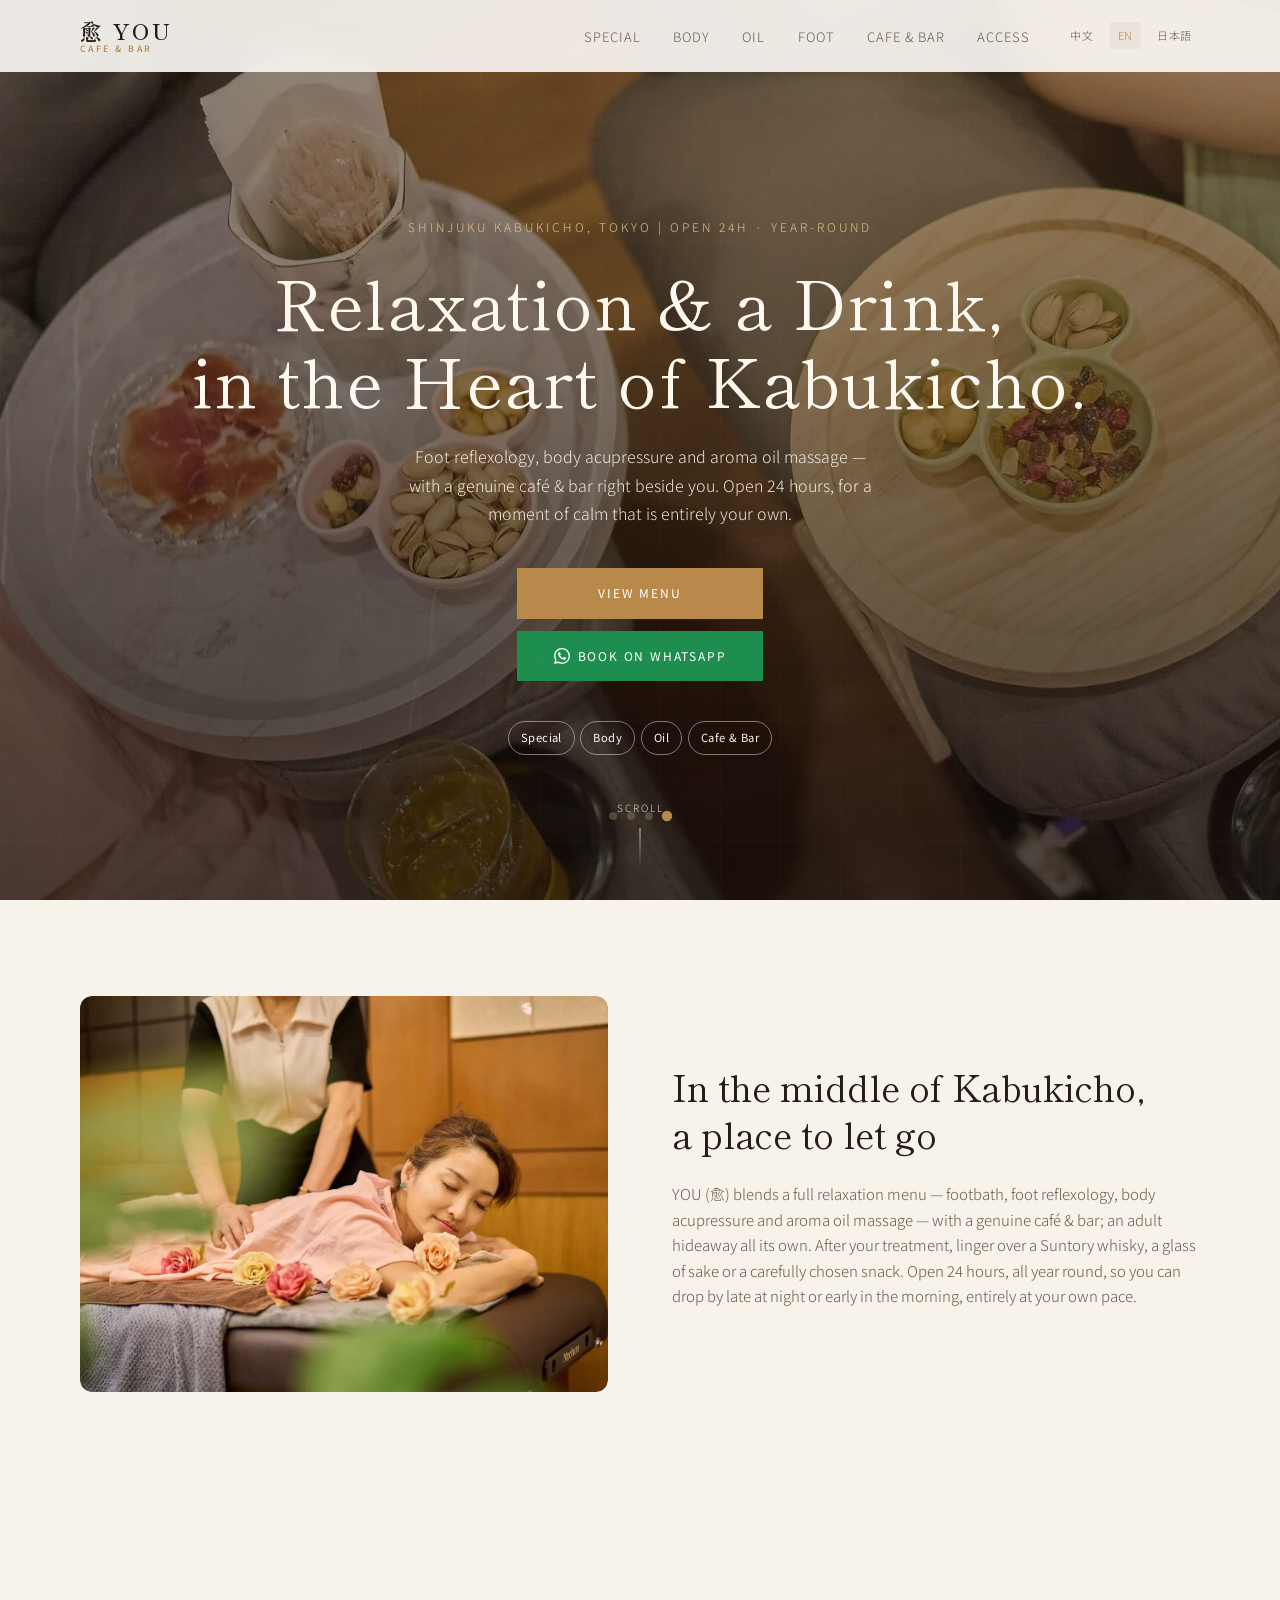
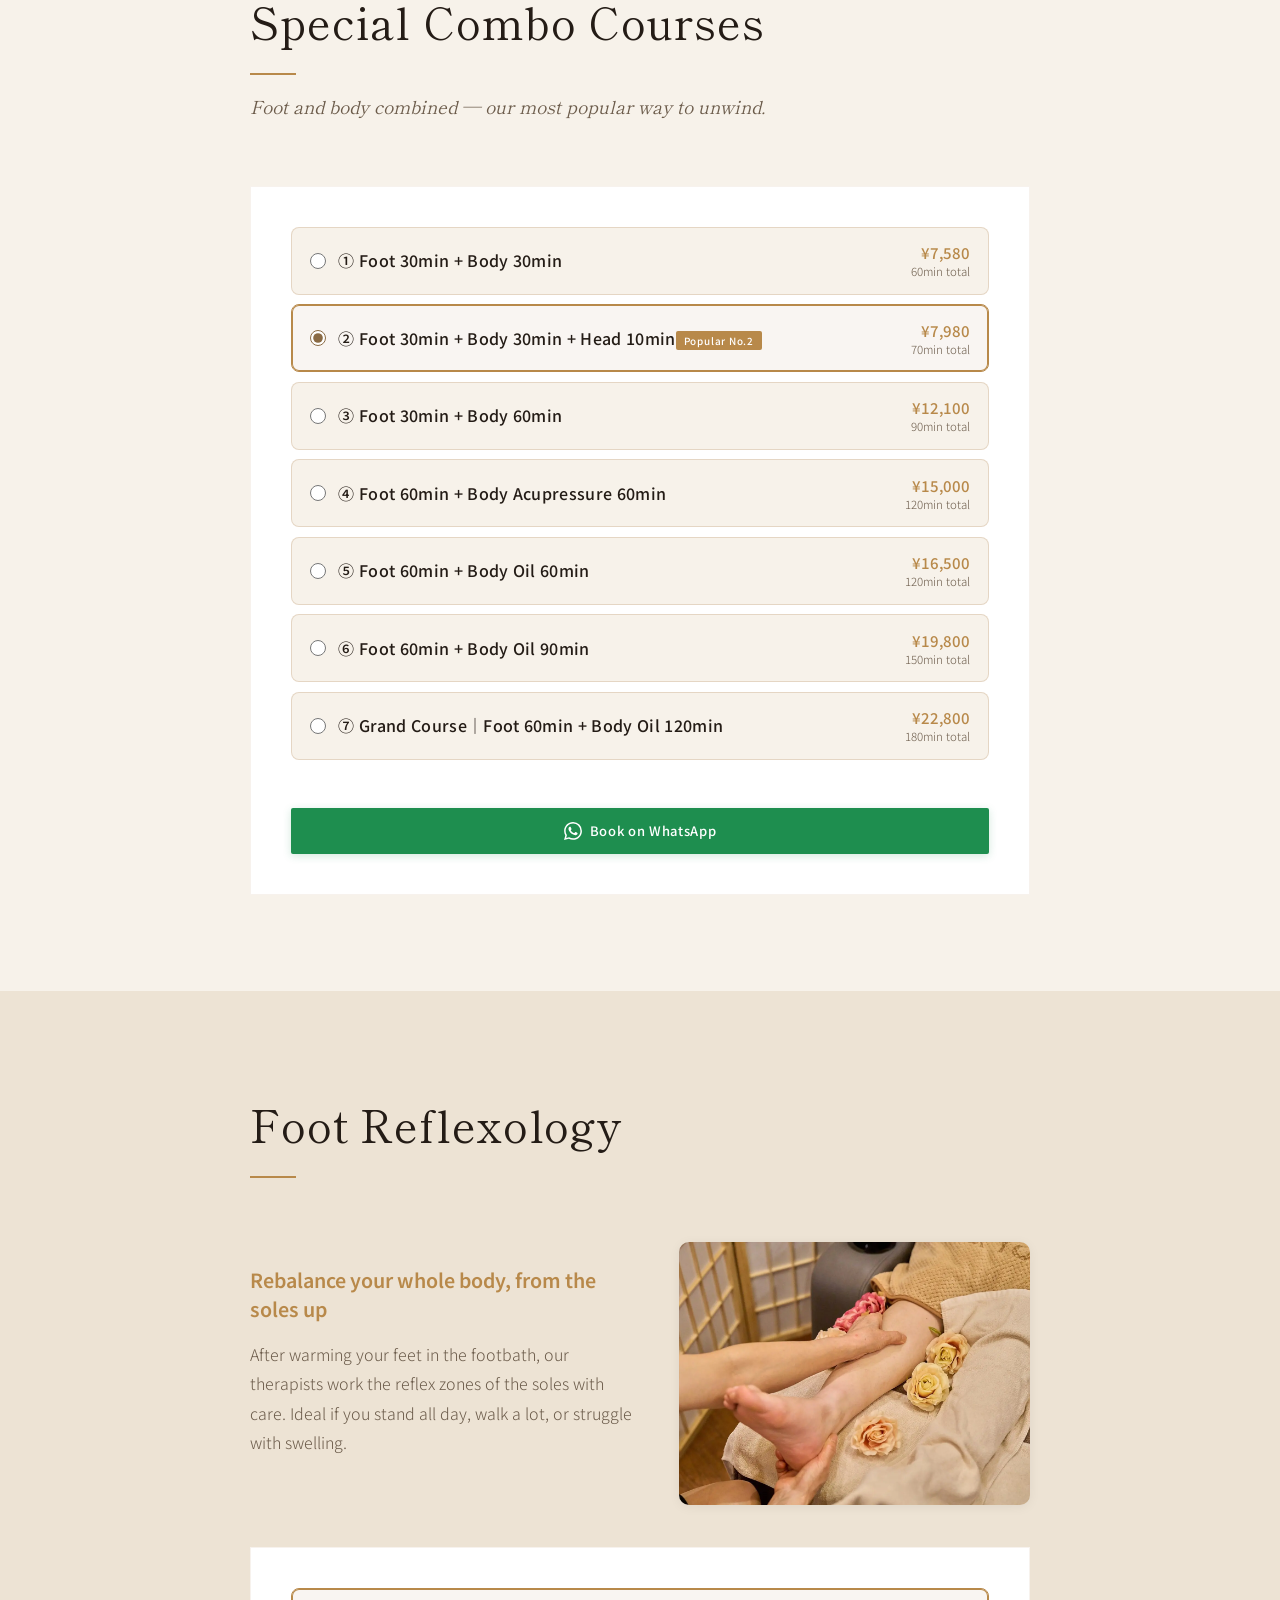
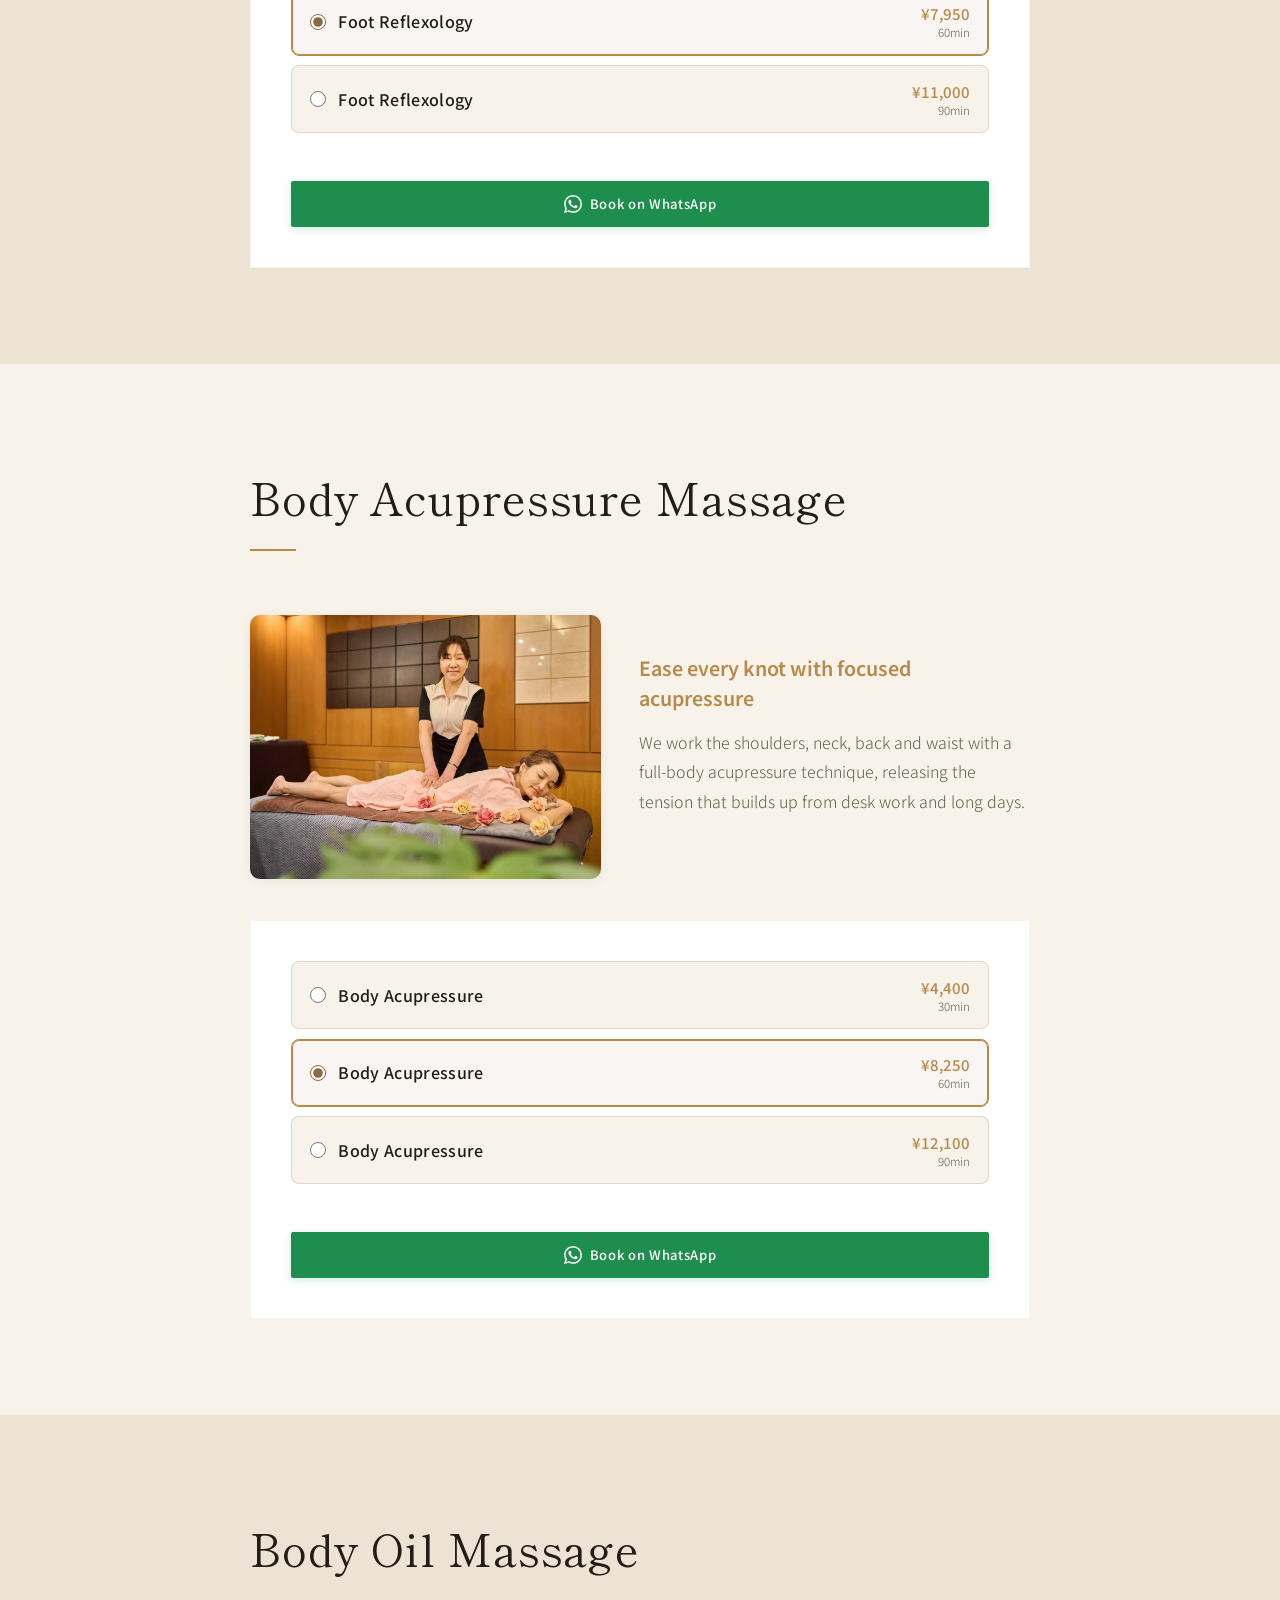
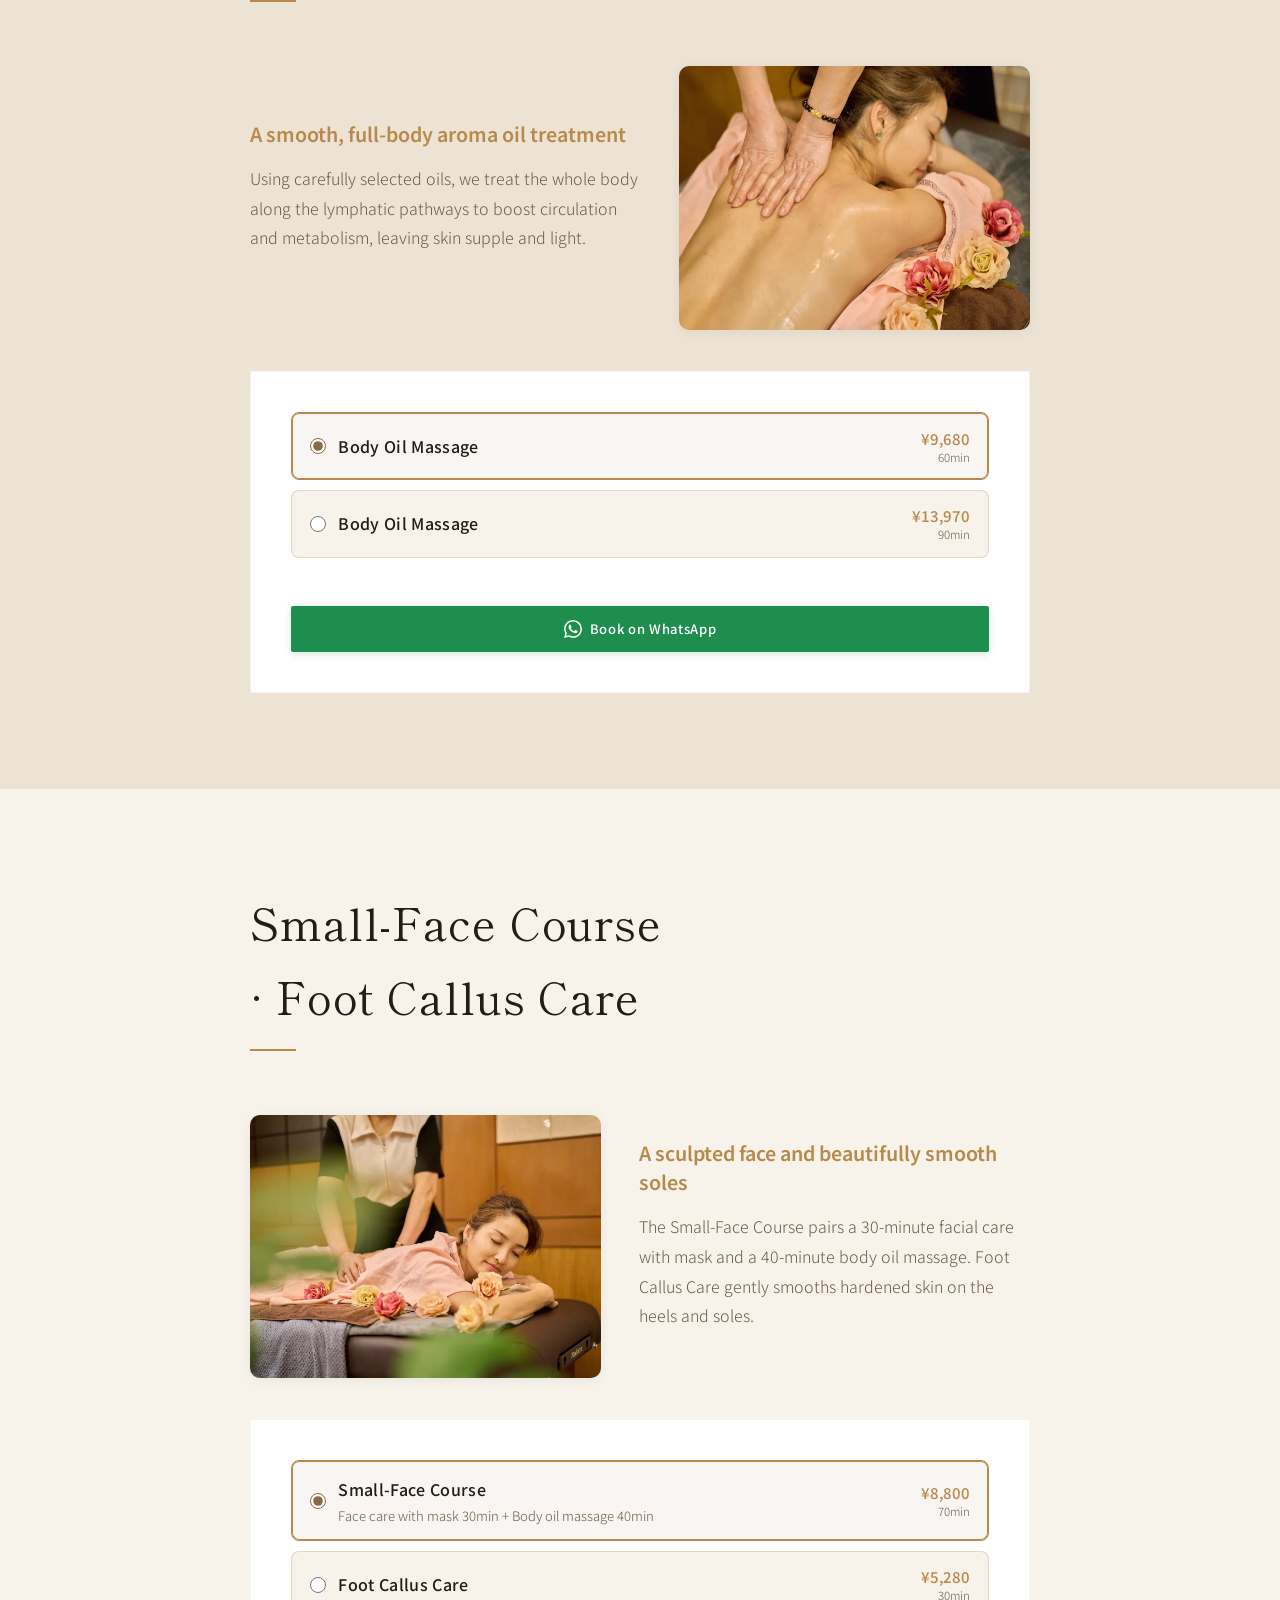
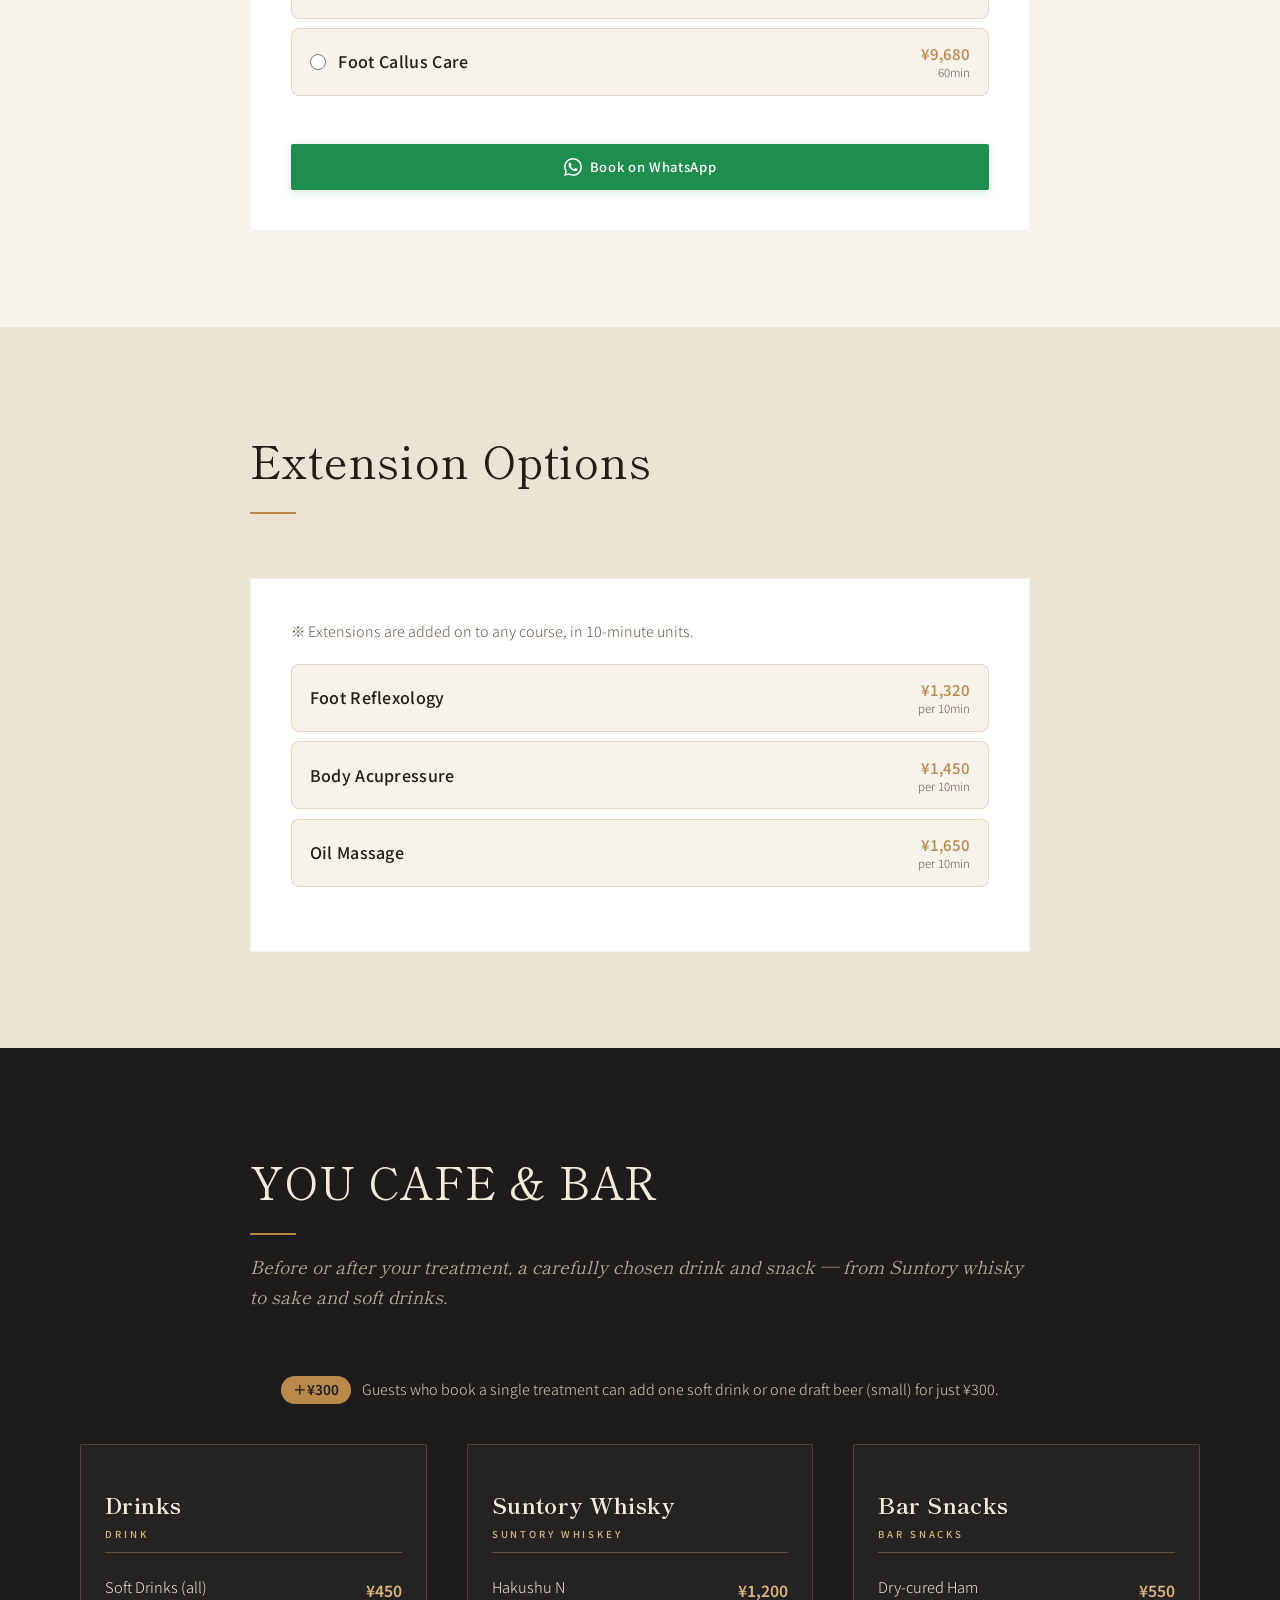
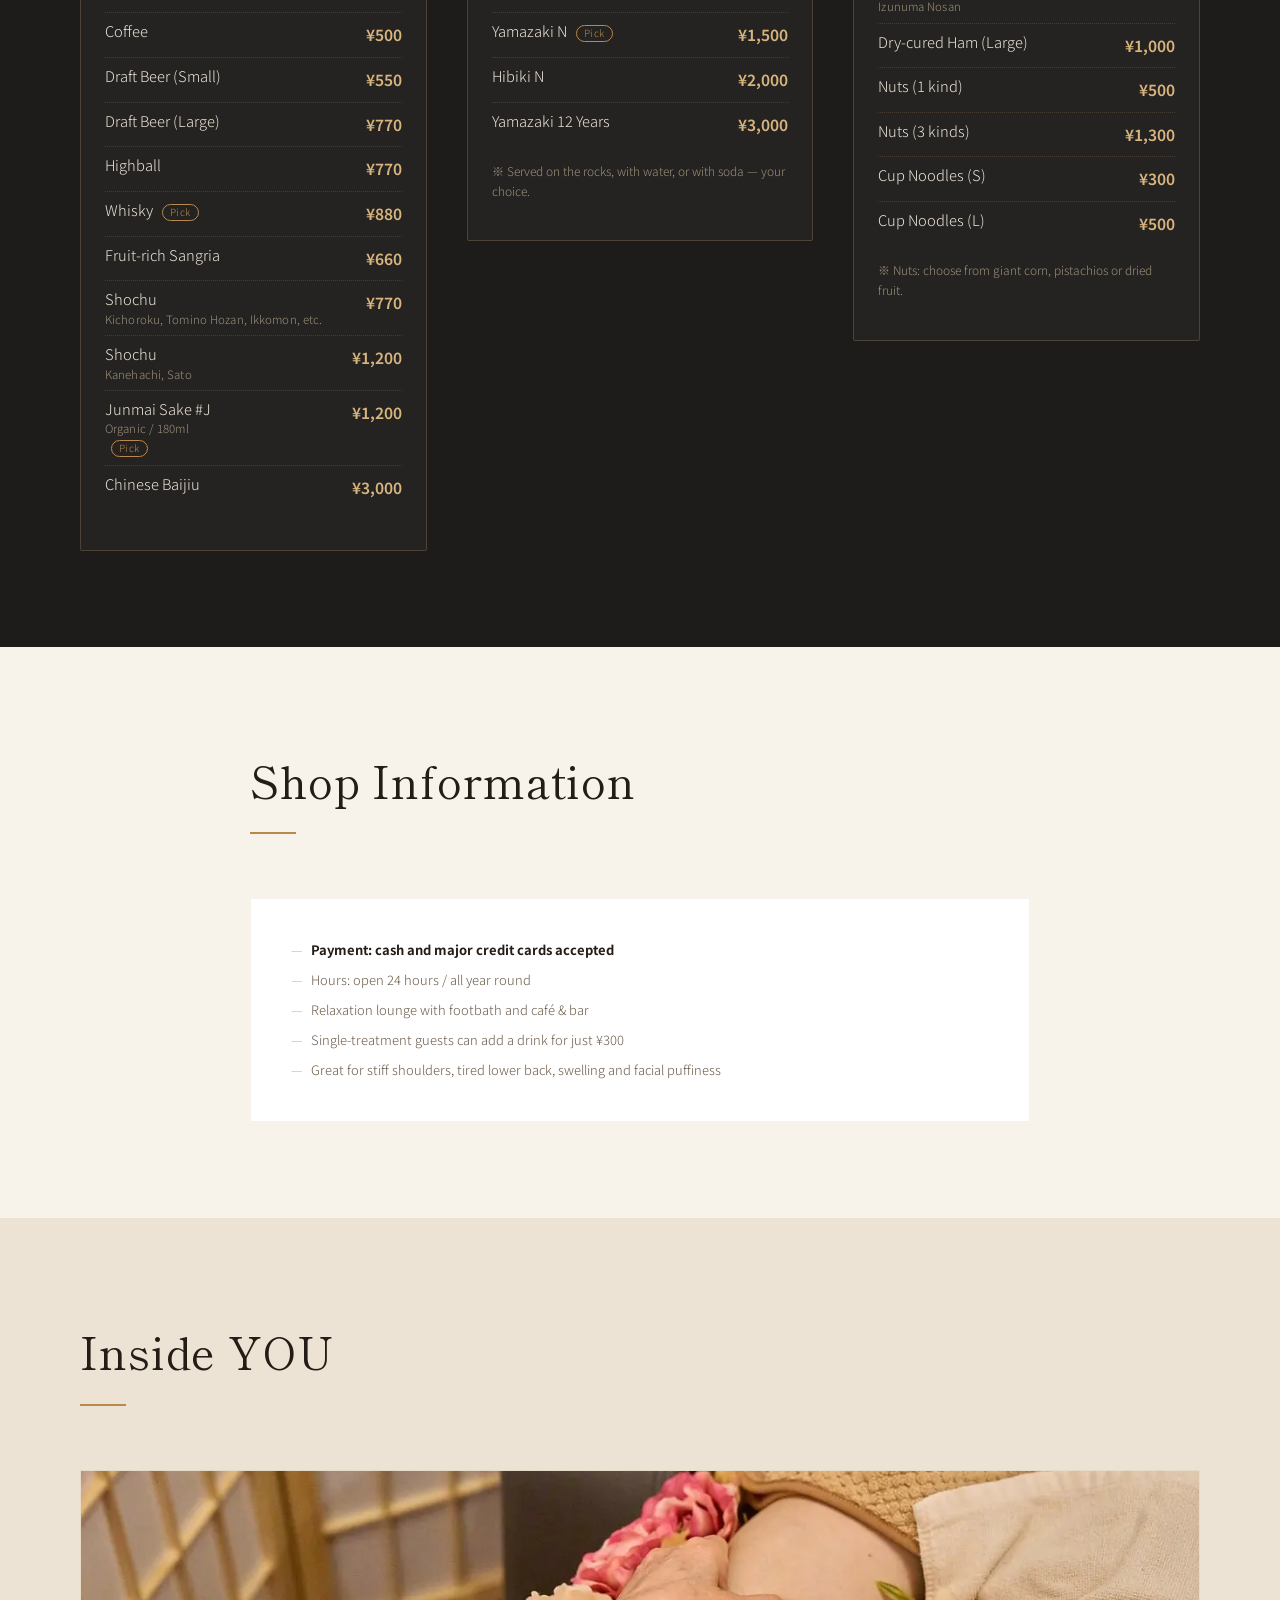
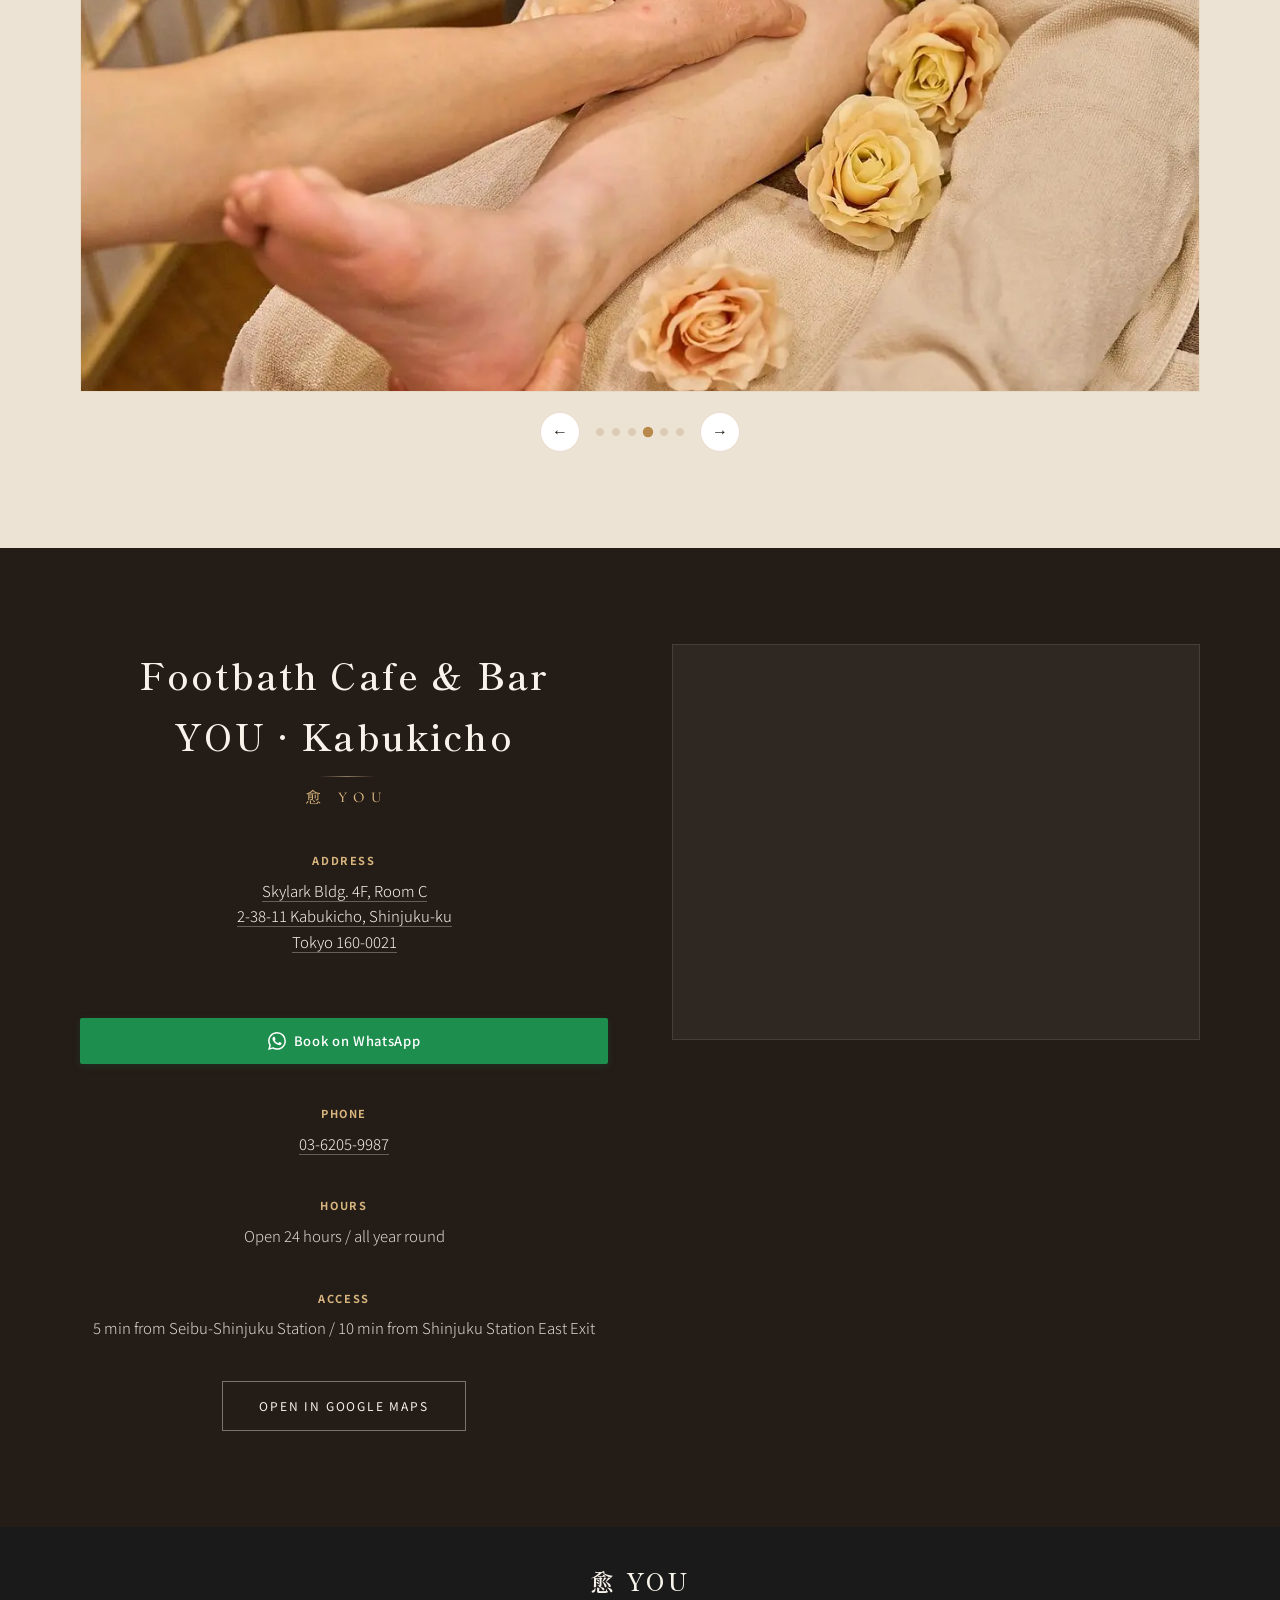
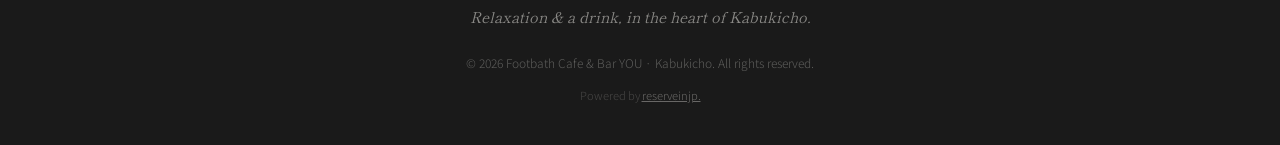
==== en/index.html @ da5c8e1c "Deploy 足湯 Cafe & Bar 愈 YOU 新宿歌舞伎町店 site (jp/en/cn + booking + CAFE&BAR)" ====
<!DOCTYPE html>
<html lang="en">
<head>
  <meta charset="UTF-8">
  <meta name="viewport" content="width=device-width, initial-scale=1.0">
  <meta name="description" content="Footbath Cafe & Bar YOU (愈) in Shinjuku Kabukicho, Tokyo. Foot reflexology, body acupressure and aroma oil massage paired with a genuine café & bar. Open 24 hours, all year round — an adult relaxation lounge to unwind any time.">
  <title>Footbath Cafe &amp; Bar YOU (愈) Kabukicho | 24h Relaxation in Shinjuku</title>
  <link rel="preconnect" href="https://fonts.googleapis.com">
  <link rel="preconnect" href="https://fonts.gstatic.com" crossorigin>
  <link href="https://fonts.googleapis.com/css2?family=Cormorant+Garamond:wght@500&family=Noto+Sans+JP:wght@400;500;600&family=Noto+Sans+SC:wght@400;500&family=Shippori+Mincho:wght@500;600&display=swap" rel="stylesheet">
  <link rel="stylesheet" href="../styles.css">
</head>
<body>
  <header class="header" id="header">
    <nav class="nav container">
      <a href="../landing.html" class="logo">愈 YOU<span class="logo-sub">Cafe &amp; Bar</span></a>
      <button class="nav-toggle" aria-label="menu" aria-expanded="false">
        <span></span>
        <span></span>
      </button>
      <div class="nav-menu">
        <ul class="nav-links">
          <li><a href="#special">Special</a></li>
          <li><a href="#body">Body</a></li>
          <li><a href="#oil">Oil</a></li>
          <li><a href="#foot">Foot</a></li>
          <li><a href="#cafebar">Cafe &amp; Bar</a></li>
          <li><a href="#visit">Access</a></li>
        </ul>
        <div class="lang-switch">
          <a href="../cn/index.html">中文</a>
          <a href="../en/index.html" class="active">EN</a>
          <a href="../jp/index.html">日本語</a>
        </div>
      </div>
    </nav>
  </header>

  <main>
    <section class="hero">
      <div class="hero-carousel" id="heroCarousel">
        <div class="hero-slide active" style="background-image: url(../assets/images/interior.webp);"></div>
        <div class="hero-slide" style="background-image: url(../assets/images/room.webp);"></div>
        <div class="hero-slide" style="background-image: url(../assets/images/oil.webp);"></div>
        <div class="hero-slide" style="background-image: url(../assets/images/bar.webp);"></div>
      </div>
      <div class="hero-grid-overlay"></div>
      <div class="hero-content container">
        <p class="hero-tag">Shinjuku Kabukicho, Tokyo | Open 24h · Year-round</p>
        <h1>Relaxation &amp; a Drink,<br>in the Heart of Kabukicho.</h1>
        <p class="hero-sub">Foot reflexology, body acupressure and aroma oil massage — with a genuine café &amp; bar right beside you. Open 24 hours, for a moment of calm that is entirely your own.</p>
        <div class="hero-cta">
          <a href="#special" class="btn btn-primary">View Menu</a>
          <a href="../booking.html?lang=en" class="btn btn-whatsapp">
            <svg viewBox="0 0 24 24"><path d="M17.472 14.382c-.297-.149-1.758-.867-2.03-.967-.273-.099-.471-.148-.67.15-.197.297-.767.966-.94 1.164-.173.199-.347.223-.644.075-.297-.15-1.255-.463-2.39-1.475-.884-.788-1.48-1.761-1.653-2.059-.173-.297-.018-.458.13-.606.134-.133.298-.347.446-.52.149-.174.198-.298.298-.497.099-.198.05-.371-.025-.52-.075-.149-.669-1.612-.916-2.207-.242-.579-.487-.5-.669-.51-.173-.008-.371-.01-.57-.01-.198 0-.52.074-.792.372-.272.297-1.04 1.016-1.04 2.479 0 1.462 1.065 2.875 1.213 3.074.149.198 2.096 3.2 5.077 4.487.709.306 1.262.489 1.694.625.712.227 1.36.195 1.871.118.571-.085 1.758-.719 2.006-1.413.248-.694.248-1.289.173-1.413-.074-.124-.272-.198-.57-.347m-5.421 7.403h-.004a9.87 9.87 0 01-5.031-1.378l-.361-.214-3.741.982.998-3.648-.235-.374a9.86 9.86 0 01-1.51-5.26c.001-5.45 4.436-9.884 9.888-9.884 2.64 0 5.122 1.03 6.988 2.898a9.825 9.825 0 012.893 6.994c-.003 5.45-4.437 9.884-9.885 9.884m8.413-18.297A11.815 11.815 0 0012.05 0C5.495 0 .16 5.335.157 11.892c0 2.096.547 4.142 1.588 5.945L.057 24l6.305-1.654a11.882 11.882 0 005.683 1.448h.005c6.554 0 11.89-5.335 11.893-11.893a11.821 11.821 0 00-3.48-8.413Z"/></svg>
            Book on WhatsApp
          </a>
        </div>
        <div class="hero-quick-nav">
          <a href="#special" class="hero-nav-pill">Special</a>
          <a href="#body" class="hero-nav-pill">Body</a>
          <a href="#oil" class="hero-nav-pill">Oil</a>
          <a href="#cafebar" class="hero-nav-pill">Cafe &amp; Bar</a>
        </div>
      </div>
      <div class="hero-dots" id="heroDots">
        <button class="hero-dot active" data-index="0" aria-label="Slide 1"></button>
        <button class="hero-dot" data-index="1" aria-label="Slide 2"></button>
        <button class="hero-dot" data-index="2" aria-label="Slide 3"></button>
        <button class="hero-dot" data-index="3" aria-label="Slide 4"></button>
      </div>
      <div class="hero-scroll">
        <span>Scroll</span>
        <div class="scroll-line"></div>
      </div>
    </section>

    <section class="intro section">
      <div class="container intro-grid">
        <div class="intro-text">
          <h2>In the middle of Kabukicho,<br>a place to let go</h2>
          <p>YOU (愈) blends a full relaxation menu — footbath, foot reflexology, body acupressure and aroma oil massage — with a genuine café &amp; bar; an adult hideaway all its own. After your treatment, linger over a Suntory whisky, a glass of sake or a carefully chosen snack. Open 24 hours, all year round, so you can drop by late at night or early in the morning, entirely at your own pace.</p>
        </div>
        <div class="intro-features">
          <div class="intro-promo-image">
            <img src="../assets/images/relax.webp" alt="YOU Kabukicho" loading="lazy">
          </div>
        </div>
      </div>
    </section>

    <section class="services section" id="special">
      <div class="container">
        <header class="section-header">
          <h2>Special Combo Courses</h2>
          <p class="section-sub">Foot and body combined — our most popular way to unwind.</p>
        </header>
        <article class="service-card service-card-wide">
          <div class="option-rows">
            <label class="opt-row">
              <input type="radio" name="special-sel" value="Special 1: Foot30 + Body30 (60min)">
              <span class="opt-duration"><span class="opt-name">① Foot 30min + Body 30min</span></span>
              <span class="opt-price">¥7,580<small>60min total</small></span>
            </label>
            <label class="opt-row">
              <input type="radio" name="special-sel" value="Special 2: Foot30 + Body30 + Head10 (70min)" checked>
              <span class="opt-duration"><span class="opt-name">② Foot 30min + Body 30min + Head 10min<span class="opt-badge">Popular No.2</span></span></span>
              <span class="opt-price">¥7,980<small>70min total</small></span>
            </label>
            <label class="opt-row">
              <input type="radio" name="special-sel" value="Special 3: Foot30 + Body60 (90min)">
              <span class="opt-duration"><span class="opt-name">③ Foot 30min + Body 60min</span></span>
              <span class="opt-price">¥12,100<small>90min total</small></span>
            </label>
            <label class="opt-row">
              <input type="radio" name="special-sel" value="Special 4: Foot60 + Body Acupressure60 (120min)">
              <span class="opt-duration"><span class="opt-name">④ Foot 60min + Body Acupressure 60min</span></span>
              <span class="opt-price">¥15,000<small>120min total</small></span>
            </label>
            <label class="opt-row">
              <input type="radio" name="special-sel" value="Special 5: Foot60 + Body Oil60 (120min)">
              <span class="opt-duration"><span class="opt-name">⑤ Foot 60min + Body Oil 60min</span></span>
              <span class="opt-price">¥16,500<small>120min total</small></span>
            </label>
            <label class="opt-row">
              <input type="radio" name="special-sel" value="Special 6: Foot60 + Body Oil90 (150min)">
              <span class="opt-duration"><span class="opt-name">⑥ Foot 60min + Body Oil 90min</span></span>
              <span class="opt-price">¥19,800<small>150min total</small></span>
            </label>
            <label class="opt-row">
              <input type="radio" name="special-sel" value="Special 7 Grand: Foot60 + Body Oil120 (180min)">
              <span class="opt-duration"><span class="opt-name">⑦ Grand Course｜Foot 60min + Body Oil 120min</span></span>
              <span class="opt-price">¥22,800<small>180min total</small></span>
            </label>
          </div>
          <a href="../booking.html?lang=en" class="btn-booking"><svg viewBox="0 0 24 24" width="18" height="18"><path d="M17.472 14.382c-.297-.149-1.758-.867-2.03-.967-.273-.099-.471-.148-.67.15-.197.297-.767.966-.94 1.164-.173.199-.347.223-.644.075-.297-.15-1.255-.463-2.39-1.475-.884-.788-1.48-1.761-1.653-2.059-.173-.297-.018-.458.13-.606.134-.133.298-.347.446-.52.149-.174.198-.298.298-.497.099-.198.05-.371-.025-.52-.075-.149-.669-1.612-.916-2.207-.242-.579-.487-.5-.669-.51-.173-.008-.371-.01-.57-.01-.198 0-.52.074-.792.372-.272.297-1.04 1.016-1.04 2.479 0 1.462 1.065 2.875 1.213 3.074.149.198 2.096 3.2 5.077 4.487.709.306 1.262.489 1.694.625.712.227 1.36.195 1.871.118.571-.085 1.758-.719 2.006-1.413.248-.694.248-1.289.173-1.413-.074-.124-.272-.198-.57-.347m-5.421 7.403h-.004a9.87 9.87 0 01-5.031-1.378l-.361-.214-3.741.982.998-3.648-.235-.374a9.86 9.86 0 01-1.51-5.26c.001-5.45 4.436-9.884 9.888-9.884 2.64 0 5.122 1.03 6.988 2.898a9.825 9.825 0 012.893 6.994c-.003 5.45-4.437 9.884-9.885 9.884m8.413-18.297A11.815 11.815 0 0012.05 0C5.495 0 .16 5.335.157 11.892c0 2.096.547 4.142 1.588 5.945L.057 24l6.305-1.654a11.882 11.882 0 005.683 1.448h.005c6.554 0 11.89-5.335 11.893-11.893a11.821 11.821 0 00-3.48-8.413Z" fill="currentColor"/></svg> Book on WhatsApp</a>
        </article>
      </div>
    </section>

    <section class="services section section-alt" id="foot">
      <div class="container">
        <header class="section-header">
          <h2>Foot Reflexology</h2>
        </header>
        <div class="service-intro">
          <div class="service-photo"><img src="../assets/images/foot.webp" alt="Foot reflexology" loading="lazy"></div>
          <div class="service-desc">
            <p class="service-tagline">Rebalance your whole body, from the soles up</p>
            <p>After warming your feet in the footbath, our therapists work the reflex zones of the soles with care. Ideal if you stand all day, walk a lot, or struggle with swelling.</p>
          </div>
        </div>
        <article class="service-card service-card-wide">
          <div class="option-rows">
            <label class="opt-row">
              <input type="radio" name="foot-sel" value="Foot Massage 60min" checked>
              <span class="opt-duration"><span class="opt-name">Foot Reflexology</span></span>
              <span class="opt-price">¥7,950<small>60min</small></span>
            </label>
            <label class="opt-row">
              <input type="radio" name="foot-sel" value="Foot Massage 90min">
              <span class="opt-duration"><span class="opt-name">Foot Reflexology</span></span>
              <span class="opt-price">¥11,000<small>90min</small></span>
            </label>
          </div>
          <a href="../booking.html?lang=en" class="btn-booking"><svg viewBox="0 0 24 24" width="18" height="18"><path d="M17.472 14.382c-.297-.149-1.758-.867-2.03-.967-.273-.099-.471-.148-.67.15-.197.297-.767.966-.94 1.164-.173.199-.347.223-.644.075-.297-.15-1.255-.463-2.39-1.475-.884-.788-1.48-1.761-1.653-2.059-.173-.297-.018-.458.13-.606.134-.133.298-.347.446-.52.149-.174.198-.298.298-.497.099-.198.05-.371-.025-.52-.075-.149-.669-1.612-.916-2.207-.242-.579-.487-.5-.669-.51-.173-.008-.371-.01-.57-.01-.198 0-.52.074-.792.372-.272.297-1.04 1.016-1.04 2.479 0 1.462 1.065 2.875 1.213 3.074.149.198 2.096 3.2 5.077 4.487.709.306 1.262.489 1.694.625.712.227 1.36.195 1.871.118.571-.085 1.758-.719 2.006-1.413.248-.694.248-1.289.173-1.413-.074-.124-.272-.198-.57-.347m-5.421 7.403h-.004a9.87 9.87 0 01-5.031-1.378l-.361-.214-3.741.982.998-3.648-.235-.374a9.86 9.86 0 01-1.51-5.26c.001-5.45 4.436-9.884 9.888-9.884 2.64 0 5.122 1.03 6.988 2.898a9.825 9.825 0 012.893 6.994c-.003 5.45-4.437 9.884-9.885 9.884m8.413-18.297A11.815 11.815 0 0012.05 0C5.495 0 .16 5.335.157 11.892c0 2.096.547 4.142 1.588 5.945L.057 24l6.305-1.654a11.882 11.882 0 005.683 1.448h.005c6.554 0 11.89-5.335 11.893-11.893a11.821 11.821 0 00-3.48-8.413Z" fill="currentColor"/></svg> Book on WhatsApp</a>
        </article>
      </div>
    </section>

    <section class="services section" id="body">
      <div class="container">
        <header class="section-header">
          <h2>Body Acupressure Massage</h2>
        </header>
        <div class="service-intro">
          <div class="service-photo"><img src="../assets/images/room.webp" alt="Body acupressure massage" loading="lazy"></div>
          <div class="service-desc">
            <p class="service-tagline">Ease every knot with focused acupressure</p>
            <p>We work the shoulders, neck, back and waist with a full-body acupressure technique, releasing the tension that builds up from desk work and long days.</p>
          </div>
        </div>
        <article class="service-card service-card-wide">
          <div class="option-rows">
            <label class="opt-row">
              <input type="radio" name="body-sel" value="Body Acupressure 30min">
              <span class="opt-duration"><span class="opt-name">Body Acupressure</span></span>
              <span class="opt-price">¥4,400<small>30min</small></span>
            </label>
            <label class="opt-row">
              <input type="radio" name="body-sel" value="Body Acupressure 60min" checked>
              <span class="opt-duration"><span class="opt-name">Body Acupressure</span></span>
              <span class="opt-price">¥8,250<small>60min</small></span>
            </label>
            <label class="opt-row">
              <input type="radio" name="body-sel" value="Body Acupressure 90min">
              <span class="opt-duration"><span class="opt-name">Body Acupressure</span></span>
              <span class="opt-price">¥12,100<small>90min</small></span>
            </label>
          </div>
          <a href="../booking.html?lang=en" class="btn-booking"><svg viewBox="0 0 24 24" width="18" height="18"><path d="M17.472 14.382c-.297-.149-1.758-.867-2.03-.967-.273-.099-.471-.148-.67.15-.197.297-.767.966-.94 1.164-.173.199-.347.223-.644.075-.297-.15-1.255-.463-2.39-1.475-.884-.788-1.48-1.761-1.653-2.059-.173-.297-.018-.458.13-.606.134-.133.298-.347.446-.52.149-.174.198-.298.298-.497.099-.198.05-.371-.025-.52-.075-.149-.669-1.612-.916-2.207-.242-.579-.487-.5-.669-.51-.173-.008-.371-.01-.57-.01-.198 0-.52.074-.792.372-.272.297-1.04 1.016-1.04 2.479 0 1.462 1.065 2.875 1.213 3.074.149.198 2.096 3.2 5.077 4.487.709.306 1.262.489 1.694.625.712.227 1.36.195 1.871.118.571-.085 1.758-.719 2.006-1.413.248-.694.248-1.289.173-1.413-.074-.124-.272-.198-.57-.347m-5.421 7.403h-.004a9.87 9.87 0 01-5.031-1.378l-.361-.214-3.741.982.998-3.648-.235-.374a9.86 9.86 0 01-1.51-5.26c.001-5.45 4.436-9.884 9.888-9.884 2.64 0 5.122 1.03 6.988 2.898a9.825 9.825 0 012.893 6.994c-.003 5.45-4.437 9.884-9.885 9.884m8.413-18.297A11.815 11.815 0 0012.05 0C5.495 0 .16 5.335.157 11.892c0 2.096.547 4.142 1.588 5.945L.057 24l6.305-1.654a11.882 11.882 0 005.683 1.448h.005c6.554 0 11.89-5.335 11.893-11.893a11.821 11.821 0 00-3.48-8.413Z" fill="currentColor"/></svg> Book on WhatsApp</a>
        </article>
      </div>
    </section>

    <section class="services section section-alt" id="oil">
      <div class="container">
        <header class="section-header">
          <h2>Body Oil Massage</h2>
        </header>
        <div class="service-intro">
          <div class="service-photo"><img src="../assets/images/oil.webp" alt="Body oil massage" loading="lazy"></div>
          <div class="service-desc">
            <p class="service-tagline">A smooth, full-body aroma oil treatment</p>
            <p>Using carefully selected oils, we treat the whole body along the lymphatic pathways to boost circulation and metabolism, leaving skin supple and light.</p>
          </div>
        </div>
        <article class="service-card service-card-wide">
          <div class="option-rows">
            <label class="opt-row">
              <input type="radio" name="oil-sel" value="Body Oil Massage 60min" checked>
              <span class="opt-duration"><span class="opt-name">Body Oil Massage</span></span>
              <span class="opt-price">¥9,680<small>60min</small></span>
            </label>
            <label class="opt-row">
              <input type="radio" name="oil-sel" value="Body Oil Massage 90min">
              <span class="opt-duration"><span class="opt-name">Body Oil Massage</span></span>
              <span class="opt-price">¥13,970<small>90min</small></span>
            </label>
          </div>
          <a href="../booking.html?lang=en" class="btn-booking"><svg viewBox="0 0 24 24" width="18" height="18"><path d="M17.472 14.382c-.297-.149-1.758-.867-2.03-.967-.273-.099-.471-.148-.67.15-.197.297-.767.966-.94 1.164-.173.199-.347.223-.644.075-.297-.15-1.255-.463-2.39-1.475-.884-.788-1.48-1.761-1.653-2.059-.173-.297-.018-.458.13-.606.134-.133.298-.347.446-.52.149-.174.198-.298.298-.497.099-.198.05-.371-.025-.52-.075-.149-.669-1.612-.916-2.207-.242-.579-.487-.5-.669-.51-.173-.008-.371-.01-.57-.01-.198 0-.52.074-.792.372-.272.297-1.04 1.016-1.04 2.479 0 1.462 1.065 2.875 1.213 3.074.149.198 2.096 3.2 5.077 4.487.709.306 1.262.489 1.694.625.712.227 1.36.195 1.871.118.571-.085 1.758-.719 2.006-1.413.248-.694.248-1.289.173-1.413-.074-.124-.272-.198-.57-.347m-5.421 7.403h-.004a9.87 9.87 0 01-5.031-1.378l-.361-.214-3.741.982.998-3.648-.235-.374a9.86 9.86 0 01-1.51-5.26c.001-5.45 4.436-9.884 9.888-9.884 2.64 0 5.122 1.03 6.988 2.898a9.825 9.825 0 012.893 6.994c-.003 5.45-4.437 9.884-9.885 9.884m8.413-18.297A11.815 11.815 0 0012.05 0C5.495 0 .16 5.335.157 11.892c0 2.096.547 4.142 1.588 5.945L.057 24l6.305-1.654a11.882 11.882 0 005.683 1.448h.005c6.554 0 11.89-5.335 11.893-11.893a11.821 11.821 0 00-3.48-8.413Z" fill="currentColor"/></svg> Book on WhatsApp</a>
        </article>
      </div>
    </section>

    <section class="services section" id="face">
      <div class="container">
        <header class="section-header">
          <h2>Small-Face Course · Foot Callus Care</h2>
        </header>
        <div class="service-intro">
          <div class="service-photo"><img src="../assets/images/relax.webp" alt="Small-face course" loading="lazy"></div>
          <div class="service-desc">
            <p class="service-tagline">A sculpted face and beautifully smooth soles</p>
            <p>The Small-Face Course pairs a 30-minute facial care with mask and a 40-minute body oil massage. Foot Callus Care gently smooths hardened skin on the heels and soles.</p>
          </div>
        </div>
        <article class="service-card service-card-wide">
          <div class="option-rows">
            <label class="opt-row">
              <input type="radio" name="face-sel" value="Small Face Course (Face Pack 30min + Body Oil 40min) 70min" checked>
              <span class="opt-duration"><span class="opt-name">Small-Face Course</span><span class="opt-sub">Face care with mask 30min + Body oil massage 40min</span></span>
              <span class="opt-price">¥8,800<small>70min</small></span>
            </label>
            <label class="opt-row">
              <input type="radio" name="face-sel" value="Foot Callus Care 30min">
              <span class="opt-duration"><span class="opt-name">Foot Callus Care</span></span>
              <span class="opt-price">¥5,280<small>30min</small></span>
            </label>
            <label class="opt-row">
              <input type="radio" name="face-sel" value="Foot Callus Care 60min">
              <span class="opt-duration"><span class="opt-name">Foot Callus Care</span></span>
              <span class="opt-price">¥9,680<small>60min</small></span>
            </label>
          </div>
          <a href="../booking.html?lang=en" class="btn-booking"><svg viewBox="0 0 24 24" width="18" height="18"><path d="M17.472 14.382c-.297-.149-1.758-.867-2.03-.967-.273-.099-.471-.148-.67.15-.197.297-.767.966-.94 1.164-.173.199-.347.223-.644.075-.297-.15-1.255-.463-2.39-1.475-.884-.788-1.48-1.761-1.653-2.059-.173-.297-.018-.458.13-.606.134-.133.298-.347.446-.52.149-.174.198-.298.298-.497.099-.198.05-.371-.025-.52-.075-.149-.669-1.612-.916-2.207-.242-.579-.487-.5-.669-.51-.173-.008-.371-.01-.57-.01-.198 0-.52.074-.792.372-.272.297-1.04 1.016-1.04 2.479 0 1.462 1.065 2.875 1.213 3.074.149.198 2.096 3.2 5.077 4.487.709.306 1.262.489 1.694.625.712.227 1.36.195 1.871.118.571-.085 1.758-.719 2.006-1.413.248-.694.248-1.289.173-1.413-.074-.124-.272-.198-.57-.347m-5.421 7.403h-.004a9.87 9.87 0 01-5.031-1.378l-.361-.214-3.741.982.998-3.648-.235-.374a9.86 9.86 0 01-1.51-5.26c.001-5.45 4.436-9.884 9.888-9.884 2.64 0 5.122 1.03 6.988 2.898a9.825 9.825 0 012.893 6.994c-.003 5.45-4.437 9.884-9.885 9.884m8.413-18.297A11.815 11.815 0 0012.05 0C5.495 0 .16 5.335.157 11.892c0 2.096.547 4.142 1.588 5.945L.057 24l6.305-1.654a11.882 11.882 0 005.683 1.448h.005c6.554 0 11.89-5.335 11.893-11.893a11.821 11.821 0 00-3.48-8.413Z" fill="currentColor"/></svg> Book on WhatsApp</a>
        </article>
      </div>
    </section>

    <section class="services section section-alt" id="option">
      <div class="container">
        <header class="section-header">
          <h2>Extension Options</h2>
        </header>
        <article class="service-card service-card-wide">
          <p class="option-note">※ Extensions are added on to any course, in 10-minute units.</p>
          <div class="option-rows">
            <div class="opt-row opt-static"><span class="opt-duration"><span class="opt-name">Foot Reflexology</span></span><span class="opt-price">¥1,320<small>per 10min</small></span></div>
            <div class="opt-row opt-static"><span class="opt-duration"><span class="opt-name">Body Acupressure</span></span><span class="opt-price">¥1,450<small>per 10min</small></span></div>
            <div class="opt-row opt-static"><span class="opt-duration"><span class="opt-name">Oil Massage</span></span><span class="opt-price">¥1,650<small>per 10min</small></span></div>
          </div>
        </article>
      </div>
    </section>

    <section class="services section cafebar-section" id="cafebar">
      <div class="container">
        <header class="section-header">
          <h2>YOU CAFE &amp; BAR</h2>
          <p class="section-sub">Before or after your treatment, a carefully chosen drink and snack — from Suntory whisky to sake and soft drinks.</p>
        </header>
        <p class="cafe-promo"><span class="cafe-promo-badge">＋¥300</span> Guests who book a single treatment can add one soft drink or one draft beer (small) for just ¥300.</p>
        <div class="cafe-grid">
          <div class="cafe-block">
            <h3 class="cafe-block-title">Drinks <span>Drink</span></h3>
            <div class="cafe-rows">
              <div class="cafe-row"><span class="cafe-name">Soft Drinks (all)</span><span class="cafe-price">¥450</span></div>
              <div class="cafe-row"><span class="cafe-name">Coffee</span><span class="cafe-price">¥500</span></div>
              <div class="cafe-row"><span class="cafe-name">Draft Beer (Small)</span><span class="cafe-price">¥550</span></div>
              <div class="cafe-row"><span class="cafe-name">Draft Beer (Large)</span><span class="cafe-price">¥770</span></div>
              <div class="cafe-row"><span class="cafe-name">Highball</span><span class="cafe-price">¥770</span></div>
              <div class="cafe-row"><span class="cafe-name">Whisky <span class="cafe-rec">Pick</span></span><span class="cafe-price">¥880</span></div>
              <div class="cafe-row"><span class="cafe-name">Fruit-rich Sangria</span><span class="cafe-price">¥660</span></div>
              <div class="cafe-row"><span class="cafe-name">Shochu <span class="cafe-desc">Kichoroku, Tomino Hozan, Ikkomon, etc.</span></span><span class="cafe-price">¥770</span></div>
              <div class="cafe-row"><span class="cafe-name">Shochu <span class="cafe-desc">Kanehachi, Sato</span></span><span class="cafe-price">¥1,200</span></div>
              <div class="cafe-row"><span class="cafe-name">Junmai Sake #J <span class="cafe-desc">Organic / 180ml</span> <span class="cafe-rec">Pick</span></span><span class="cafe-price">¥1,200</span></div>
              <div class="cafe-row"><span class="cafe-name">Chinese Baijiu</span><span class="cafe-price">¥3,000</span></div>
            </div>
          </div>
          <div class="cafe-block">
            <h3 class="cafe-block-title">Suntory Whisky <span>Suntory Whiskey</span></h3>
            <div class="cafe-rows">
              <div class="cafe-row"><span class="cafe-name">Hakushu N</span><span class="cafe-price">¥1,200</span></div>
              <div class="cafe-row"><span class="cafe-name">Yamazaki N <span class="cafe-rec">Pick</span></span><span class="cafe-price">¥1,500</span></div>
              <div class="cafe-row"><span class="cafe-name">Hibiki N</span><span class="cafe-price">¥2,000</span></div>
              <div class="cafe-row"><span class="cafe-name">Yamazaki 12 Years</span><span class="cafe-price">¥3,000</span></div>
            </div>
            <p class="cafe-note">※ Served on the rocks, with water, or with soda — your choice.</p>
          </div>
          <div class="cafe-block">
            <h3 class="cafe-block-title">Bar Snacks <span>Bar Snacks</span></h3>
            <div class="cafe-rows">
              <div class="cafe-row"><span class="cafe-name">Dry-cured Ham <span class="cafe-desc">Izunuma Nosan</span></span><span class="cafe-price">¥550</span></div>
              <div class="cafe-row"><span class="cafe-name">Dry-cured Ham (Large)</span><span class="cafe-price">¥1,000</span></div>
              <div class="cafe-row"><span class="cafe-name">Nuts (1 kind)</span><span class="cafe-price">¥500</span></div>
              <div class="cafe-row"><span class="cafe-name">Nuts (3 kinds)</span><span class="cafe-price">¥1,300</span></div>
              <div class="cafe-row"><span class="cafe-name">Cup Noodles (S)</span><span class="cafe-price">¥300</span></div>
              <div class="cafe-row"><span class="cafe-name">Cup Noodles (L)</span><span class="cafe-price">¥500</span></div>
            </div>
            <p class="cafe-note">※ Nuts: choose from giant corn, pistachios or dried fruit.</p>
          </div>
        </div>
      </div>
    </section>

    <section class="services section" id="info">
      <div class="container">
        <header class="section-header">
          <h2>Shop Information</h2>
        </header>
        <article class="service-card service-card-wide">
          <ul class="includes">
            <li><strong>Payment: cash and major credit cards accepted</strong></li>
            <li>Hours: open 24 hours / all year round</li>
            <li>Relaxation lounge with footbath and café &amp; bar</li>
            <li>Single-treatment guests can add a drink for just ¥300</li>
            <li>Great for stiff shoulders, tired lower back, swelling and facial puffiness</li>
          </ul>
        </article>
      </div>
    </section>

    <section class="env-carousel-section" aria-label="Interior">
      <div class="container">
        <header class="section-header">
          <h2>Inside YOU</h2>
        </header>
        <div class="env-carousel" id="envCarousel">
          <div class="env-carousel-track" id="envTrack">
            <div class="env-carousel-slide">
              <img src="../assets/images/interior.webp" alt="YOU interior" loading="lazy">
            </div>
            <div class="env-carousel-slide">
              <img src="../assets/images/room.webp" alt="YOU treatment room" loading="lazy">
            </div>
            <div class="env-carousel-slide">
              <img src="../assets/images/oil.webp" alt="YOU oil massage" loading="lazy">
            </div>
            <div class="env-carousel-slide">
              <img src="../assets/images/foot.webp" alt="YOU foot reflexology" loading="lazy">
            </div>
            <div class="env-carousel-slide">
              <img src="../assets/images/relax.webp" alt="YOU relaxation" loading="lazy">
            </div>
            <div class="env-carousel-slide">
              <img src="../assets/images/bar.webp" alt="YOU cafe & bar" loading="lazy">
            </div>
          </div>
        </div>
        <div class="env-carousel-nav">
          <button class="env-carousel-btn" id="envPrev" aria-label="prev">&larr;</button>
          <div class="env-dots" id="envDots"></div>
          <button class="env-carousel-btn" id="envNext" aria-label="next">&rarr;</button>
        </div>
      </div>
    </section>

    <section class="visit section" id="visit">
      <div class="container visit-grid">
        <div class="visit-info">
          <h2>Footbath Cafe &amp; Bar YOU · Kabukicho<span class="visit-romaji">愈 YOU</span></h2>
          <div class="visit-details">
            <div class="visit-item">
              <h4>Address</h4>
              <p><a href="https://maps.app.goo.gl/ToGRoEEhcjUyYEqF8" target="_blank" rel="noopener noreferrer">Skylark Bldg. 4F, Room C<br>2-38-11 Kabukicho, Shinjuku-ku<br>Tokyo 160-0021</a></p>
            </div>
            <a href="../booking.html?lang=en" class="btn-booking">
              <svg viewBox="0 0 24 24" width="18" height="18"><path d="M17.472 14.382c-.297-.149-1.758-.867-2.03-.967-.273-.099-.471-.148-.67.15-.197.297-.767.966-.94 1.164-.173.199-.347.223-.644.075-.297-.15-1.255-.463-2.39-1.475-.884-.788-1.48-1.761-1.653-2.059-.173-.297-.018-.458.13-.606.134-.133.298-.347.446-.52.149-.174.198-.298.298-.497.099-.198.05-.371-.025-.52-.075-.149-.669-1.612-.916-2.207-.242-.579-.487-.5-.669-.51-.173-.008-.371-.01-.57-.01-.198 0-.52.074-.792.372-.272.297-1.04 1.016-1.04 2.479 0 1.462 1.065 2.875 1.213 3.074.149.198 2.096 3.2 5.077 4.487.709.306 1.262.489 1.694.625.712.227 1.36.195 1.871.118.571-.085 1.758-.719 2.006-1.413.248-.694.248-1.289.173-1.413-.074-.124-.272-.198-.57-.347m-5.421 7.403h-.004a9.87 9.87 0 01-5.031-1.378l-.361-.214-3.741.982.998-3.648-.235-.374a9.86 9.86 0 01-1.51-5.26c.001-5.45 4.436-9.884 9.888-9.884 2.64 0 5.122 1.03 6.988 2.898a9.825 9.825 0 012.893 6.994c-.003 5.45-4.437 9.884-9.885 9.884m8.413-18.297A11.815 11.815 0 0012.05 0C5.495 0 .16 5.335.157 11.892c0 2.096.547 4.142 1.588 5.945L.057 24l6.305-1.654a11.882 11.882 0 005.683 1.448h.005c6.554 0 11.89-5.335 11.893-11.893a11.821 11.821 0 00-3.48-8.413Z" fill="currentColor"/></svg>
              Book on WhatsApp
            </a>
            <div class="visit-item">
              <h4>Phone</h4>
              <p><a href="tel:+81362059987">03-6205-9987</a></p>
            </div>
            <div class="visit-item">
              <h4>Hours</h4>
              <p>Open 24 hours / all year round</p>
            </div>
            <div class="visit-item">
              <h4>Access</h4>
              <p>5 min from Seibu-Shinjuku Station / 10 min from Shinjuku Station East Exit</p>
            </div>
          </div>
          <a href="https://maps.app.goo.gl/ToGRoEEhcjUyYEqF8" target="_blank" rel="noopener noreferrer" class="btn btn-outline">Open in Google Maps</a>
        </div>
        <div class="visit-map">
          <iframe
            title="YOU Kabukicho map"
            src="https://maps.google.com/maps?q=%E6%9D%B1%E4%BA%AC%E9%83%BD%E6%96%B0%E5%AE%BF%E5%8C%BA%E6%AD%8C%E8%88%9E%E4%BC%8E%E7%94%BA2-38-11&t=&z=17&ie=UTF8&iwloc=&output=embed"
            width="100%"
            height="100%"
            style="border:0;"
            allowfullscreen=""
            loading="lazy"
            referrerpolicy="no-referrer-when-downgrade">
          </iframe>
        </div>
      </div>
    </section>
  </main>

  <footer class="footer">
    <div class="container footer-inner">
      <span class="logo">愈 YOU</span>
      <p class="footer-tagline">Relaxation &amp; a drink, in the heart of Kabukicho.</p>
      <p class="footer-copy">&copy; 2026 Footbath Cafe &amp; Bar YOU · Kabukicho. All rights reserved.</p>
      <p class="footer-powered">Powered by <a href="https://reserveinjp.com/" target="_blank" rel="noopener">reserveinjp.</a></p>
    </div>
  </footer>

<button class="back-to-top" id="backToTop" aria-label="Back to top" title="Back to top">&uarr;</button>
  <script src="../script.js"></script>
</body>
</html>
---- styles.css ----
/* ========================================
   mooi — Japanese Beauty Salon
   ======================================== */

:root {
  --cream: #faf7f2;
  --cream-dark: #f0ebe3;
  --blush: #e8d5d0;
  --blush-deep: #d4b8b0;
  --charcoal: #2c2c2c;
  --charcoal-light: #5a5a5a;
  --gold: #b8956b;
  --gold-light: #d4b896;
  --white: #ffffff;

  --font-display: "Cormorant Garamond", "Noto Sans JP", serif;
  --font-body: "Noto Sans JP", sans-serif;

  --space-xs: 0.5rem;
  --space-sm: 1rem;
  --space-md: 1.5rem;
  --space-lg: 2.5rem;
  --space-xl: 4rem;
  --space-2xl: 6rem;

  --radius: 2px;
  --transition: 0.3s ease;
  --header-h: 72px;
}

*,
*::before,
*::after {
  box-sizing: border-box;
  margin: 0;
  padding: 0;
}

html {
  scroll-behavior: smooth;
  scroll-padding-top: var(--header-h);
}

body {
  font-family: var(--font-body);
  font-weight: 300;
  font-size: 0.9375rem;
  line-height: 1.7;
  color: var(--charcoal);
  background: var(--cream);
  -webkit-font-smoothing: antialiased;
}

img {
  max-width: 100%;
  display: block;
}

a {
  color: inherit;
  text-decoration: none;
  transition: color var(--transition);
}

ul {
  list-style: none;
}

.container {
  width: min(1120px, 92vw);
  margin-inline: auto;
}

/* ---- Header ---- */

.header {
  position: fixed;
  top: 0;
  left: 0;
  right: 0;
  z-index: 100;
  height: var(--header-h);
  background: rgba(250, 247, 242, 0.92);
  backdrop-filter: blur(12px);
  border-bottom: 1px solid transparent;
  transition: border-color var(--transition), box-shadow var(--transition);
}

.header.scrolled {
  border-color: rgba(184, 149, 107, 0.15);
  box-shadow: 0 1px 20px rgba(44, 44, 44, 0.04);
}

.nav {
  display: flex;
  align-items: center;
  justify-content: space-between;
  height: 100%;
}

.logo {
  font-family: "Shippori Mincho", "Noto Serif JP", "Yu Mincho", "Hiragino Mincho ProN", serif;
  font-size: 1.375rem;
  font-weight: 600;
  letter-spacing: 0.12em;
  color: var(--charcoal);
  line-height: 1.2;
}

.logo .logo-romaji {
  display: block;
  font-family: "Cormorant Garamond", "Inter", serif;
  font-size: 0.6875rem;
  font-weight: 500;
  letter-spacing: 0.3em;
  color: var(--charcoal-light);
  line-height: 1.3;
  margin-top: 0.15rem;
}

.nav-menu {
  display: flex;
  align-items: center;
  gap: 2rem;
}

.nav-links {
  display: flex;
  gap: 2rem;
}

.lang-switch {
  display: flex;
  align-items: center;
  gap: 0.5rem;
}

.lang-switch a {
  font-size: 0.6875rem;
  letter-spacing: 0.06em;
  color: var(--charcoal-light);
  padding: 0.25rem 0.5rem;
  border-radius: 1px;
  transition: all var(--transition);
}

.lang-switch a:hover {
  color: var(--gold);
}

.lang-switch a.active {
  color: var(--gold);
  background: rgba(184, 149, 107, 0.1);
}

html[lang="zh-CN"] {
  --font-body: "Noto Sans SC", "PingFang SC", "Microsoft YaHei", sans-serif;
  --font-display: "Noto Serif SC", "Songti SC", "SimSun", serif;
}

html[lang="ja"] {
  --font-body: "Noto Sans JP", "Hiragino Sans", "Yu Gothic UI", "Meiryo", sans-serif;
  --font-display: "Noto Sans JP", "Hiragino Sans", "Yu Gothic UI", "Meiryo", sans-serif;
}

html[lang="ja"] body,
html[lang="zh-CN"] body {
  font-weight: 400;
}

html[lang="ja"] .nav-links a,
html[lang="zh-CN"] .nav-links a {
  letter-spacing: 0;
  text-transform: none;
}

html[lang="ja"] .hero-tag,
html[lang="zh-CN"] .hero-tag {
  letter-spacing: 0.04em;
  text-transform: none;
}

html[lang="ja"] .btn,
html[lang="zh-CN"] .btn {
  letter-spacing: 0.02em;
  text-transform: none;
  font-weight: 500;
}

html[lang="ja"] .hero h1,
html[lang="ja"] .section-header h2,
html[lang="ja"] .intro-text h2 {
  font-family: var(--font-body);
  font-weight: 600;
  letter-spacing: 0.02em;
}

html[lang="zh-CN"] .hero h1,
html[lang="zh-CN"] .section-header h2,
html[lang="zh-CN"] .intro-text h2 {
  font-family: var(--font-display);
  font-weight: 600;
  letter-spacing: 0.05em;
}

html[lang="ja"] .section-sub,
html[lang="zh-CN"] .section-sub {
  font-family: var(--font-body);
  font-style: normal;
  font-weight: 400;
}

html[lang="ja"] .hero-nav-pill,
html[lang="zh-CN"] .hero-nav-pill {
  letter-spacing: 0;
  text-transform: none;
}

.nav-links a {
  font-size: 0.8125rem;
  letter-spacing: 0.08em;
  text-transform: uppercase;
  color: var(--charcoal-light);
  position: relative;
}

.nav-links a::after {
  content: "";
  position: absolute;
  bottom: -4px;
  left: 0;
  width: 0;
  height: 1px;
  background: var(--gold);
  transition: width var(--transition);
}

.nav-links a:hover {
  color: var(--charcoal);
}

.nav-links a:hover::after {
  width: 100%;
}

.nav-toggle {
  display: none;
  flex-direction: column;
  gap: 6px;
  background: none;
  border: none;
  cursor: pointer;
  padding: 4px;
}

.nav-toggle span {
  display: block;
  width: 24px;
  height: 1px;
  background: var(--charcoal);
  transition: transform var(--transition), opacity var(--transition);
}

.nav-toggle.active span:first-child {
  transform: translateY(3.5px) rotate(45deg);
}

.nav-toggle.active span:last-child {
  transform: translateY(-3.5px) rotate(-45deg);
}

/* ---- Hero Carousel ---- */

.hero {
  position: relative;
  min-height: 100vh;
  display: flex;
  align-items: center;
  justify-content: center;
  overflow: hidden;
}

.hero-carousel {
  position: absolute;
  inset: 0;
}

.hero-slide {
  position: absolute;
  inset: 0;
  background-size: cover;
  background-position: center;
  background-repeat: no-repeat;
  opacity: 0;
  transition: opacity 1.2s ease-in-out;
}

.hero-slide.active {
  opacity: 1;
}

.hero-slide::after {
  content: "";
  position: absolute;
  inset: 0;
  background:
    radial-gradient(ellipse at 70% 20%, rgba(232, 213, 208, 0.45) 0%, transparent 60%),
    radial-gradient(ellipse at 20% 80%, rgba(184, 149, 107, 0.1) 0%, transparent 50%),
    linear-gradient(180deg, rgba(250, 247, 242, 0.85) 0%, rgba(240, 235, 227, 0.75) 100%);
}

.hero-grid-overlay {
  position: absolute;
  inset: 0;
  z-index: 1;
  pointer-events: none;
  background-image:
    linear-gradient(rgba(184, 149, 107, 0.03) 1px, transparent 1px),
    linear-gradient(90deg, rgba(184, 149, 107, 0.03) 1px, transparent 1px);
  background-size: 60px 60px;
}

.hero-dots {
  position: absolute;
  bottom: 5rem;
  left: 50%;
  transform: translateX(-50%);
  display: flex;
  gap: 0.625rem;
  z-index: 2;
}

.hero-dot {
  width: 8px;
  height: 8px;
  border-radius: 50%;
  background: rgba(184, 149, 107, 0.35);
  border: none;
  cursor: pointer;
  transition: background 0.3s ease, transform 0.3s ease;
  padding: 0;
}

.hero-dot.active {
  background: var(--gold);
  transform: scale(1.3);
}

@keyframes heroZoom {
  0% { transform: scale(1); }
  100% { transform: scale(1.08); }
}

.hero-content {
  position: relative;
  text-align: center;
  padding: calc(var(--header-h) + var(--space-xl)) var(--space-sm) var(--space-xl);
}

.hero-tag {
  font-size: 0.75rem;
  letter-spacing: 0.25em;
  text-transform: uppercase;
  color: var(--gold);
  margin-bottom: var(--space-md);
}

.hero h1 {
  font-family: var(--font-display);
  font-size: clamp(2.5rem, 6vw, 4.25rem);
  font-weight: 400;
  line-height: 1.15;
  letter-spacing: 0.02em;
  margin-bottom: var(--space-md);
}

/* Balance centered blurbs so the last line never holds a lone character */
.hero-sub,
.section-sub,
.hero h1,
.section-header h2 {
  text-wrap: balance;
}

.hero-sub {
  font-size: clamp(0.875rem, 2vw, 1rem);
  color: var(--charcoal-light);
  max-width: 480px;
  margin: 0 auto var(--space-lg);
  line-height: 1.8;
}

.btn {
  display: inline-block;
  padding: 0.875rem 2.25rem;
  font-family: var(--font-body);
  font-size: 0.75rem;
  font-weight: 400;
  letter-spacing: 0.15em;
  text-transform: uppercase;
  border: 1px solid transparent;
  cursor: pointer;
  transition: all var(--transition);
}

.btn-primary {
  background: var(--charcoal);
  color: var(--cream);
  border-color: var(--charcoal);
}

.btn-primary:hover {
  background: transparent;
  color: var(--charcoal);
}

.btn-outline {
  background: transparent;
  color: var(--charcoal);
  border-color: var(--charcoal);
}

.btn-outline:hover {
  background: var(--charcoal);
  color: var(--cream);
}

.hero-cta {
  display: flex;
  flex-direction: column;
  align-items: stretch;
  width: fit-content;
  margin-inline: auto;
  gap: 0.75rem;
}

.hero-cta .btn {
  min-width: 220px;
  text-align: center;
}

.btn-whatsapp {
  display: inline-flex;
  align-items: center;
  justify-content: center;
  gap: 8px;
  background: #1E8E4F;
  color: #fff;
  border-color: #1E8E4F;
}

.btn-whatsapp:hover {
  background: #20A05A;
  border-color: #20A05A;
  color: #fff;
}

.btn-whatsapp svg {
  width: 16px;
  height: 16px;
  fill: currentColor;
  flex-shrink: 0;
}

/* Hero quick nav pills */
.hero-quick-nav {
  display: flex;
  flex-wrap: nowrap;
  justify-content: center;
  gap: 0.35rem;
  margin-top: var(--space-lg);
}

.hero-nav-pill {
  display: inline-block;
  padding: 0.4rem 0.75rem;
  font-family: var(--font-body);
  font-size: 0.7rem;
  font-weight: 400;
  letter-spacing: 0.04em;
  color: var(--charcoal);
  background: transparent;
  border: 1px solid rgba(0,0,0,0.12);
  border-radius: 999px;
  text-decoration: none;
  transition: all var(--transition);
  white-space: nowrap;
}

.hero-nav-pill:hover {
  background: var(--charcoal);
  color: var(--cream);
  border-color: var(--charcoal);
}

.hero-scroll {
  position: absolute;
  bottom: 2rem;
  left: 50%;
  transform: translateX(-50%);
  display: flex;
  flex-direction: column;
  align-items: center;
  gap: 0.75rem;
}

.hero-scroll span {
  font-size: 0.625rem;
  letter-spacing: 0.2em;
  text-transform: uppercase;
  color: var(--charcoal-light);
}

.scroll-line {
  width: 1px;
  height: 40px;
  background: linear-gradient(to bottom, var(--gold), transparent);
  animation: scrollPulse 2s ease-in-out infinite;
}

@keyframes scrollPulse {
  0%, 100% { opacity: 0.3; transform: scaleY(0.6); }
  50% { opacity: 1; transform: scaleY(1); }
}

/* ---- Sections ---- */

.section {
  padding: var(--space-2xl) 0;
}

.section-alt {
  background: var(--cream-dark);
}

.section-label {
  font-size: 0.75rem;
  letter-spacing: 0.2em;
  text-transform: uppercase;
  color: var(--gold);
  margin-bottom: var(--space-sm);
}

.section-header {
  text-align: center;
  margin-bottom: var(--space-xl);
}

.section-header h2 {
  font-family: var(--font-display);
  font-size: clamp(2rem, 4vw, 2.75rem);
  font-weight: 400;
  letter-spacing: 0.02em;
}

.section-sub {
  margin-top: var(--space-sm);
  color: var(--charcoal-light);
  font-style: italic;
  font-family: var(--font-display);
  font-size: 1.125rem;
}

/* ---- Intro ---- */

.intro-grid {
  display: grid;
  grid-template-columns: 1fr 1fr;
  gap: var(--space-xl);
  align-items: center;
}

.intro-text h2 {
  font-family: var(--font-display);
  font-size: clamp(1.75rem, 3vw, 2.25rem);
  font-weight: 400;
  line-height: 1.3;
  margin-bottom: var(--space-md);
}

.intro-text p {
  color: var(--charcoal-light);
  margin-bottom: var(--space-sm);
}

.intro-features {
  display: flex;
  flex-direction: column;
  gap: var(--space-md);
}

.feature {
  display: flex;
  align-items: baseline;
  gap: var(--space-md);
  padding: var(--space-md) var(--space-lg);
  background: var(--white);
  border-left: 3px solid var(--gold);
}

.feature-num {
  font-family: var(--font-display);
  font-size: 2.5rem;
  font-weight: 400;
  color: var(--gold);
  line-height: 1;
}

.feature-label {
  font-size: 0.8125rem;
  letter-spacing: 0.06em;
  color: var(--charcoal-light);
}

.intro-promo-image {
  width: 100%;
  border-radius: 12px;
  overflow: hidden;
}

.intro-promo-image img {
  width: 100%;
  height: auto;
  display: block;
  border-radius: 12px;
  transition: transform 0.6s ease;
}

.intro-promo-image img:hover {
  transform: scale(1.02);
}

/* ---- Environment Carousel ---- */

.env-carousel-section {
  padding: var(--space-2xl) 0;
  background: var(--cream-dark);
}

.env-carousel {
  position: relative;
  overflow: hidden;
  border: 1px solid rgba(184, 149, 107, 0.12);
}

.env-carousel-track {
  display: flex;
  transition: transform 0.6s ease;
}

.env-carousel-slide {
  min-width: 100%;
  aspect-ratio: 16 / 9;
  max-height: 520px;
}

.env-carousel-slide img {
  width: 100%;
  height: 100%;
  object-fit: cover;
}

.env-carousel-nav {
  display: flex;
  align-items: center;
  justify-content: center;
  gap: 1rem;
  margin-top: 1.25rem;
}

.env-carousel-btn {
  width: 40px;
  height: 40px;
  border-radius: 50%;
  border: 1px solid rgba(184, 149, 107, 0.3);
  background: var(--white);
  color: var(--charcoal);
  font-size: 1rem;
  cursor: pointer;
  display: flex;
  align-items: center;
  justify-content: center;
  transition: all 0.3s ease;
}

.env-carousel-btn:hover {
  background: var(--gold);
  color: var(--white);
  border-color: var(--gold);
}

.env-dots {
  display: flex;
  gap: 0.5rem;
}

.env-dot {
  width: 8px;
  height: 8px;
  border-radius: 50%;
  background: rgba(184, 149, 107, 0.3);
  border: none;
  cursor: pointer;
  padding: 0;
  transition: background 0.3s ease, transform 0.3s ease;
}

.env-dot.active {
  background: var(--gold);
  transform: scale(1.3);
}

/* ---- Service Cards ---- */

.service-grid {
  display: grid;
  grid-template-columns: repeat(3, 1fr);
  gap: var(--space-md);
}

.service-grid-2 {
  grid-template-columns: repeat(2, 1fr);
  max-width: 760px;
  margin-inline: auto;
}

.service-card {
  position: relative;
  background: var(--white);
  padding: var(--space-lg);
  border: 1px solid rgba(184, 149, 107, 0.12);
  transition: transform var(--transition), box-shadow var(--transition);
}

.service-card:hover {
  transform: translateY(-4px);
  box-shadow: 0 12px 40px rgba(44, 44, 44, 0.06);
}

.service-card.featured {
  border-color: var(--gold);
  background: linear-gradient(135deg, var(--white) 0%, rgba(232, 213, 208, 0.15) 100%);
}

.badge {
  position: absolute;
  top: -0.625rem;
  left: var(--space-md);
  background: var(--gold);
  color: var(--white);
  font-size: 0.625rem;
  letter-spacing: 0.1em;
  text-transform: uppercase;
  padding: 0.25rem 0.75rem;
}

.service-card-header {
  margin-bottom: var(--space-sm);
  padding-bottom: var(--space-sm);
  border-bottom: 1px solid rgba(184, 149, 107, 0.15);
}

.service-card-header h3 {
  font-family: var(--font-body);
  font-size: 1.25rem;
  font-weight: 500;
  margin-bottom: 0.375rem;
}

.price {
  font-family: var(--font-body);
  font-weight: 500;
  font-size: 1.125rem;
  color: var(--gold);
  letter-spacing: 0.02em;
}

.price-sub {
  font-family: var(--font-body);
  font-size: 0.875rem;
  color: var(--charcoal-light);
  margin-top: 0.125rem;
}

.price-group .price {
  margin-bottom: 0;
}

.service-desc {
  font-size: 0.875rem;
  color: var(--charcoal-light);
  margin-bottom: var(--space-md);
  line-height: 1.65;
}

.includes {
  display: flex;
  flex-direction: column;
  gap: 0.5rem;
}

.includes li {
  font-size: 0.8125rem;
  color: var(--charcoal-light);
  padding-left: 1.25rem;
  position: relative;
}

.includes li::before {
  content: "—";
  position: absolute;
  left: 0;
  color: var(--blush-deep);
}

.includes li.gift {
  color: var(--gold);
  font-weight: 400;
}

.includes li.gift::before {
  content: "★";
  color: var(--gold);
}

.includes-inline {
  flex-direction: row;
  flex-wrap: wrap;
  gap: 0.5rem 1.5rem;
}

.subsection {
  margin-top: var(--space-xl);
}

.subsection-title {
  font-family: var(--font-display);
  font-size: 1.5rem;
  font-weight: 400;
  text-align: center;
  margin-bottom: var(--space-md);
  color: var(--charcoal-light);
}

.service-card-wide {
  max-width: 640px;
  margin-inline: auto;
}

.includes strong {
  font-weight: 700;
  color: var(--charcoal);
}

.option-rows {
  display: flex;
  flex-direction: column;
  gap: 0.6rem;
  margin-bottom: var(--space-md);
}

.opt-row {
  display: flex;
  align-items: center;
  gap: 0.8rem;
  padding: 0.9rem 1.1rem;
  border: 1px solid rgba(184, 149, 107, 0.3);
  border-radius: 8px;
  background: var(--cream);
  cursor: pointer;
  transition: border-color 0.3s, background 0.3s, box-shadow 0.3s;
}

.opt-row:hover {
  border-color: var(--gold);
}

.opt-row input[type="radio"] {
  accent-color: #8a6a44;
  width: 16px;
  height: 16px;
  flex-shrink: 0;
}

.opt-row .opt-duration {
  font-size: 0.95rem;
  font-weight: 500;
  letter-spacing: 0.04em;
  display: flex;
  align-items: center;
  gap: 0.5rem;
}

.opt-badge {
  font-size: 0.62rem;
  font-weight: 500;
  letter-spacing: 0.08em;
  color: var(--white);
  background: var(--gold);
  padding: 2px 8px;
  border-radius: 2px;
}

.opt-row .opt-price {
  margin-left: auto;
  text-align: right;
  font-weight: 500;
  color: var(--gold);
  white-space: nowrap;
  line-height: 1.4;
}

.opt-row .opt-price small {
  display: block;
  font-size: 0.72rem;
  font-weight: 300;
  color: var(--charcoal-light);
}

.opt-row:has(input:checked) {
  border-color: var(--gold);
  background: rgba(184, 149, 107, 0.09);
  box-shadow: inset 0 0 0 1px var(--gold);
}

.service-photo {
  margin: 0 0 var(--space-xl);
  border-radius: 12px;
  overflow: hidden;
  box-shadow: 0 2px 12px rgba(0, 0, 0, 0.06);
}

.service-photo img {
  width: 100%;
  aspect-ratio: 21 / 9;
  object-fit: cover;
  display: block;
  transition: transform 0.6s ease;
}

.service-photo img:hover {
  transform: scale(1.02);
}

@media (max-width: 640px) {
  .service-photo img {
    aspect-ratio: 16 / 10;
  }
}

/* ---- Visit ---- */

.visit {
  background: var(--charcoal);
  color: var(--cream);
}

.visit .section-label {
  color: var(--gold-light);
}

.visit h2 {
  font-family: "Shippori Mincho", "Noto Serif JP", "Yu Mincho", "Hiragino Mincho ProN", serif;
  font-size: clamp(1.75rem, 3vw, 2.25rem);
  font-weight: 600;
  letter-spacing: 0.06em;
  margin-bottom: var(--space-lg);
}

.visit-romaji {
  display: block;
  font-family: "Cormorant Garamond", "Inter", serif;
  font-size: clamp(0.8125rem, 2vw, 0.9375rem);
  font-weight: 500;
  letter-spacing: 0.42em;
  padding-left: 0.42em;
  color: var(--gold-light);
  margin-top: 0.6rem;
}

.visit-romaji::before {
  content: "";
  display: block;
  width: min(3.5rem, 14vw);
  height: 1px;
  background: linear-gradient(90deg, transparent, rgba(212, 184, 150, 0.6), transparent);
  margin-inline: auto;
  margin-bottom: 0.55rem;
}

.visit-grid {
  display: grid;
  grid-template-columns: 1fr 1fr;
  gap: var(--space-xl);
  align-items: start;
  min-width: 0;
}

.visit-grid > * {
  min-width: 0;
}

.visit-info {
  text-align: center;
}

.visit-details {
  display: flex;
  flex-direction: column;
  gap: var(--space-lg);
  margin-bottom: var(--space-lg);
}

.visit-item h4 {
  font-size: 0.6875rem;
  letter-spacing: 0.15em;
  text-transform: uppercase;
  color: var(--gold-light);
  margin-bottom: 0.5rem;
}

.visit-item p {
  font-size: 0.9375rem;
  line-height: 1.7;
  color: rgba(250, 247, 242, 0.85);
}

.visit-en {
  font-size: 0.8125rem !important;
  opacity: 0.6;
  margin-top: 0.375rem;
}

.visit-item a {
  color: var(--cream);
  border-bottom: 1px solid rgba(250, 247, 242, 0.3);
}

.visit-item a:hover {
  color: var(--gold-light);
  border-color: var(--gold-light);
}

.visit .btn-outline {
  color: var(--cream);
  border-color: rgba(250, 247, 242, 0.4);
}

.visit .btn-outline:hover {
  background: var(--cream);
  color: var(--charcoal);
  border-color: var(--cream);
}

.visit-map {
  aspect-ratio: 4 / 3;
  min-height: 320px;
  max-width: 100%;
  overflow: hidden;
  background: rgba(250, 247, 242, 0.05);
  border: 1px solid rgba(250, 247, 242, 0.1);
}

.visit-map iframe {
  width: 100%;
  height: 100%;
  filter: grayscale(30%) contrast(1.05);
}

/* ---- Footer ---- */

.footer {
  padding: var(--space-lg) 0;
  background: #1a1a1a;
  text-align: center;
}

.footer-inner {
  display: flex;
  flex-direction: column;
  align-items: center;
  gap: var(--space-xs);
}

.footer .logo {
  color: var(--cream);
  font-size: 1.5rem;
}

.footer-tagline {
  font-family: var(--font-display);
  font-style: italic;
  font-size: 0.9375rem;
  color: rgba(250, 247, 242, 0.5);
}

.footer-copy {
  font-size: 0.75rem;
  color: rgba(250, 247, 242, 0.3);
  margin-top: var(--space-sm);
}

.footer-powered {
  font-size: 0.7rem;
  color: rgba(250, 247, 242, 0.2);
  margin-top: 0.25rem;
}

.footer-powered a {
  color: rgba(250, 247, 242, 0.35);
  text-decoration: underline;
  transition: color 0.3s;
}

.footer-powered a:hover {
  color: rgba(250, 247, 242, 0.6);
}

/* ---- Responsive ---- */

@media (max-width: 900px) {
  .service-grid {
    grid-template-columns: 1fr;
    max-width: 480px;
    margin-inline: auto;
  }

  .service-grid-2 {
    grid-template-columns: 1fr;
  }

  .intro-grid,
  .visit-grid {
    grid-template-columns: 1fr;
  }

  .intro-grid {
    gap: var(--space-lg);
  }

  .visit-map {
    order: -1;
    min-height: 240px;
    max-width: 100%;
    width: 100%;
  }

  .visit-map iframe {
    width: 100%;
    height: 100%;
  }

  .env-carousel-slide {
    aspect-ratio: 4 / 3;
    max-height: 360px;
  }
}

@media (max-width: 640px) {
  :root {
    --space-2xl: 4rem;
  }

  /* Keep each heading line on one row — no single-character orphan lines */
  .hero h1 {
    font-size: clamp(1.75rem, 8vw, 2.75rem);
    letter-spacing: 0;
  }

  .hero-tag {
    font-size: 0.8125rem;
    margin-bottom: var(--space-md);
  }

  .hero-sub {
    font-size: 0.9375rem;
    line-height: 1.85;
    margin-bottom: var(--space-lg);
  }

  .hero-cta {
    gap: 1rem;
  }

  .hero-cta .btn {
    font-size: 0.8125rem;
    padding: 0.9rem 2.25rem;
  }

  .hero-quick-nav {
    margin-top: var(--space-lg);
    gap: 0.5rem;
  }

  .hero-nav-pill {
    font-size: 0.8125rem;
    padding: 0.45rem 0.85rem;
  }

  .hero-scroll {
    display: none;
  }

  .hero-dots {
    bottom: 3.5rem;
  }

  .nav-toggle {
    display: flex;
  }

  .nav-menu {
    position: fixed;
    top: var(--header-h);
    left: 0;
    right: 0;
    flex-direction: column;
    background: rgba(250, 247, 242, 0.98);
    backdrop-filter: blur(12px);
    padding: var(--space-lg) 0;
    gap: var(--space-md);
    transform: translateY(-120%);
    opacity: 0;
    transition: transform var(--transition), opacity var(--transition);
    border-bottom: 1px solid rgba(184, 149, 107, 0.15);
  }

  .nav-menu.open {
    transform: translateY(0);
    opacity: 1;
  }

  .nav-links {
    flex-direction: column;
    align-items: center;
    gap: var(--space-md);
  }

  .nav-menu .lang-switch {
    flex-direction: row;
    justify-content: center;
    gap: 0.5rem;
    padding-top: var(--space-sm);
    border-top: 1px solid rgba(184,149,107,0.1);
    margin-top: 0.25rem;
  }

  .nav-menu .lang-switch a {
    font-size: 0.75rem;
    padding: 0.35rem 0.6rem;
  }

  .intro-features {
    width: 100%;
  }

  .env-carousel-slide {
    aspect-ratio: 3 / 4;
    max-height: 320px;
  }

  .env-carousel-btn {
    width: 34px;
    height: 34px;
  }

  .whatsapp-btn {
    bottom: 6.5rem;
    right: 1rem;
    width: 46px;
    height: 46px;
  }

  .back-to-top {
    bottom: 1rem;
    right: 1rem;
    width: 38px;
    height: 38px;
  }

  .service-card {
    padding: var(--space-md);
  }
}

/* ---- Language Landing ---- */

.lang-landing {
  position: relative;
  min-height: 100vh;
  display: flex;
  align-items: flex-start;
  justify-content: center;
  padding: 36px 20px 40px;
  background: var(--cream);
}

.lang-landing-bg {
  position: absolute;
  inset: 0;
  background: url(assets/images/interior.webp) center/cover no-repeat;
  opacity: 0.04;
  z-index: 0;
}

.lang-landing-content {
  position: relative;
  z-index: 1;
  width: 100%;
  max-width: 900px;
  display: flex;
  flex-direction: column;
  align-items: center;
  gap: 1.25rem;
  animation: langFadeInUp 0.8s ease-out;
}

@keyframes langFadeInUp {
  from { opacity: 0; transform: translateY(20px); }
  to   { opacity: 1; transform: translateY(0); }
}

/* Brand Header */
.lang-brand-header {
  text-align: center;
  width: 100%;
  animation: langFadeInUp 0.8s ease-out 0.2s both;
}

.lang-brand-badge {
  display: inline-flex;
  align-items: center;
  background: rgba(184, 149, 107, 0.1);
  border: 1px solid rgba(184, 149, 107, 0.2);
  border-radius: 50px;
  padding: 8px 20px;
  margin-bottom: 1.5rem;
  font-size: 0.75rem;
  color: var(--gold);
  font-weight: 500;
  letter-spacing: 1.5px;
  text-transform: uppercase;
}

.lang-brand-name {
  display: flex;
  flex-direction: column;
  align-items: center;
  gap: 0.4rem;
  margin-bottom: 0.65rem;
  font-family: "Shippori Mincho", "Noto Serif JP", "Yu Mincho", "Hiragino Mincho ProN", serif;
}

.lang-brand-mark {
  position: relative;
  font-size: clamp(1.625rem, 6vw, 2.5rem);
  font-weight: 600;
  letter-spacing: 0.1em;
  color: var(--charcoal);
  line-height: 1.3;
  padding-left: 0.1em;
}

.lang-brand-name > .lang-brand-romaji::before {
  content: "";
  display: block;
  width: min(3.5rem, 14vw);
  height: 1px;
  background: linear-gradient(90deg, transparent, rgba(184, 149, 107, 0.55), transparent);
  margin-inline: auto;
  margin-bottom: 0.55rem;
}

.lang-brand-romaji {
  font-family: "Cormorant Garamond", "Inter", serif;
  font-size: clamp(0.9375rem, 2.6vw, 1.125rem);
  font-weight: 500;
  letter-spacing: 0.42em;
  padding-left: 0.42em;
  color: var(--charcoal-light);
  line-height: 1.4;
}

.lang-brand-tagline {
  font-family: "Cormorant Garamond", "Inter", serif;
  font-style: italic;
  font-size: clamp(1rem, 2.4vw, 1.25rem);
  font-weight: 400;
  color: var(--gold);
  letter-spacing: 0.02em;
  margin-bottom: 0.35rem;
}

.lang-brand-sub {
  font-family: "Inter", "Noto Sans JP", sans-serif;
  font-size: clamp(0.8125rem, 1.5vw, 0.9375rem);
  font-weight: 400;
  color: var(--charcoal-light);
  line-height: 1.6;
  max-width: 520px;
  margin-left: auto;
  margin-right: auto;
  text-align: center;
}

/* Language Cards */
.lang-cards {
  display: grid;
  grid-template-columns: 1fr;
  gap: 0.75rem;
  width: 100%;
  max-width: 420px;
  animation: langFadeInUp 0.8s ease-out 0.4s both;
}

.lang-card {
  background: var(--white);
  border: 1px solid rgba(184, 149, 107, 0.15);
  border-radius: 12px;
  padding: 0.65rem 1rem;
  text-decoration: none;
  color: var(--charcoal);
  transition: all 0.3s ease;
  cursor: pointer;
  display: flex;
  flex-direction: row;
  align-items: center;
  justify-content: center;
  gap: 0.4rem;
  box-shadow: 0 2px 8px rgba(0,0,0,0.04);
}

.lang-card:hover {
  transform: translateY(-3px);
  border-color: var(--gold);
  box-shadow: 0 8px 24px rgba(0,0,0,0.08);
}

.lang-card:active {
  transform: translateY(-1px);
}

.lang-card-name {
  font-size: 1.1rem;
  font-weight: 600;
  letter-spacing: 0.3px;
  color: var(--charcoal);
  width: 5.5em;
  flex-shrink: 0;
  text-align: center;
}

.lang-card-desc {
  font-size: 0.8rem;
  font-weight: 400;
  color: var(--charcoal-light);
  width: 11em;
  flex-shrink: 0;
  white-space: nowrap;
  text-align: center;
}

/* Buttons */
.lang-buttons {
  width: 100%;
  max-width: 700px;
  display: flex;
  flex-direction: column;
  align-items: center;
  gap: 0.5rem;
  animation: langFadeInUp 0.8s ease-out 0.6s both;
}

.lang-btn-whatsapp,
.lang-btn-phone {
  display: inline-flex;
  align-items: center;
  justify-content: center;
  gap: 10px;
  padding: 12px 32px;
  border-radius: 50px;
  text-decoration: none;
  font-size: 0.875rem;
  font-weight: 600;
  transition: all 0.3s ease;
  white-space: nowrap;
  letter-spacing: 0.3px;
  width: 100%;
  max-width: 380px;
}

.lang-btn-whatsapp {
  background: #1E8E4F;
  color: #fff;
  box-shadow: 0 2px 8px rgba(30,142,79,0.25);
}

.lang-btn-whatsapp:hover {
  transform: translateY(-2px);
  box-shadow: 0 4px 16px rgba(30,142,79,0.35);
  background: #20A05A;
}

.lang-whatsapp-icon {
  width: 20px;
  height: 20px;
  fill: currentColor;
  flex-shrink: 0;
}

.lang-btn-phone {
  background: #d8d3cb;
  color: var(--charcoal);
  border: 1px solid rgba(90, 90, 90, 0.15);
  box-shadow: 0 2px 8px rgba(44,44,44,0.1);
}

.lang-btn-phone:hover {
  transform: translateY(-2px);
  box-shadow: 0 4px 16px rgba(44,44,44,0.15);
  background: #c9c4bb;
}

.lang-phone-icon {
  width: 18px;
  height: 18px;
  flex-shrink: 0;
}

/* Store Info Card */
.lang-store-info {
  width: 100%;
  max-width: 520px;
  animation: langFadeInUp 0.8s ease-out 0.8s both;
}

.lang-store-card {
  background: var(--white);
  border: 1px solid rgba(184, 149, 107, 0.15);
  border-radius: 20px;
  padding: 0.5rem;
  box-shadow: 0 2px 8px rgba(0,0,0,0.04);
  transition: all 0.3s ease;
}

.lang-store-card:hover {
  transform: translateY(-2px);
  box-shadow: 0 8px 24px rgba(0,0,0,0.08);
  border-color: var(--gold);
}

.lang-store-image {
  position: relative;
  width: 100%;
  border-radius: 16px;
  overflow: hidden;
}

/* Soft feathered edge blending into the frame */
.lang-store-image::after {
  content: "";
  position: absolute;
  inset: 0;
  border-radius: 16px;
  pointer-events: none;
  box-shadow: inset 0 0 22px 10px rgba(255, 255, 255, 0.55);
}

.lang-store-image img {
  width: 100%;
  height: auto;
  display: block;
  border-radius: 16px;
  transition: transform 0.6s ease;
}

.lang-store-card:hover .lang-store-image img {
  transform: scale(1.02);
}

.lang-store-addr-section {
  display: flex;
  flex-direction: column;
  gap: 0.25rem;
  text-align: center;
  padding-top: 0.25rem;
  animation: langFadeInUp 0.8s ease-out 1s both;
}

.lang-store-label {
  font-size: 0.65rem;
  font-weight: 600;
  color: var(--gold);
  letter-spacing: 1.2px;
  text-transform: uppercase;
  margin-bottom: 0;
}

.lang-store-text {
  font-size: 0.875rem;
  color: var(--charcoal);
  font-weight: 400;
  line-height: 1.5;
}

.lang-store-hours {
  font-size: 0.8rem;
  color: var(--charcoal-light);
  font-weight: 400;
  letter-spacing: 0.3px;
}

.lang-store-text a {
  color: var(--charcoal);
  text-decoration: underline;
  transition: color 0.3s;
}

.lang-store-text a:hover {
  color: var(--gold);
}

/* Footer */
.lang-footer {
  width: 100%;
  max-width: 700px;
  text-align: center;
  padding-top: 0.25rem;
  animation: langFadeInUp 0.8s ease-out 1s both;
}

.lang-footer-text {
  font-size: 0.7rem;
  color: var(--charcoal-light);
  font-weight: 300;
  letter-spacing: 0.5px;
}

.lang-footer-powered {
  font-size: 0.65rem;
  color: var(--charcoal-light);
  opacity: 0.5;
  margin-top: 0.25rem;
}

.lang-footer-powered a {
  color: var(--charcoal-light);
  text-decoration: underline;
  transition: color 0.3s;
}

.lang-footer-powered a:hover {
  color: var(--gold);
}

/* ---- Booking Button (Service Cards) ---- */

.btn-booking {
  display: inline-flex;
  align-items: center;
  justify-content: center;
  gap: 8px;
  width: 100%;
  padding: 12px 20px;
  margin-top: var(--space-md);
  background: #1E8E4F;
  color: #fff;
  border: none;
  border-radius: 50px;
  font-family: var(--font-body);
  font-size: 0.8125rem;
  font-weight: 500;
  letter-spacing: 0.05em;
  cursor: pointer;
  text-decoration: none;
  transition: all 0.3s ease;
  box-shadow: 0 2px 8px rgba(30,142,79,0.2);
}

.btn-booking:hover {
  background: #20A05A;
  transform: translateY(-2px);
  box-shadow: 0 4px 16px rgba(30,142,79,0.3);
}

.btn-booking svg {
  width: 18px;
  height: 18px;
  fill: currentColor;
  flex-shrink: 0;
}

/* ---- Language Landing Responsive ---- */

@media (max-width: 768px) {
  .lang-landing {
    padding: 28px 20px 36px;
  }

  .lang-landing-content {
    gap: 1rem;
  }

  .lang-store-info {
    max-width: 340px;
  }

  .lang-cards {
    grid-template-columns: 1fr;
    gap: 0.75rem;
    max-width: 380px;
  }

  .lang-card {
    padding: 0.6rem 1rem;
  }

  .lang-store-card {
    padding: 0.4rem;
  }

  .lang-btn-whatsapp,
  .lang-btn-phone {
    max-width: 100%;
  }
}

@media (max-width: 568px) {
  .lang-landing {
    padding: 20px 15px 32px;
  }

  .lang-landing-content {
    gap: 0.75rem;
  }

  .lang-brand-mark {
    letter-spacing: 0.06em;
    padding-left: 0.06em;
  }

  .lang-brand-sub {
    font-size: 0.75rem;
    padding: 0 10px;
  }

  .lang-card {
    padding: 0.6rem 1rem;
  }

  .lang-card-name {
    font-size: 0.95rem;
    width: 5em;
  }

  .lang-card-desc {
    font-size: 0.7rem;
    width: 9em;
  }

  .lang-store-card {
    padding: 0.35rem;
  }

  .lang-store-text {
    font-size: 0.8rem;
  }

  .lang-store-hours {
    font-size: 0.7rem;
  }

  .lang-btn-whatsapp,
  .lang-btn-phone {
    padding: 14px 28px;
    font-size: 0.95rem;
  }
}

/* Touch device optimization */
@media (hover: none) and (pointer: coarse) {
  .lang-card:hover {
    transform: none;
  }

  .lang-card:active {
    transform: scale(0.98);
    border-color: var(--gold);
  }

  .lang-btn-whatsapp:hover,
  .lang-btn-phone:hover {
    transform: none;
  }

  .lang-btn-whatsapp:active,
  .lang-btn-phone:active {
    transform: scale(0.97);
  }
}

/* ---- WhatsApp Button ---- */

.whatsapp-btn {
  position: fixed;
  bottom: 5.5rem;
  right: 2rem;
  z-index: 99;
  width: 52px;
  height: 52px;
  border-radius: 50%;
  background: #25D366;
  color: #fff;
  border: none;
  cursor: pointer;
  display: flex;
  align-items: center;
  justify-content: center;
  box-shadow: 0 4px 16px rgba(37, 211, 102, 0.35);
  transition: transform 0.3s ease, box-shadow 0.3s ease;
  text-decoration: none;
}

.whatsapp-btn:hover {
  transform: scale(1.1);
  box-shadow: 0 6px 24px rgba(37, 211, 102, 0.5);
}

.whatsapp-btn svg {
  width: 26px;
  height: 26px;
  fill: currentColor;
}

/* ---- Back to Top ---- */

.back-to-top {
  position: fixed;
  bottom: 2rem;
  right: 2rem;
  z-index: 99;
  width: 44px;
  height: 44px;
  border-radius: 50%;
  background: var(--charcoal);
  color: var(--cream);
  border: 1px solid rgba(250, 247, 242, 0.2);
  font-size: 1.125rem;
  cursor: pointer;
  display: flex;
  align-items: center;
  justify-content: center;
  opacity: 0;
  transform: translateY(12px);
  transition: opacity 0.3s ease, transform 0.3s ease, background 0.3s ease;
  pointer-events: none;
}

.back-to-top.visible {
  opacity: 1;
  transform: translateY(0);
  pointer-events: auto;
}

.back-to-top:hover {
  background: var(--gold);
  border-color: var(--gold);
}

/* --- mobile typography polish (patch): avoid orphaned single characters / words --- */
.hero-content h1, .intro-text h2, .section-header h2, .visit-info h2 { text-wrap: balance; }
.hero-sub, .intro-text p, .section-sub, .footer-tagline, .includes li, .visit-item p { text-wrap: pretty; }
.hero-content h1 { overflow-wrap: anywhere; }

/* ===== BRAND THEME (patch): 愈 YOU — amber whisky lounge ===== */
:root{
  --cream:#f7f2ea; --cream-dark:#ede3d4;
  --charcoal:#241c16; --charcoal-light:#6b5b4a;
  --gold:#b8894a; --gold-light:#d8b57e;
  --blush:#e6d8c4; --blush-deep:#cbb28f;
  --radius:2px;
  --font-display:"Shippori Mincho","Noto Serif JP",serif;
}
.hero-slide::after{
  background:
    radial-gradient(ellipse at 68% 15%, rgba(184,137,74,0.22) 0%, transparent 58%),
    linear-gradient(180deg, rgba(26,18,12,0.42) 0%, rgba(20,14,10,0.76) 100%);
}
.hero-content h1{ color:#fdf8f0; }
.hero-sub{ color:rgba(253,248,240,0.9); }
.hero-tag{ color:#e0c08a; }
.hero-nav-pill{ color:#fdf8f0; border-color:rgba(253,248,240,0.45); }
.hero-nav-pill:hover{ background:rgba(253,248,240,0.15); }
.hero-scroll span{ color:rgba(253,248,240,0.85); }
.scroll-line{ background:linear-gradient(to bottom, rgba(253,248,240,0.8), transparent); }
.btn-primary{ background:#b8894a; color:#fff; border-color:#b8894a; }
.btn-primary:hover{ background:transparent; color:#fdf8f0; border-color:#fdf8f0; }
.section-header h2::after{ content:""; display:block; width:46px; height:2px; background:#b8894a; margin:0.9rem auto 0; }
.opt-badge{ background:#b8894a; }

/* ===== BRAND LAYOUT (patch): Ichiryu — editorial / alternating ===== */
.hero-content{ text-align:left; }
.hero-sub{ margin-left:0; margin-right:0; }
.hero-cta{ flex-direction:row; flex-wrap:wrap; width:auto; margin-inline:0; align-items:center; }
.hero-quick-nav{ justify-content:flex-start; }
.section-header{ text-align:left; }
.section-header h2::after{ margin-left:0; margin-right:auto; }
.intro-text{ order:2; }
.intro-features{ order:1; }
.btn-booking{ border-radius:2px; }
@media (min-width:820px){
  .services .container:has(.service-photo){ display:grid; grid-template-columns:1.05fr 0.95fr; column-gap:3.5rem; align-items:center; }
  .services .container:has(.service-photo) .section-header{ grid-column:1 / -1; }
  .services .container:has(.service-photo) .service-photo{ margin:0; }
  .services .container:has(.service-photo) .service-card-wide{ max-width:none; margin:0; }
  .services.section-alt .container:has(.service-photo) .service-photo{ order:2; }
  .services.section-alt .container:has(.service-photo) .service-card{ order:1; }
}

/* hero CTA centered fix (patch) */
.hero-content{ text-align:center; }
.hero-sub{ margin-left:auto; margin-right:auto; }
.hero-cta{ flex-direction:column; align-items:stretch; width:fit-content; margin-inline:auto; }
.hero-quick-nav{ justify-content:center; }

/* price-menu (full official menu) */
/* centered single column; larger photo (4:3) + larger text */
.services .container:has(.service-photo){display:block;}
.services.section .section-header{max-width:780px;margin-left:auto;margin-right:auto;}
.service-intro{display:flex;gap:2.4rem;align-items:center;max-width:780px;margin:0 auto 2.6rem;}
.service-intro .service-photo{flex:0 0 45%;margin:0;border-radius:10px;overflow:hidden;}
.service-intro .service-photo img{display:block;width:100%;aspect-ratio:4/3;height:auto;object-fit:cover;}
.service-intro .service-desc{flex:1;}
.service-desc p:not(.service-tagline){font-size:1rem;line-height:1.85;margin:0;}
.service-desc .service-tagline{font-weight:600;font-size:1.22rem;margin:0 0 1rem;color:var(--gold,#9e2b25);line-height:1.5;}
.service-card-wide{max-width:780px;margin-inline:auto;}
.services .container:has(.service-photo) .service-card-wide{max-width:780px;margin:0 auto;}
.services .container:has(.service-photo) .service-photo{margin:0;}
.opt-row .opt-duration{flex-direction:column;align-items:flex-start;gap:.18rem;flex:1;min-width:0;}
.opt-row .opt-name{font-weight:500;font-size:1rem;letter-spacing:.02em;}
.opt-row .opt-sub{font-size:.82rem;font-weight:300;color:var(--charcoal-light);line-height:1.5;letter-spacing:0;}
@media(max-width:768px){.service-intro{flex-direction:column;gap:1.3rem;align-items:stretch;}.service-intro .service-photo{flex:none;width:100%;}}

/* option-static (display-only add-ons) */
.opt-row.opt-static{cursor:default;}
.opt-row.opt-static:hover{border-color:rgba(184,149,107,.3);box-shadow:none;}
.option-note{margin:0 0 1.3rem;font-size:.9rem;color:var(--charcoal-light);line-height:1.65;}

/* ========================================
   愈 YOU — logo sub-label + CAFE & BAR
   ======================================== */
.logo-sub{display:block;font-family:var(--font-body);font-size:.55rem;letter-spacing:.28em;text-transform:uppercase;color:var(--gold);margin-top:2px;font-weight:500;line-height:1;}

.cafebar-section{background:#1e1c1a;color:#ece4d8;}
.cafebar-section .section-header h2{color:#f3ead9;}
.cafebar-section .section-sub{color:#b8ab98;}
.cafe-promo{max-width:760px;margin:0 auto var(--space-lg);text-align:center;font-size:.9rem;color:#d8ccb8;line-height:1.75;}
.cafe-promo-badge{display:inline-block;background:var(--gold);color:#1e1c1a;font-weight:600;padding:2px 12px;border-radius:999px;margin-right:8px;font-size:.85rem;}
.cafe-grid{display:grid;grid-template-columns:repeat(auto-fit,minmax(280px,1fr));gap:var(--space-lg);align-items:start;}
.cafe-block{background:rgba(255,255,255,.03);border:1px solid rgba(184,149,107,.28);border-radius:var(--radius);padding:var(--space-lg) var(--space-md);}
.cafe-block-title{font-family:var(--font-display);font-size:1.4rem;color:#f3ead9;border-bottom:1px solid rgba(184,149,107,.4);padding-bottom:.6rem;margin-bottom:1rem;letter-spacing:.02em;}
.cafe-block-title span{display:block;font-family:var(--font-body);font-size:.6rem;letter-spacing:.3em;text-transform:uppercase;color:var(--gold-light);margin-top:3px;font-weight:500;}
.cafe-rows{display:flex;flex-direction:column;}
.cafe-row{display:flex;justify-content:space-between;align-items:flex-start;gap:1rem;padding:.5rem 0;border-bottom:1px dotted rgba(184,149,107,.22);font-size:.92rem;}
.cafe-row:last-child{border-bottom:none;}
.cafe-name{color:#ece4d8;line-height:1.4;}
.cafe-desc{display:block;font-size:.72rem;color:#9c907c;margin-top:1px;letter-spacing:.01em;}
.cafe-rec{display:inline-block;font-size:.62rem;color:var(--gold);border:1px solid var(--gold);border-radius:999px;padding:0 7px;margin-left:6px;vertical-align:middle;letter-spacing:.05em;line-height:1.5;}
.cafe-price{color:var(--gold-light);font-weight:600;white-space:nowrap;font-size:.98rem;padding-top:1px;}
.cafe-note{font-size:.75rem;color:#9c907c;margin-top:.9rem;line-height:1.65;}
@media(max-width:768px){.cafe-grid{gap:var(--space-md);}}
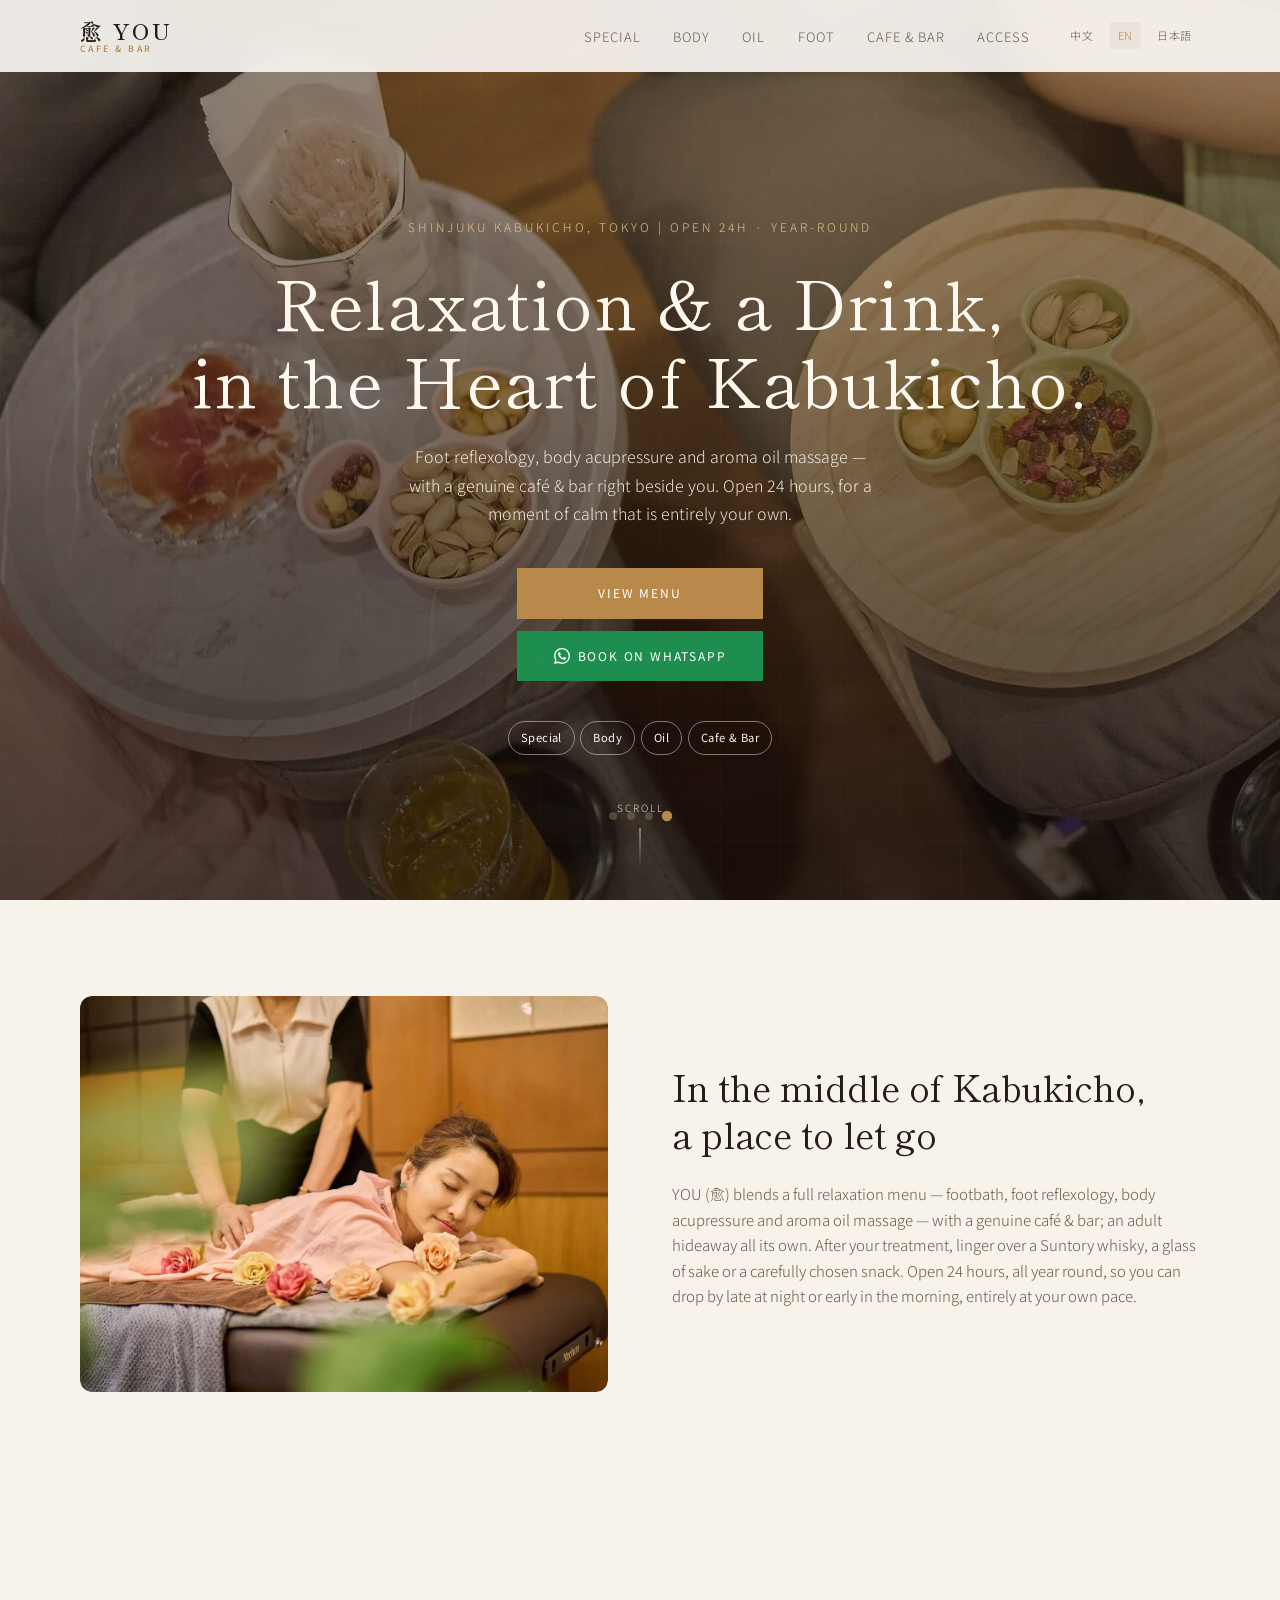
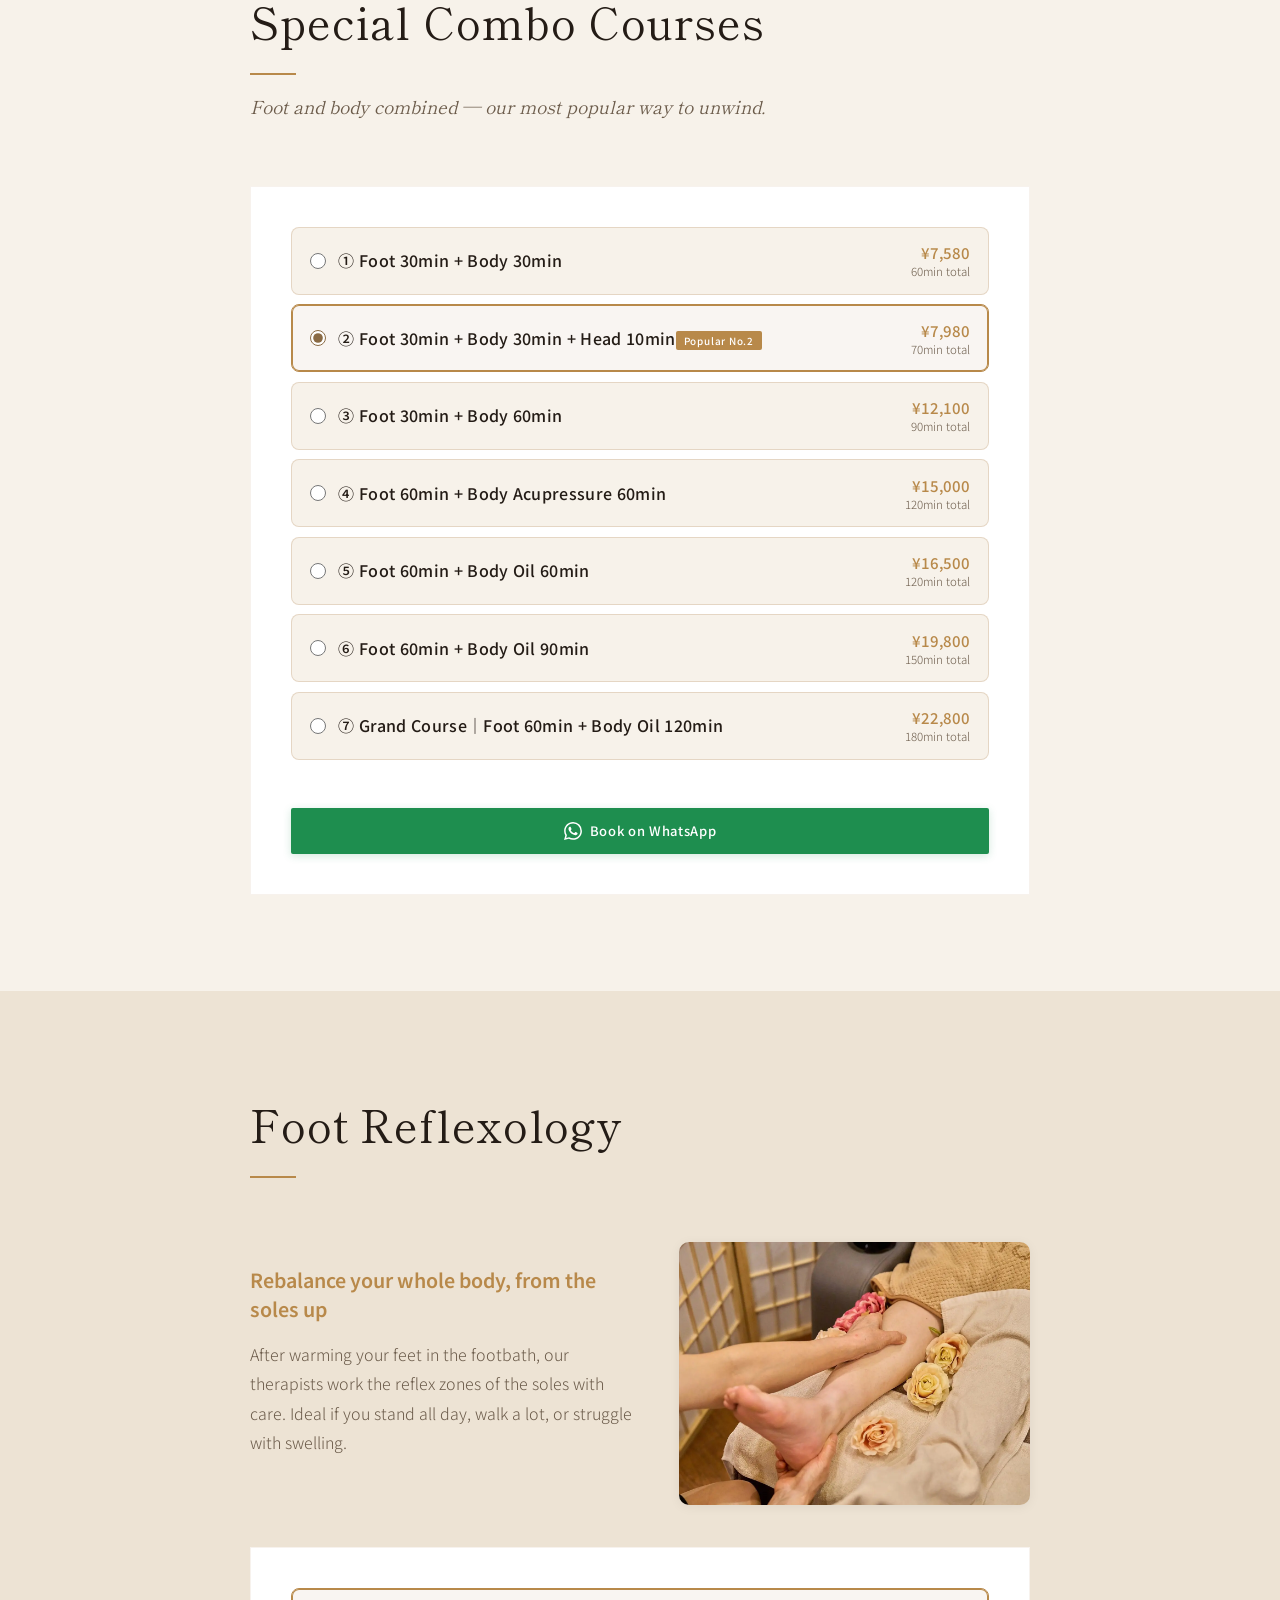
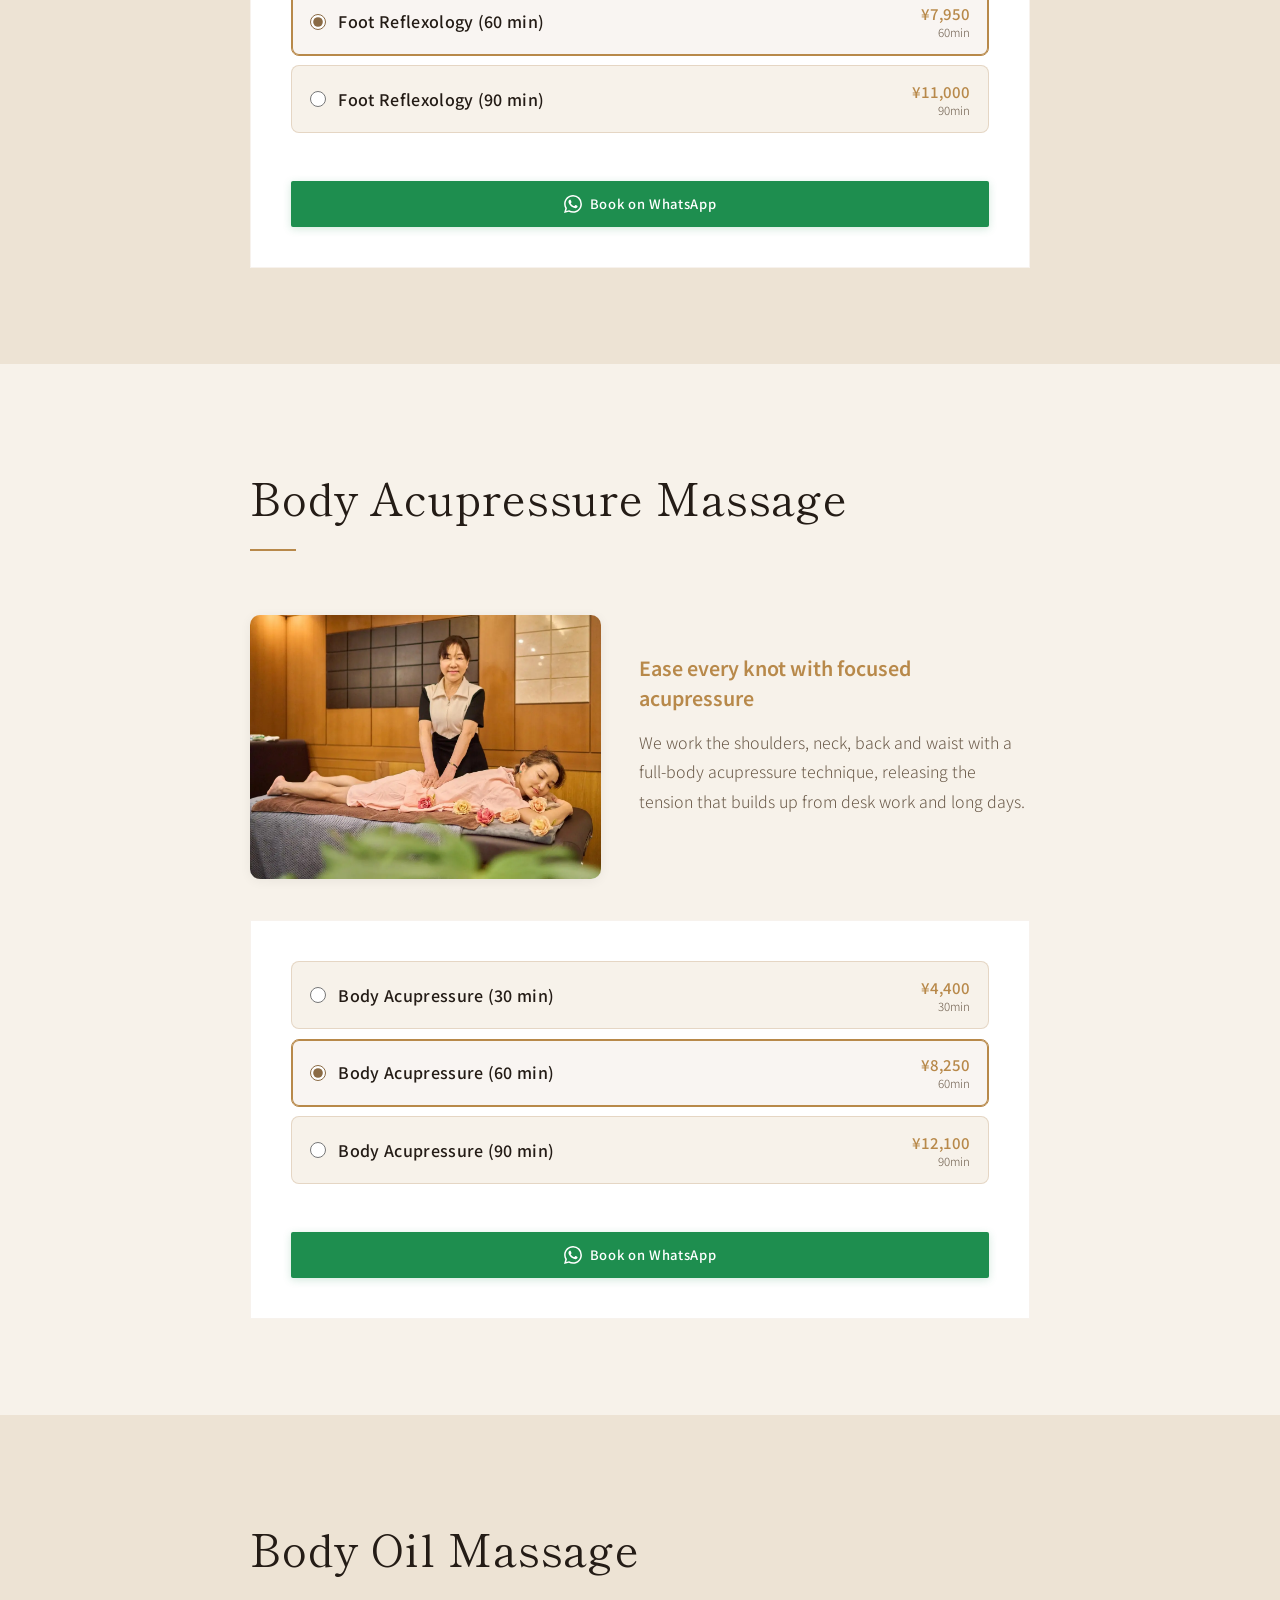
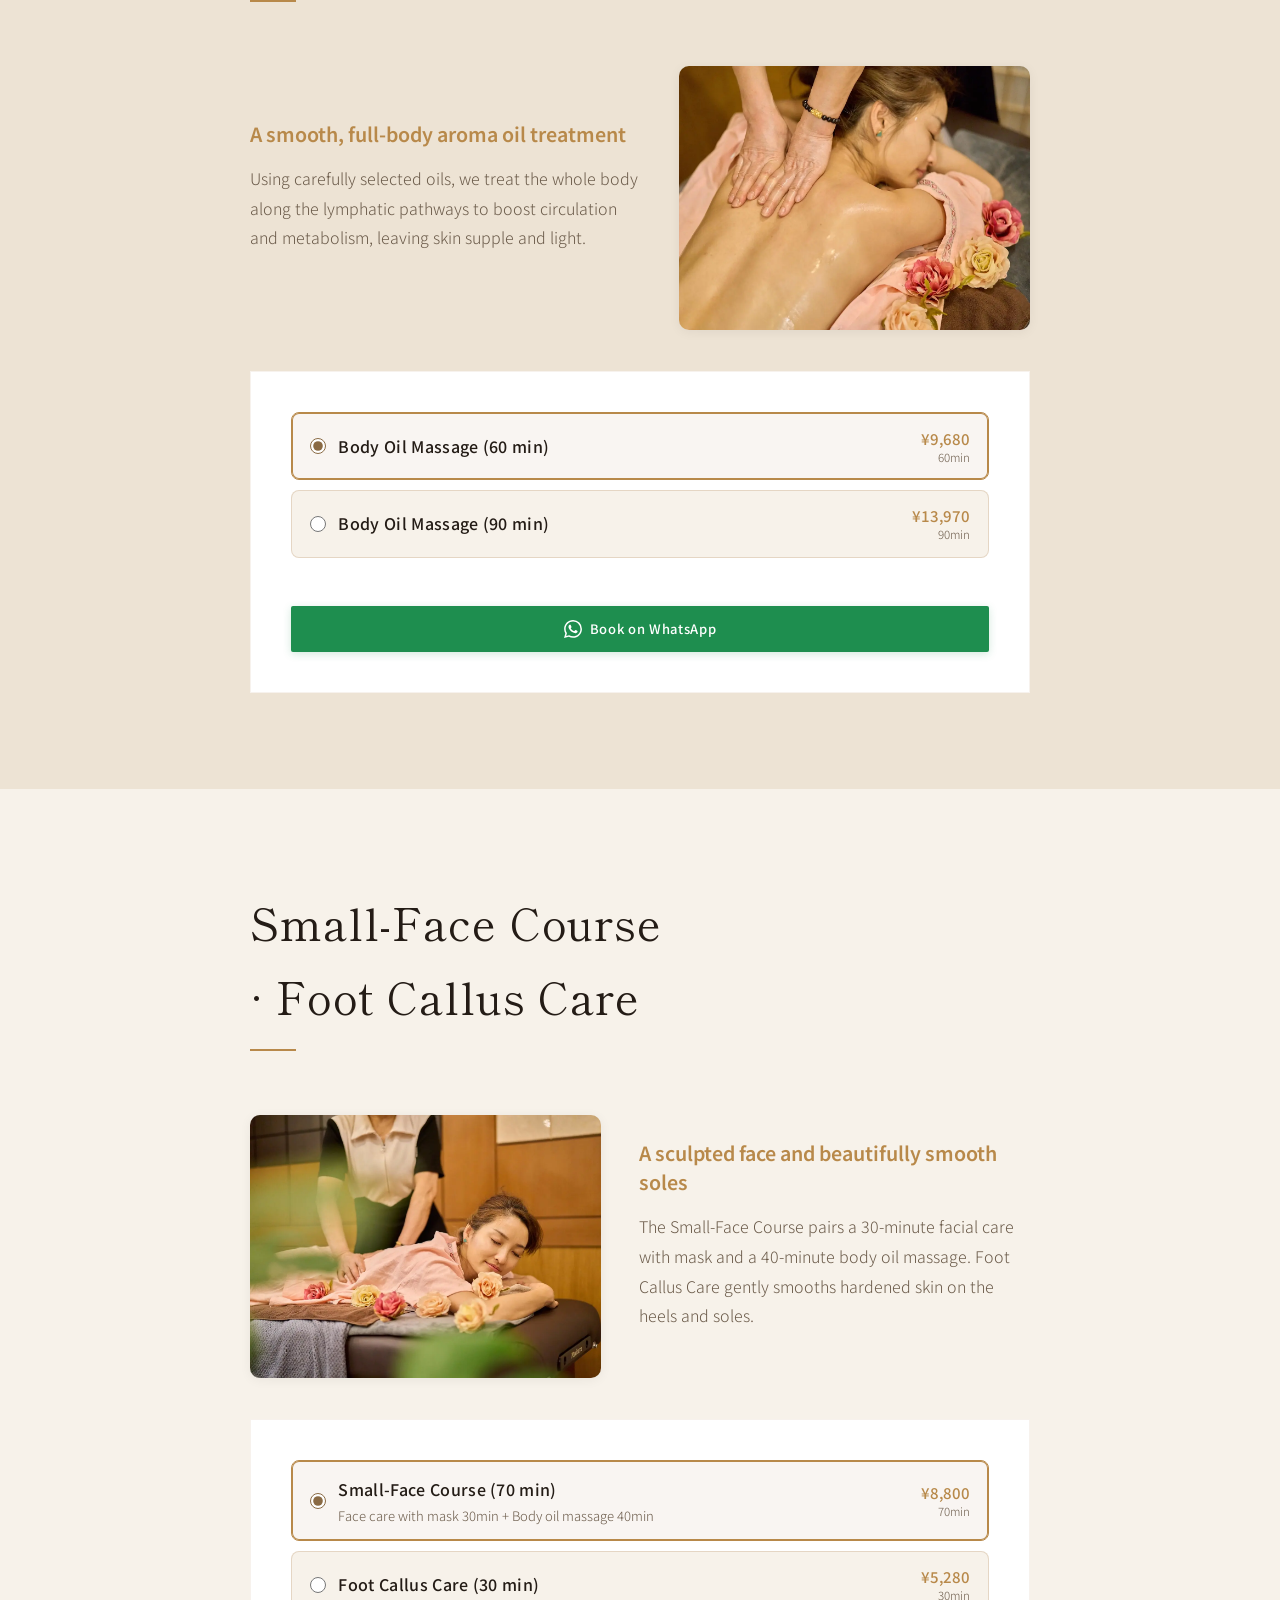
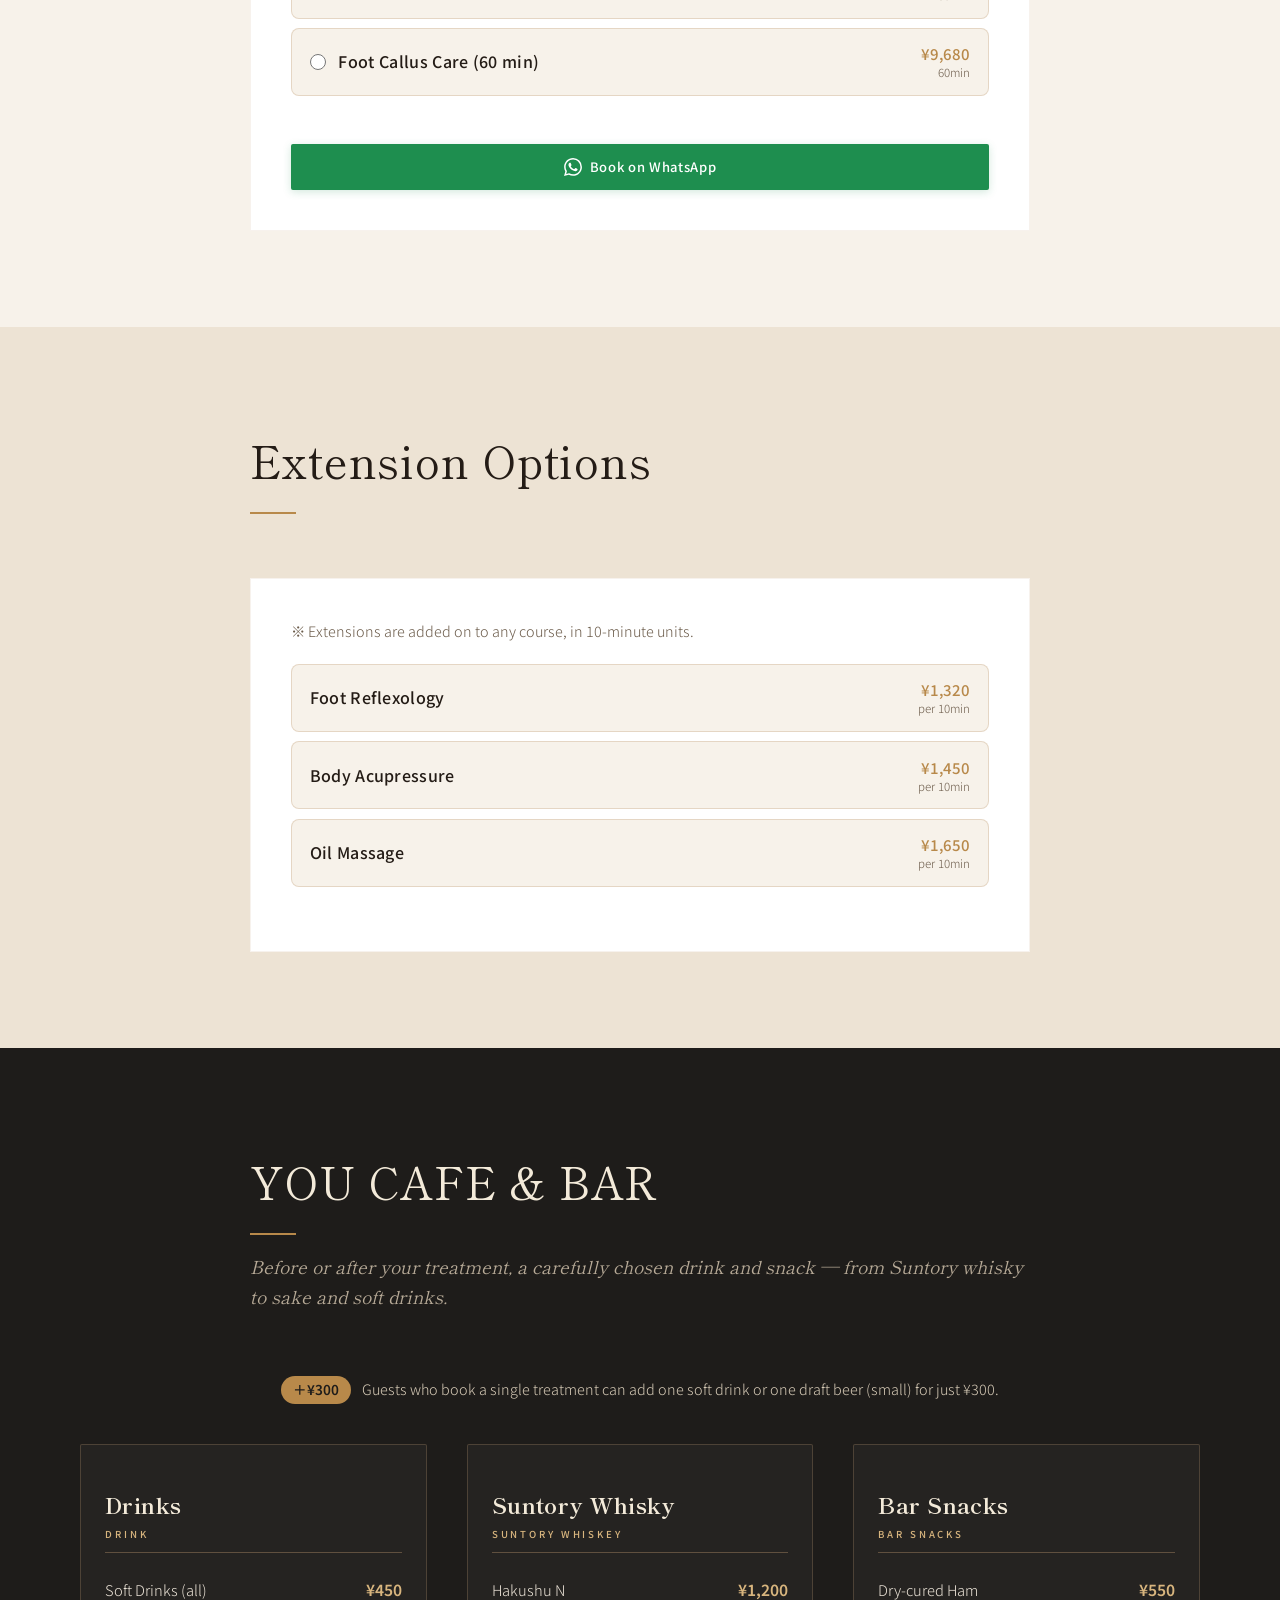
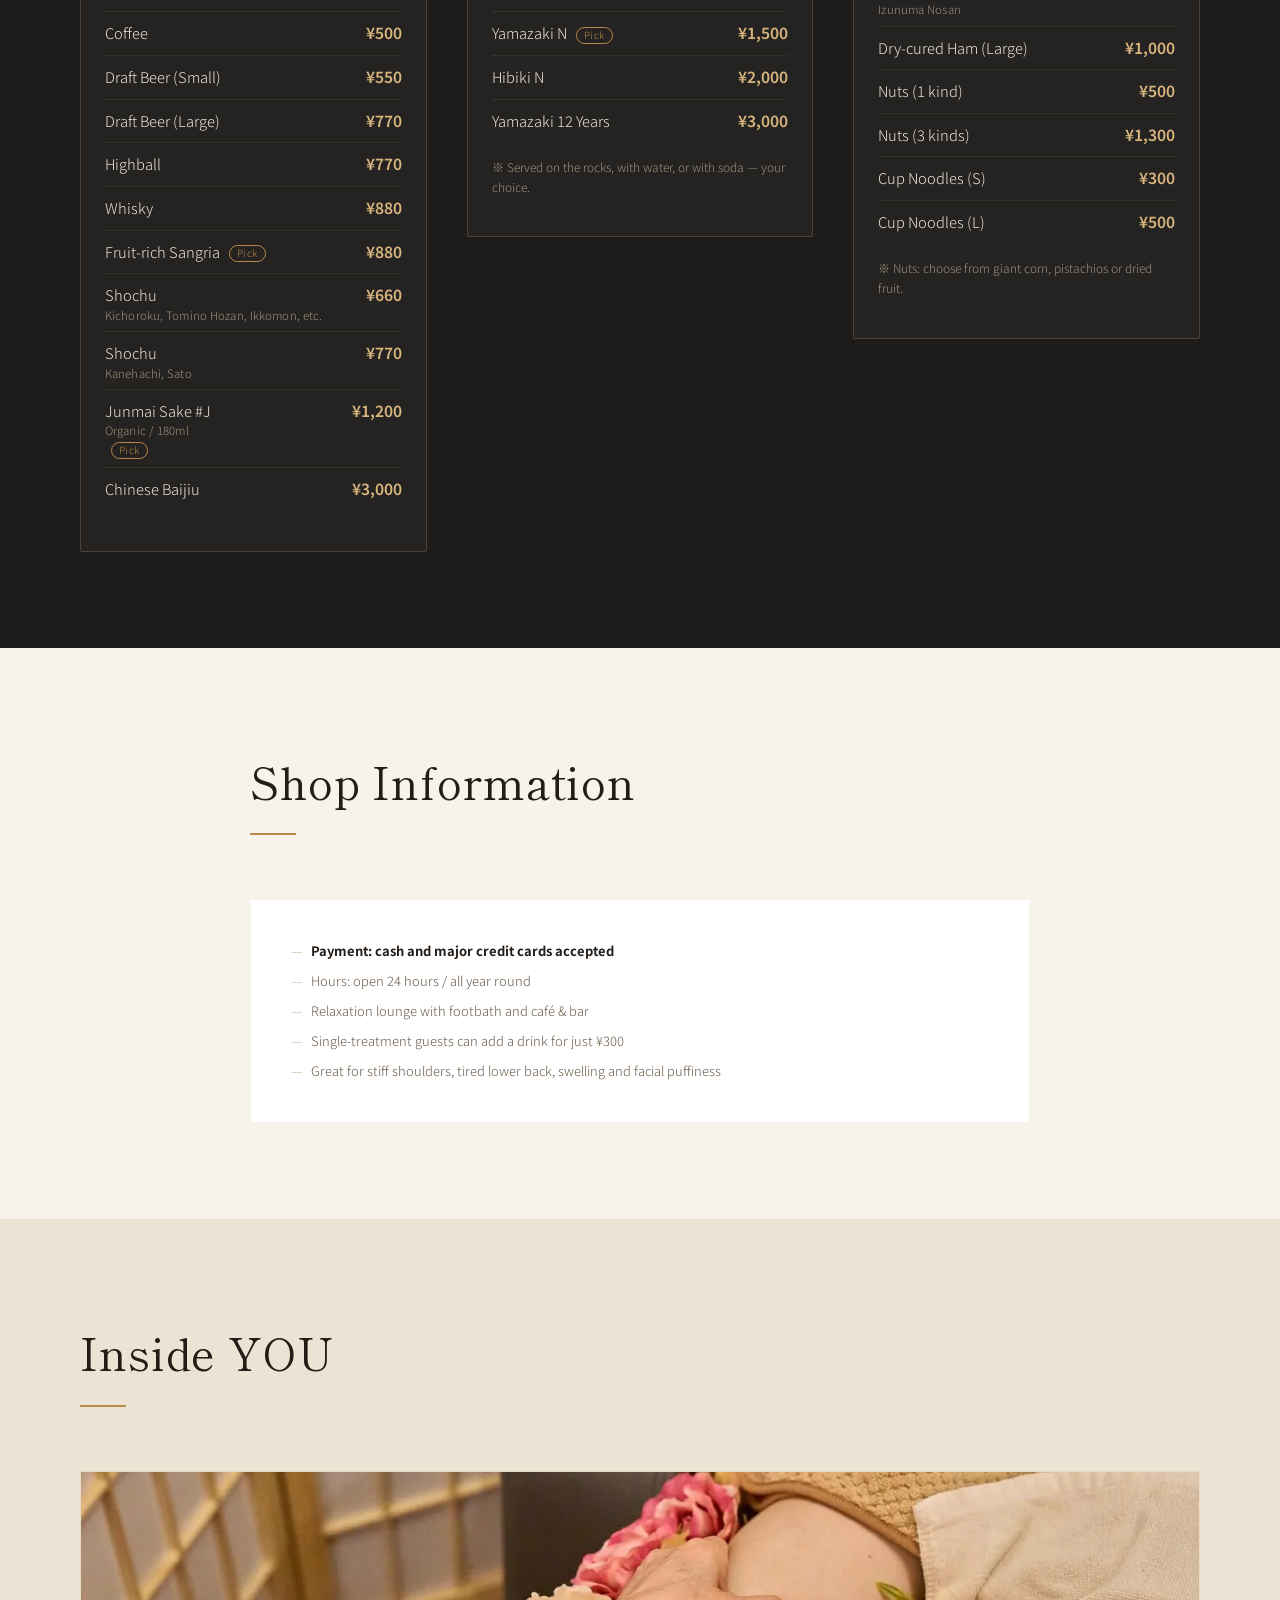
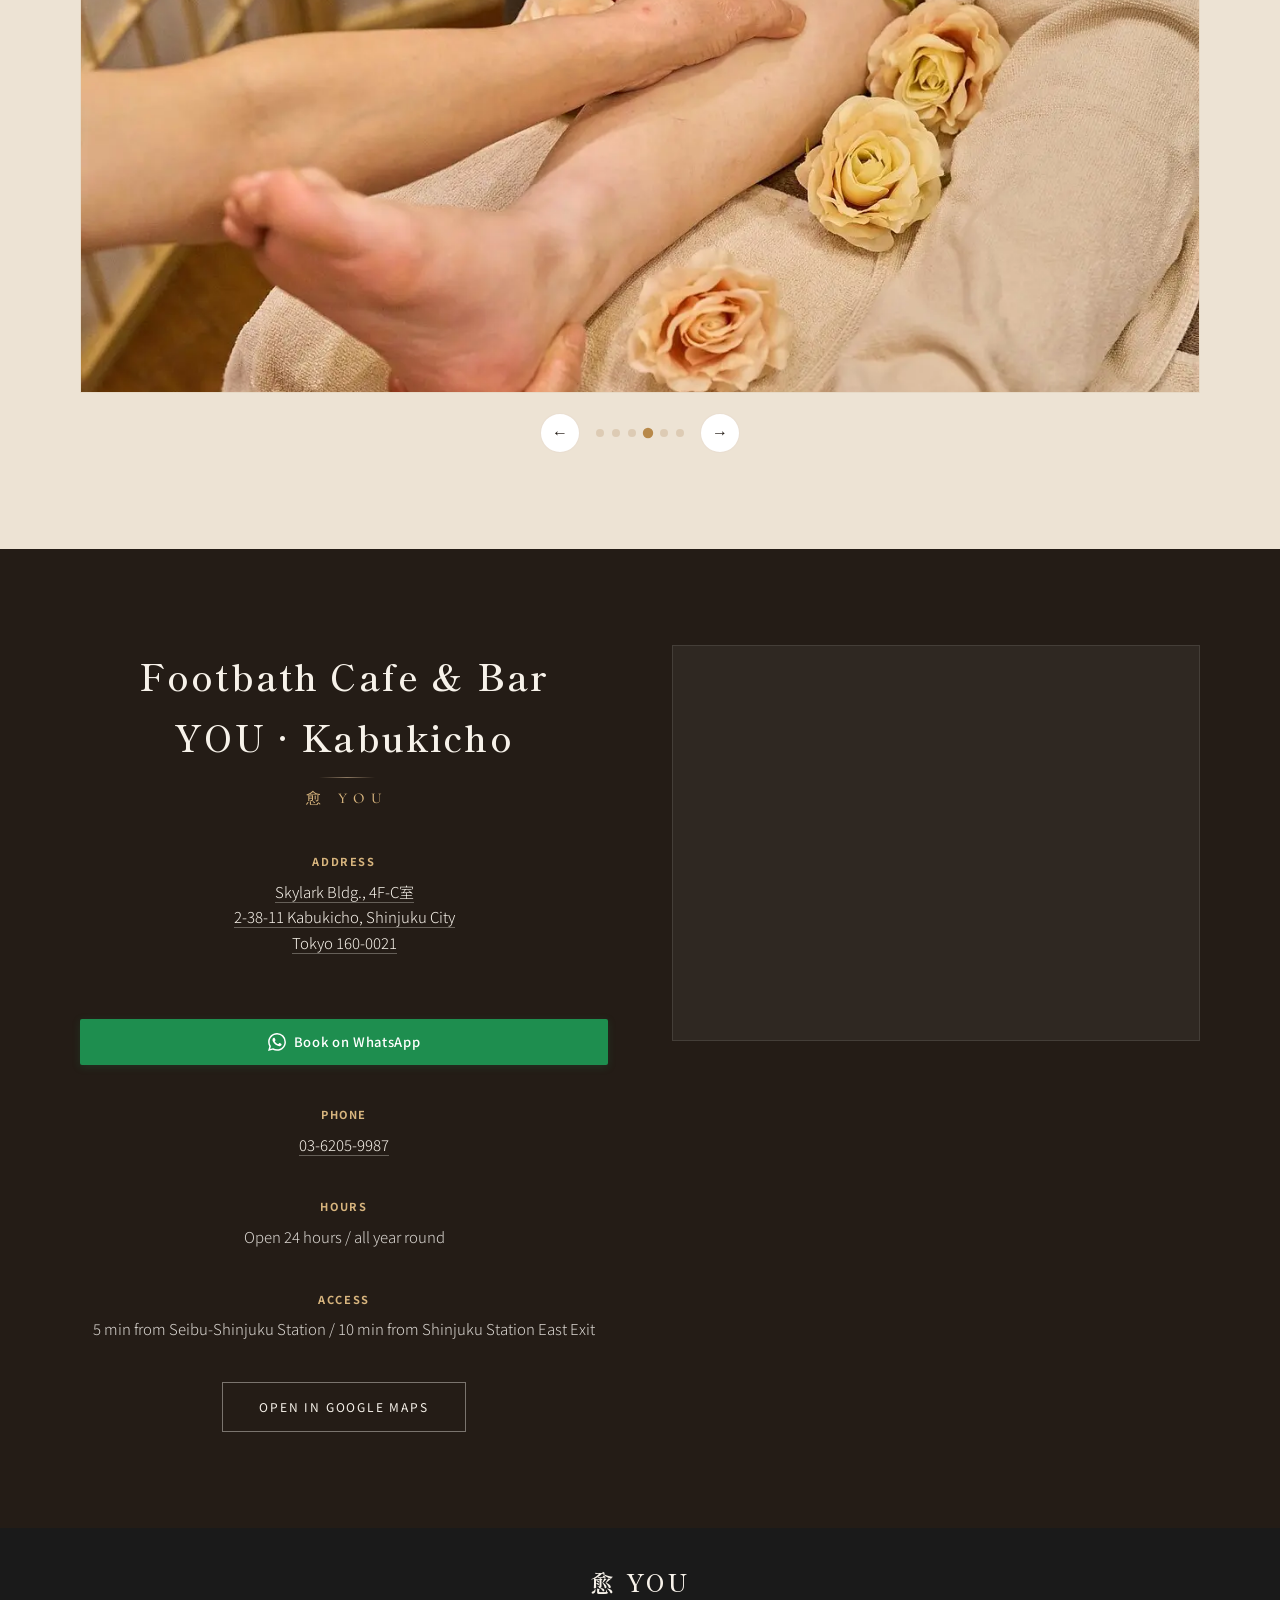
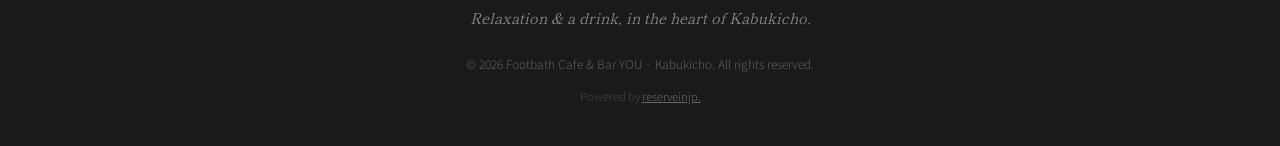
==== commit 7ed712d6: "愈 YOU: fix cafe drink prices (whisky/sangria/shochu), address to Google format, JP wording, time-in-" ====
--- a/en/index.html
+++ b/en/index.html
@@ -154,12 +154,12 @@
           <div class="option-rows">
             <label class="opt-row">
               <input type="radio" name="foot-sel" value="Foot Massage 60min" checked>
-              <span class="opt-duration"><span class="opt-name">Foot Reflexology</span></span>
+              <span class="opt-duration"><span class="opt-name">Foot Reflexology (60 min)</span></span>
               <span class="opt-price">¥7,950<small>60min</small></span>
             </label>
             <label class="opt-row">
               <input type="radio" name="foot-sel" value="Foot Massage 90min">
-              <span class="opt-duration"><span class="opt-name">Foot Reflexology</span></span>
+              <span class="opt-duration"><span class="opt-name">Foot Reflexology (90 min)</span></span>
               <span class="opt-price">¥11,000<small>90min</small></span>
             </label>
           </div>
@@ -184,17 +184,17 @@
           <div class="option-rows">
             <label class="opt-row">
               <input type="radio" name="body-sel" value="Body Acupressure 30min">
-              <span class="opt-duration"><span class="opt-name">Body Acupressure</span></span>
+              <span class="opt-duration"><span class="opt-name">Body Acupressure (30 min)</span></span>
               <span class="opt-price">¥4,400<small>30min</small></span>
             </label>
             <label class="opt-row">
               <input type="radio" name="body-sel" value="Body Acupressure 60min" checked>
-              <span class="opt-duration"><span class="opt-name">Body Acupressure</span></span>
+              <span class="opt-duration"><span class="opt-name">Body Acupressure (60 min)</span></span>
               <span class="opt-price">¥8,250<small>60min</small></span>
             </label>
             <label class="opt-row">
               <input type="radio" name="body-sel" value="Body Acupressure 90min">
-              <span class="opt-duration"><span class="opt-name">Body Acupressure</span></span>
+              <span class="opt-duration"><span class="opt-name">Body Acupressure (90 min)</span></span>
               <span class="opt-price">¥12,100<small>90min</small></span>
             </label>
           </div>
@@ -219,12 +219,12 @@
           <div class="option-rows">
             <label class="opt-row">
               <input type="radio" name="oil-sel" value="Body Oil Massage 60min" checked>
-              <span class="opt-duration"><span class="opt-name">Body Oil Massage</span></span>
+              <span class="opt-duration"><span class="opt-name">Body Oil Massage (60 min)</span></span>
               <span class="opt-price">¥9,680<small>60min</small></span>
             </label>
             <label class="opt-row">
               <input type="radio" name="oil-sel" value="Body Oil Massage 90min">
-              <span class="opt-duration"><span class="opt-name">Body Oil Massage</span></span>
+              <span class="opt-duration"><span class="opt-name">Body Oil Massage (90 min)</span></span>
               <span class="opt-price">¥13,970<small>90min</small></span>
             </label>
           </div>
@@ -249,17 +249,17 @@
           <div class="option-rows">
             <label class="opt-row">
               <input type="radio" name="face-sel" value="Small Face Course (Face Pack 30min + Body Oil 40min) 70min" checked>
-              <span class="opt-duration"><span class="opt-name">Small-Face Course</span><span class="opt-sub">Face care with mask 30min + Body oil massage 40min</span></span>
+              <span class="opt-duration"><span class="opt-name">Small-Face Course (70 min)</span><span class="opt-sub">Face care with mask 30min + Body oil massage 40min</span></span>
               <span class="opt-price">¥8,800<small>70min</small></span>
             </label>
             <label class="opt-row">
               <input type="radio" name="face-sel" value="Foot Callus Care 30min">
-              <span class="opt-duration"><span class="opt-name">Foot Callus Care</span></span>
+              <span class="opt-duration"><span class="opt-name">Foot Callus Care (30 min)</span></span>
               <span class="opt-price">¥5,280<small>30min</small></span>
             </label>
             <label class="opt-row">
               <input type="radio" name="face-sel" value="Foot Callus Care 60min">
-              <span class="opt-duration"><span class="opt-name">Foot Callus Care</span></span>
+              <span class="opt-duration"><span class="opt-name">Foot Callus Care (60 min)</span></span>
               <span class="opt-price">¥9,680<small>60min</small></span>
             </label>
           </div>
@@ -300,10 +300,10 @@
               <div class="cafe-row"><span class="cafe-name">Draft Beer (Small)</span><span class="cafe-price">¥550</span></div>
               <div class="cafe-row"><span class="cafe-name">Draft Beer (Large)</span><span class="cafe-price">¥770</span></div>
               <div class="cafe-row"><span class="cafe-name">Highball</span><span class="cafe-price">¥770</span></div>
-              <div class="cafe-row"><span class="cafe-name">Whisky <span class="cafe-rec">Pick</span></span><span class="cafe-price">¥880</span></div>
-              <div class="cafe-row"><span class="cafe-name">Fruit-rich Sangria</span><span class="cafe-price">¥660</span></div>
-              <div class="cafe-row"><span class="cafe-name">Shochu <span class="cafe-desc">Kichoroku, Tomino Hozan, Ikkomon, etc.</span></span><span class="cafe-price">¥770</span></div>
-              <div class="cafe-row"><span class="cafe-name">Shochu <span class="cafe-desc">Kanehachi, Sato</span></span><span class="cafe-price">¥1,200</span></div>
+              <div class="cafe-row"><span class="cafe-name">Whisky</span><span class="cafe-price">¥880</span></div>
+              <div class="cafe-row"><span class="cafe-name">Fruit-rich Sangria <span class="cafe-rec">Pick</span></span><span class="cafe-price">¥880</span></div>
+              <div class="cafe-row"><span class="cafe-name">Shochu <span class="cafe-desc">Kichoroku, Tomino Hozan, Ikkomon, etc.</span></span><span class="cafe-price">¥660</span></div>
+              <div class="cafe-row"><span class="cafe-name">Shochu <span class="cafe-desc">Kanehachi, Sato</span></span><span class="cafe-price">¥770</span></div>
               <div class="cafe-row"><span class="cafe-name">Junmai Sake #J <span class="cafe-desc">Organic / 180ml</span> <span class="cafe-rec">Pick</span></span><span class="cafe-price">¥1,200</span></div>
               <div class="cafe-row"><span class="cafe-name">Chinese Baijiu</span><span class="cafe-price">¥3,000</span></div>
             </div>
@@ -393,7 +393,7 @@
           <div class="visit-details">
             <div class="visit-item">
               <h4>Address</h4>
-              <p><a href="https://maps.app.goo.gl/ToGRoEEhcjUyYEqF8" target="_blank" rel="noopener noreferrer">Skylark Bldg. 4F, Room C<br>2-38-11 Kabukicho, Shinjuku-ku<br>Tokyo 160-0021</a></p>
+              <p><a href="https://maps.app.goo.gl/ToGRoEEhcjUyYEqF8" target="_blank" rel="noopener noreferrer">Skylark Bldg., 4F-C室<br>2-38-11 Kabukicho, Shinjuku City<br>Tokyo 160-0021</a></p>
             </div>
             <a href="../booking.html?lang=en" class="btn-booking">
               <svg viewBox="0 0 24 24" width="18" height="18"><path d="M17.472 14.382c-.297-.149-1.758-.867-2.03-.967-.273-.099-.471-.148-.67.15-.197.297-.767.966-.94 1.164-.173.199-.347.223-.644.075-.297-.15-1.255-.463-2.39-1.475-.884-.788-1.48-1.761-1.653-2.059-.173-.297-.018-.458.13-.606.134-.133.298-.347.446-.52.149-.174.198-.298.298-.497.099-.198.05-.371-.025-.52-.075-.149-.669-1.612-.916-2.207-.242-.579-.487-.5-.669-.51-.173-.008-.371-.01-.57-.01-.198 0-.52.074-.792.372-.272.297-1.04 1.016-1.04 2.479 0 1.462 1.065 2.875 1.213 3.074.149.198 2.096 3.2 5.077 4.487.709.306 1.262.489 1.694.625.712.227 1.36.195 1.871.118.571-.085 1.758-.719 2.006-1.413.248-.694.248-1.289.173-1.413-.074-.124-.272-.198-.57-.347m-5.421 7.403h-.004a9.87 9.87 0 01-5.031-1.378l-.361-.214-3.741.982.998-3.648-.235-.374a9.86 9.86 0 01-1.51-5.26c.001-5.45 4.436-9.884 9.888-9.884 2.64 0 5.122 1.03 6.988 2.898a9.825 9.825 0 012.893 6.994c-.003 5.45-4.437 9.884-9.885 9.884m8.413-18.297A11.815 11.815 0 0012.05 0C5.495 0 .16 5.335.157 11.892c0 2.096.547 4.142 1.588 5.945L.057 24l6.305-1.654a11.882 11.882 0 005.683 1.448h.005c6.554 0 11.89-5.335 11.893-11.893a11.821 11.821 0 00-3.48-8.413Z" fill="currentColor"/></svg>
--- a/styles.css
+++ b/styles.css
@@ -1961,11 +1961,11 @@
 .cafe-block-title{font-family:var(--font-display);font-size:1.4rem;color:#f3ead9;border-bottom:1px solid rgba(184,149,107,.4);padding-bottom:.6rem;margin-bottom:1rem;letter-spacing:.02em;}
 .cafe-block-title span{display:block;font-family:var(--font-body);font-size:.6rem;letter-spacing:.3em;text-transform:uppercase;color:var(--gold-light);margin-top:3px;font-weight:500;}
 .cafe-rows{display:flex;flex-direction:column;}
-.cafe-row{display:flex;justify-content:space-between;align-items:flex-start;gap:1rem;padding:.5rem 0;border-bottom:1px dotted rgba(184,149,107,.22);font-size:.92rem;}
+.cafe-row{display:flex;justify-content:space-between;align-items:baseline;gap:1rem;padding:.5rem 0;border-bottom:1px dotted rgba(184,149,107,.22);font-size:.92rem;}
 .cafe-row:last-child{border-bottom:none;}
 .cafe-name{color:#ece4d8;line-height:1.4;}
 .cafe-desc{display:block;font-size:.72rem;color:#9c907c;margin-top:1px;letter-spacing:.01em;}
 .cafe-rec{display:inline-block;font-size:.62rem;color:var(--gold);border:1px solid var(--gold);border-radius:999px;padding:0 7px;margin-left:6px;vertical-align:middle;letter-spacing:.05em;line-height:1.5;}
-.cafe-price{color:var(--gold-light);font-weight:600;white-space:nowrap;font-size:.98rem;padding-top:1px;}
+.cafe-price{color:var(--gold-light);font-weight:600;white-space:nowrap;font-size:.98rem;}
 .cafe-note{font-size:.75rem;color:#9c907c;margin-top:.9rem;line-height:1.65;}
 @media(max-width:768px){.cafe-grid{gap:var(--space-md);}}
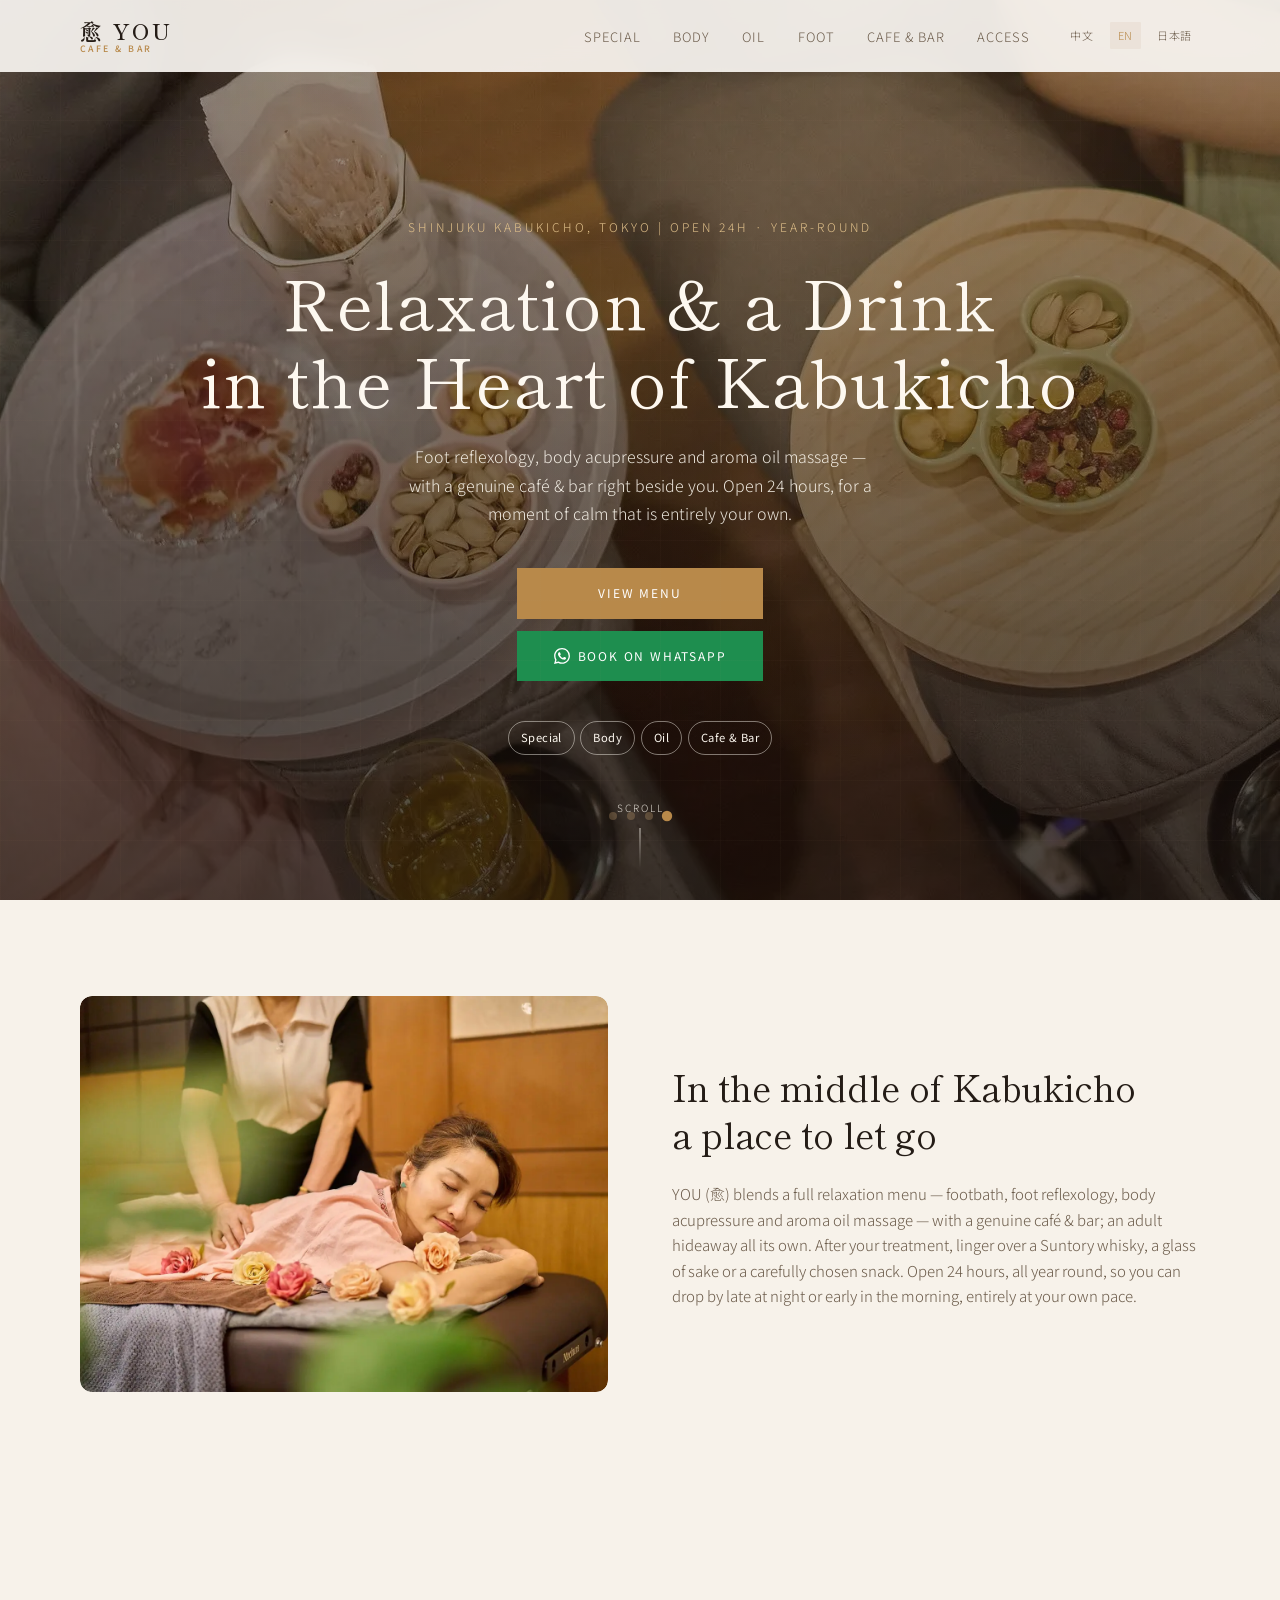
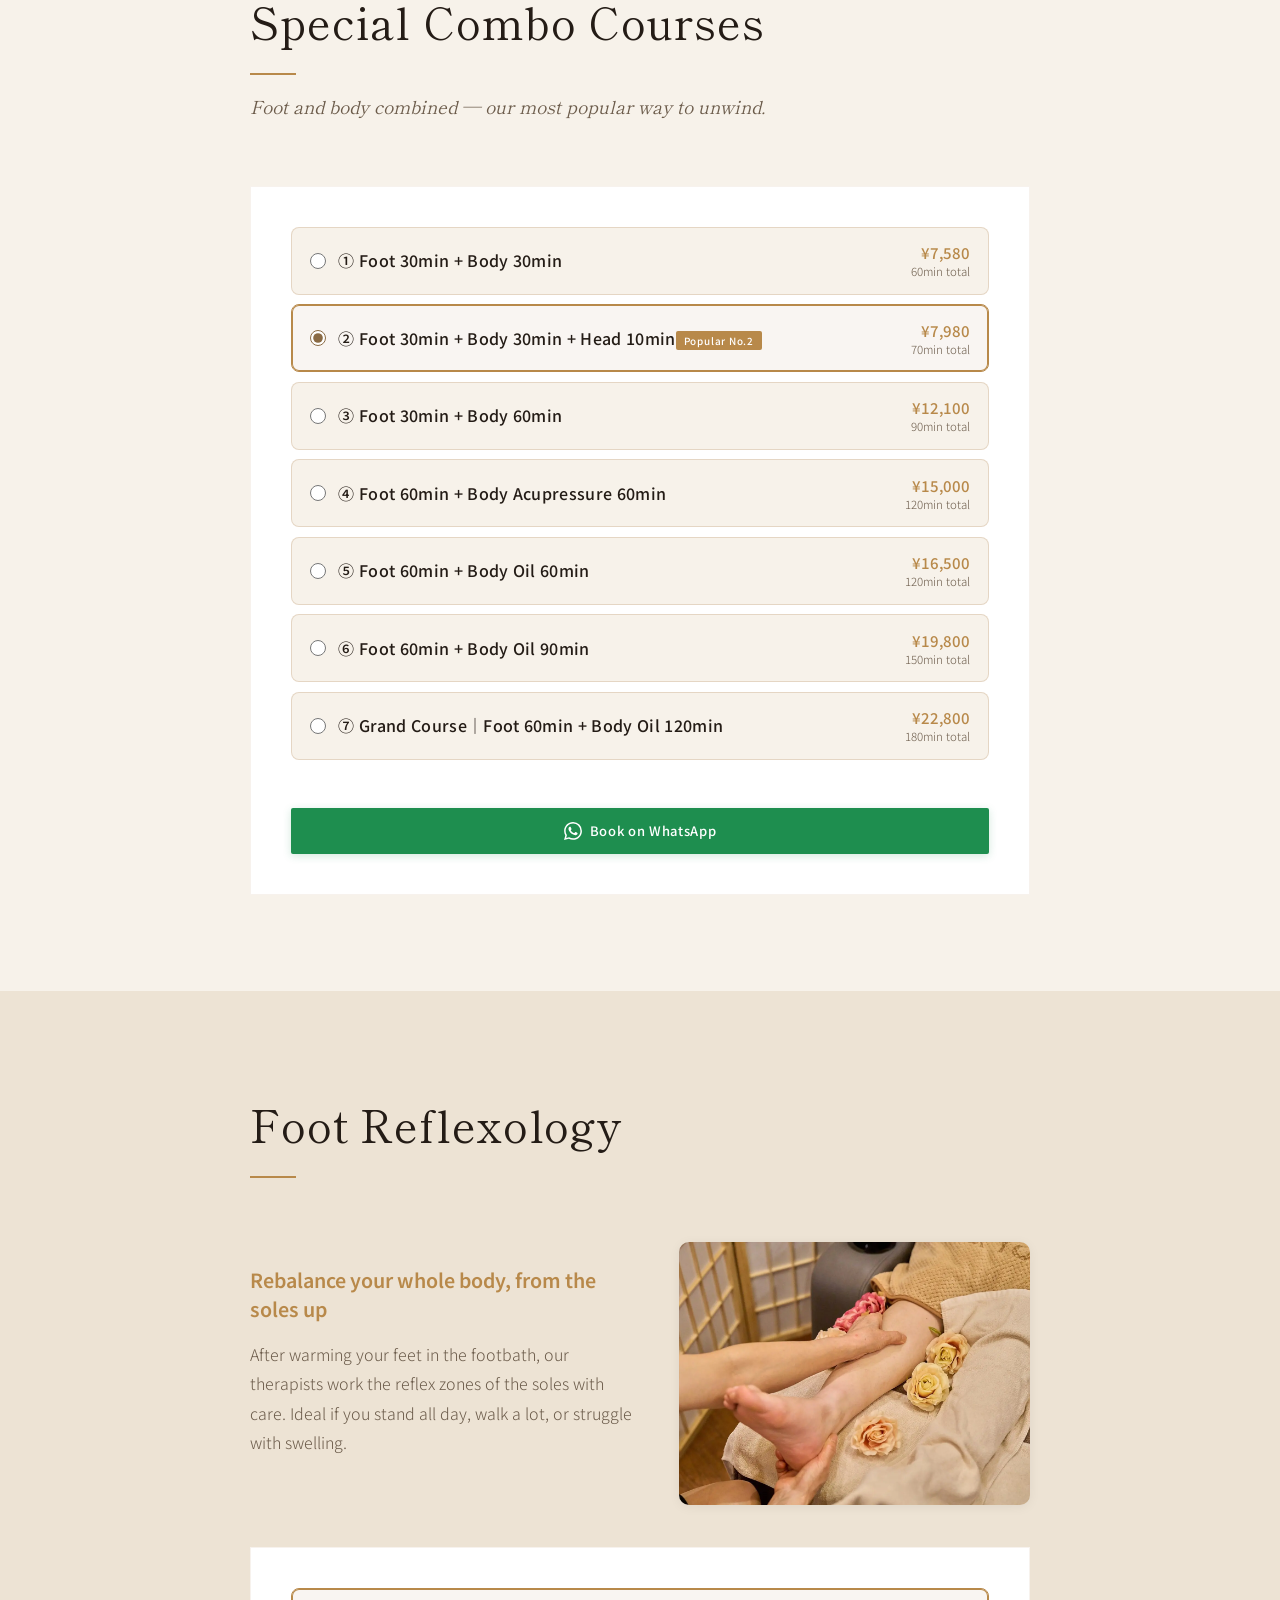
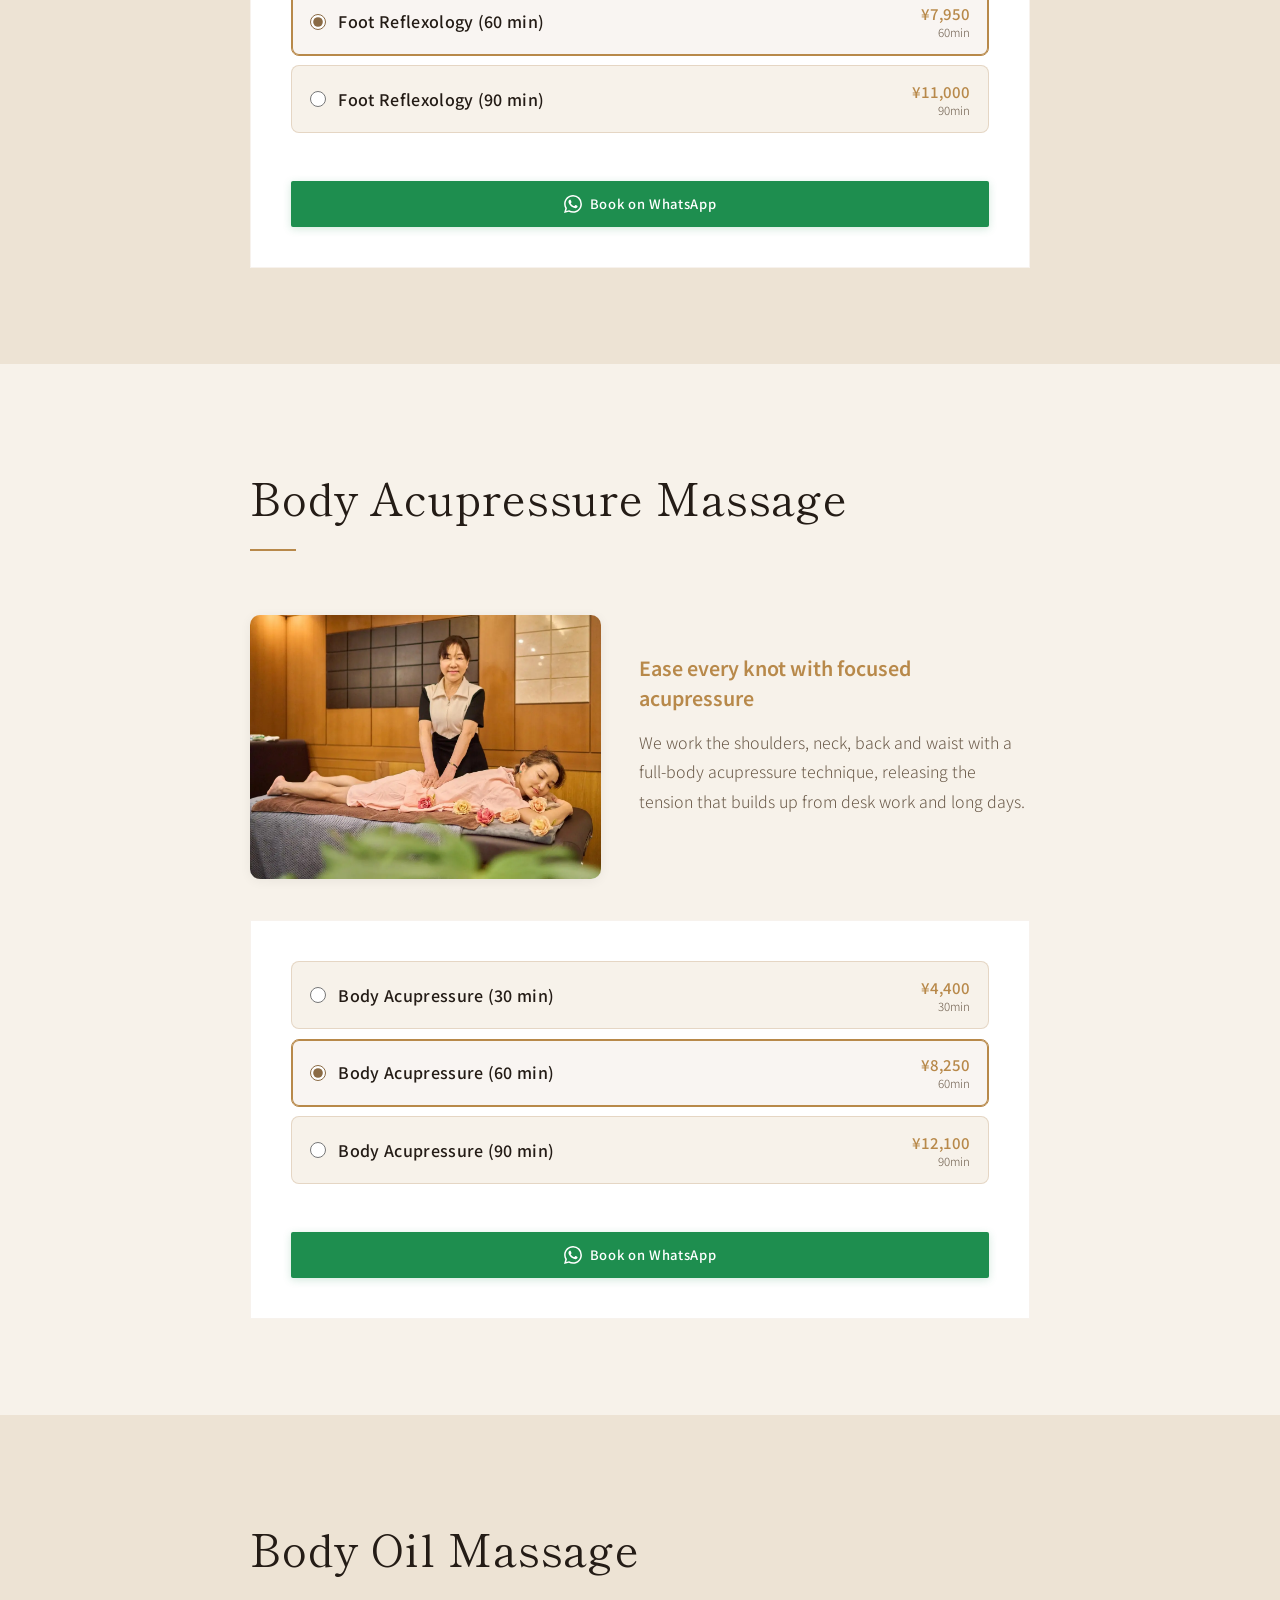
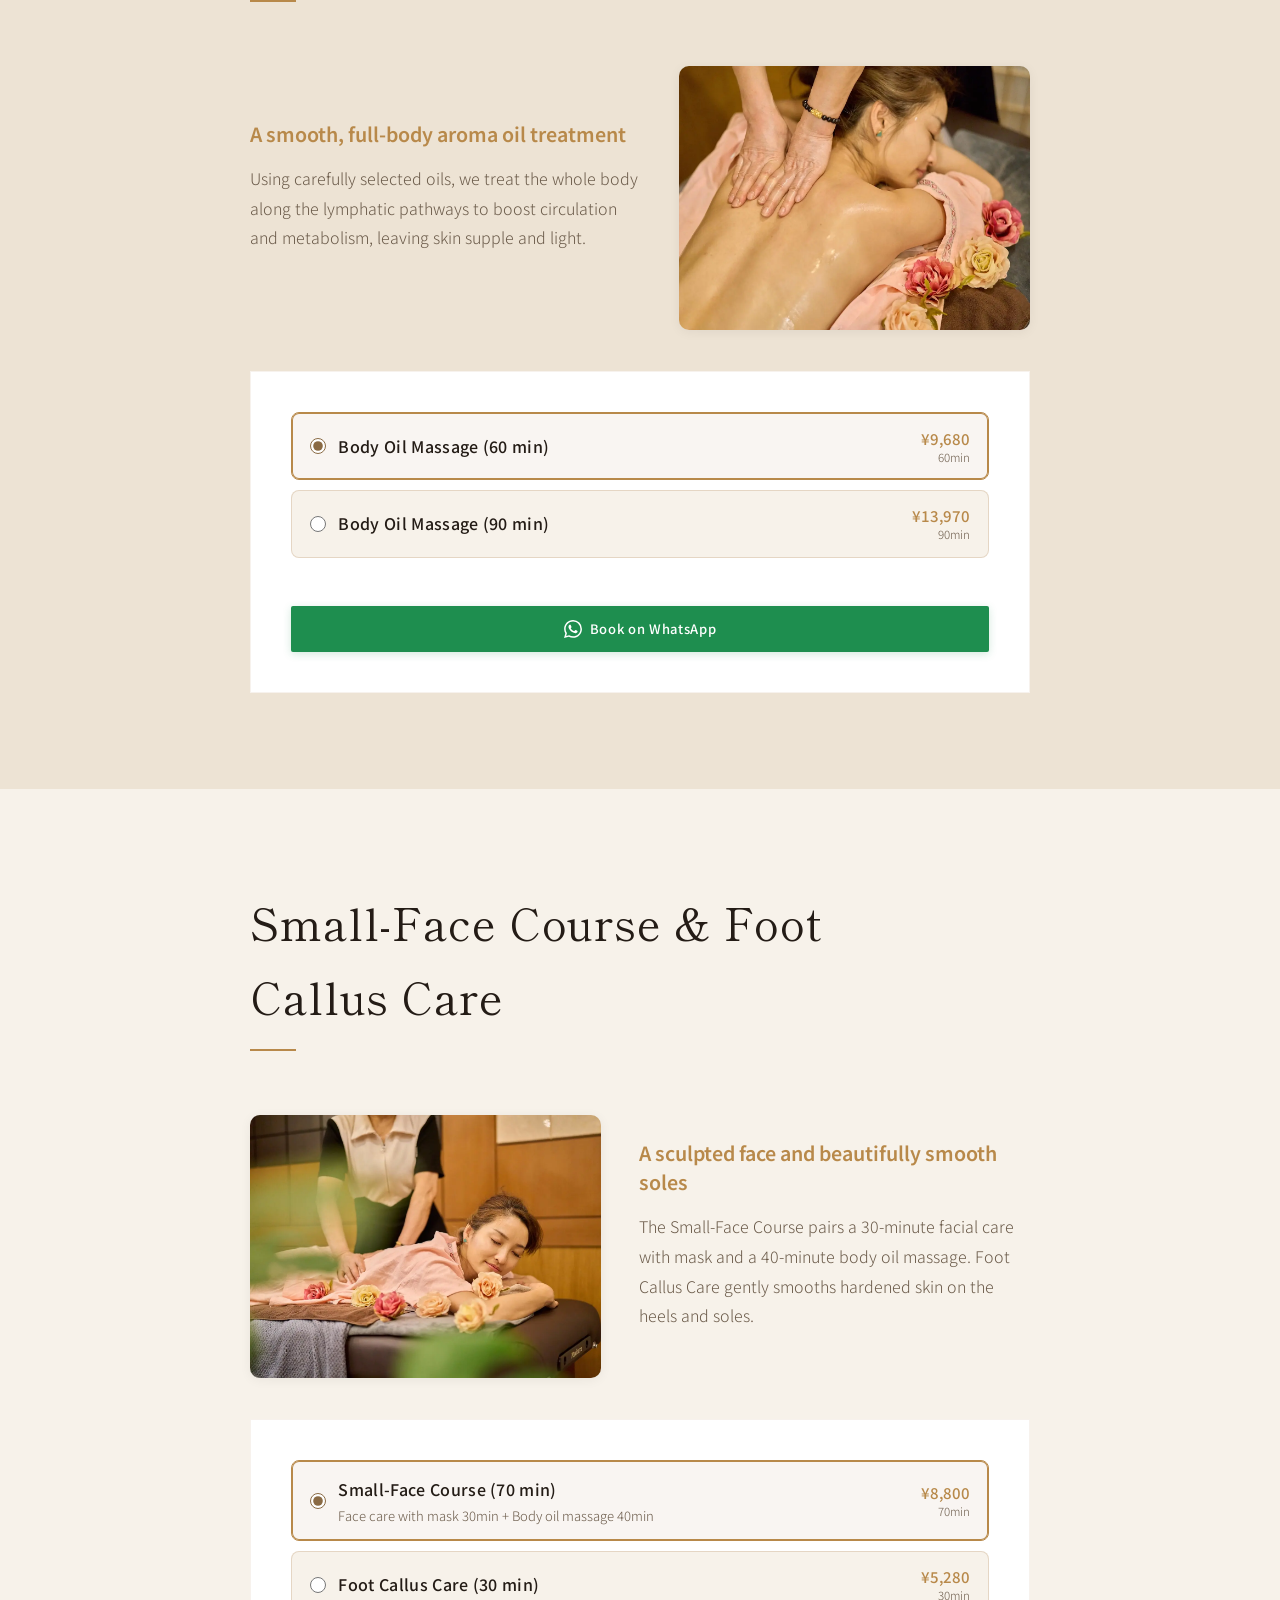
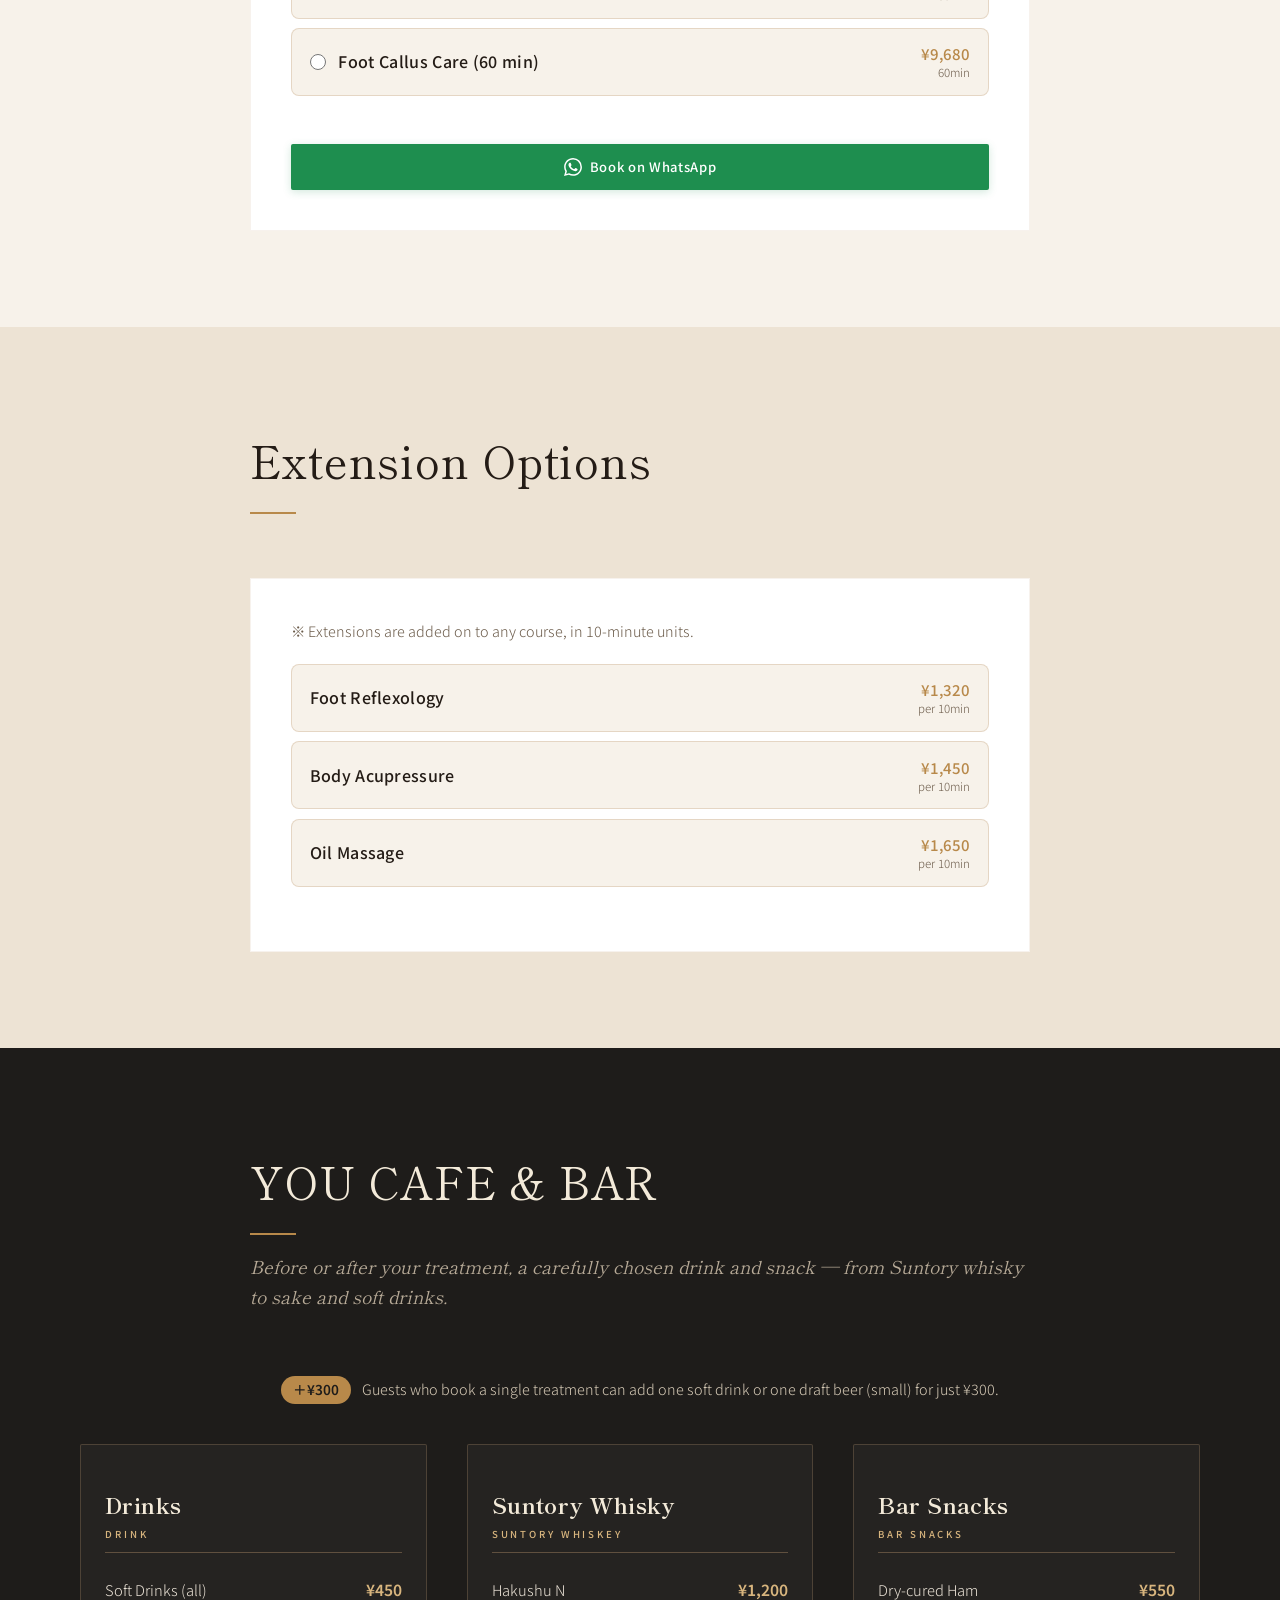
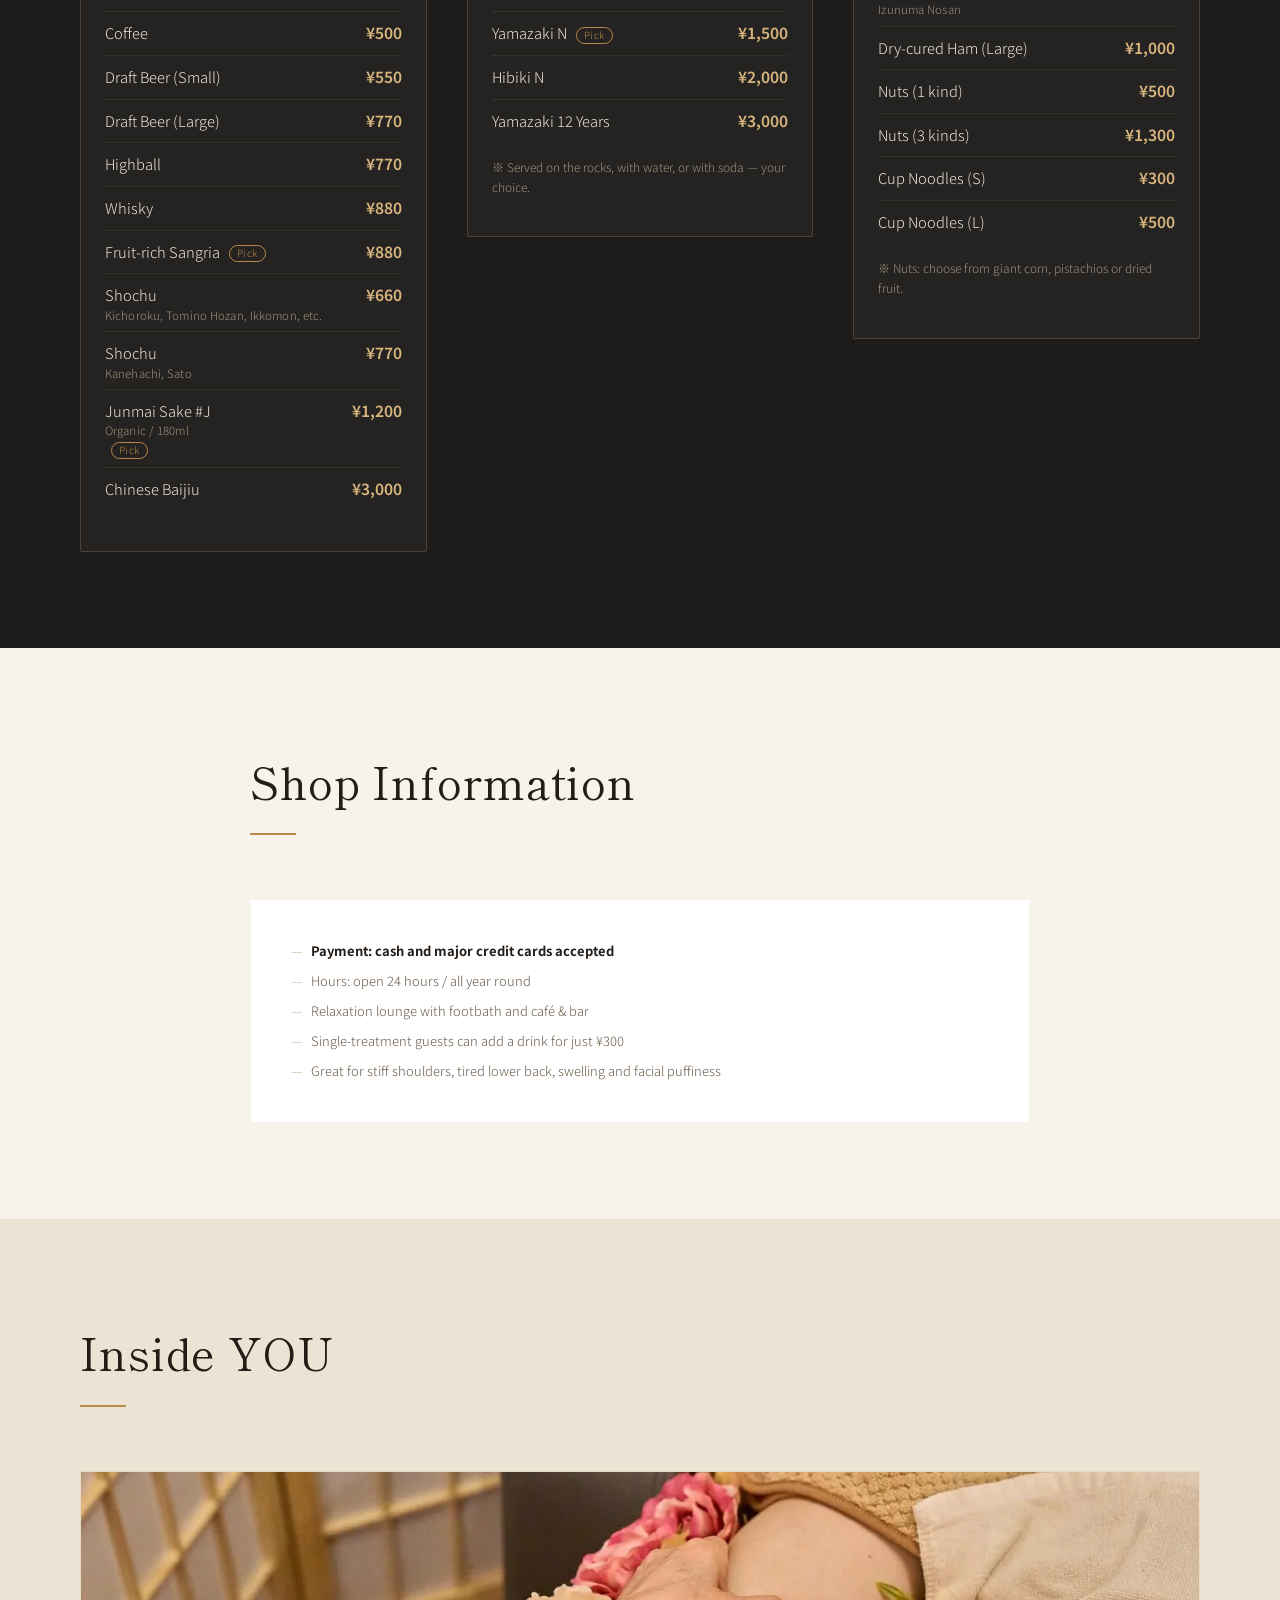
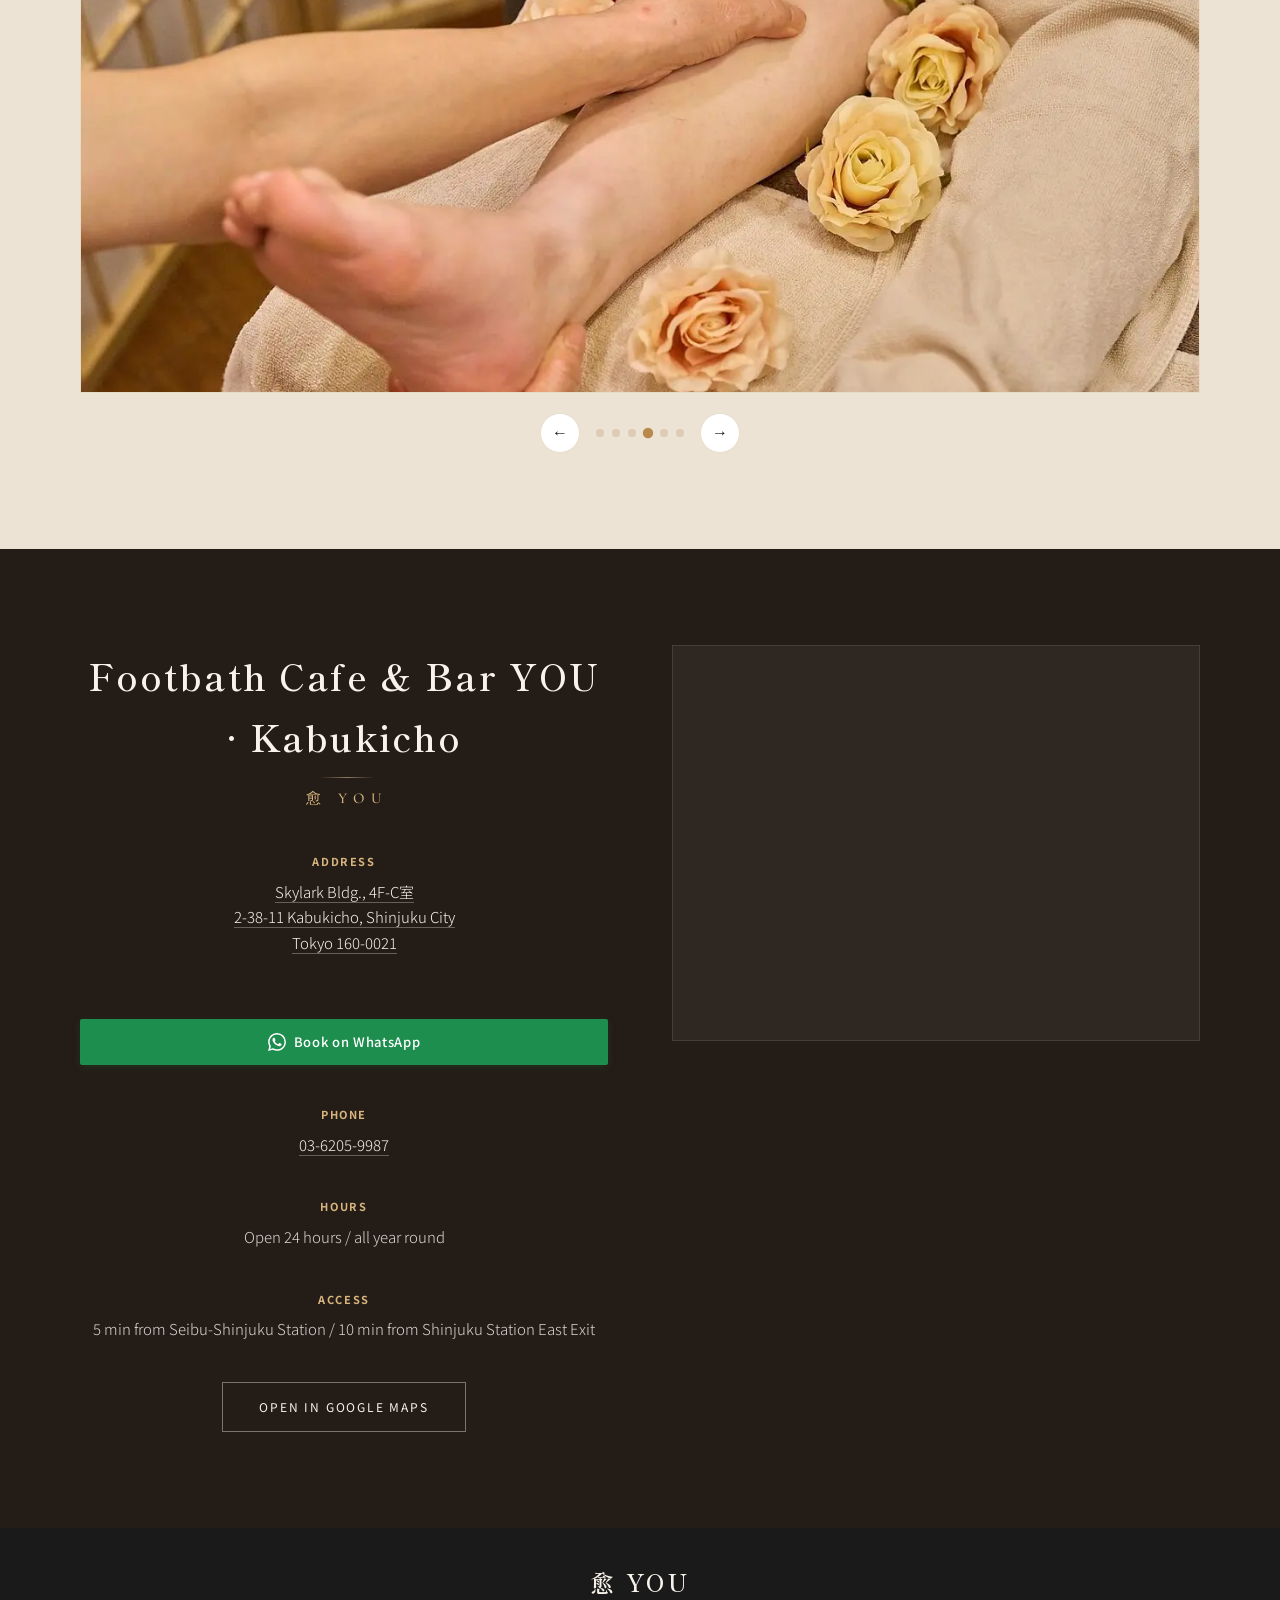
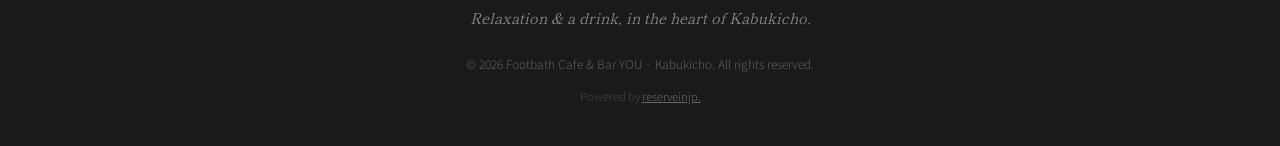
==== commit c39bed4e: "愈 YOU: remove punctuation from headings, fix mobile CJK single-char orphans (text-wrap pretty + hide" ====
--- a/en/index.html
+++ b/en/index.html
@@ -47,7 +47,7 @@
       <div class="hero-grid-overlay"></div>
       <div class="hero-content container">
         <p class="hero-tag">Shinjuku Kabukicho, Tokyo | Open 24h · Year-round</p>
-        <h1>Relaxation &amp; a Drink,<br>in the Heart of Kabukicho.</h1>
+        <h1>Relaxation &amp; a Drink<br>in the Heart of Kabukicho</h1>
         <p class="hero-sub">Foot reflexology, body acupressure and aroma oil massage — with a genuine café &amp; bar right beside you. Open 24 hours, for a moment of calm that is entirely your own.</p>
         <div class="hero-cta">
           <a href="#special" class="btn btn-primary">View Menu</a>
@@ -78,7 +78,7 @@
     <section class="intro section">
       <div class="container intro-grid">
         <div class="intro-text">
-          <h2>In the middle of Kabukicho,<br>a place to let go</h2>
+          <h2>In the middle of Kabukicho<br>a place to let go</h2>
           <p>YOU (愈) blends a full relaxation menu — footbath, foot reflexology, body acupressure and aroma oil massage — with a genuine café &amp; bar; an adult hideaway all its own. After your treatment, linger over a Suntory whisky, a glass of sake or a carefully chosen snack. Open 24 hours, all year round, so you can drop by late at night or early in the morning, entirely at your own pace.</p>
         </div>
         <div class="intro-features">
@@ -236,7 +236,7 @@
     <section class="services section" id="face">
       <div class="container">
         <header class="section-header">
-          <h2>Small-Face Course · Foot Callus Care</h2>
+          <h2>Small-Face Course &amp; Foot Callus Care</h2>
         </header>
         <div class="service-intro">
           <div class="service-photo"><img src="../assets/images/relax.webp" alt="Small-face course" loading="lazy"></div>
--- a/styles.css
+++ b/styles.css
@@ -379,7 +379,7 @@
 .section-sub,
 .hero h1,
 .section-header h2 {
-  text-wrap: balance;
+  text-wrap: pretty;
 }
 
 .hero-sub {
@@ -1868,7 +1868,7 @@
 }
 
 /* --- mobile typography polish (patch): avoid orphaned single characters / words --- */
-.hero-content h1, .intro-text h2, .section-header h2, .visit-info h2 { text-wrap: balance; }
+.hero-content h1, .intro-text h2, .section-header h2, .visit-info h2 { text-wrap: pretty; }
 .hero-sub, .intro-text p, .section-sub, .footer-tagline, .includes li, .visit-item p { text-wrap: pretty; }
 .hero-content h1 { overflow-wrap: anywhere; }
 
@@ -1969,3 +1969,8 @@
 .cafe-price{color:var(--gold-light);font-weight:600;white-space:nowrap;font-size:.98rem;}
 .cafe-note{font-size:.75rem;color:#9c907c;margin-top:.9rem;line-height:1.65;}
 @media(max-width:768px){.cafe-grid{gap:var(--space-md);}}
+
+/* mobile: neutralize desktop <br> in headings so CJK flows full width (avoids single-char / punctuation orphans) */
+@media (max-width: 600px) {
+  .hero-content h1 br, .intro-text h2 br, .section-header h2 br, .visit-info h2 br { display: none; }
+}
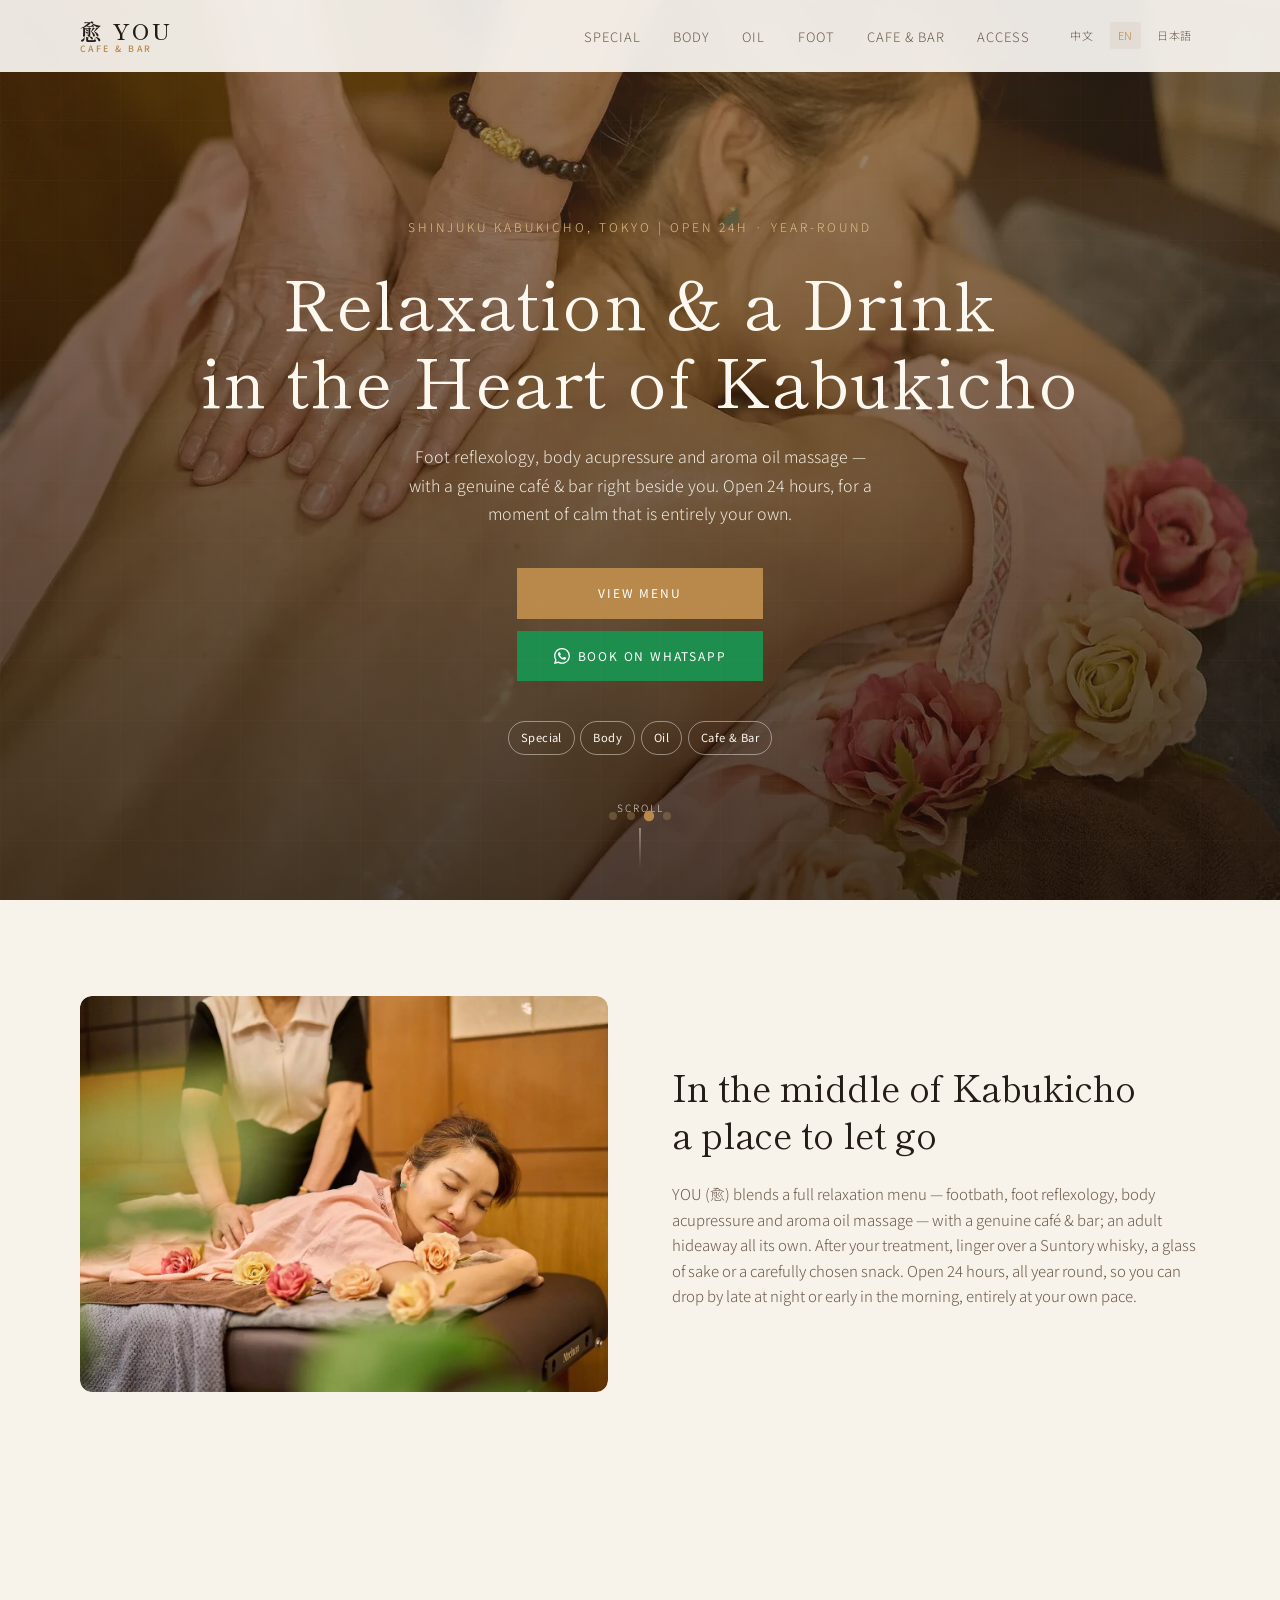
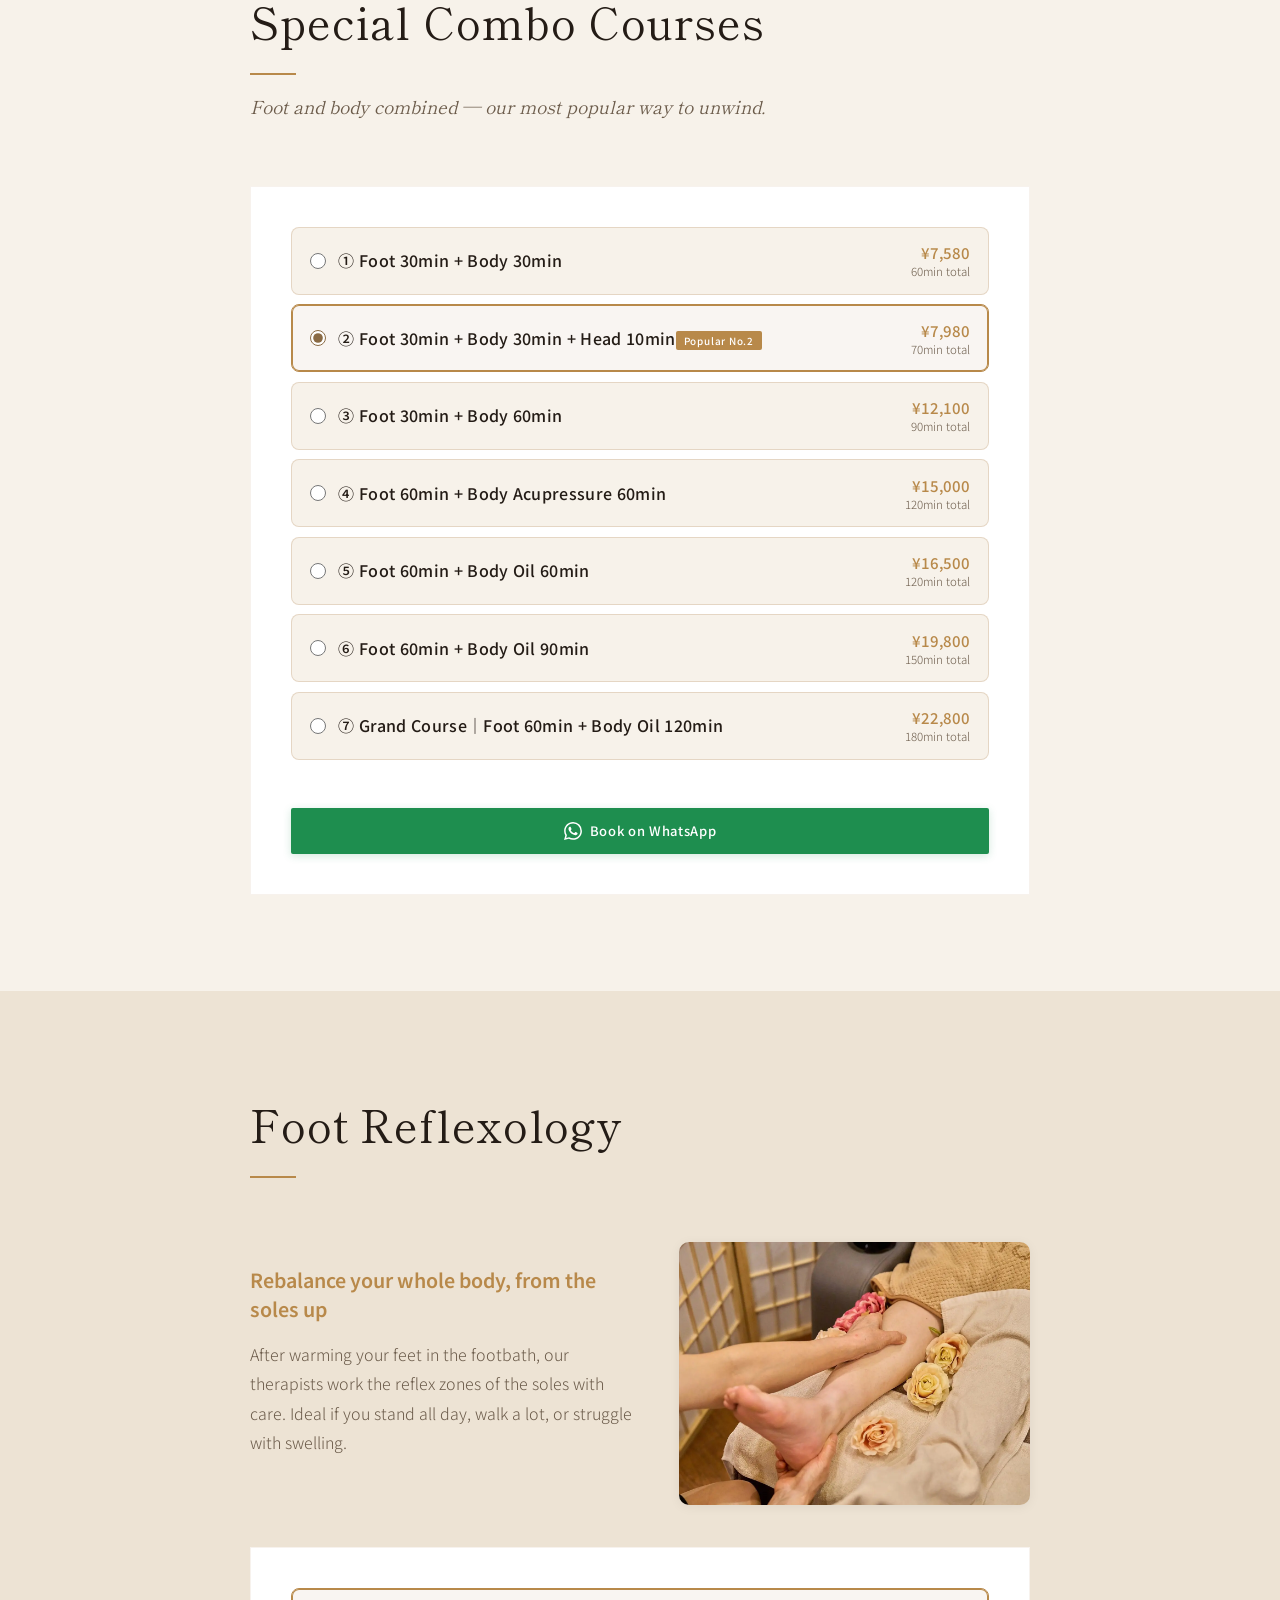
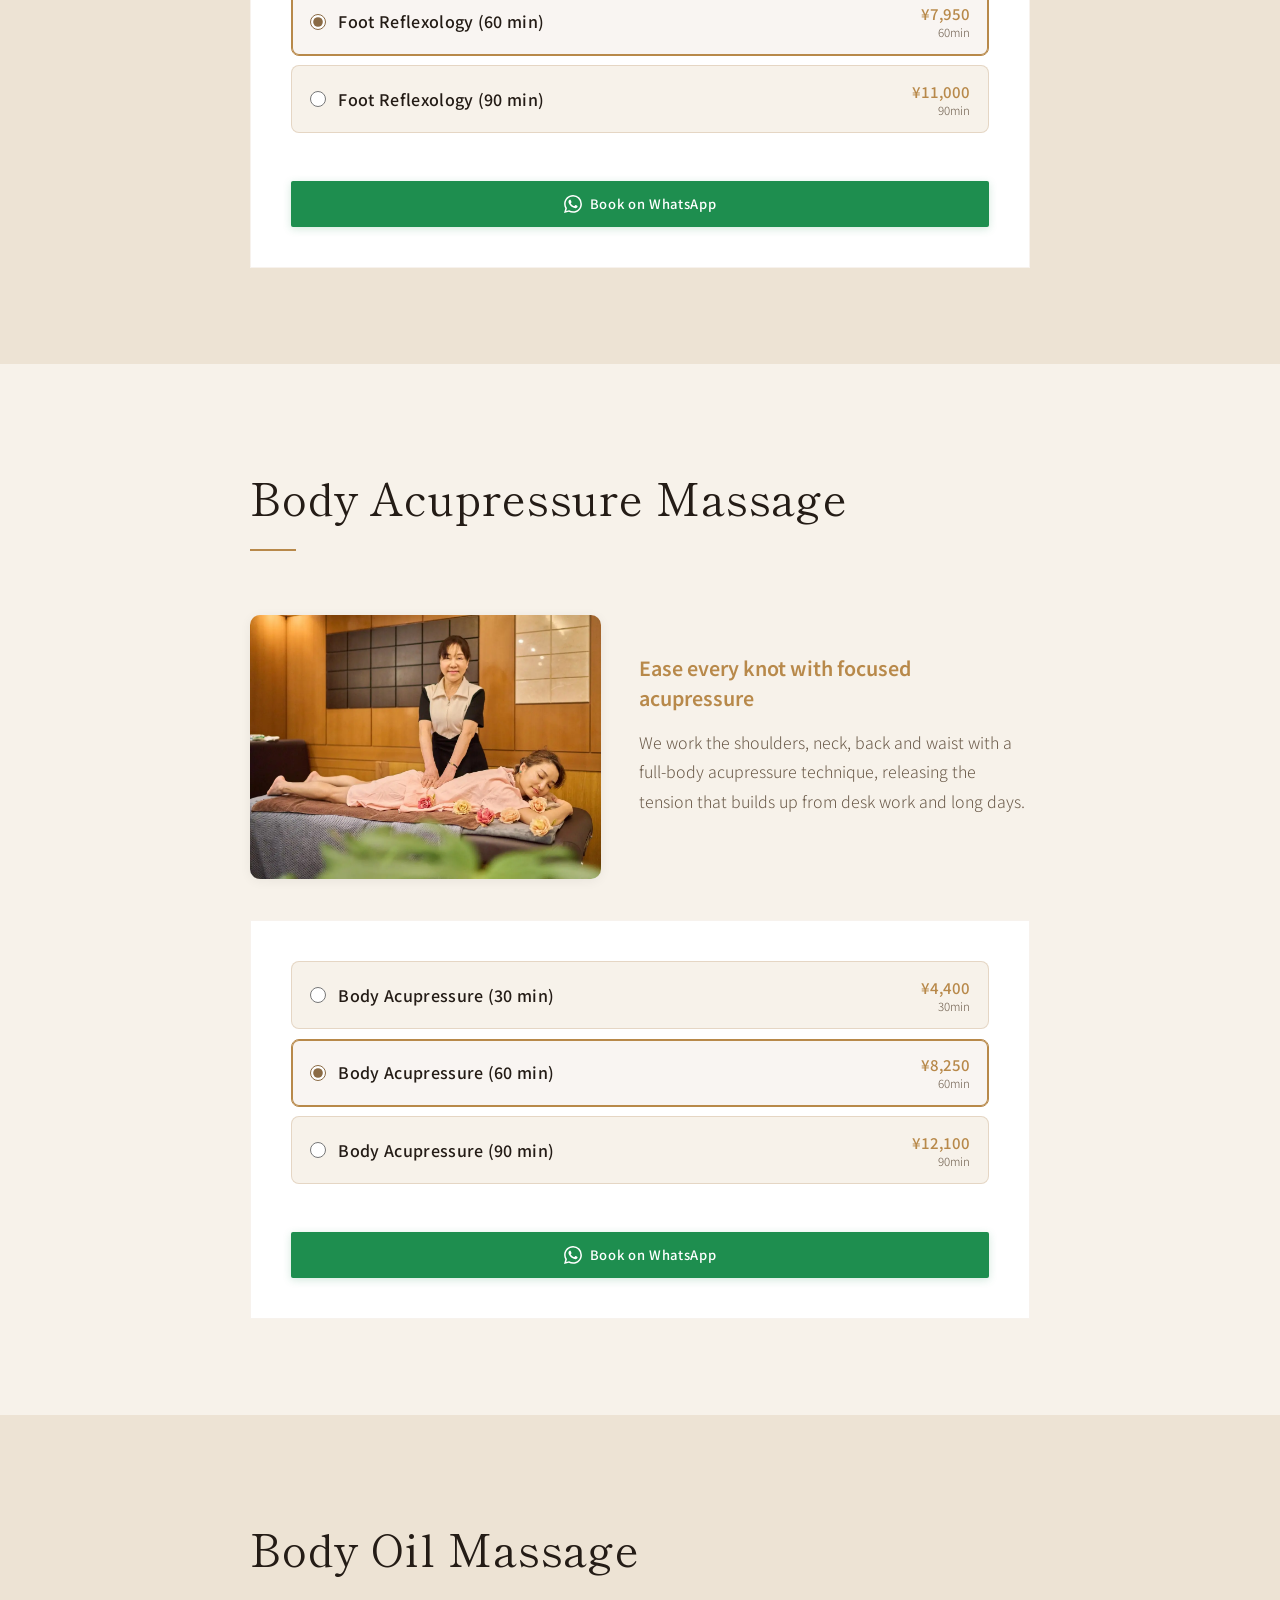
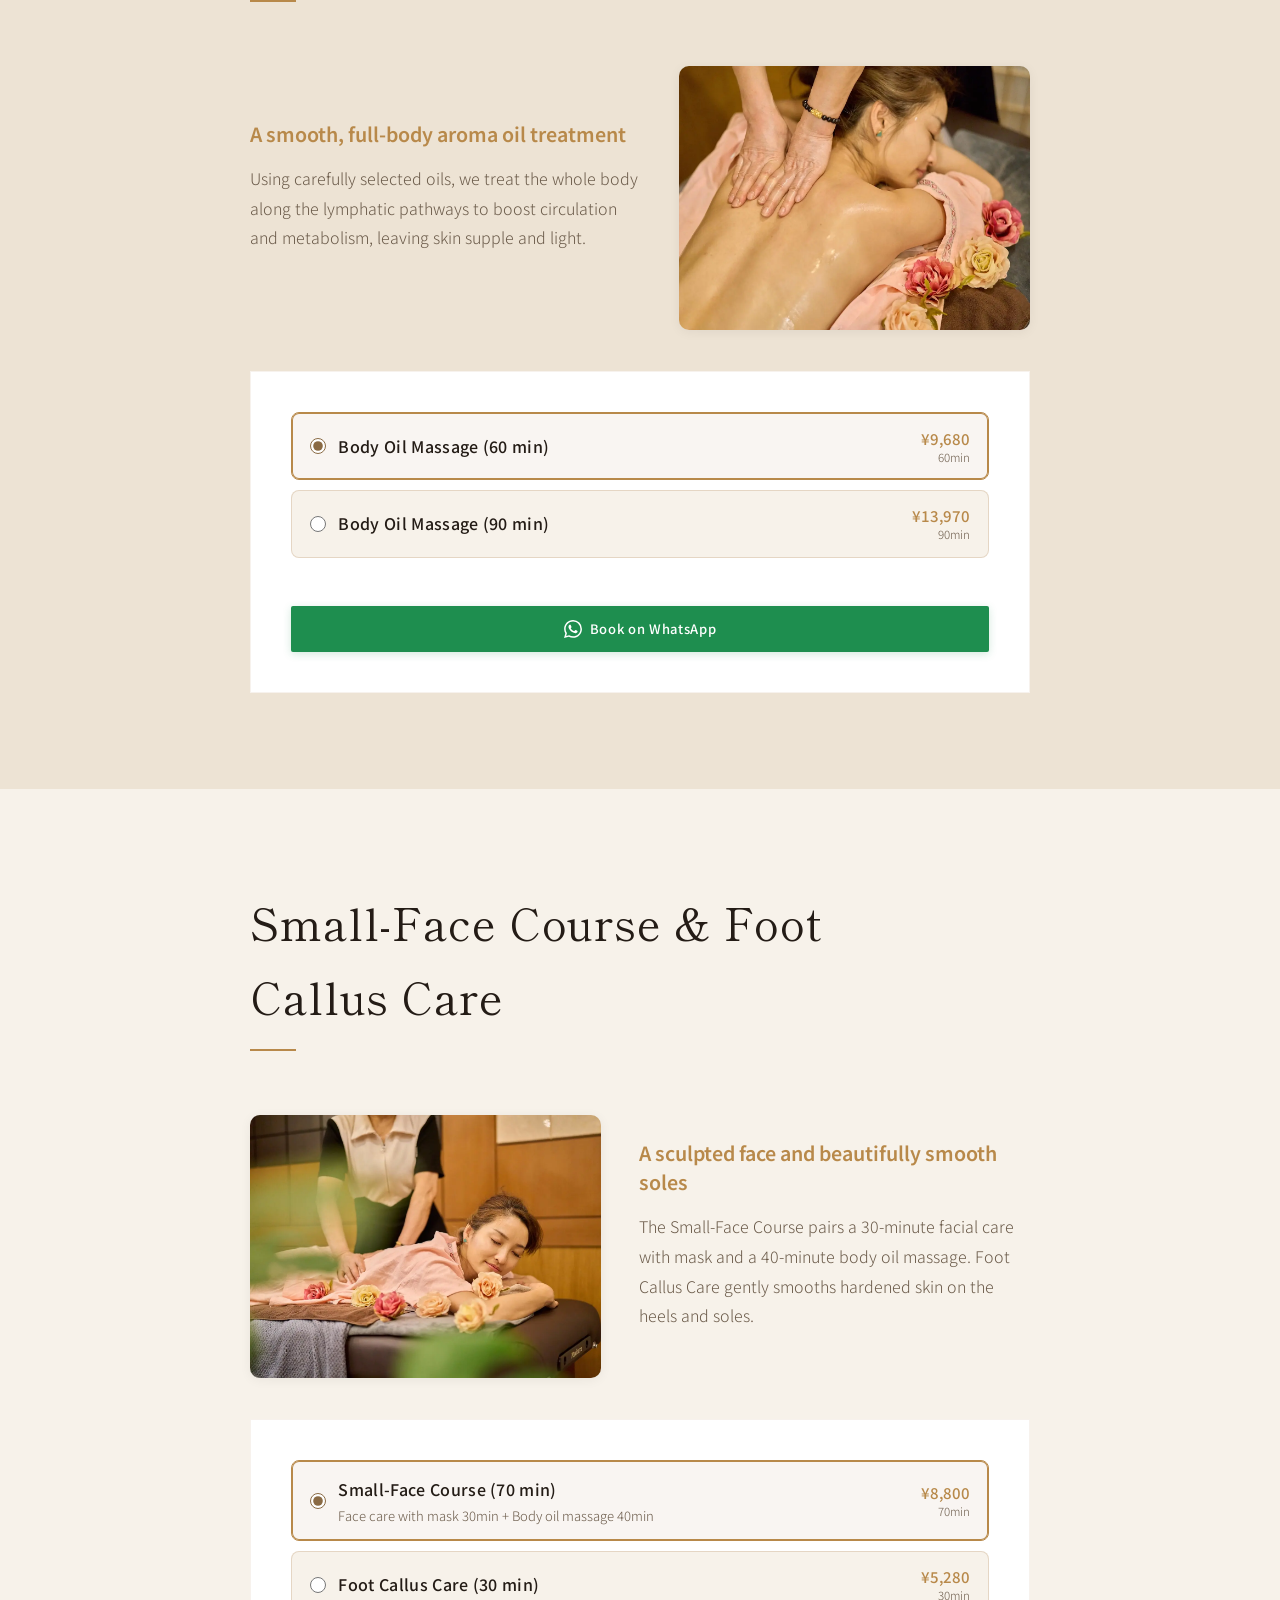
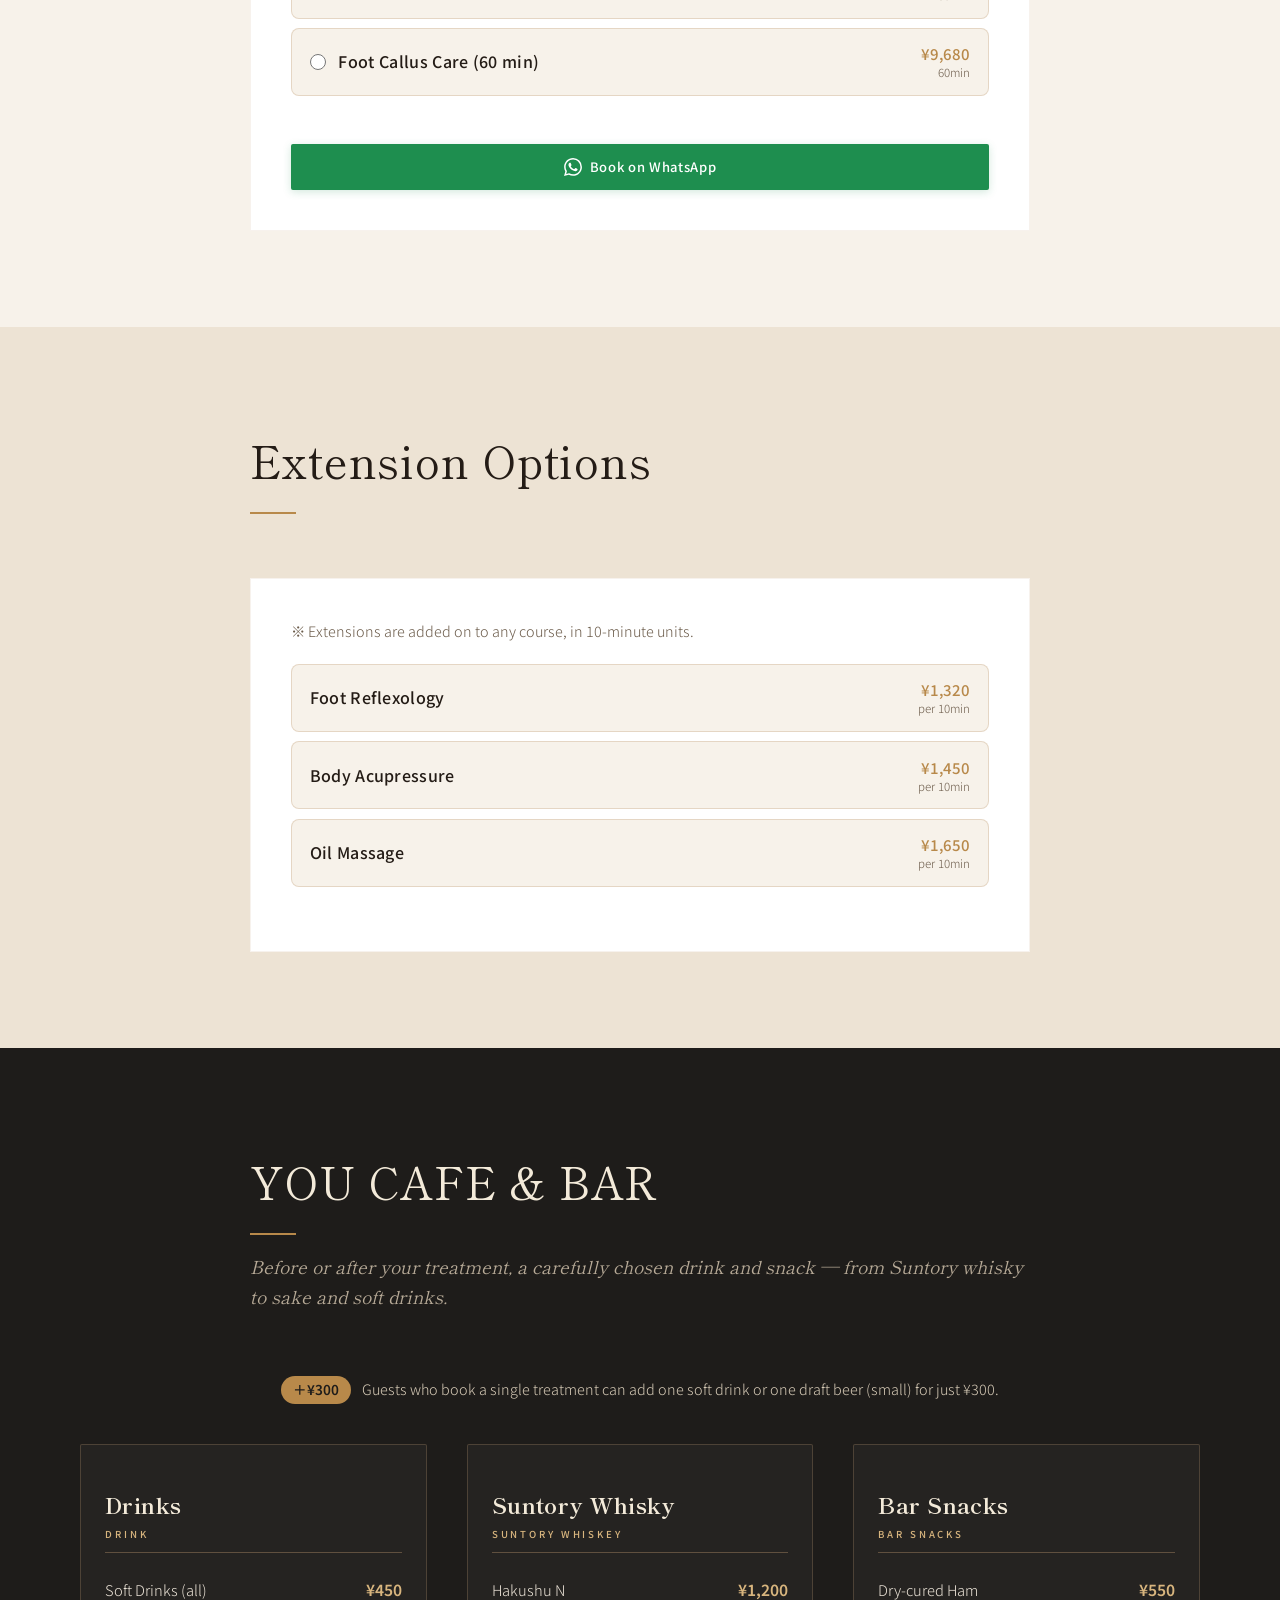
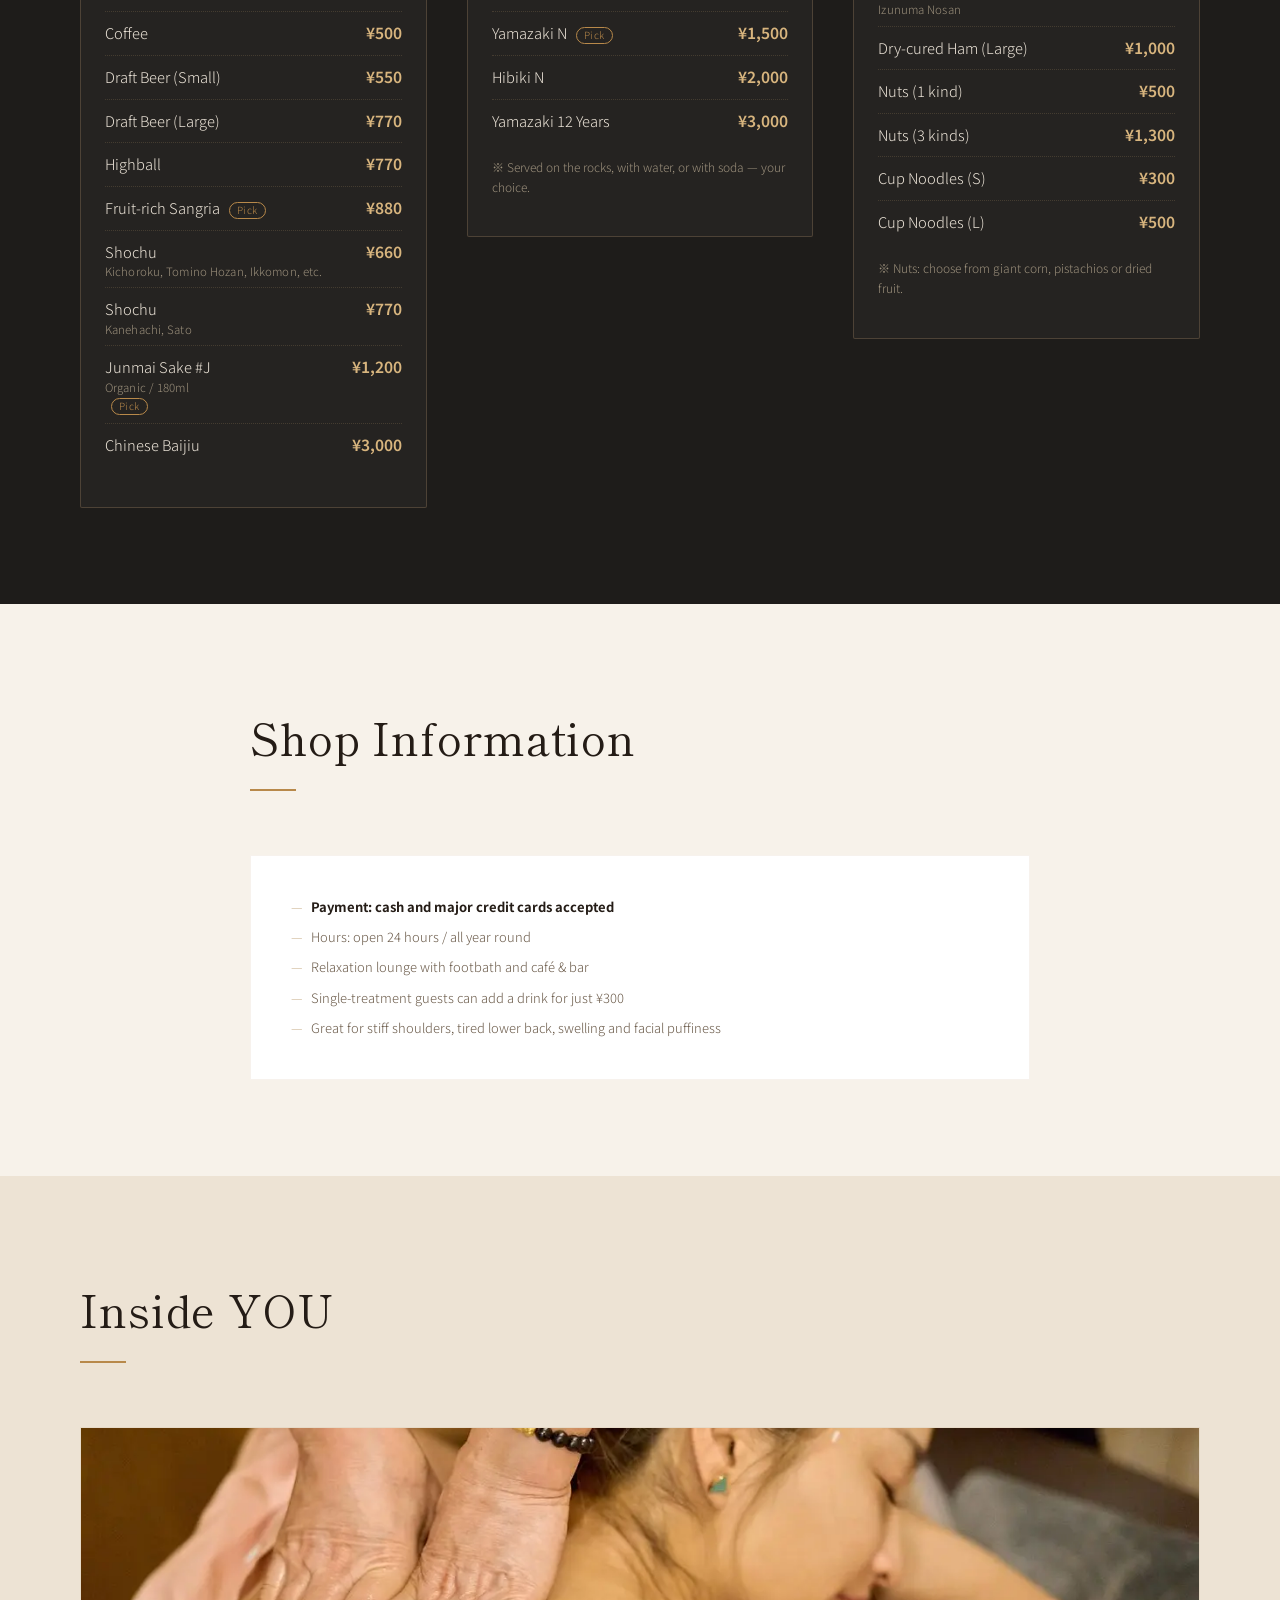
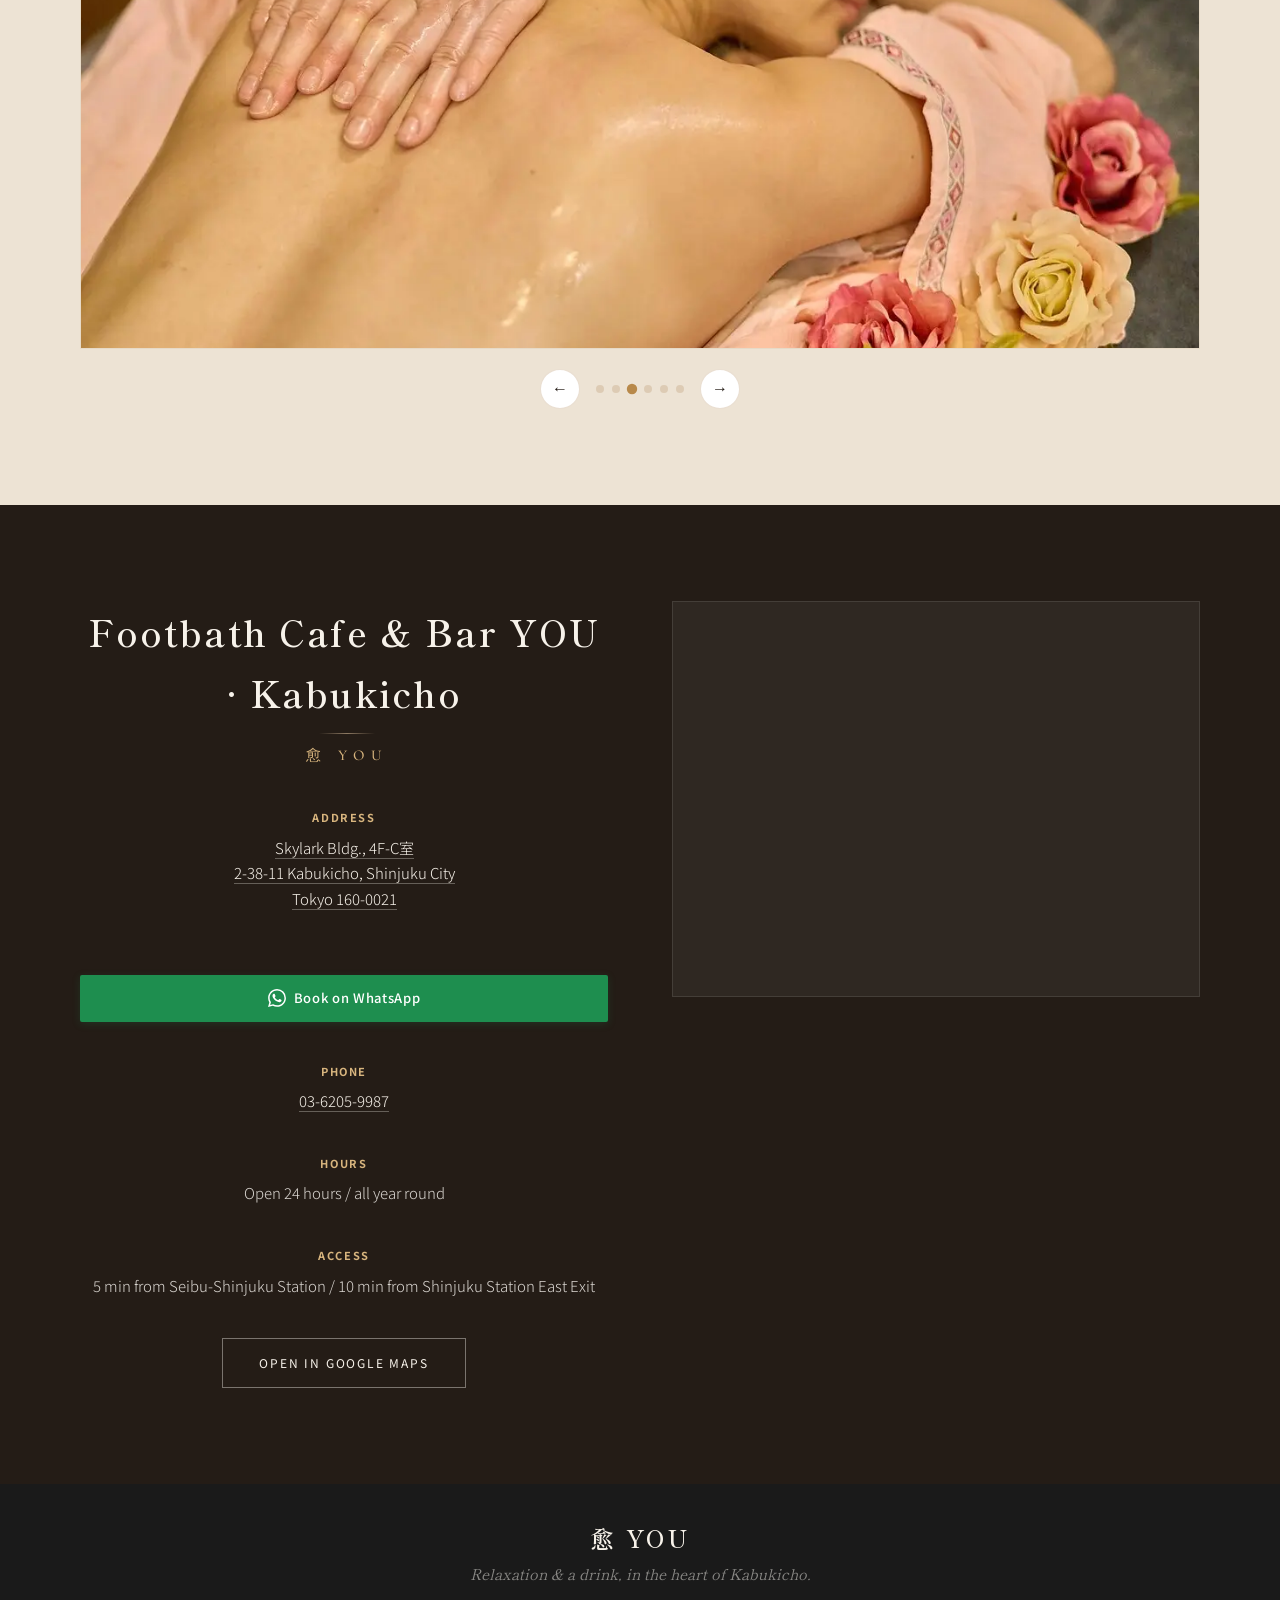
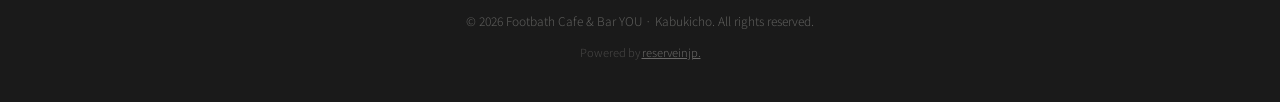
==== commit 26c53bff: "Cafe menu: rename whisky item to Highball/嗨棒 and remove the duplicate ¥880 highball row" ====
--- a/en/index.html
+++ b/en/index.html
@@ -300,7 +300,6 @@
               <div class="cafe-row"><span class="cafe-name">Draft Beer (Small)</span><span class="cafe-price">¥550</span></div>
               <div class="cafe-row"><span class="cafe-name">Draft Beer (Large)</span><span class="cafe-price">¥770</span></div>
               <div class="cafe-row"><span class="cafe-name">Highball</span><span class="cafe-price">¥770</span></div>
-              <div class="cafe-row"><span class="cafe-name">Whisky</span><span class="cafe-price">¥880</span></div>
               <div class="cafe-row"><span class="cafe-name">Fruit-rich Sangria <span class="cafe-rec">Pick</span></span><span class="cafe-price">¥880</span></div>
               <div class="cafe-row"><span class="cafe-name">Shochu <span class="cafe-desc">Kichoroku, Tomino Hozan, Ikkomon, etc.</span></span><span class="cafe-price">¥660</span></div>
               <div class="cafe-row"><span class="cafe-name">Shochu <span class="cafe-desc">Kanehachi, Sato</span></span><span class="cafe-price">¥770</span></div>
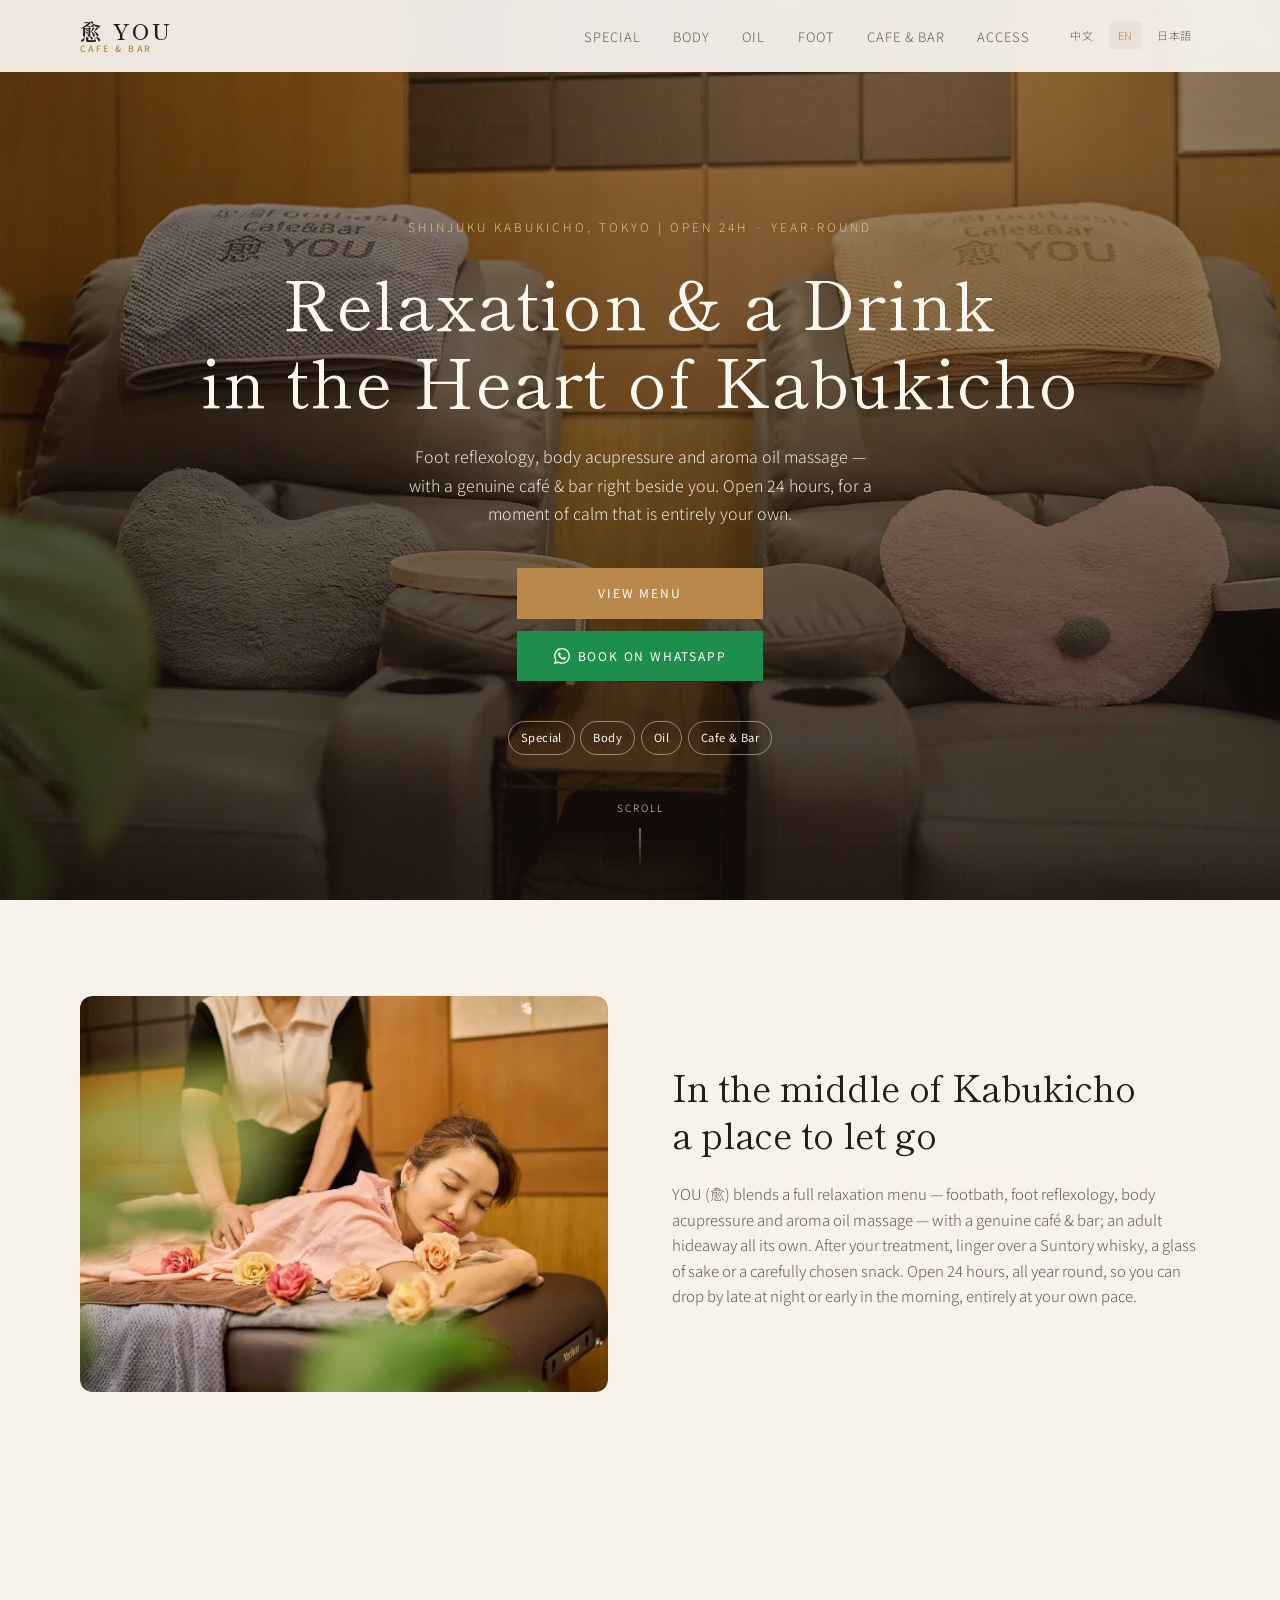
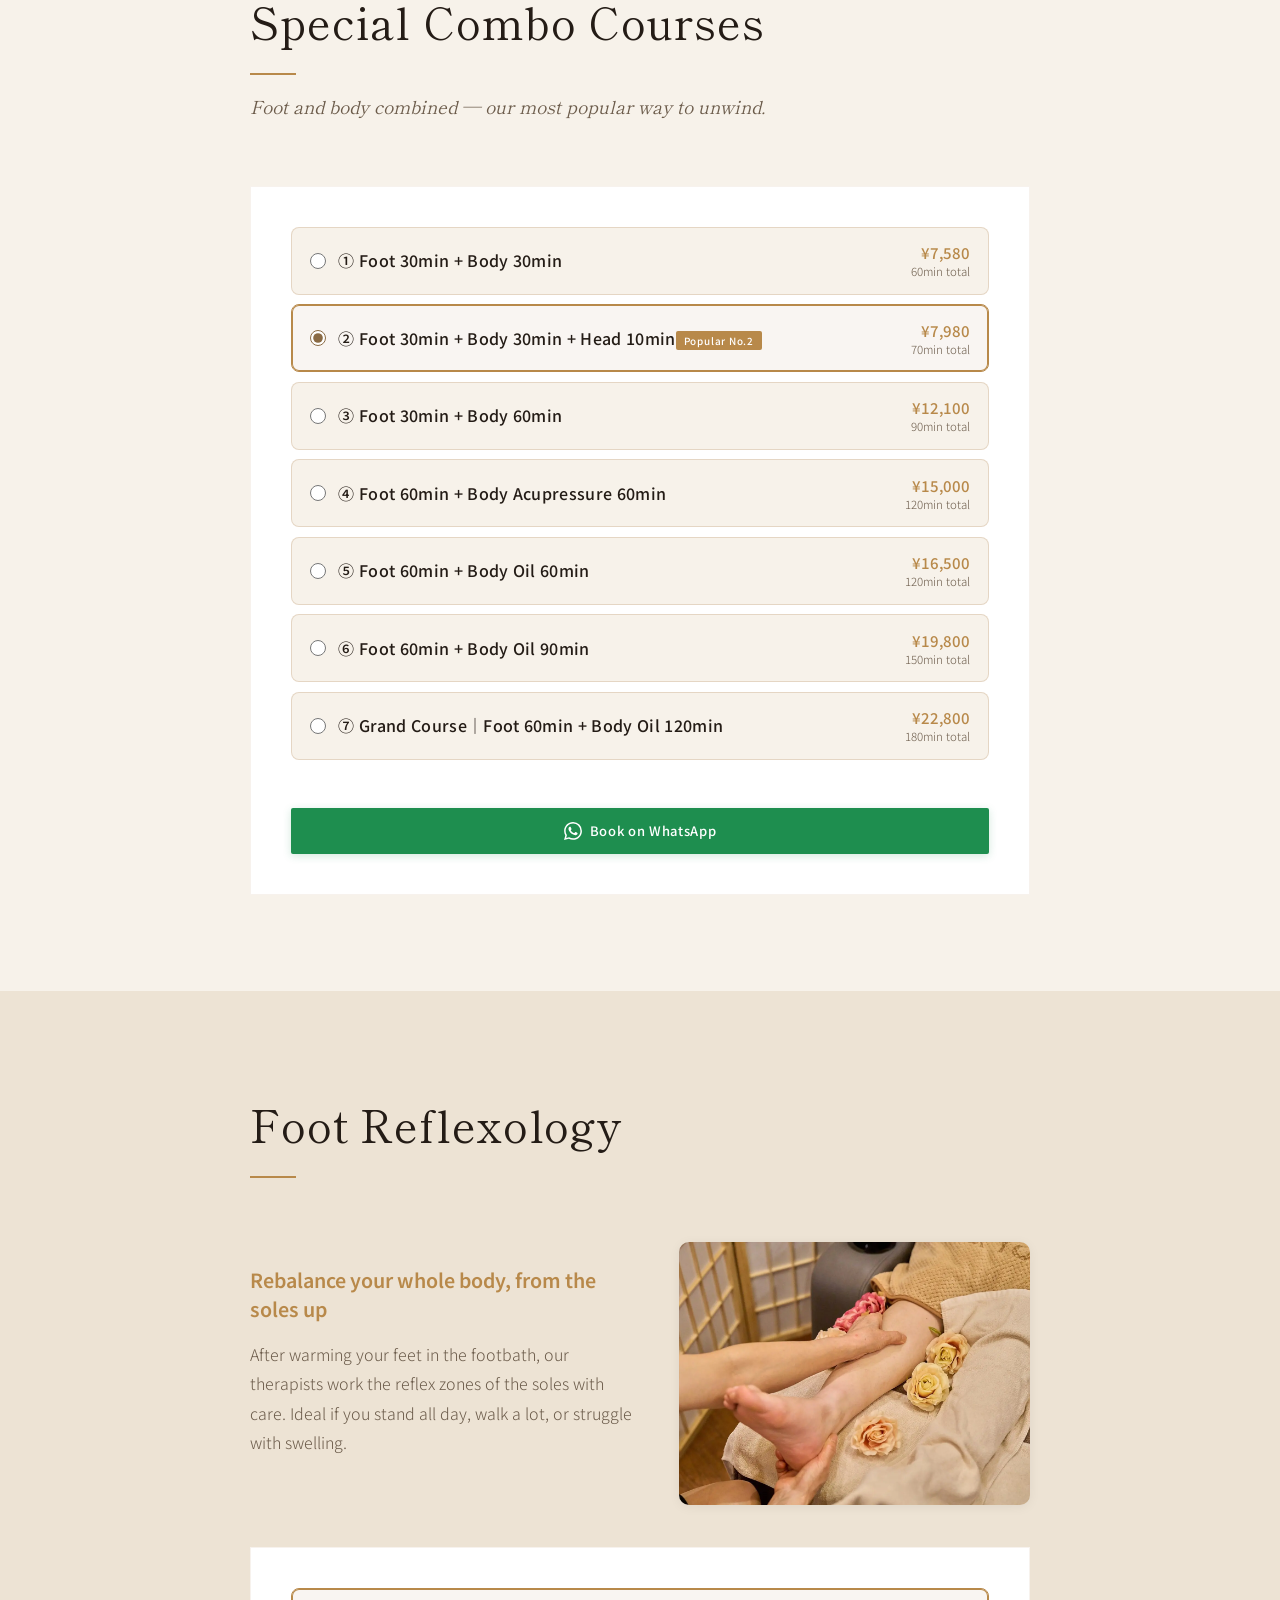
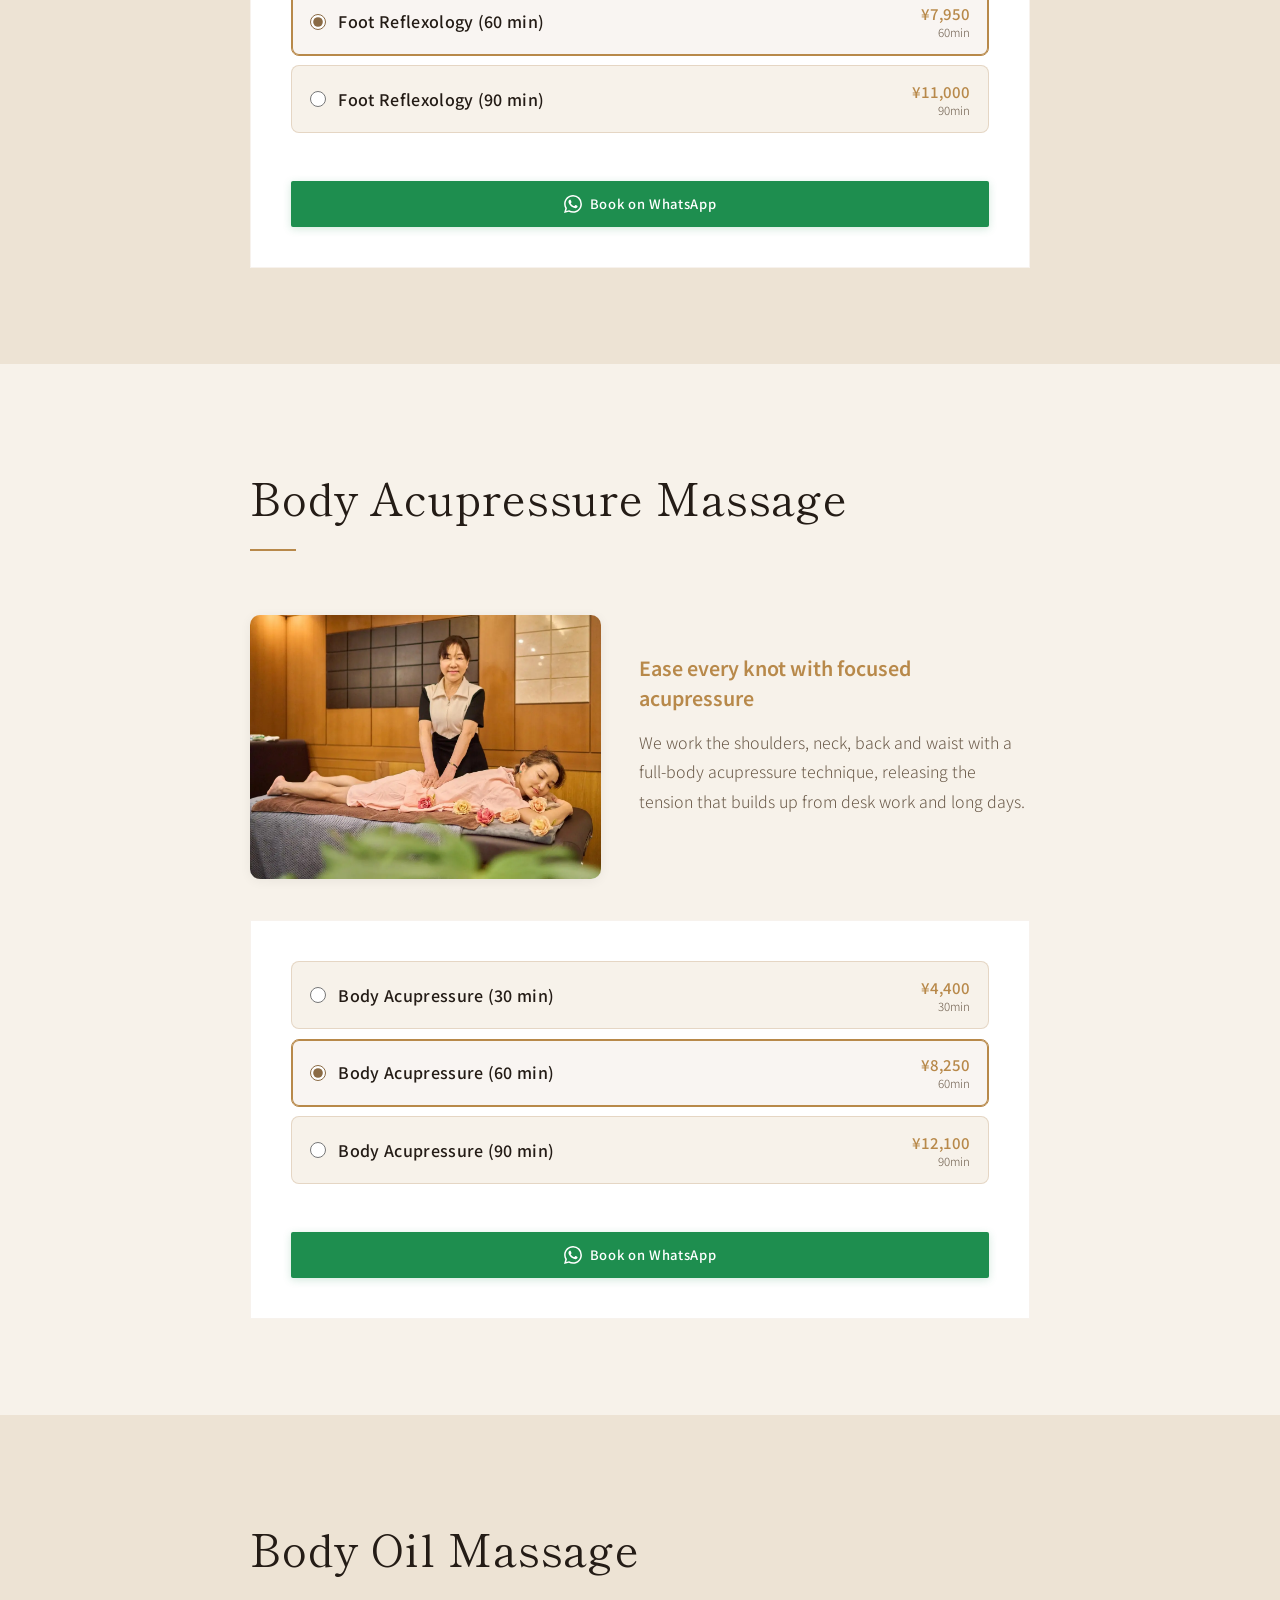
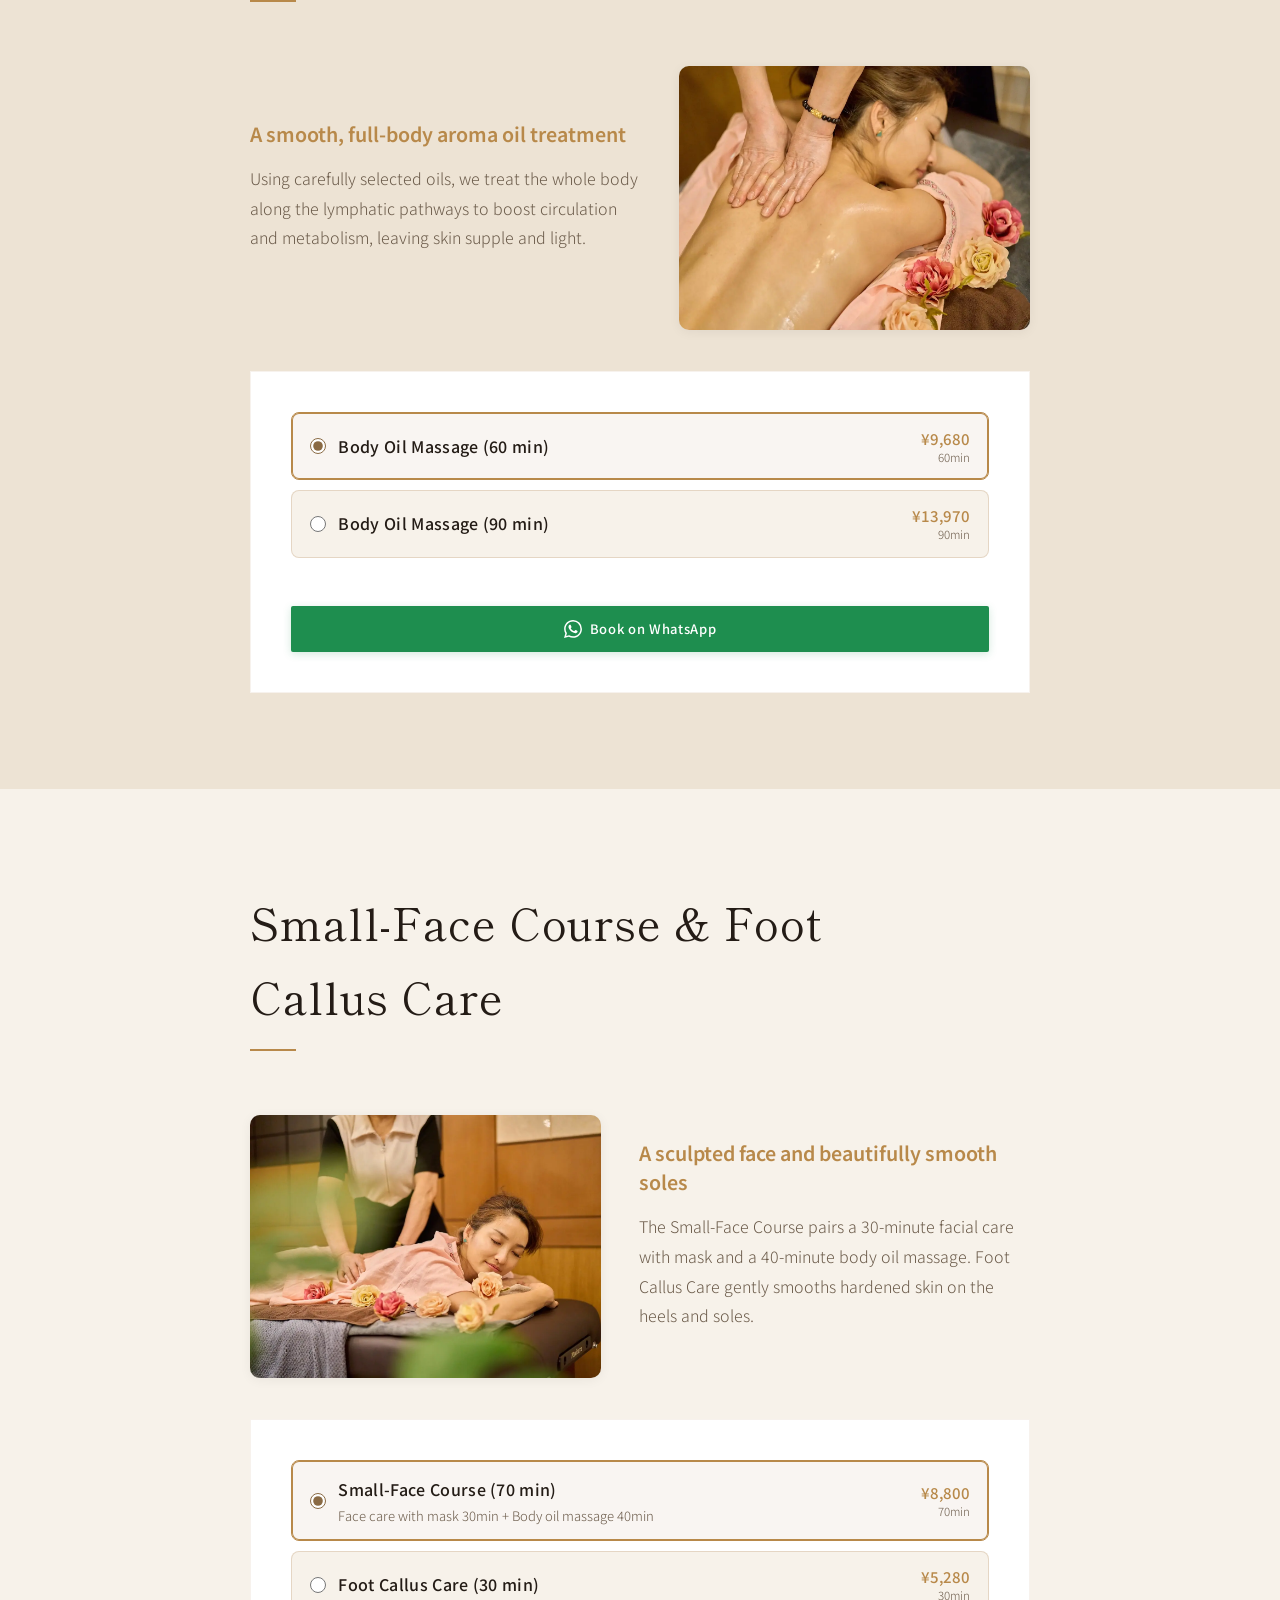
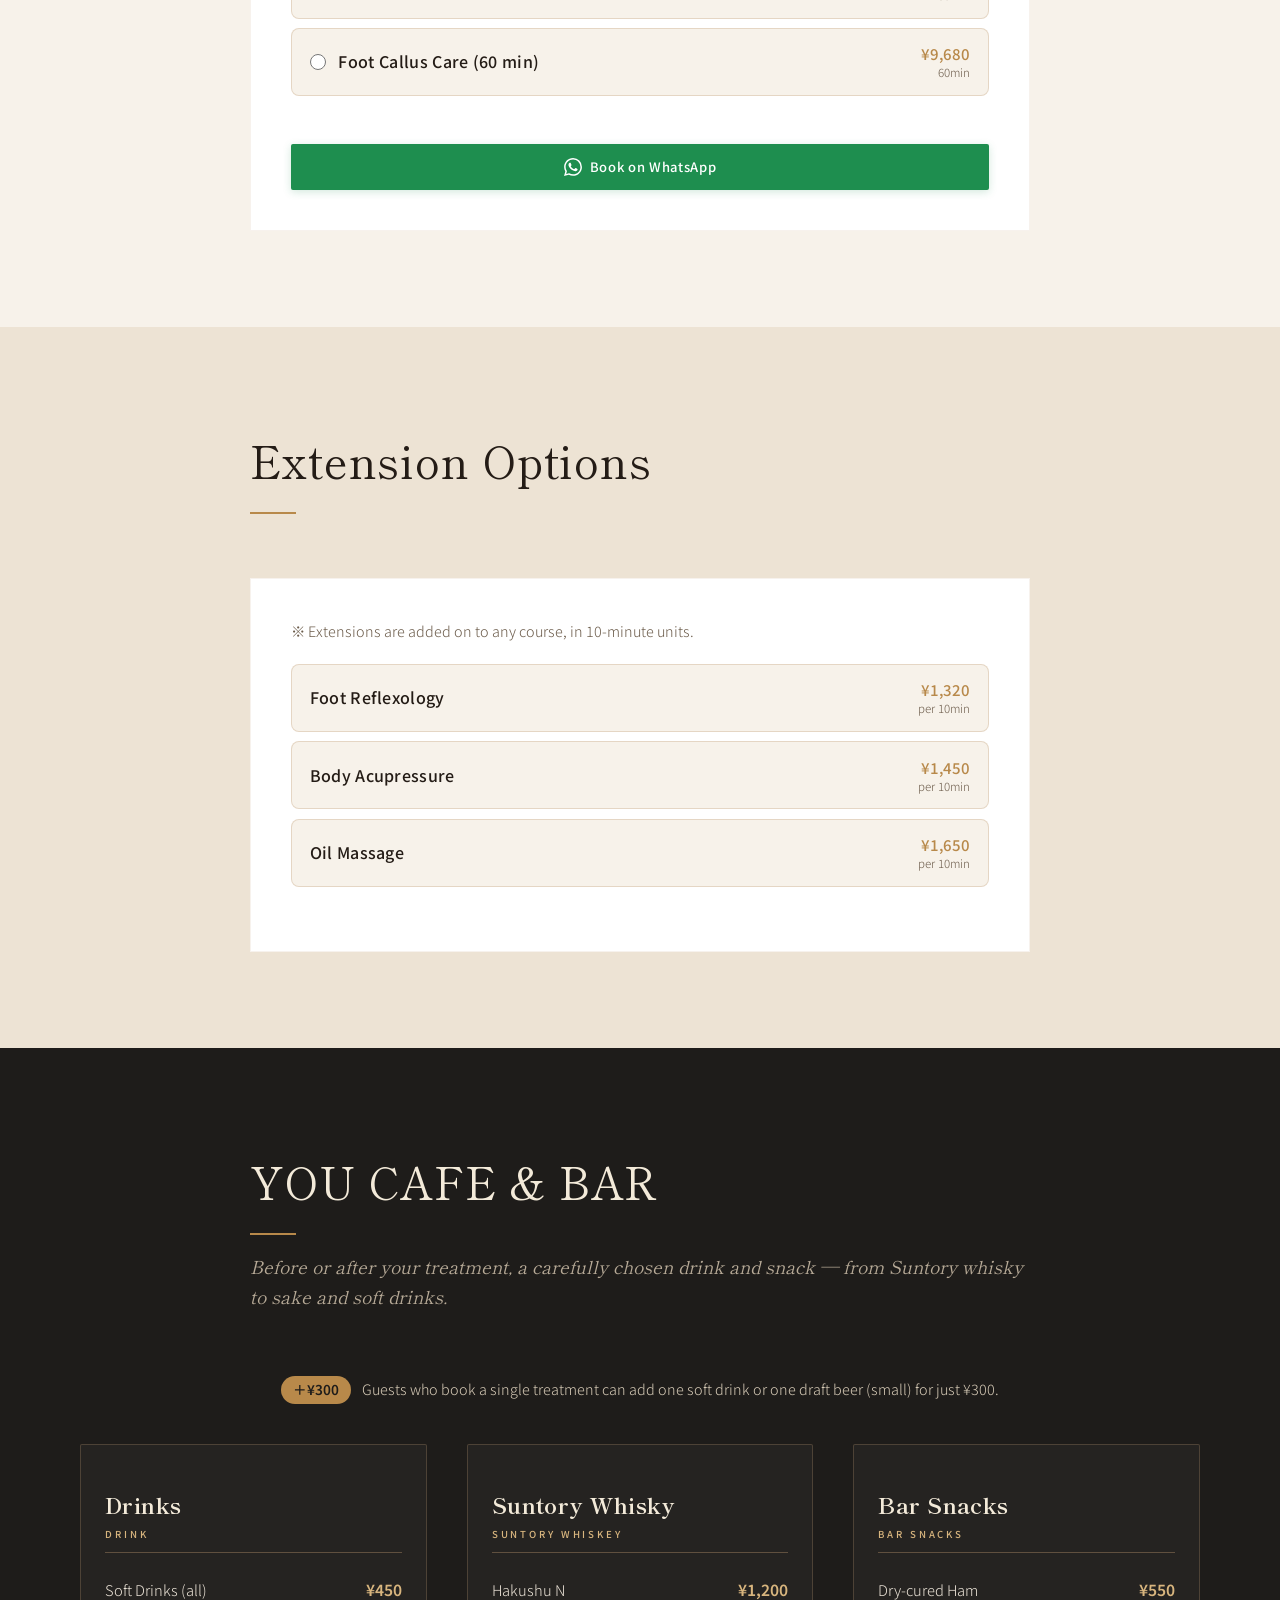
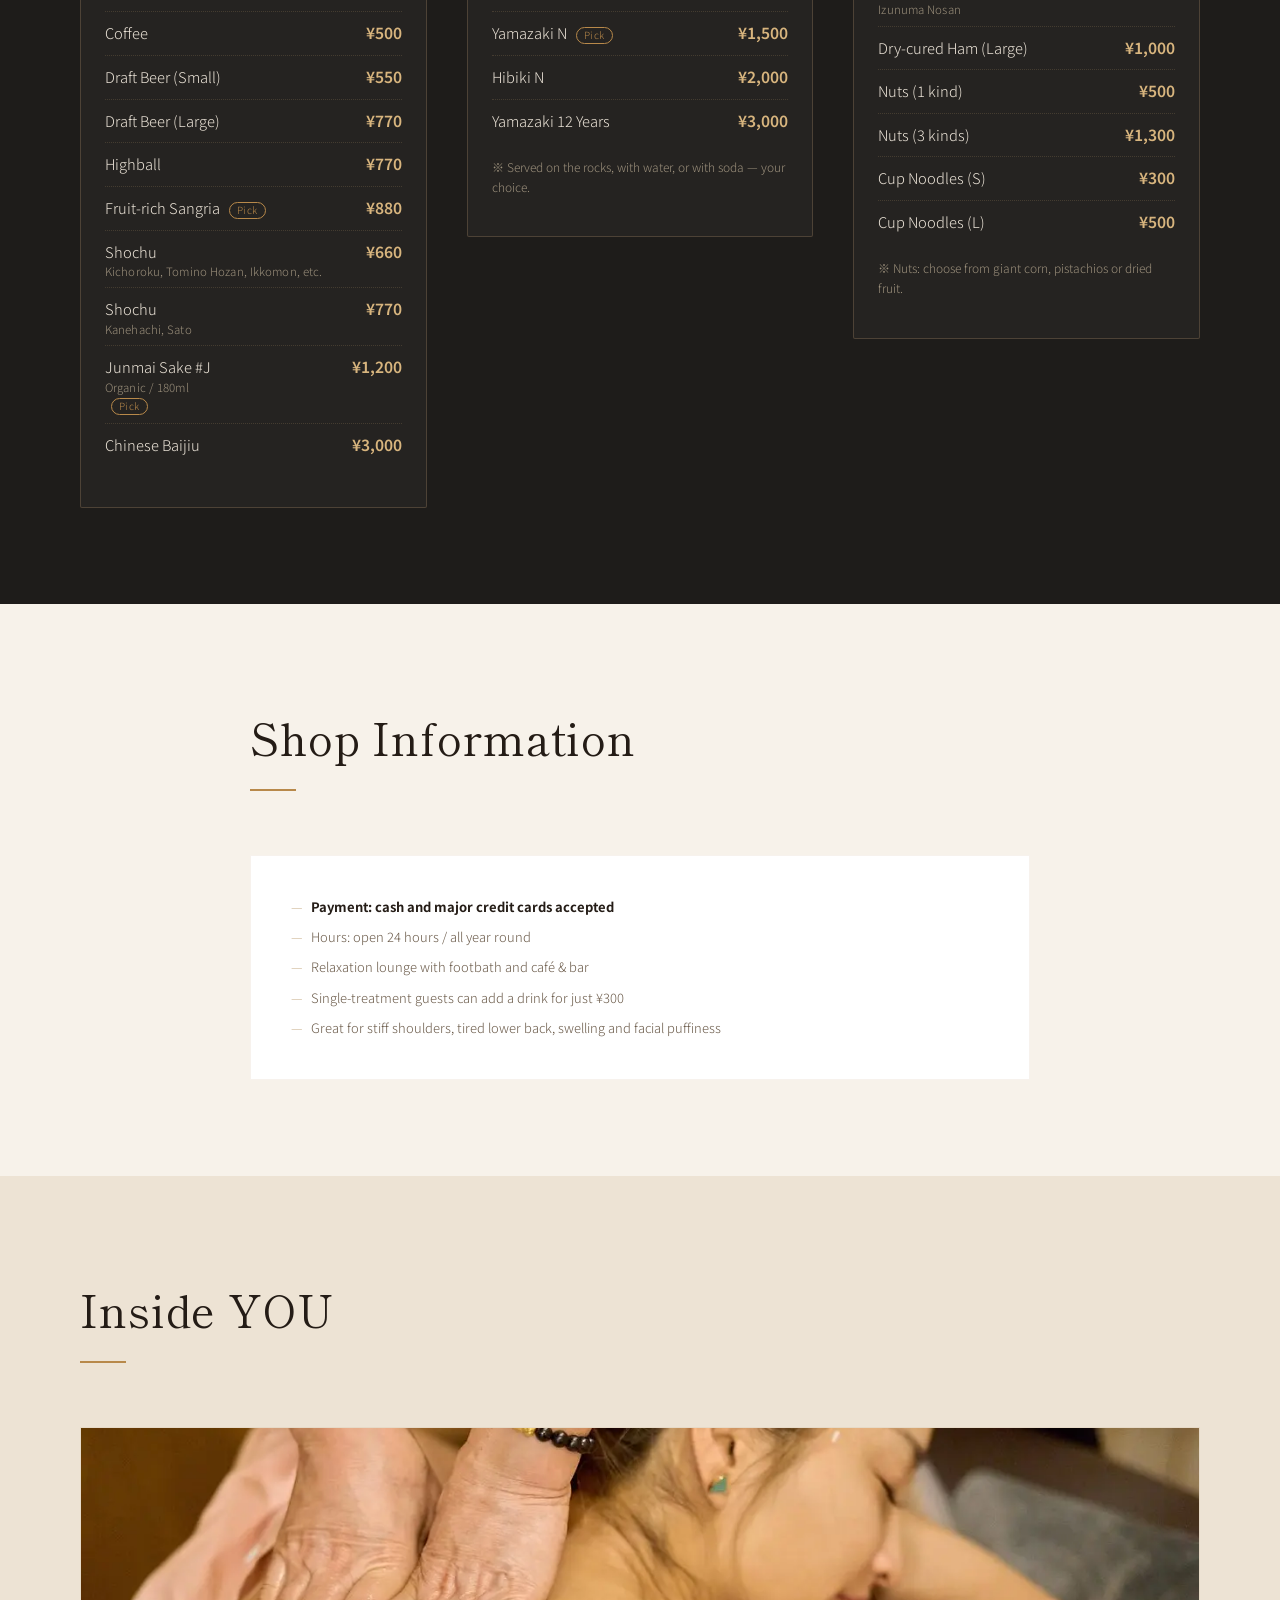
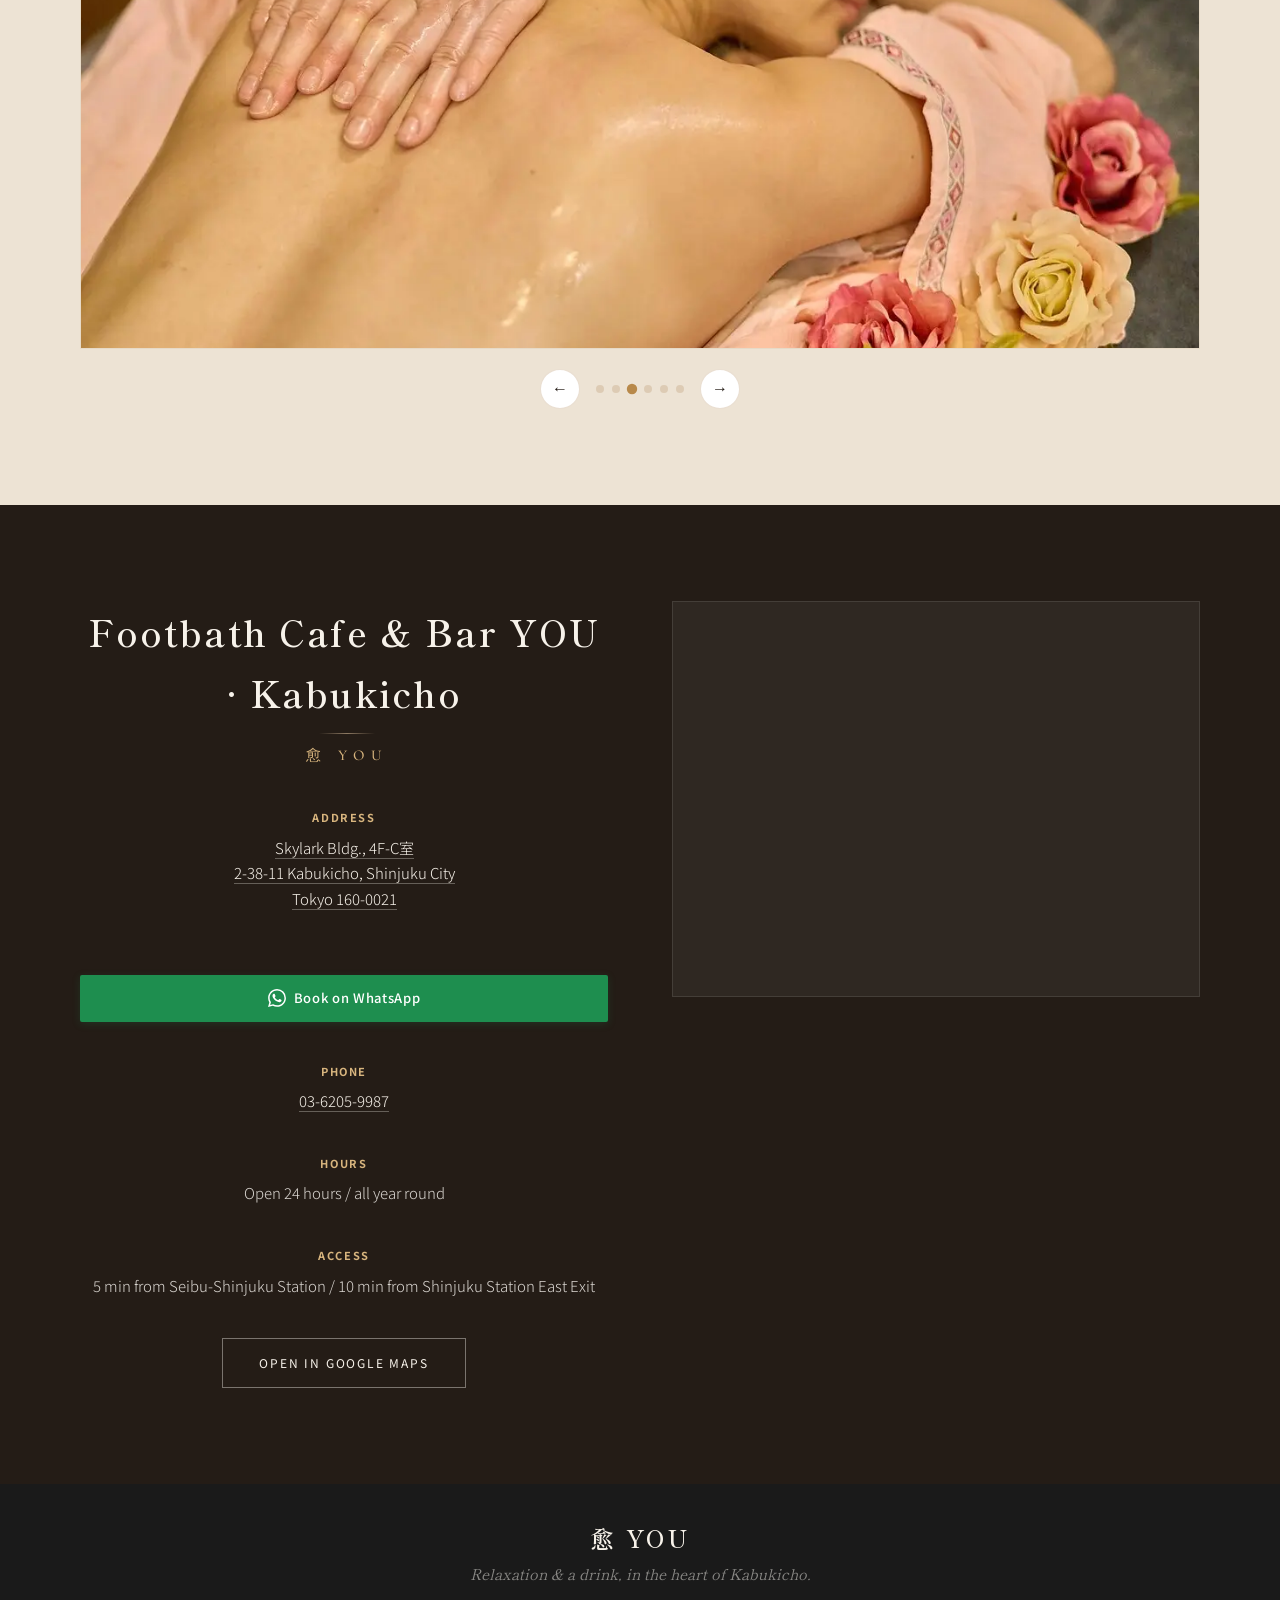
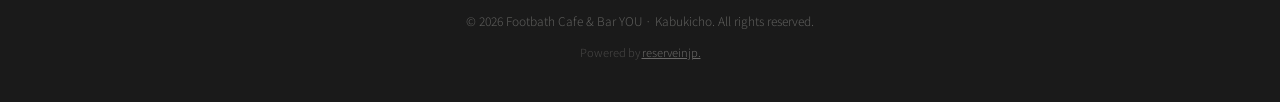
==== commit 5187248e: "Hero: single static background image on language pages (no carousel)" ====
--- a/en/index.html
+++ b/en/index.html
@@ -40,9 +40,6 @@
     <section class="hero">
       <div class="hero-carousel" id="heroCarousel">
         <div class="hero-slide active" style="background-image: url(../assets/images/interior.webp);"></div>
-        <div class="hero-slide" style="background-image: url(../assets/images/room.webp);"></div>
-        <div class="hero-slide" style="background-image: url(../assets/images/oil.webp);"></div>
-        <div class="hero-slide" style="background-image: url(../assets/images/bar.webp);"></div>
       </div>
       <div class="hero-grid-overlay"></div>
       <div class="hero-content container">
@@ -62,12 +59,6 @@
           <a href="#oil" class="hero-nav-pill">Oil</a>
           <a href="#cafebar" class="hero-nav-pill">Cafe &amp; Bar</a>
         </div>
-      </div>
-      <div class="hero-dots" id="heroDots">
-        <button class="hero-dot active" data-index="0" aria-label="Slide 1"></button>
-        <button class="hero-dot" data-index="1" aria-label="Slide 2"></button>
-        <button class="hero-dot" data-index="2" aria-label="Slide 3"></button>
-        <button class="hero-dot" data-index="3" aria-label="Slide 4"></button>
       </div>
       <div class="hero-scroll">
         <span>Scroll</span>
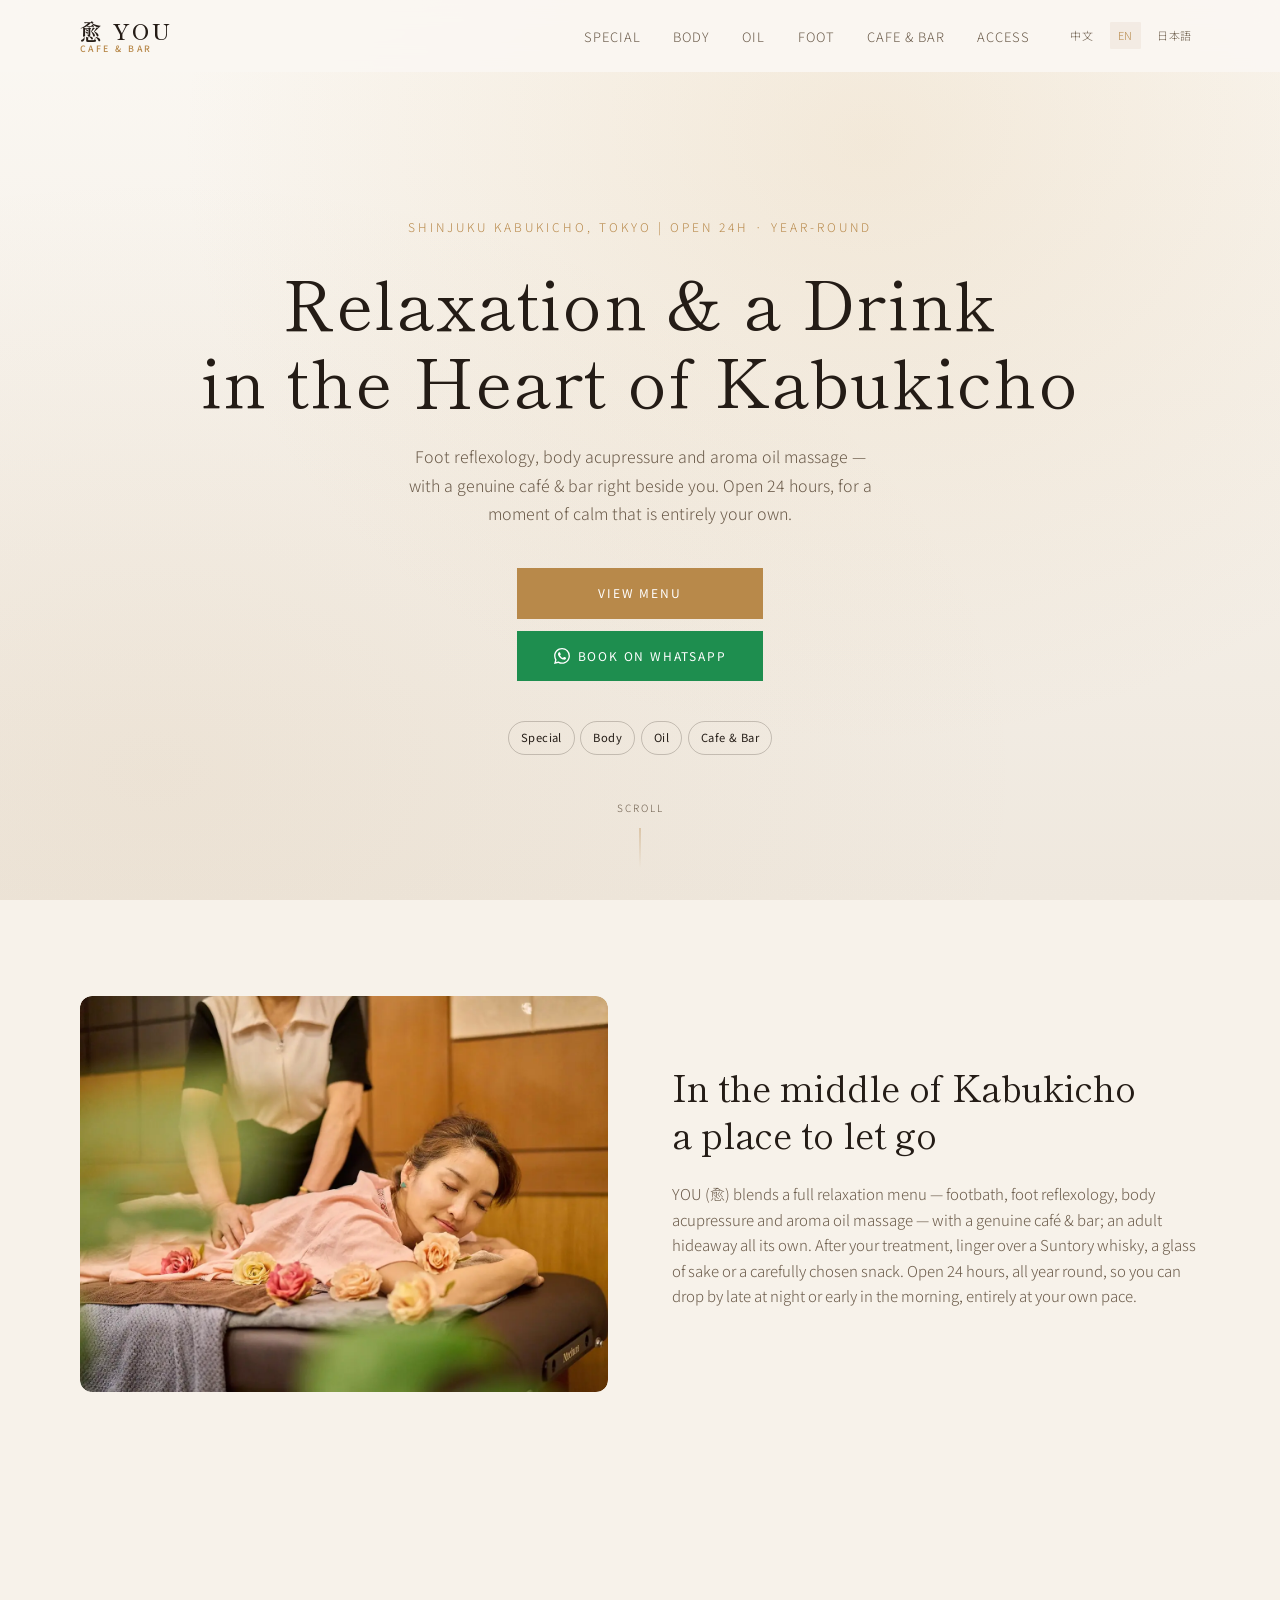
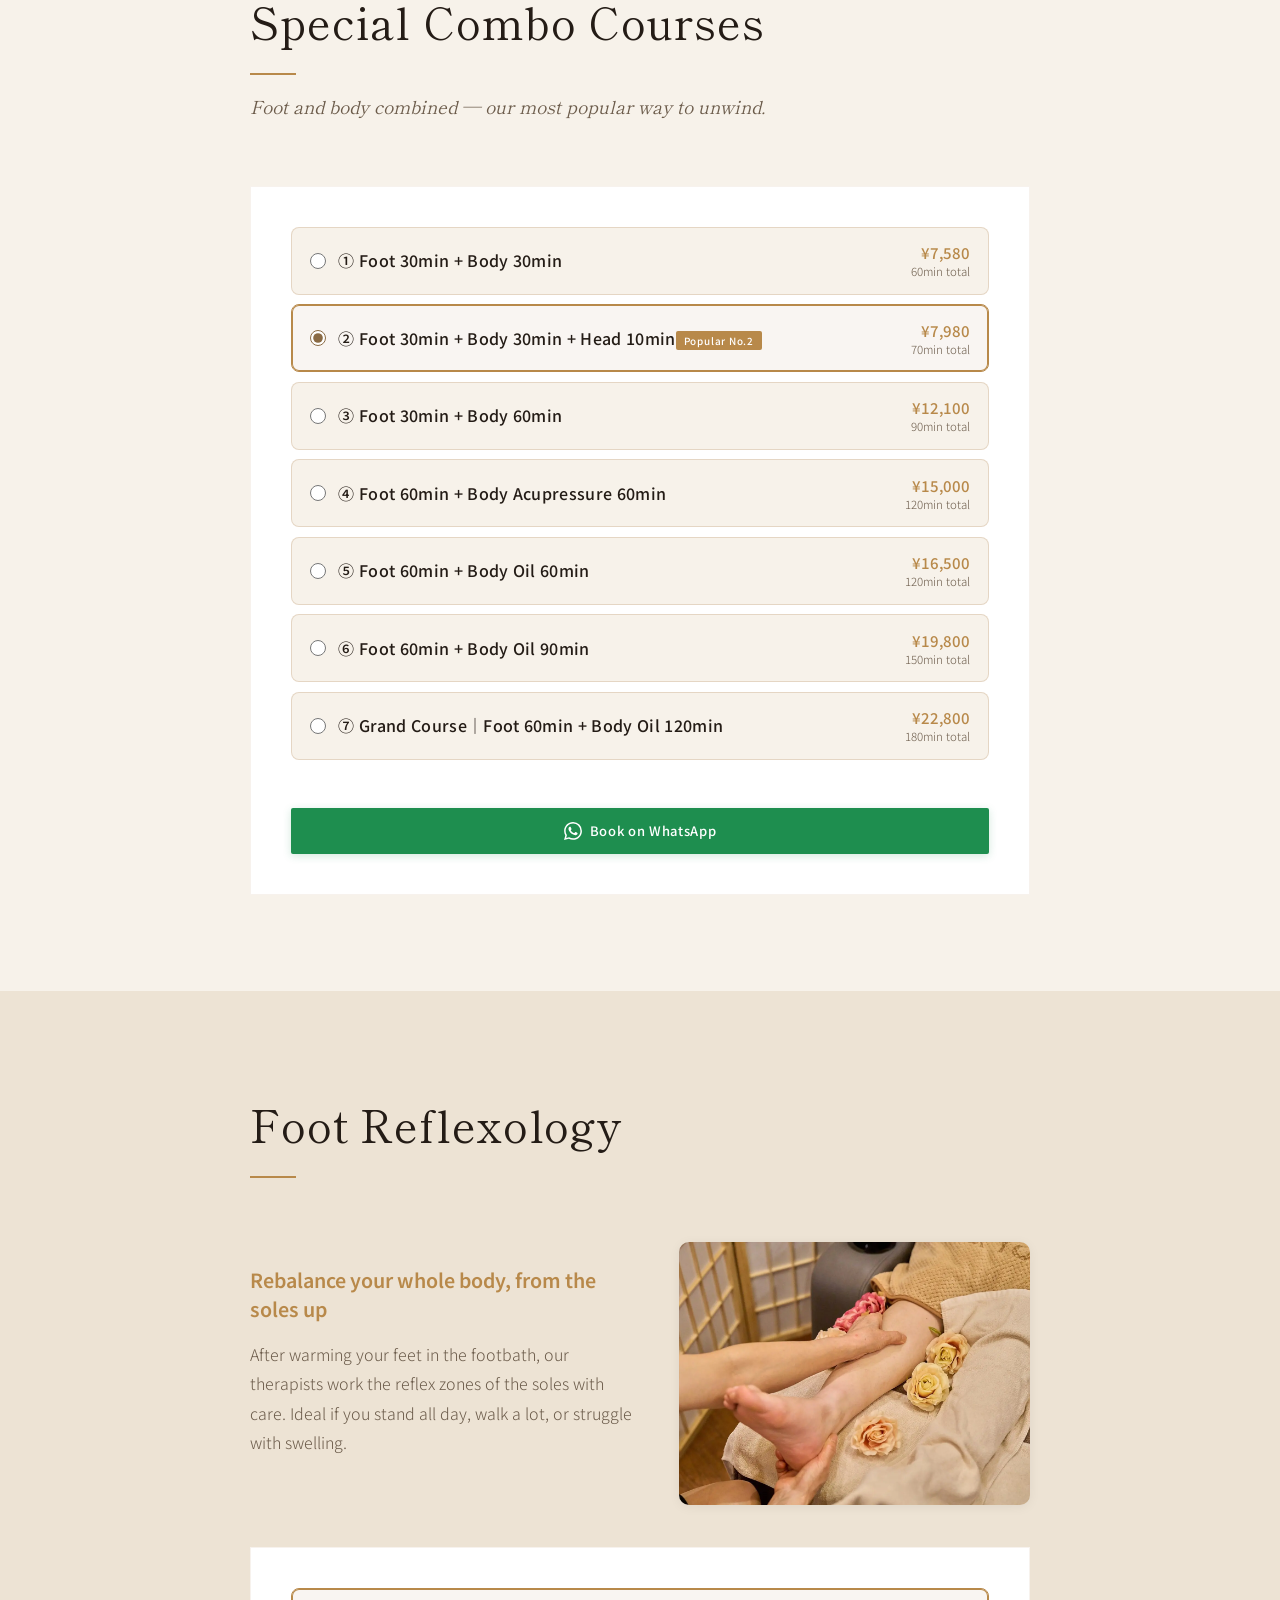
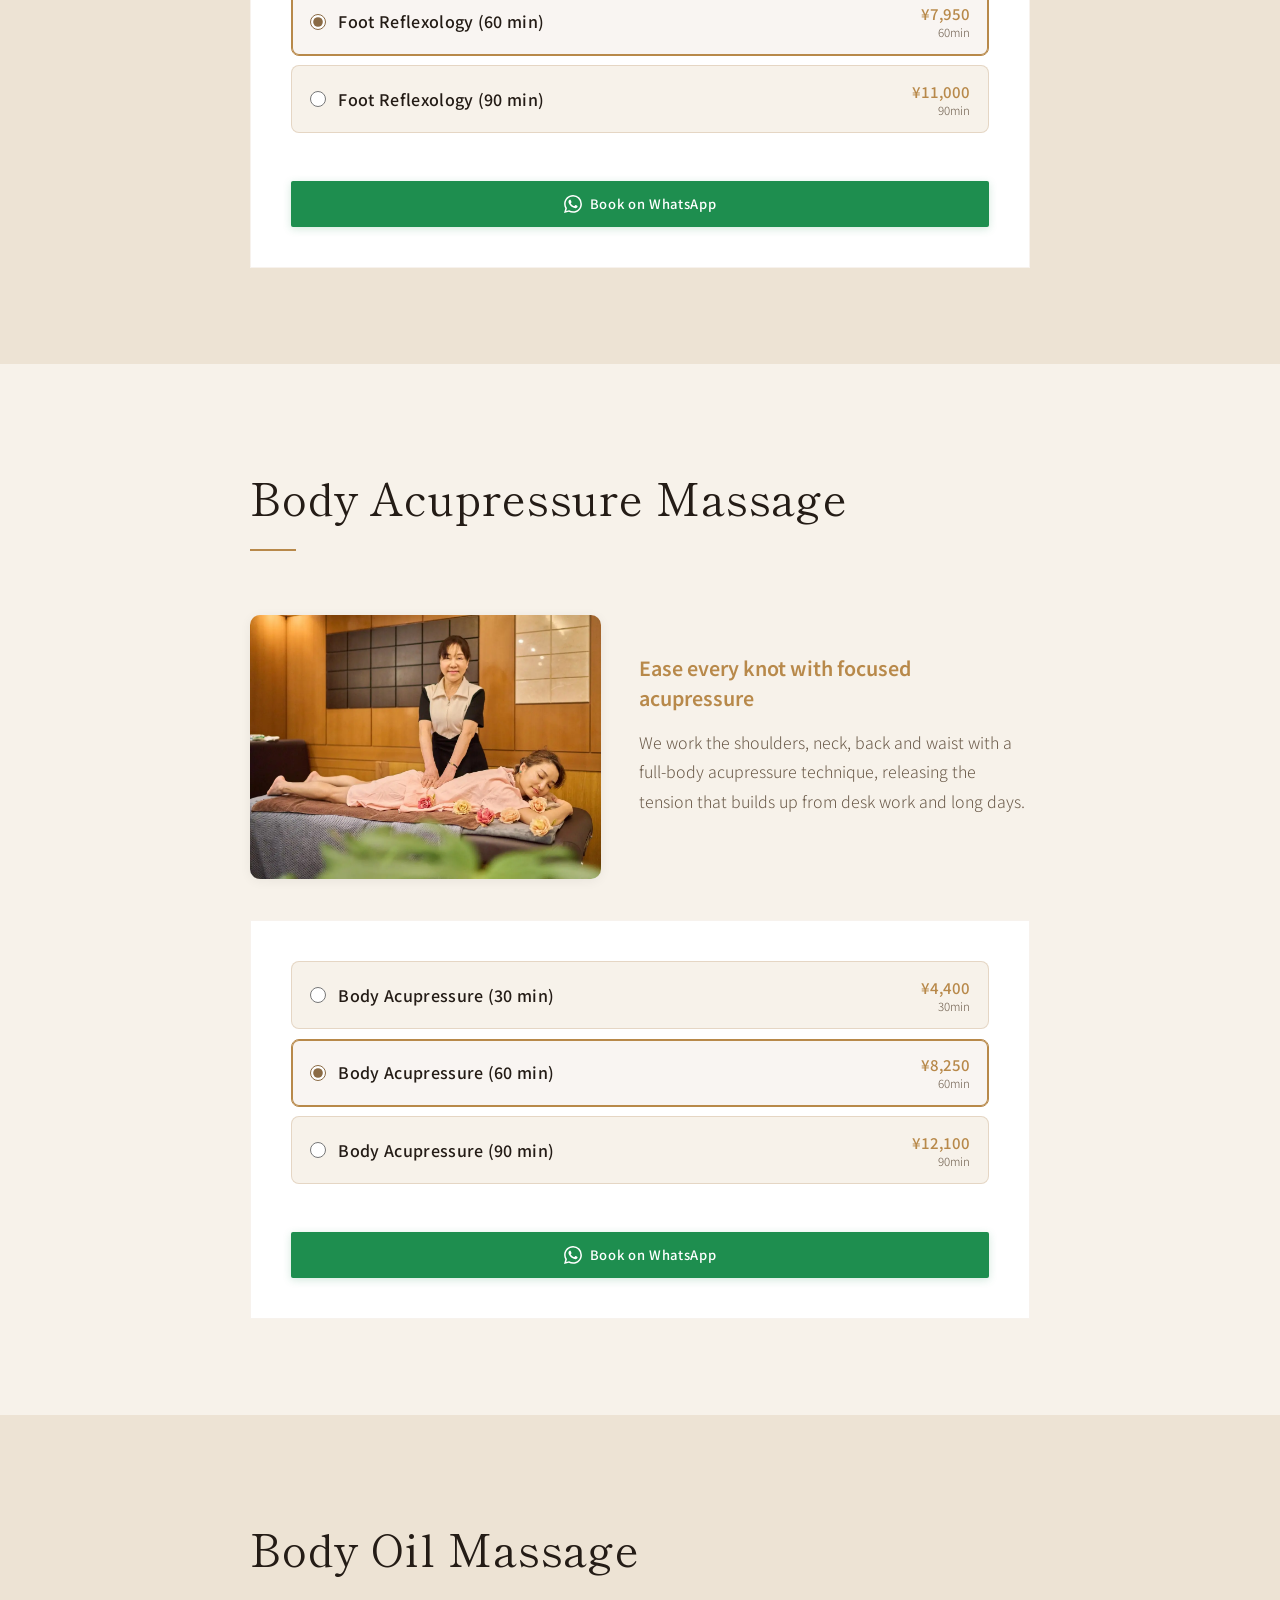
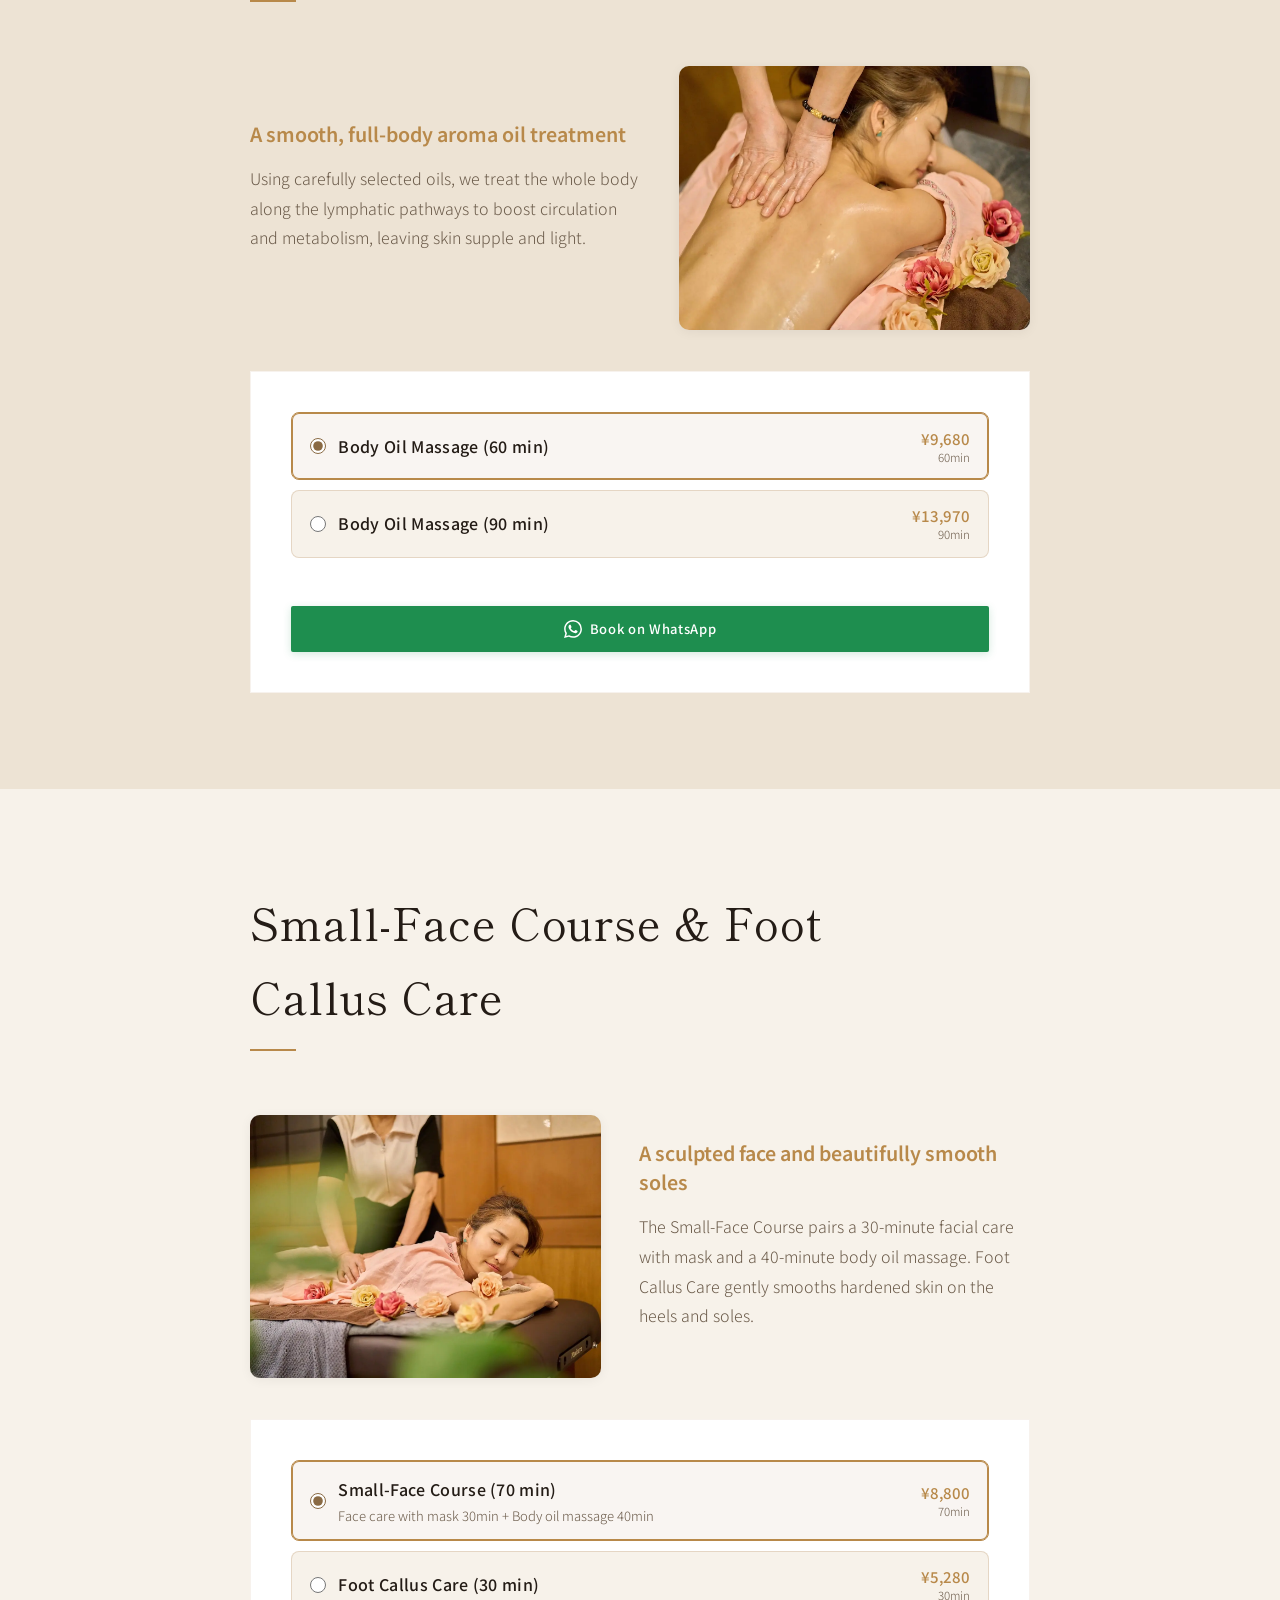
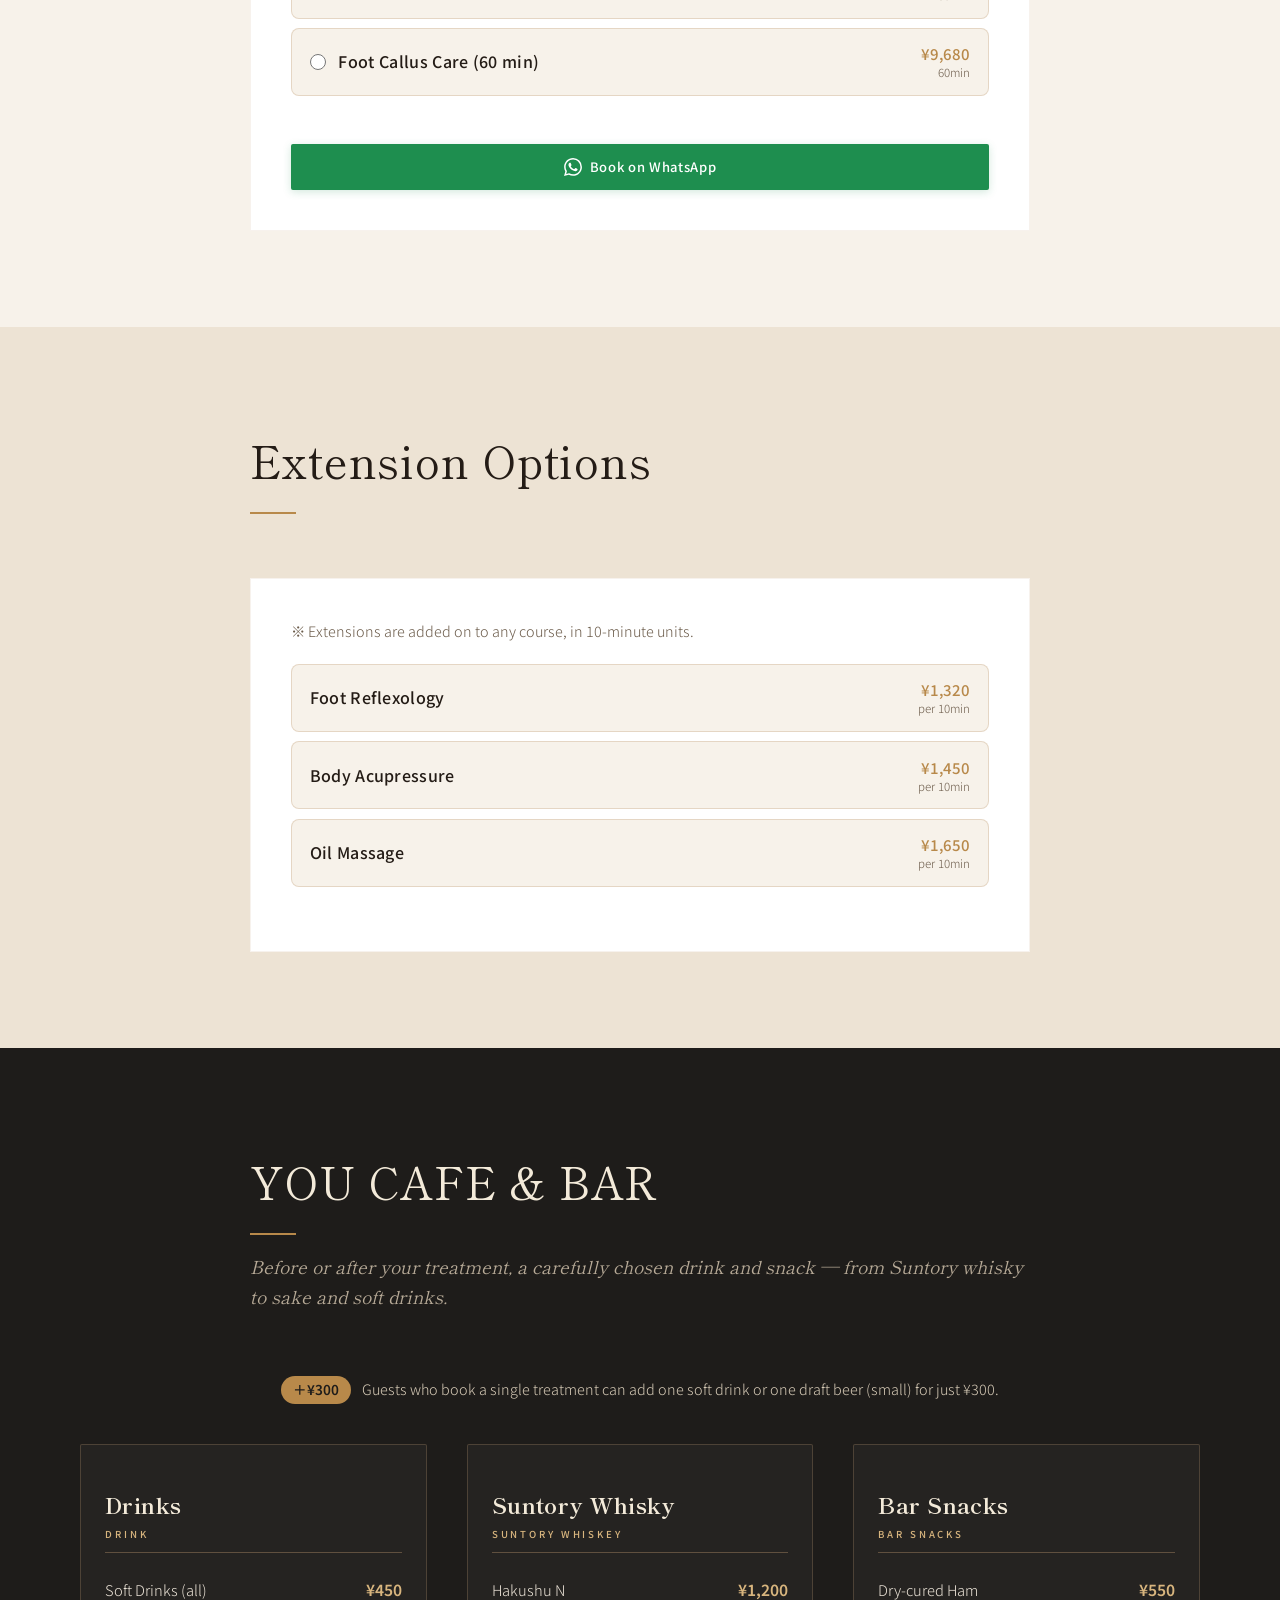
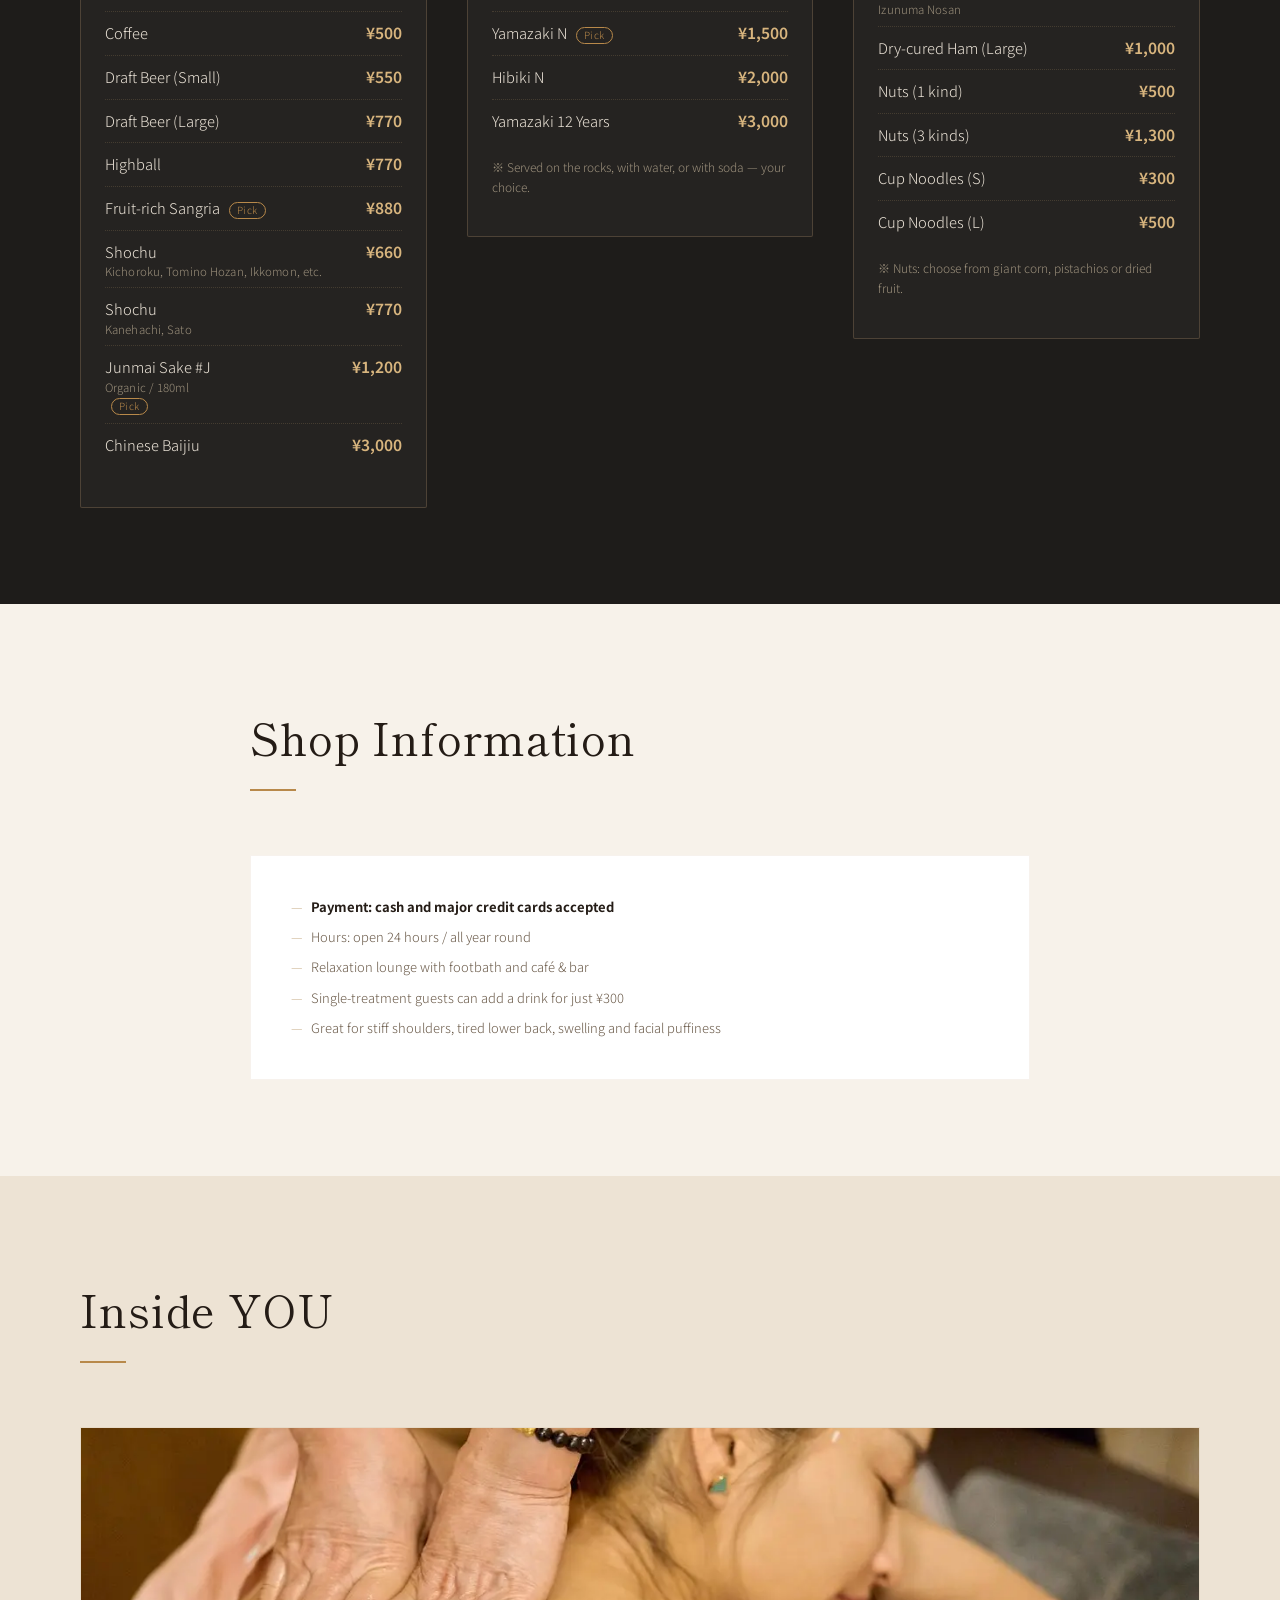
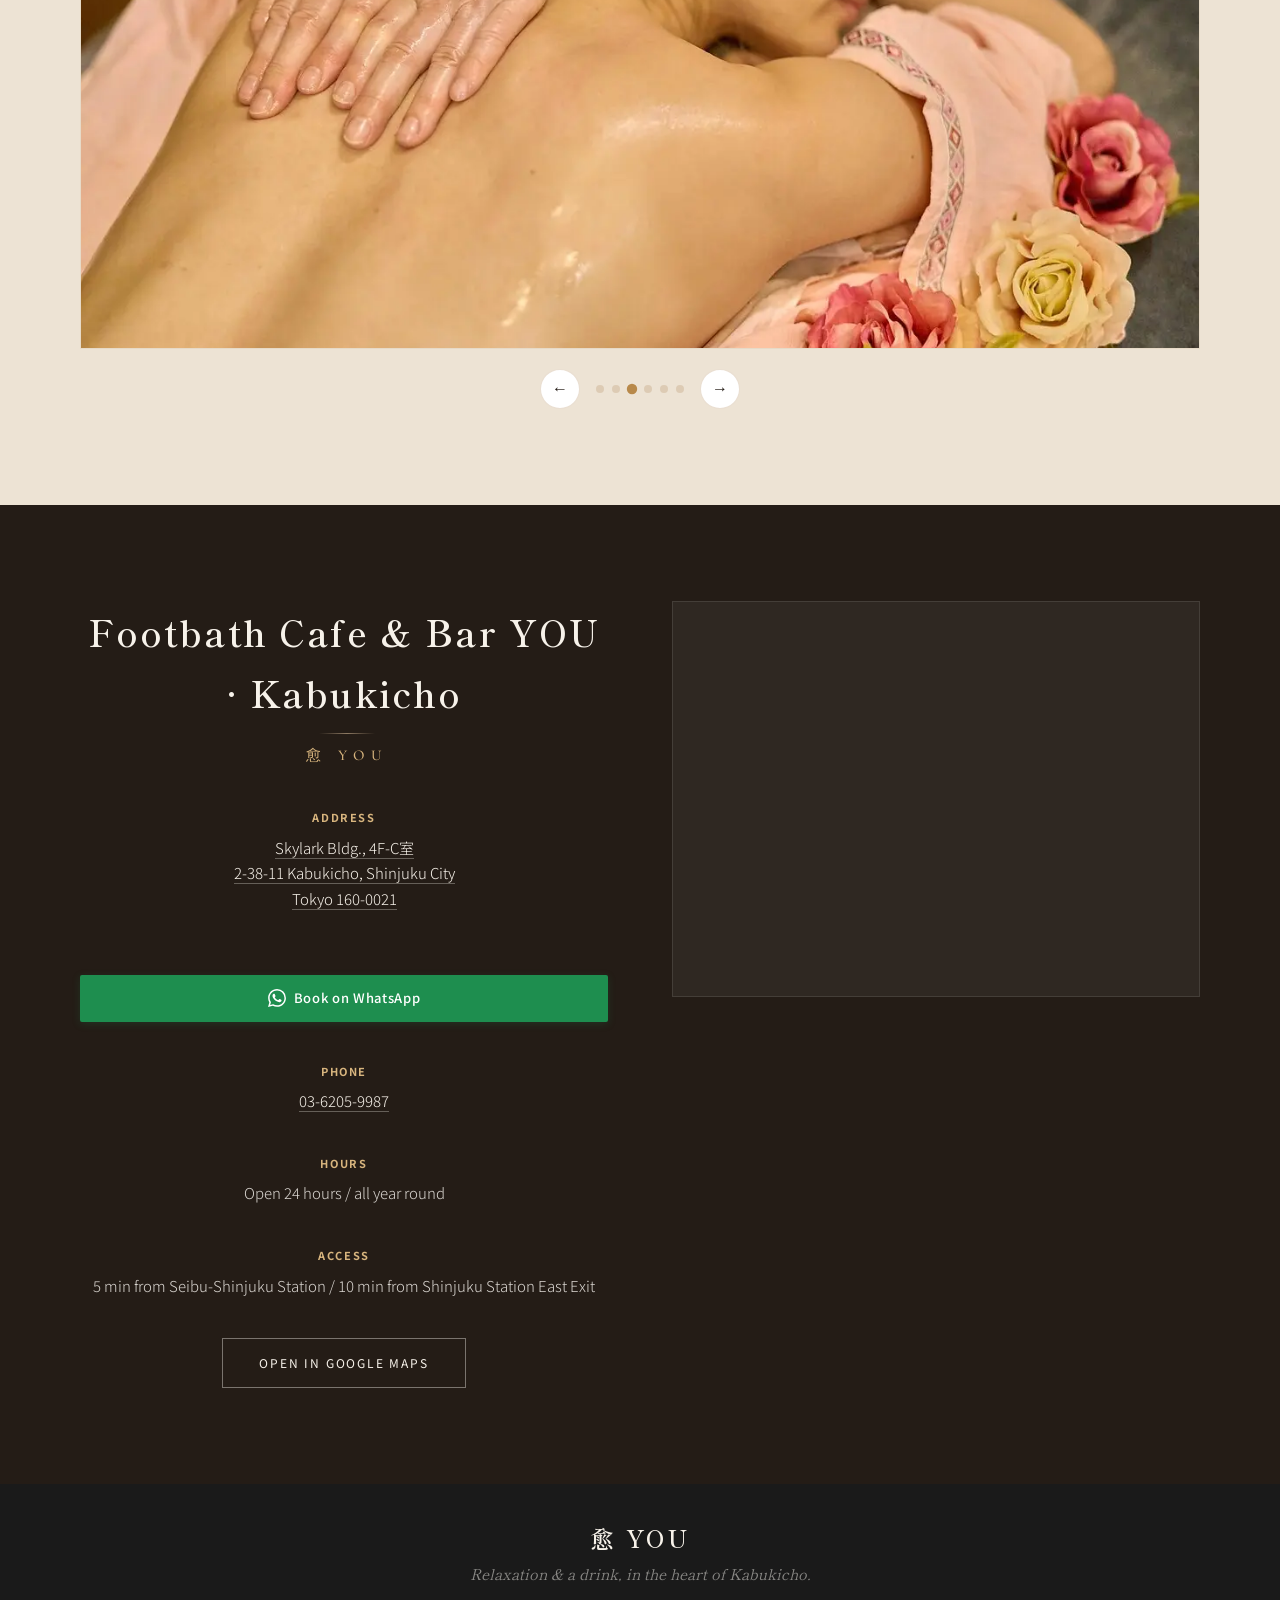
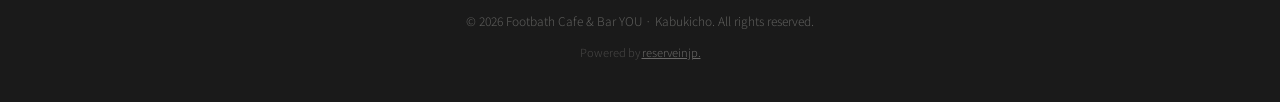
==== commit e340fc68: "Language pages: map window click-through to place (goo.gl); carried with hero change" ====
--- a/en/index.html
+++ b/en/index.html
@@ -39,7 +39,7 @@
   <main>
     <section class="hero">
       <div class="hero-carousel" id="heroCarousel">
-        <div class="hero-slide active" style="background-image: url(../assets/images/interior.webp);"></div>
+        <div class="hero-slide active" style="background-image: url(../assets/images/room.webp);"></div>
       </div>
       <div class="hero-grid-overlay"></div>
       <div class="hero-content container">
@@ -404,17 +404,16 @@
           </div>
           <a href="https://maps.app.goo.gl/ToGRoEEhcjUyYEqF8" target="_blank" rel="noopener noreferrer" class="btn btn-outline">Open in Google Maps</a>
         </div>
-        <div class="visit-map">
+        <div class="visit-map" style="position:relative;">
           <iframe
-            title="YOU Kabukicho map"
-            src="https://maps.google.com/maps?q=%E6%9D%B1%E4%BA%AC%E9%83%BD%E6%96%B0%E5%AE%BF%E5%8C%BA%E6%AD%8C%E8%88%9E%E4%BC%8E%E7%94%BA2-38-11&t=&z=17&ie=UTF8&iwloc=&output=embed"
+            title="愈 YOU 新宿歌舞伎町店 map"
+            src="https://maps.google.com/maps?q=%E6%84%88%20%E6%96%B0%E5%AE%BF%E6%AD%8C%E8%88%9E%E4%BC%8E%E7%94%BA%E5%BA%97&ftid=0x60188db2ce399e4f:0x47cb230fac60be3e&z=17&output=embed"
             width="100%"
             height="100%"
-            style="border:0;"
-            allowfullscreen=""
+            style="border:0;pointer-events:none;"
             loading="lazy"
-            referrerpolicy="no-referrer-when-downgrade">
-          </iframe>
+            referrerpolicy="no-referrer-when-downgrade"></iframe>
+          <a href="https://maps.app.goo.gl/ToGRoEEhcjUyYEqF8" target="_blank" rel="noopener noreferrer" class="visit-map-link" aria-label="Open YU YOU in Google Maps" style="position:absolute;inset:0;z-index:2;"></a>
         </div>
       </div>
     </section>
--- a/styles.css
+++ b/styles.css
@@ -1974,3 +1974,19 @@
 @media (max-width: 600px) {
   .hero-content h1 br, .intro-text h2 br, .section-header h2 br, .visit-info h2 br { display: none; }
 }
+
+/* ===== 愈 YOU hero → solid warm-cream (no photo), clean landing style ===== */
+.hero{
+  background:
+    radial-gradient(ellipse at 68% 16%, rgba(216,181,126,0.20) 0%, transparent 56%),
+    radial-gradient(ellipse at 12% 86%, rgba(184,137,74,0.08) 0%, transparent 55%),
+    linear-gradient(180deg, #fbf8f3 0%, #efe8de 100%);
+}
+.hero-carousel, .hero-grid-overlay{ display:none; }
+.hero-content h1{ color: var(--charcoal); }
+.hero-tag{ color: var(--gold); }
+.hero-sub{ color: var(--charcoal-light); }
+.hero-nav-pill{ color: var(--charcoal); border-color: rgba(36,28,22,0.22); }
+.hero-nav-pill:hover{ background: rgba(184,137,74,0.12); border-color: var(--gold); color: var(--gold); }
+.hero-scroll span{ color: var(--charcoal-light); }
+.scroll-line{ background: linear-gradient(to bottom, rgba(184,137,74,0.7), transparent); }
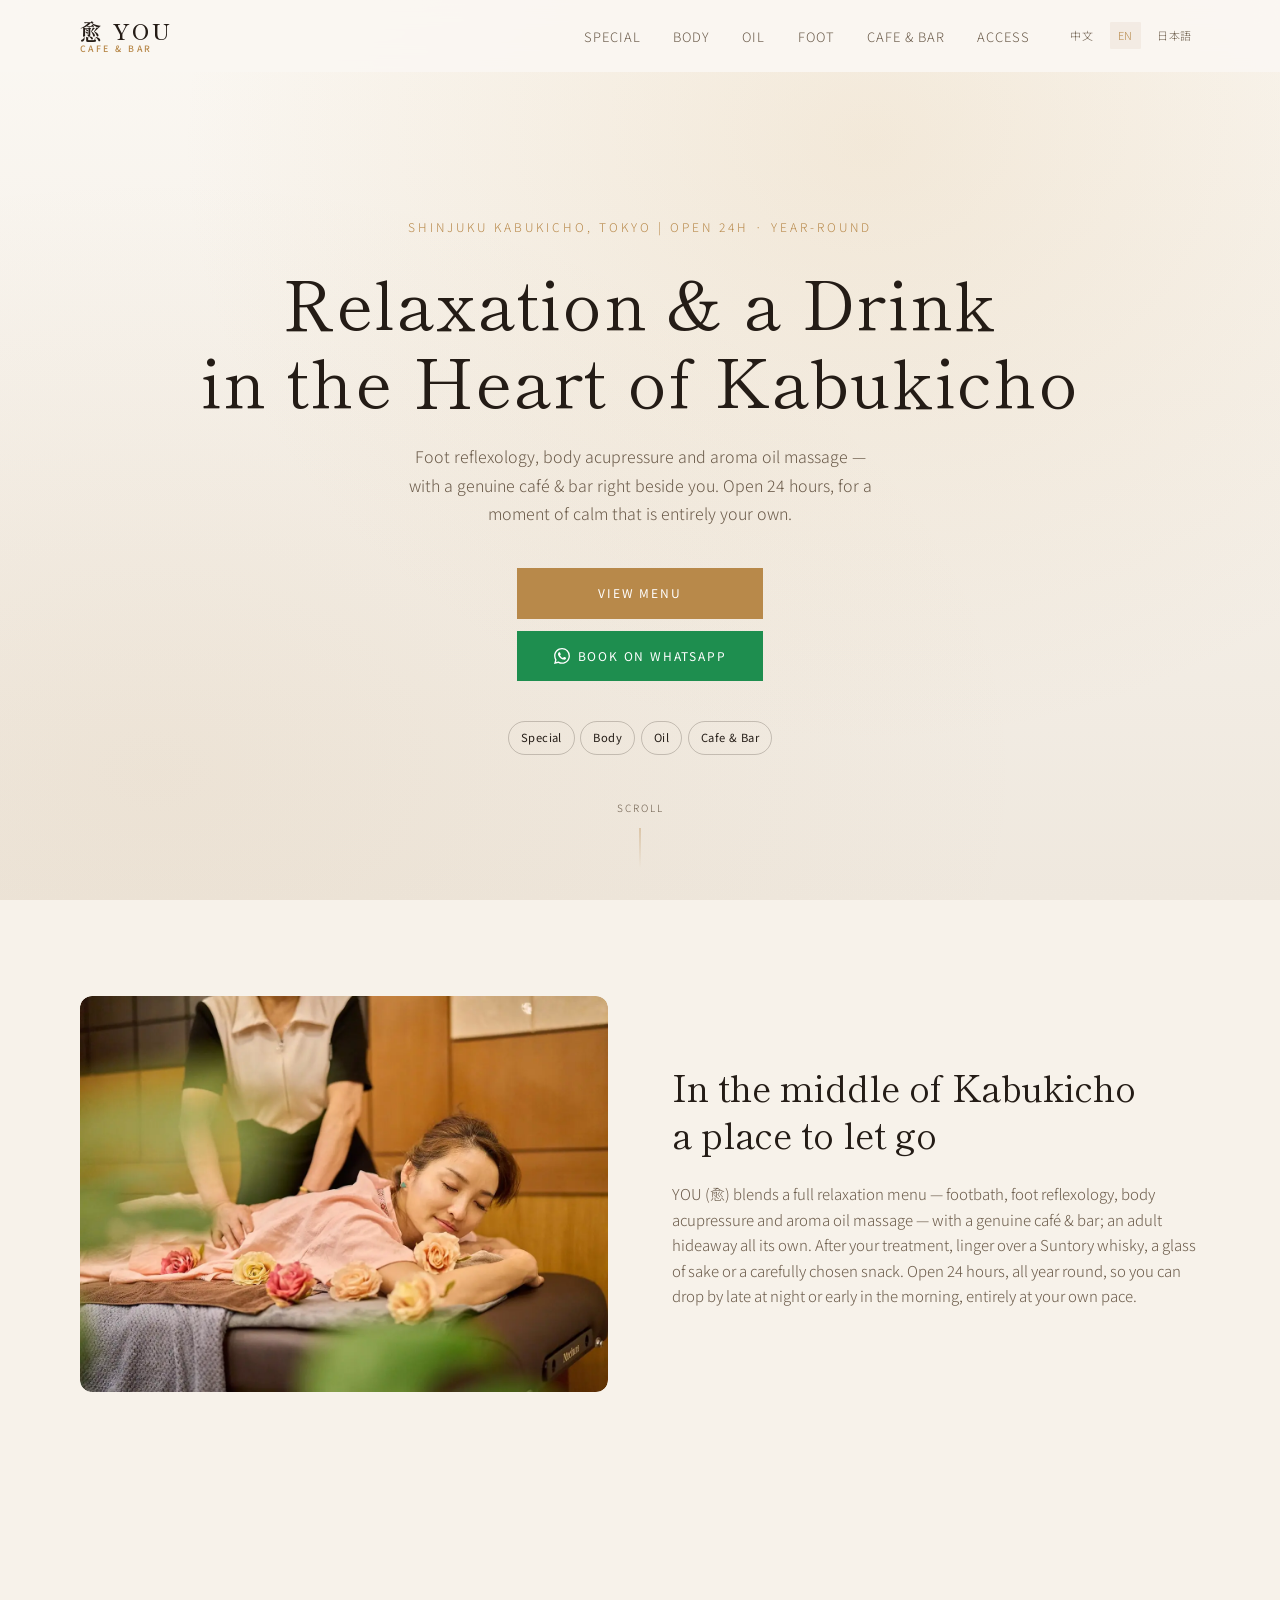
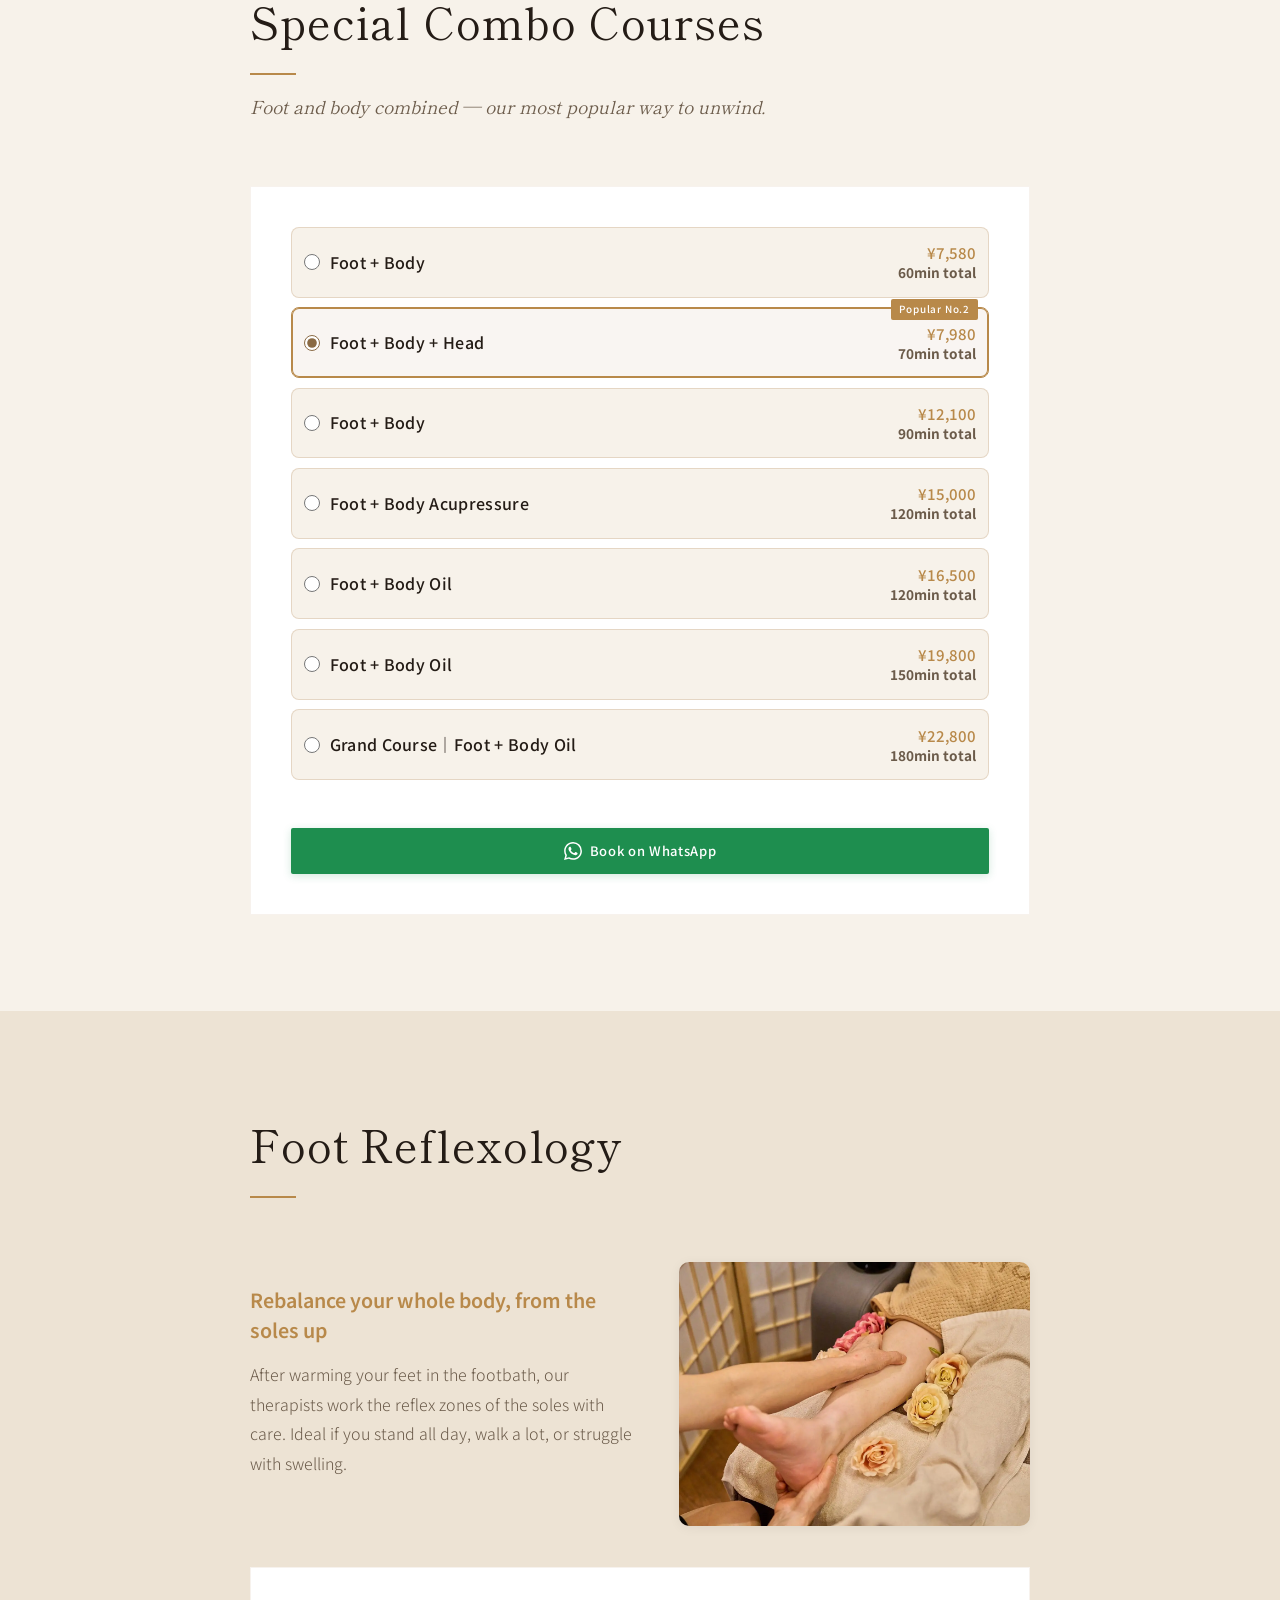
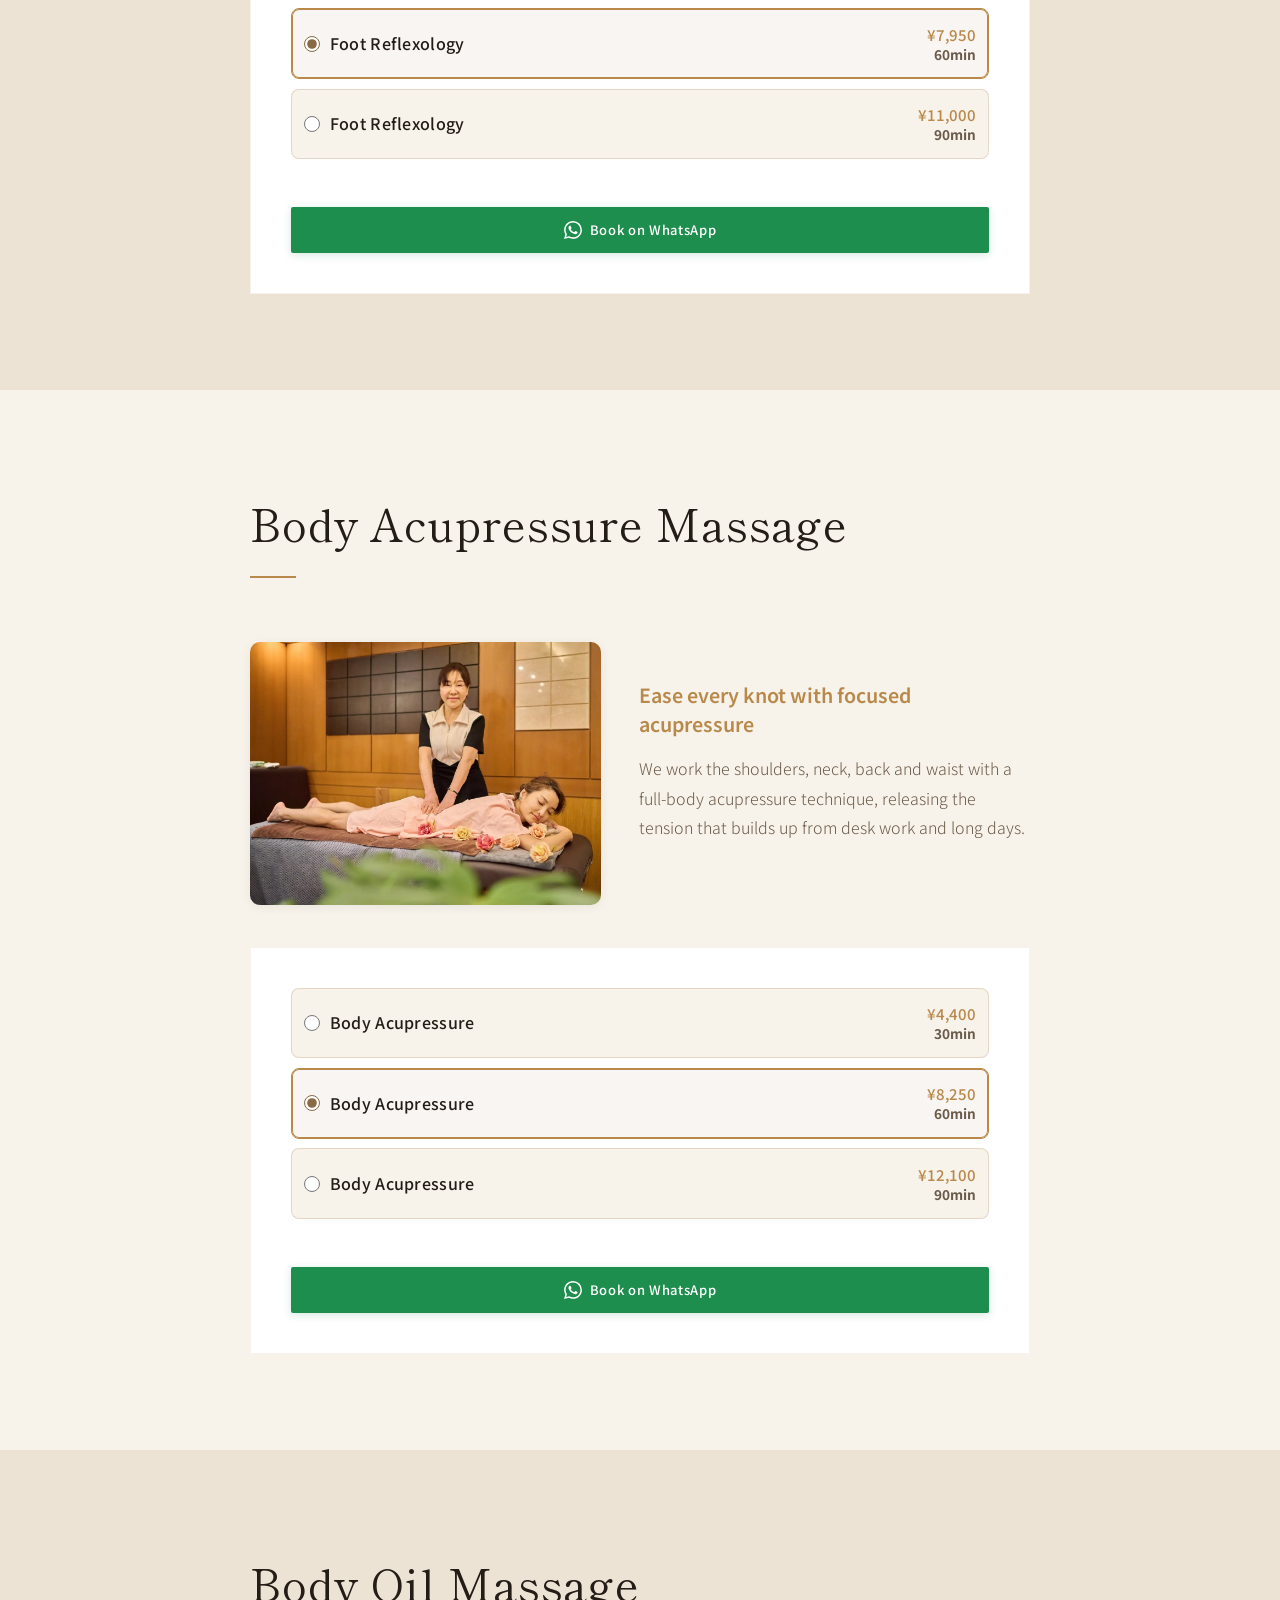
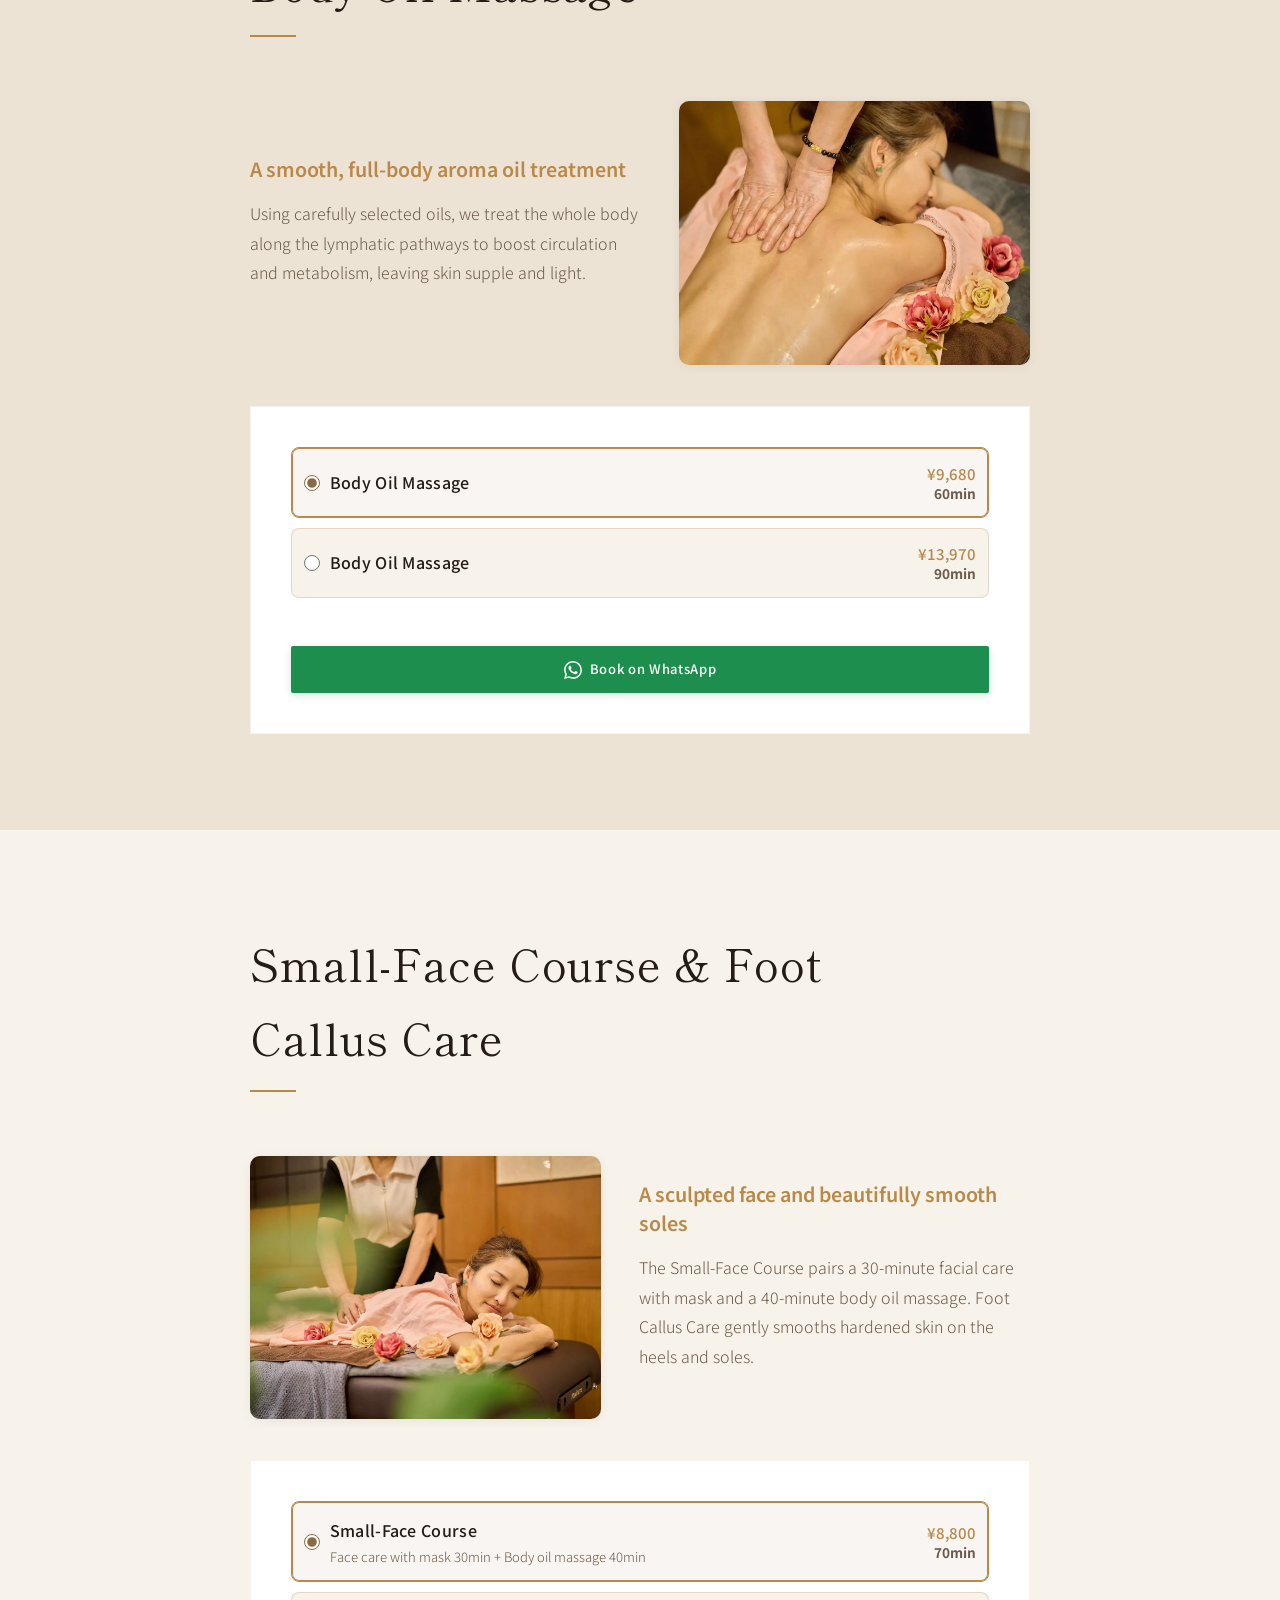
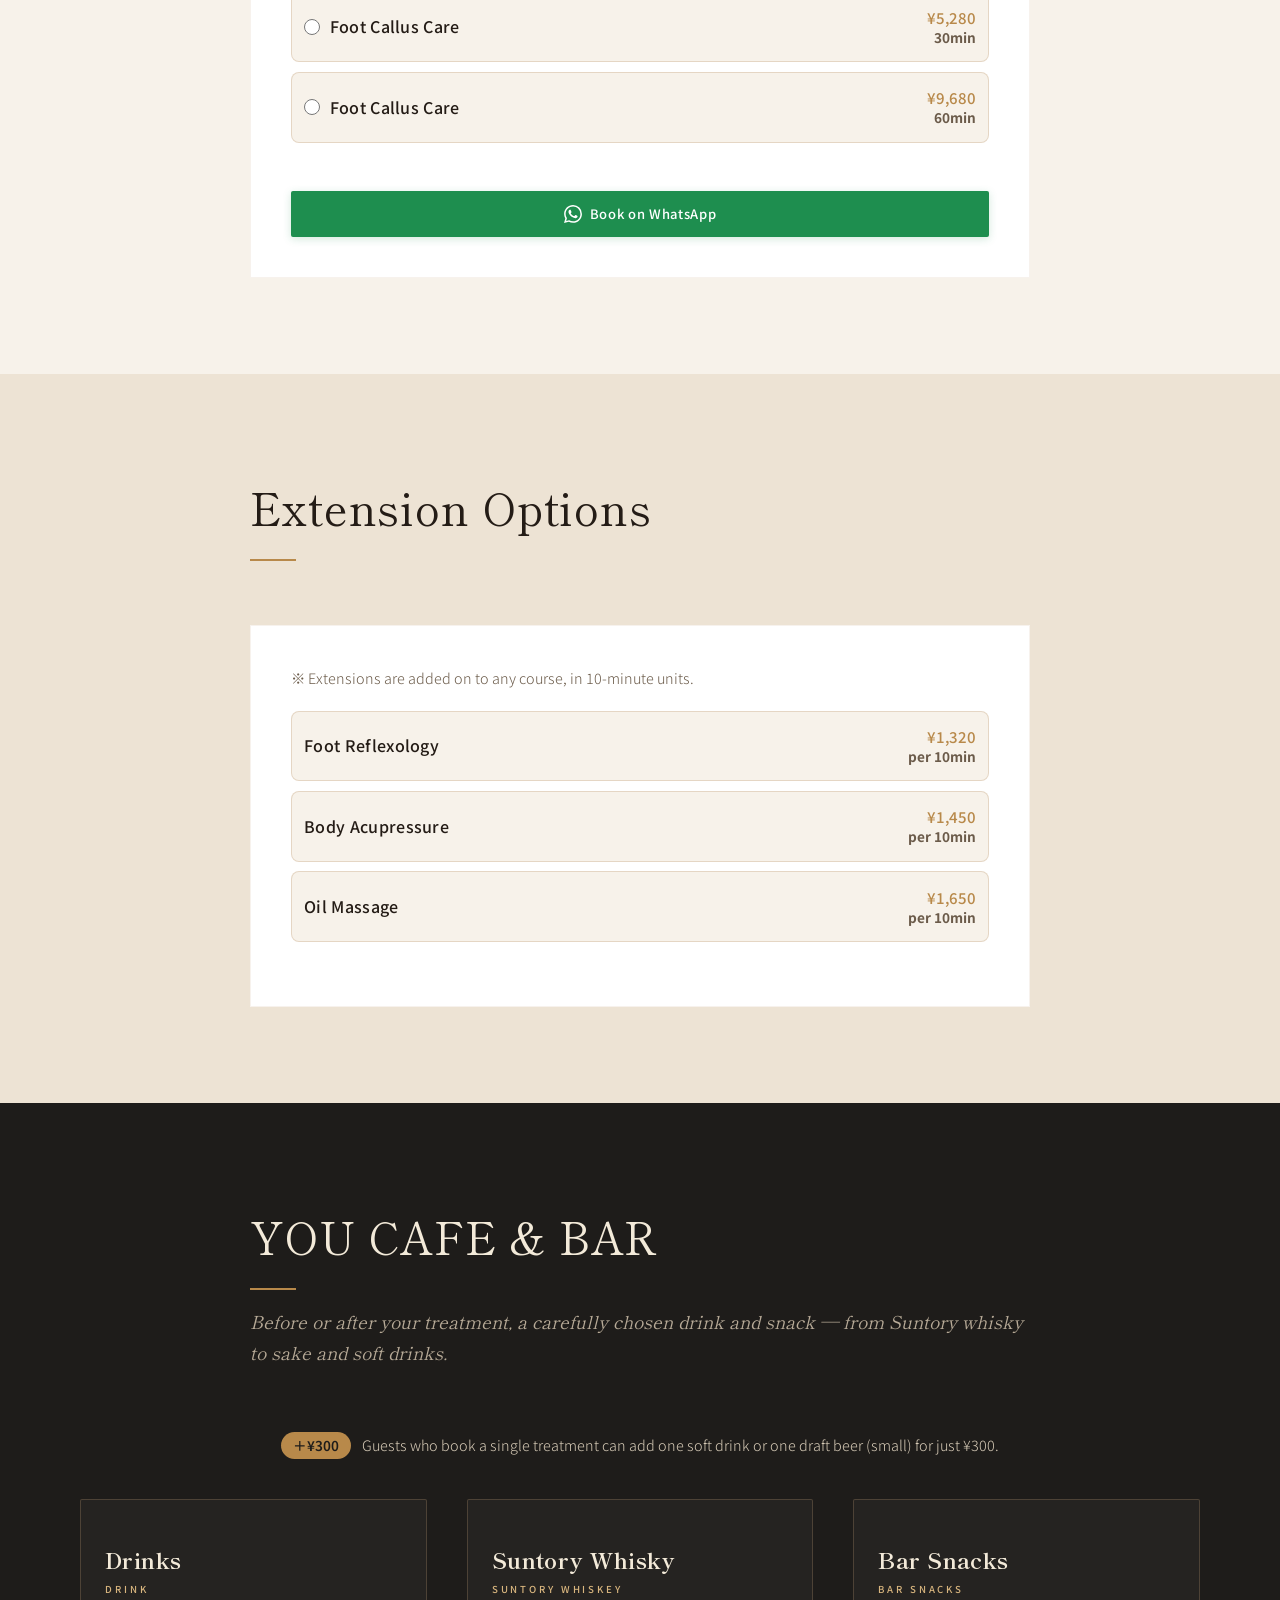
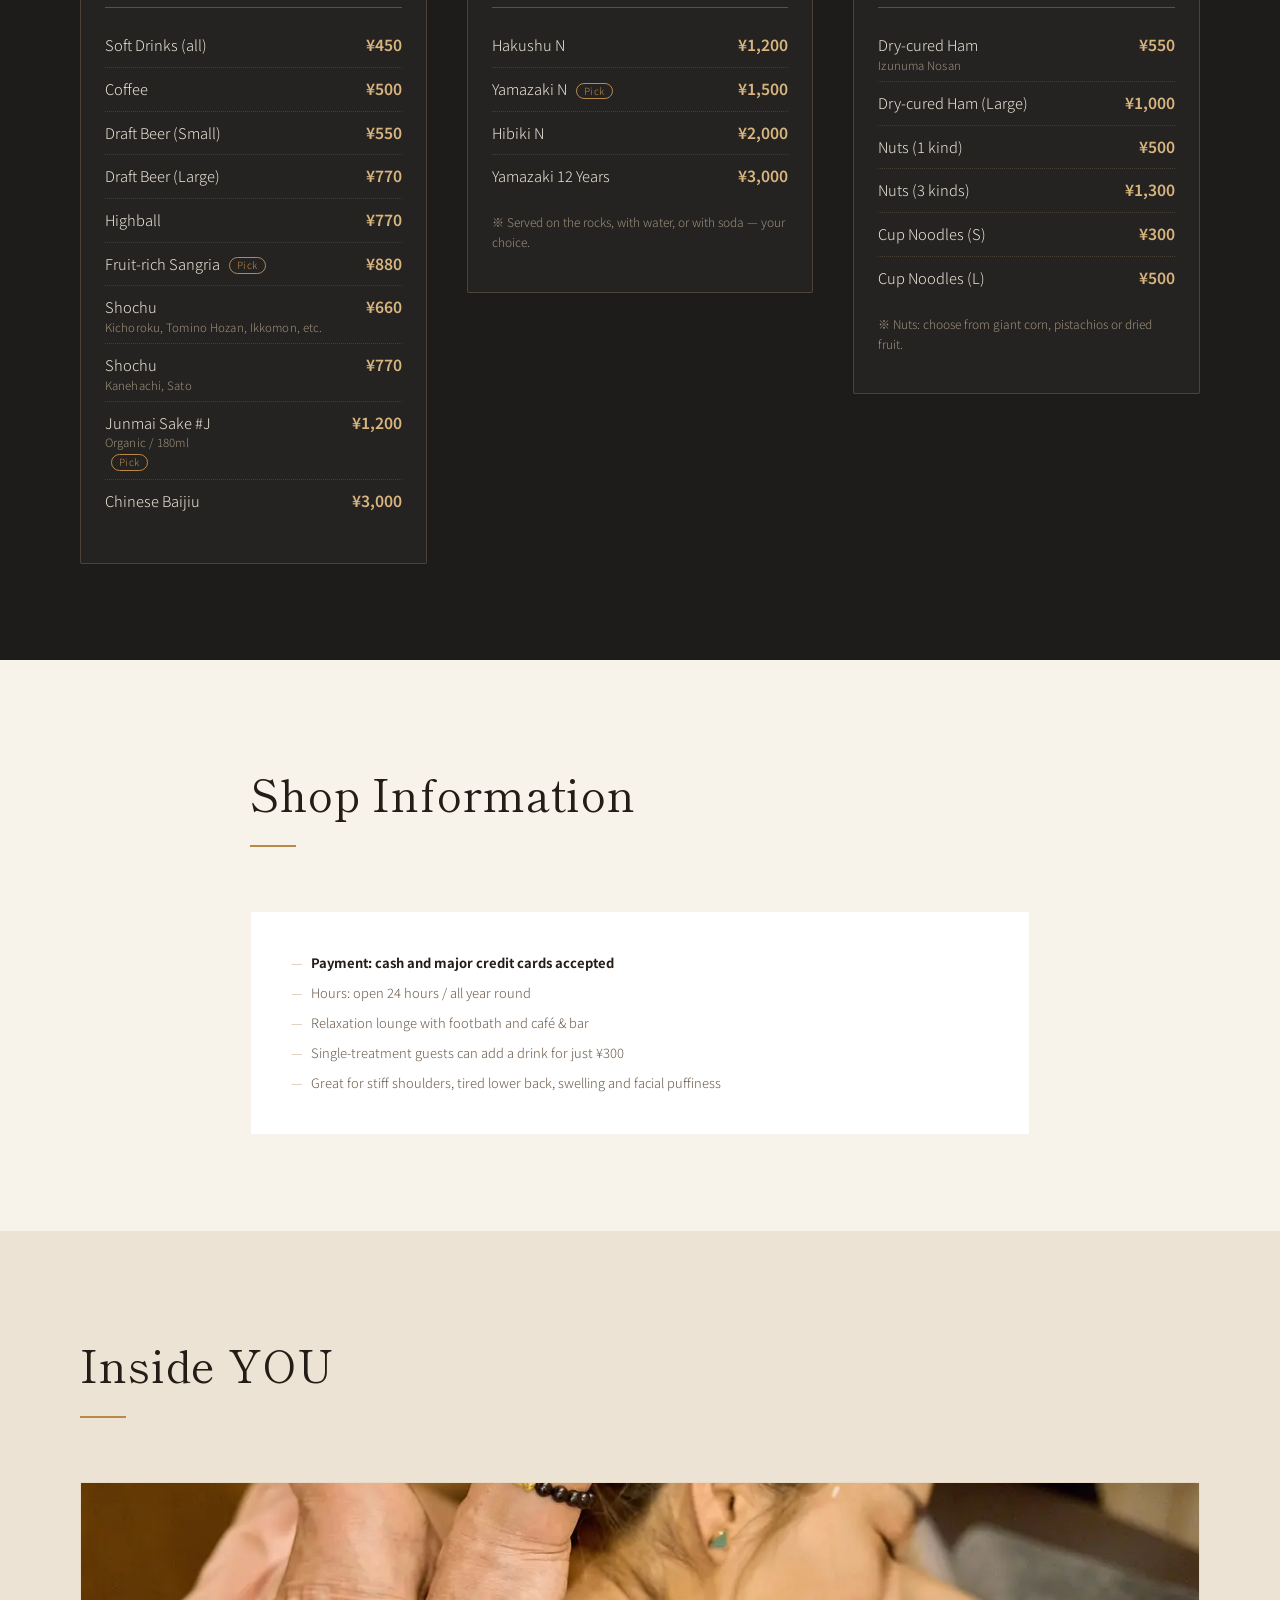
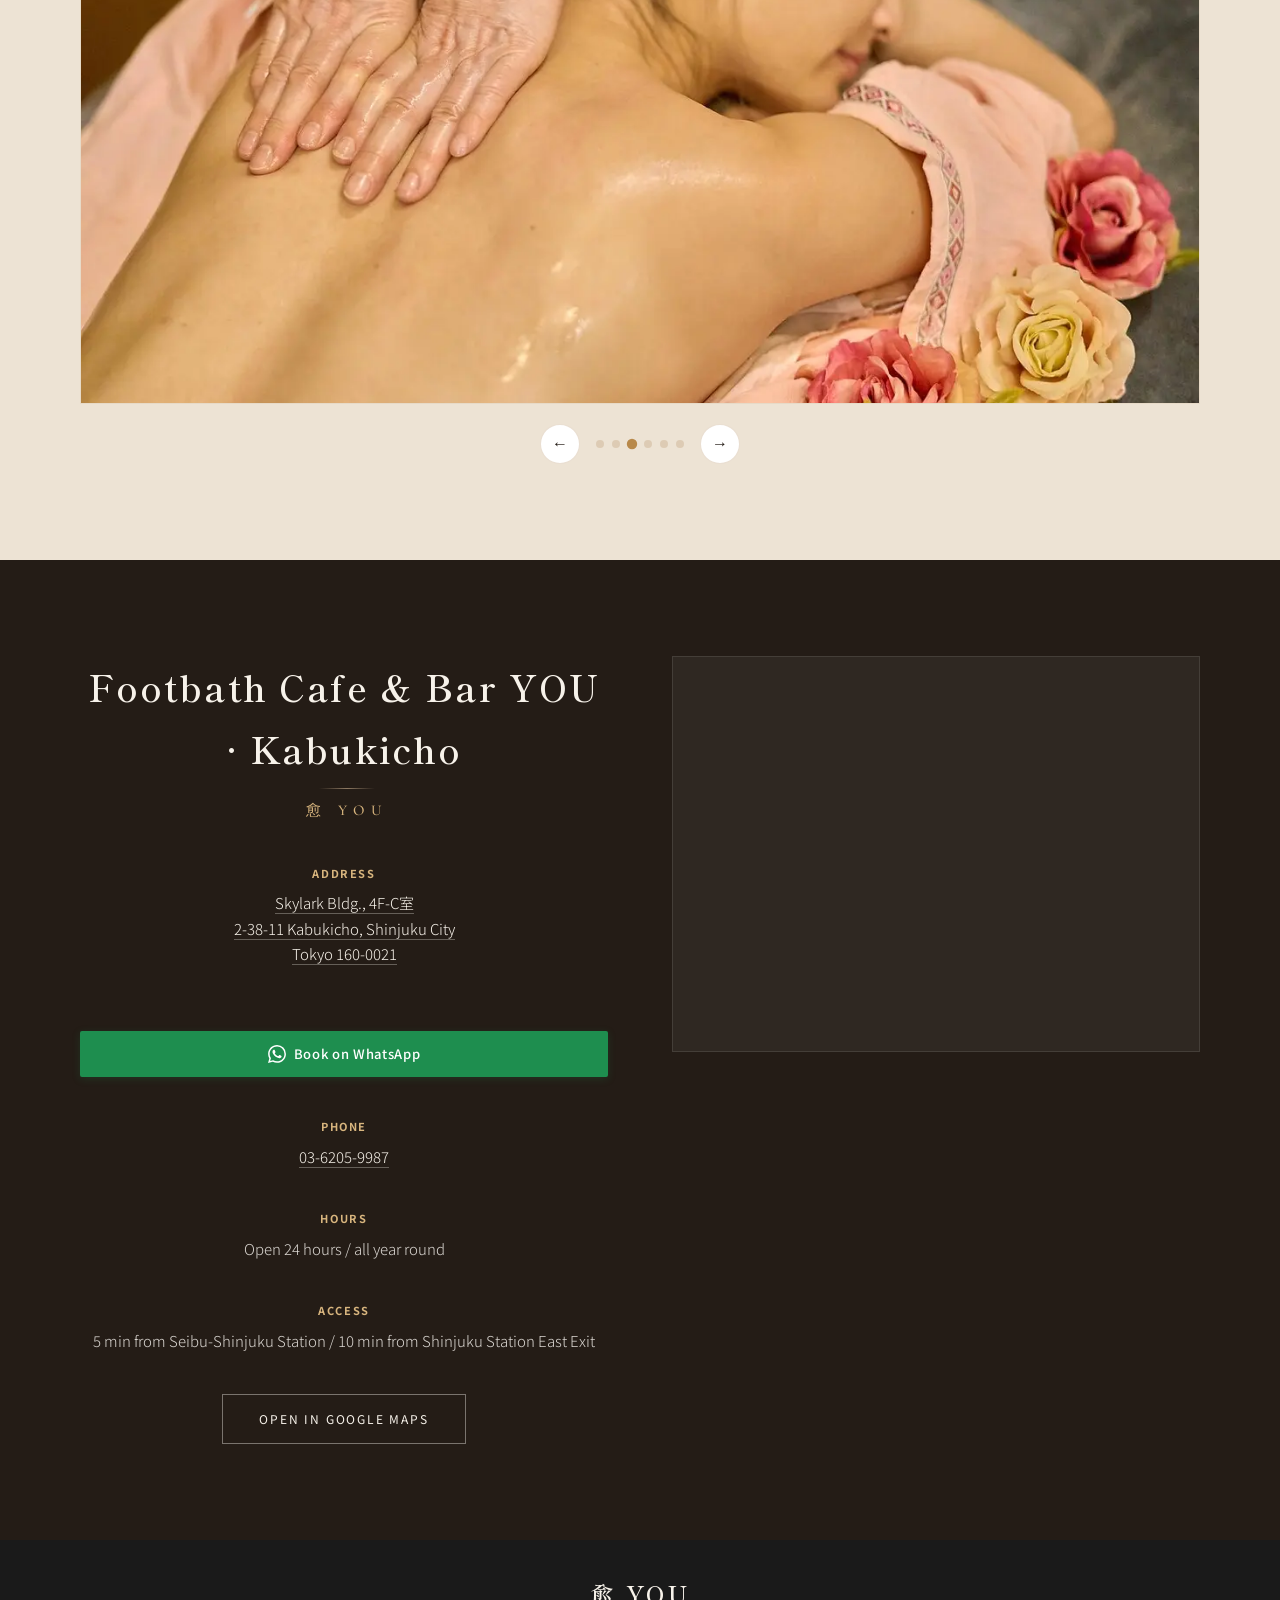
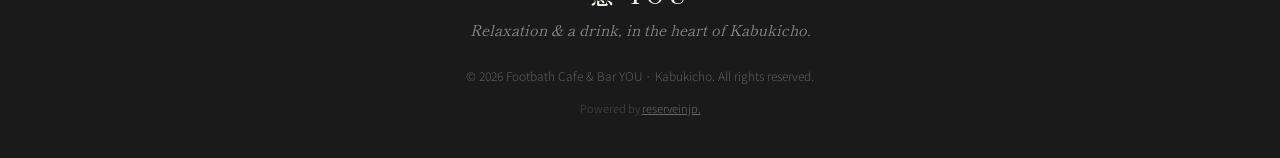
==== commit 89697e63: "Compact course option cards (no numbering/durations in titles, bold total time, corner badge), booki" ====
--- a/en/index.html
+++ b/en/index.html
@@ -90,37 +90,37 @@
           <div class="option-rows">
             <label class="opt-row">
               <input type="radio" name="special-sel" value="Special 1: Foot30 + Body30 (60min)">
-              <span class="opt-duration"><span class="opt-name">① Foot 30min + Body 30min</span></span>
+              <span class="opt-duration"><span class="opt-name">Foot + Body</span></span>
               <span class="opt-price">¥7,580<small>60min total</small></span>
             </label>
             <label class="opt-row">
               <input type="radio" name="special-sel" value="Special 2: Foot30 + Body30 + Head10 (70min)" checked>
-              <span class="opt-duration"><span class="opt-name">② Foot 30min + Body 30min + Head 10min<span class="opt-badge">Popular No.2</span></span></span>
+              <span class="opt-duration"><span class="opt-name">Foot + Body + Head<span class="opt-badge">Popular No.2</span></span></span>
               <span class="opt-price">¥7,980<small>70min total</small></span>
             </label>
             <label class="opt-row">
               <input type="radio" name="special-sel" value="Special 3: Foot30 + Body60 (90min)">
-              <span class="opt-duration"><span class="opt-name">③ Foot 30min + Body 60min</span></span>
+              <span class="opt-duration"><span class="opt-name">Foot + Body</span></span>
               <span class="opt-price">¥12,100<small>90min total</small></span>
             </label>
             <label class="opt-row">
               <input type="radio" name="special-sel" value="Special 4: Foot60 + Body Acupressure60 (120min)">
-              <span class="opt-duration"><span class="opt-name">④ Foot 60min + Body Acupressure 60min</span></span>
+              <span class="opt-duration"><span class="opt-name">Foot + Body Acupressure</span></span>
               <span class="opt-price">¥15,000<small>120min total</small></span>
             </label>
             <label class="opt-row">
               <input type="radio" name="special-sel" value="Special 5: Foot60 + Body Oil60 (120min)">
-              <span class="opt-duration"><span class="opt-name">⑤ Foot 60min + Body Oil 60min</span></span>
+              <span class="opt-duration"><span class="opt-name">Foot + Body Oil</span></span>
               <span class="opt-price">¥16,500<small>120min total</small></span>
             </label>
             <label class="opt-row">
               <input type="radio" name="special-sel" value="Special 6: Foot60 + Body Oil90 (150min)">
-              <span class="opt-duration"><span class="opt-name">⑥ Foot 60min + Body Oil 90min</span></span>
+              <span class="opt-duration"><span class="opt-name">Foot + Body Oil</span></span>
               <span class="opt-price">¥19,800<small>150min total</small></span>
             </label>
             <label class="opt-row">
               <input type="radio" name="special-sel" value="Special 7 Grand: Foot60 + Body Oil120 (180min)">
-              <span class="opt-duration"><span class="opt-name">⑦ Grand Course｜Foot 60min + Body Oil 120min</span></span>
+              <span class="opt-duration"><span class="opt-name">Grand Course｜Foot + Body Oil</span></span>
               <span class="opt-price">¥22,800<small>180min total</small></span>
             </label>
           </div>
@@ -145,12 +145,12 @@
           <div class="option-rows">
             <label class="opt-row">
               <input type="radio" name="foot-sel" value="Foot Massage 60min" checked>
-              <span class="opt-duration"><span class="opt-name">Foot Reflexology (60 min)</span></span>
+              <span class="opt-duration"><span class="opt-name">Foot Reflexology</span></span>
               <span class="opt-price">¥7,950<small>60min</small></span>
             </label>
             <label class="opt-row">
               <input type="radio" name="foot-sel" value="Foot Massage 90min">
-              <span class="opt-duration"><span class="opt-name">Foot Reflexology (90 min)</span></span>
+              <span class="opt-duration"><span class="opt-name">Foot Reflexology</span></span>
               <span class="opt-price">¥11,000<small>90min</small></span>
             </label>
           </div>
@@ -175,17 +175,17 @@
           <div class="option-rows">
             <label class="opt-row">
               <input type="radio" name="body-sel" value="Body Acupressure 30min">
-              <span class="opt-duration"><span class="opt-name">Body Acupressure (30 min)</span></span>
+              <span class="opt-duration"><span class="opt-name">Body Acupressure</span></span>
               <span class="opt-price">¥4,400<small>30min</small></span>
             </label>
             <label class="opt-row">
               <input type="radio" name="body-sel" value="Body Acupressure 60min" checked>
-              <span class="opt-duration"><span class="opt-name">Body Acupressure (60 min)</span></span>
+              <span class="opt-duration"><span class="opt-name">Body Acupressure</span></span>
               <span class="opt-price">¥8,250<small>60min</small></span>
             </label>
             <label class="opt-row">
               <input type="radio" name="body-sel" value="Body Acupressure 90min">
-              <span class="opt-duration"><span class="opt-name">Body Acupressure (90 min)</span></span>
+              <span class="opt-duration"><span class="opt-name">Body Acupressure</span></span>
               <span class="opt-price">¥12,100<small>90min</small></span>
             </label>
           </div>
@@ -210,12 +210,12 @@
           <div class="option-rows">
             <label class="opt-row">
               <input type="radio" name="oil-sel" value="Body Oil Massage 60min" checked>
-              <span class="opt-duration"><span class="opt-name">Body Oil Massage (60 min)</span></span>
+              <span class="opt-duration"><span class="opt-name">Body Oil Massage</span></span>
               <span class="opt-price">¥9,680<small>60min</small></span>
             </label>
             <label class="opt-row">
               <input type="radio" name="oil-sel" value="Body Oil Massage 90min">
-              <span class="opt-duration"><span class="opt-name">Body Oil Massage (90 min)</span></span>
+              <span class="opt-duration"><span class="opt-name">Body Oil Massage</span></span>
               <span class="opt-price">¥13,970<small>90min</small></span>
             </label>
           </div>
@@ -240,17 +240,17 @@
           <div class="option-rows">
             <label class="opt-row">
               <input type="radio" name="face-sel" value="Small Face Course (Face Pack 30min + Body Oil 40min) 70min" checked>
-              <span class="opt-duration"><span class="opt-name">Small-Face Course (70 min)</span><span class="opt-sub">Face care with mask 30min + Body oil massage 40min</span></span>
+              <span class="opt-duration"><span class="opt-name">Small-Face Course</span><span class="opt-sub">Face care with mask 30min + Body oil massage 40min</span></span>
               <span class="opt-price">¥8,800<small>70min</small></span>
             </label>
             <label class="opt-row">
               <input type="radio" name="face-sel" value="Foot Callus Care 30min">
-              <span class="opt-duration"><span class="opt-name">Foot Callus Care (30 min)</span></span>
+              <span class="opt-duration"><span class="opt-name">Foot Callus Care</span></span>
               <span class="opt-price">¥5,280<small>30min</small></span>
             </label>
             <label class="opt-row">
               <input type="radio" name="face-sel" value="Foot Callus Care 60min">
-              <span class="opt-duration"><span class="opt-name">Foot Callus Care (60 min)</span></span>
+              <span class="opt-duration"><span class="opt-name">Foot Callus Care</span></span>
               <span class="opt-price">¥9,680<small>60min</small></span>
             </label>
           </div>
--- a/styles.css
+++ b/styles.css
@@ -860,10 +860,11 @@
 }
 
 .opt-row {
+  position: relative;
   display: flex;
   align-items: center;
-  gap: 0.8rem;
-  padding: 0.9rem 1.1rem;
+  gap: 0.6rem;
+  padding: 0.9rem 0.75rem;
   border: 1px solid rgba(184, 149, 107, 0.3);
   border-radius: 8px;
   background: var(--cream);
@@ -901,6 +902,14 @@
   border-radius: 2px;
 }
 
+.opt-row .opt-badge:not(.ogh-badge) {
+  position: absolute;
+  top: -9px;
+  right: 10px;
+  margin: 0;
+  z-index: 2;
+}
+
 .opt-row .opt-price {
   margin-left: auto;
   text-align: right;
@@ -912,8 +921,8 @@
 
 .opt-row .opt-price small {
   display: block;
-  font-size: 0.72rem;
-  font-weight: 300;
+  font-size: 0.85rem;
+  font-weight: 700;
   color: var(--charcoal-light);
 }
 
@@ -1990,3 +1999,8 @@
 .hero-nav-pill:hover{ background: rgba(184,137,74,0.12); border-color: var(--gold); color: var(--gold); }
 .hero-scroll span{ color: var(--charcoal-light); }
 .scroll-line{ background: linear-gradient(to bottom, rgba(184,137,74,0.7), transparent); }
+
+/* Compact option cards on mobile */
+@media (max-width: 640px) {
+  .service-card-wide { padding: 1.1rem 0.75rem; }
+}
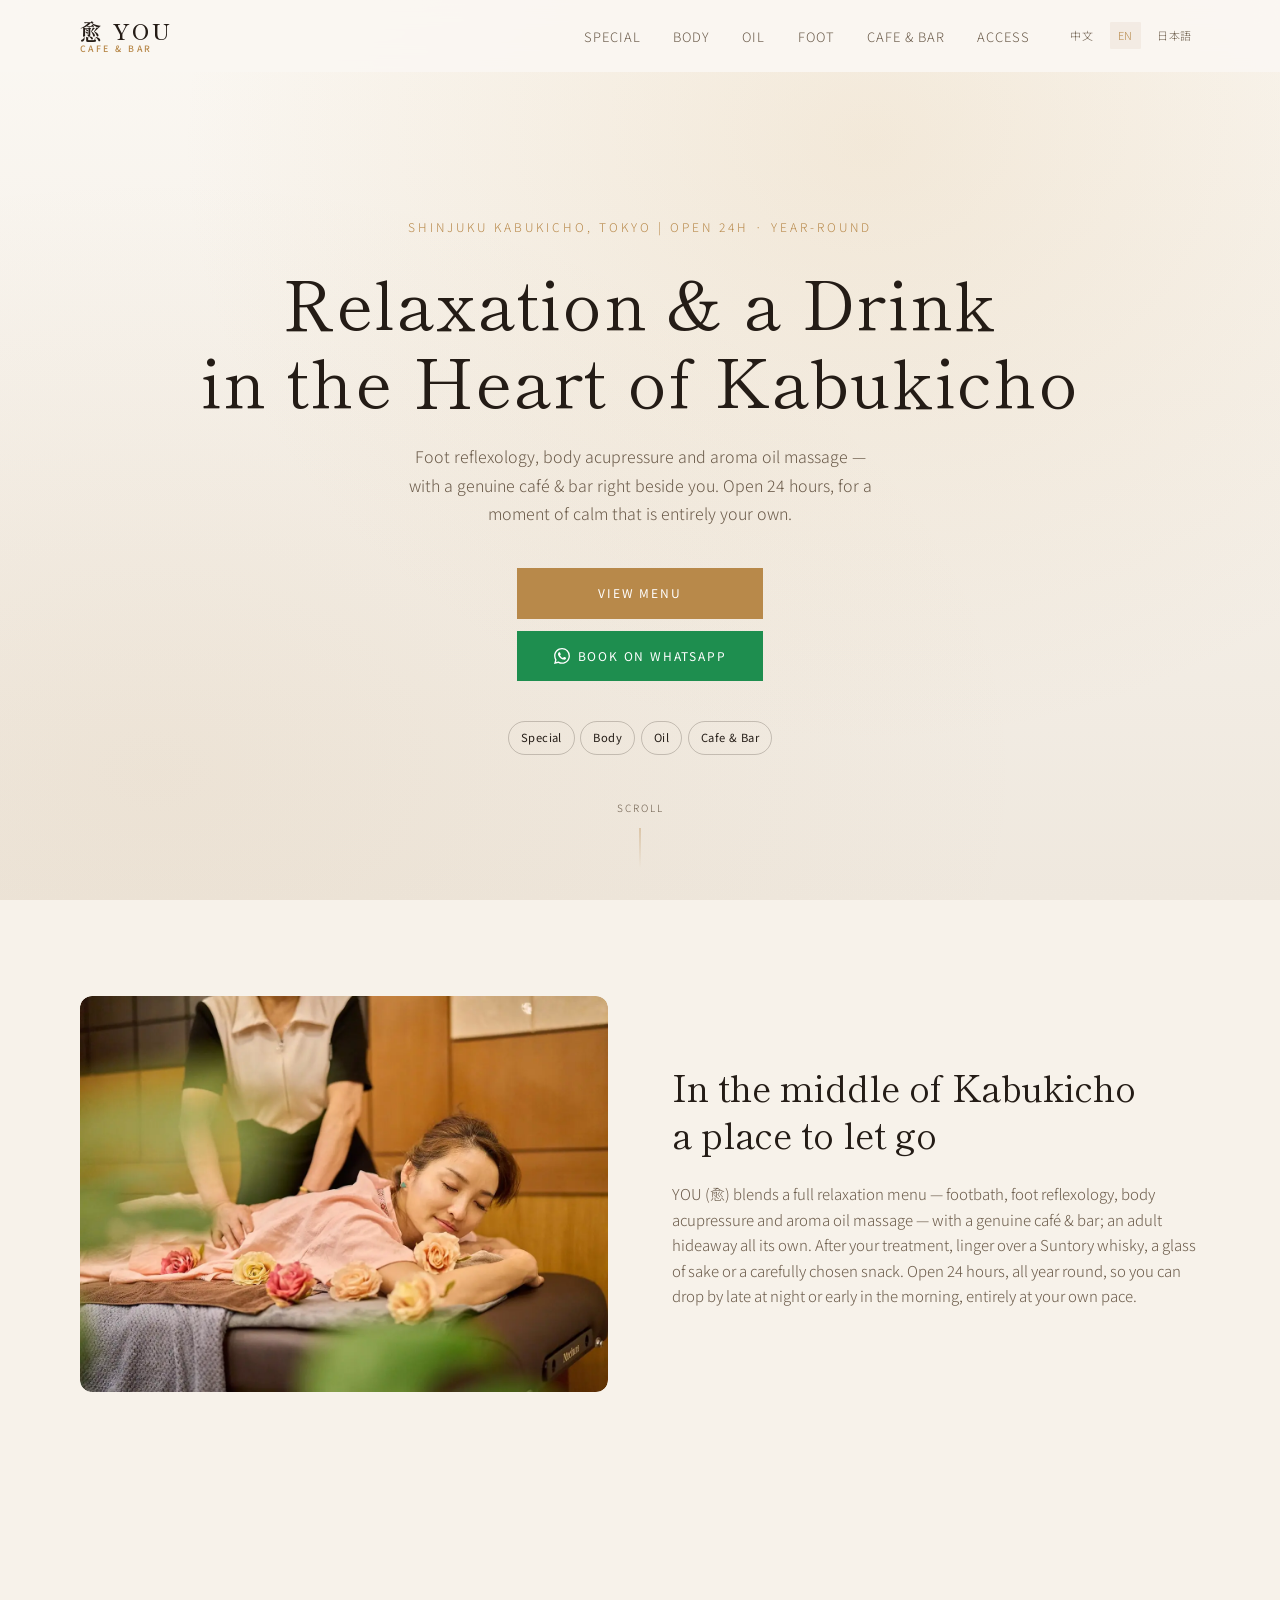
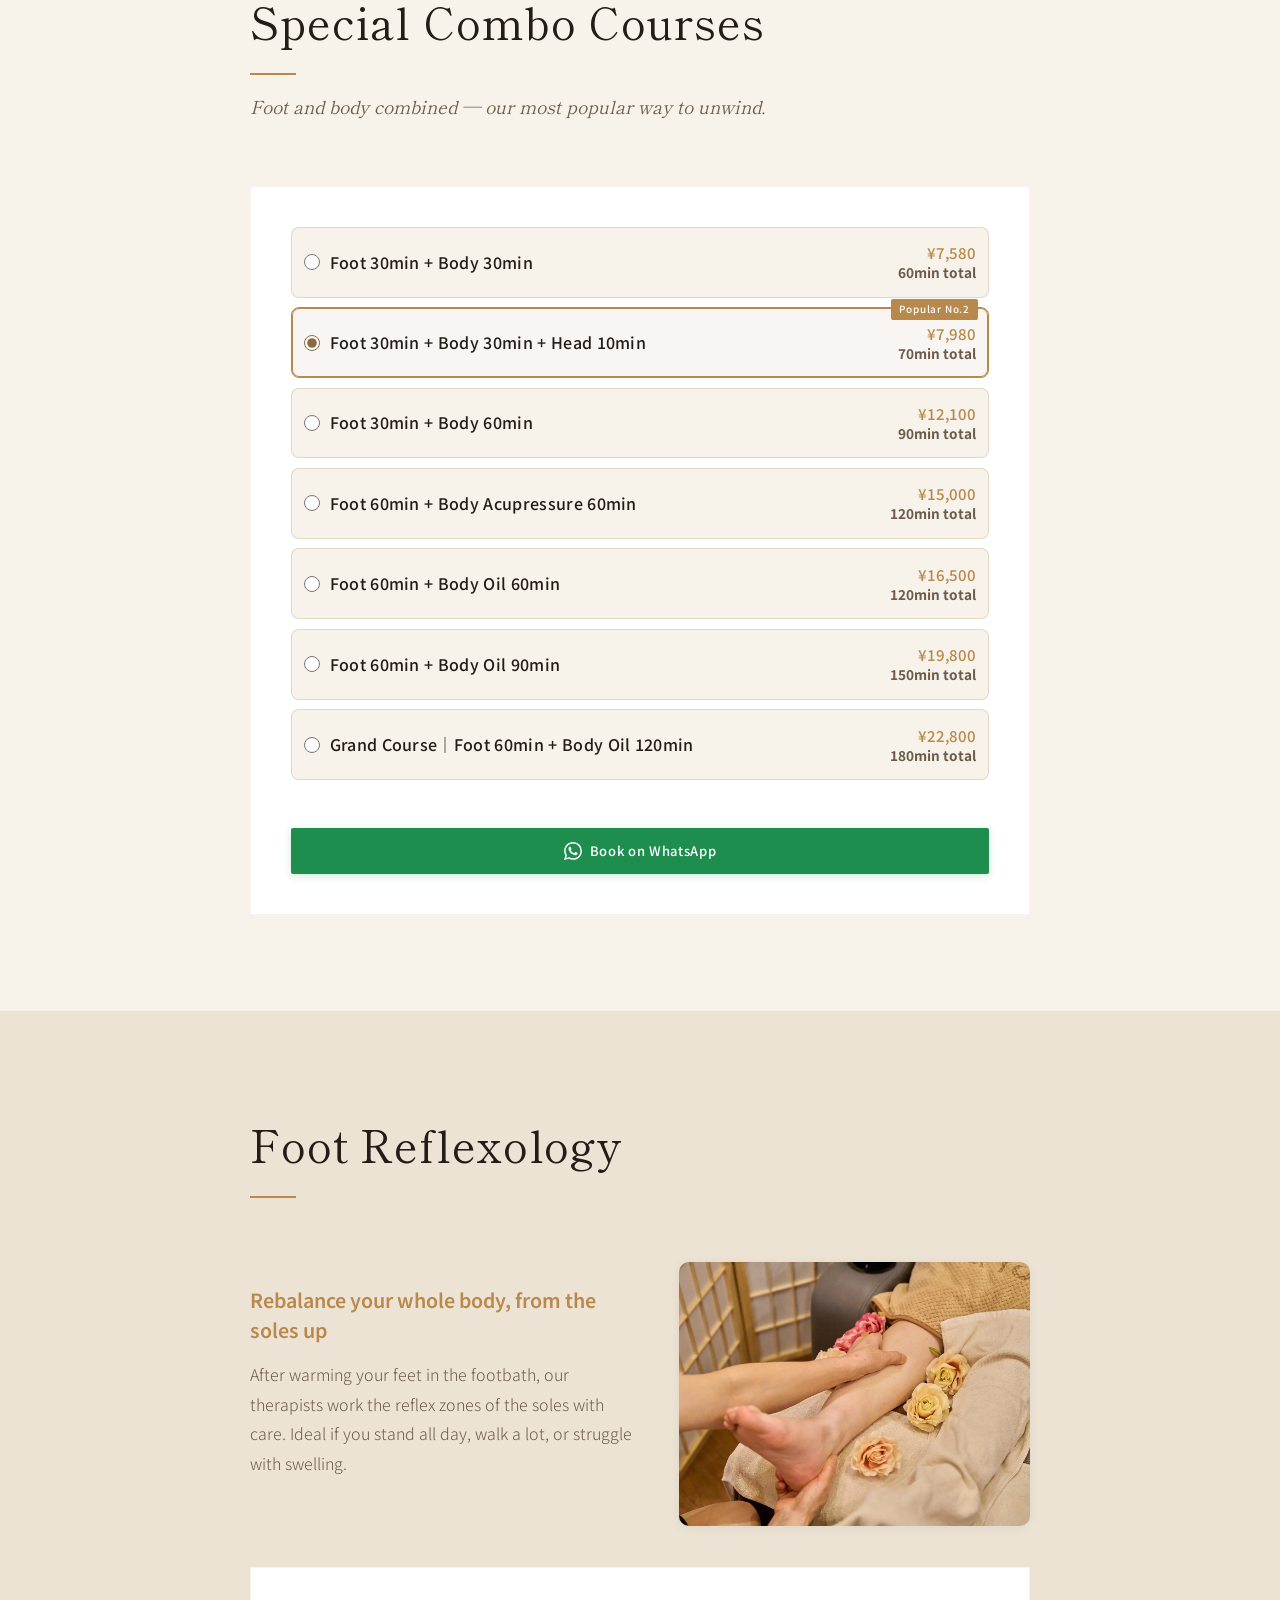
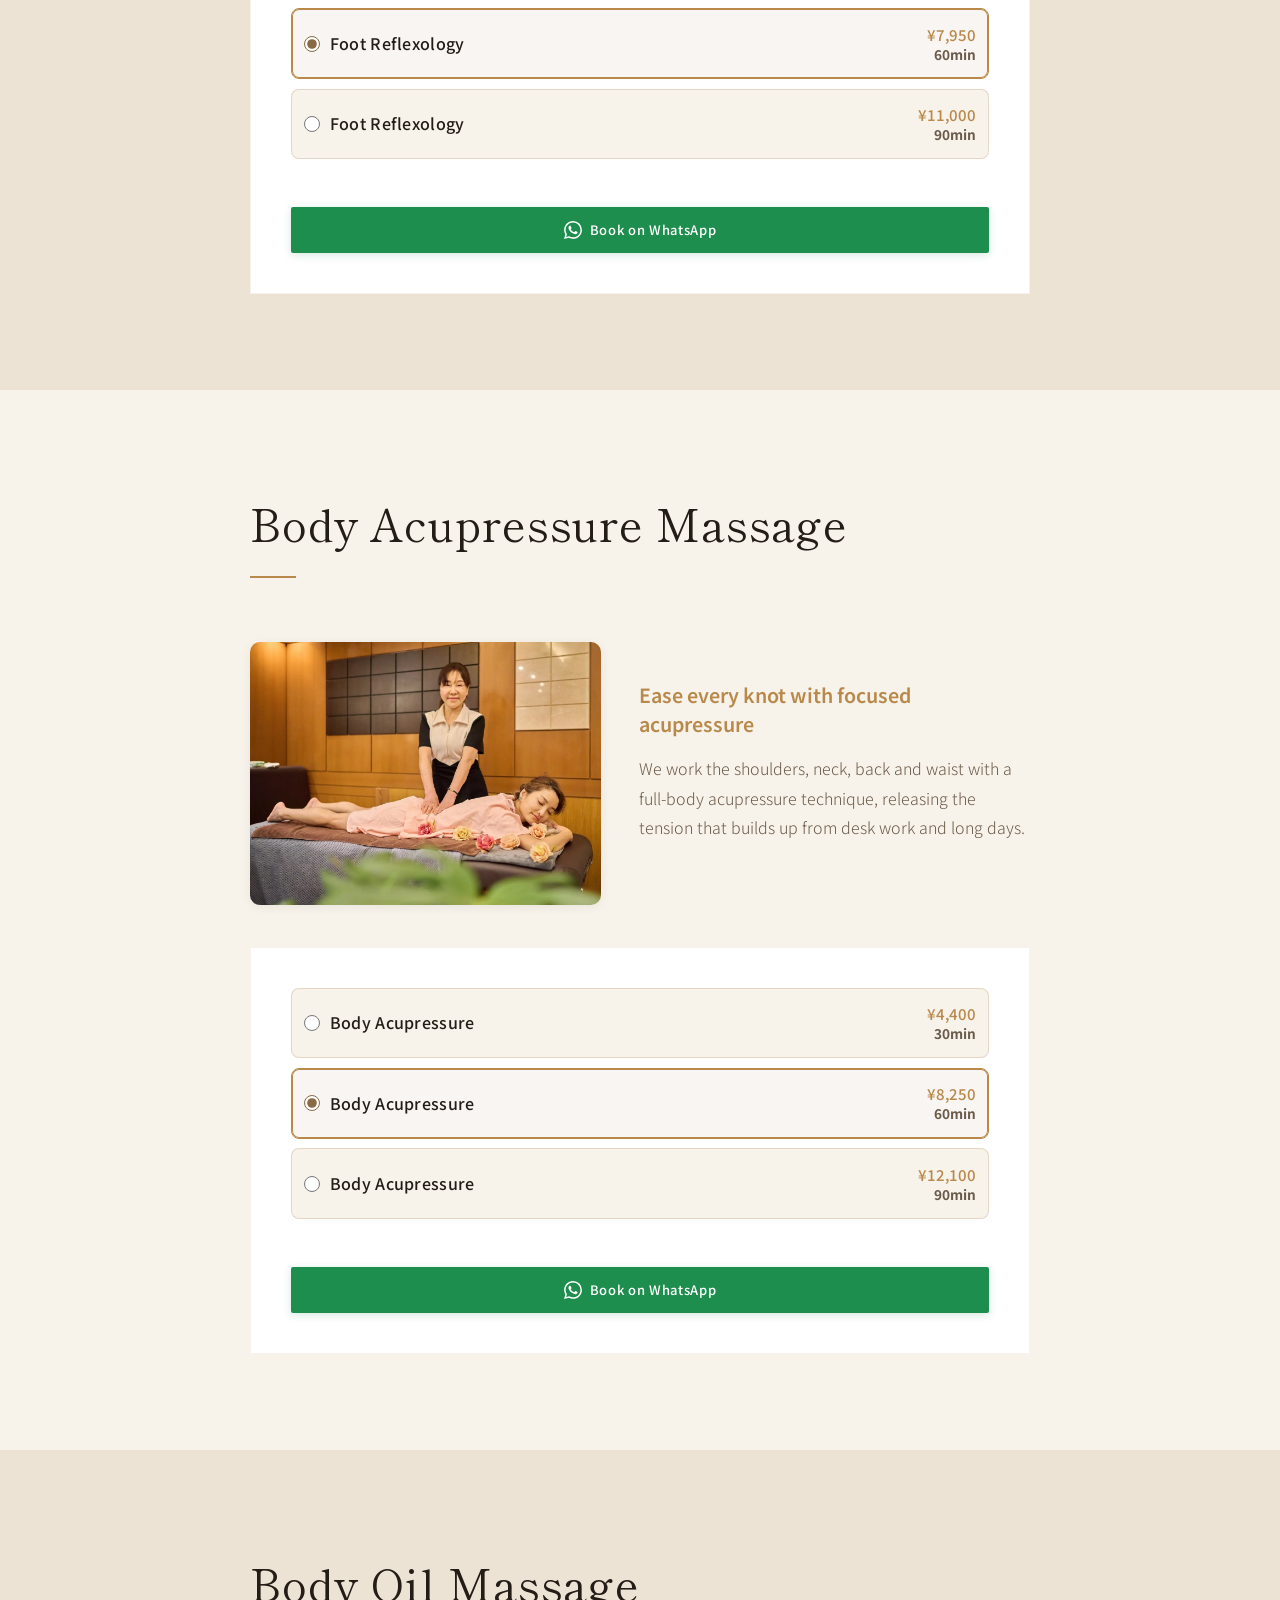
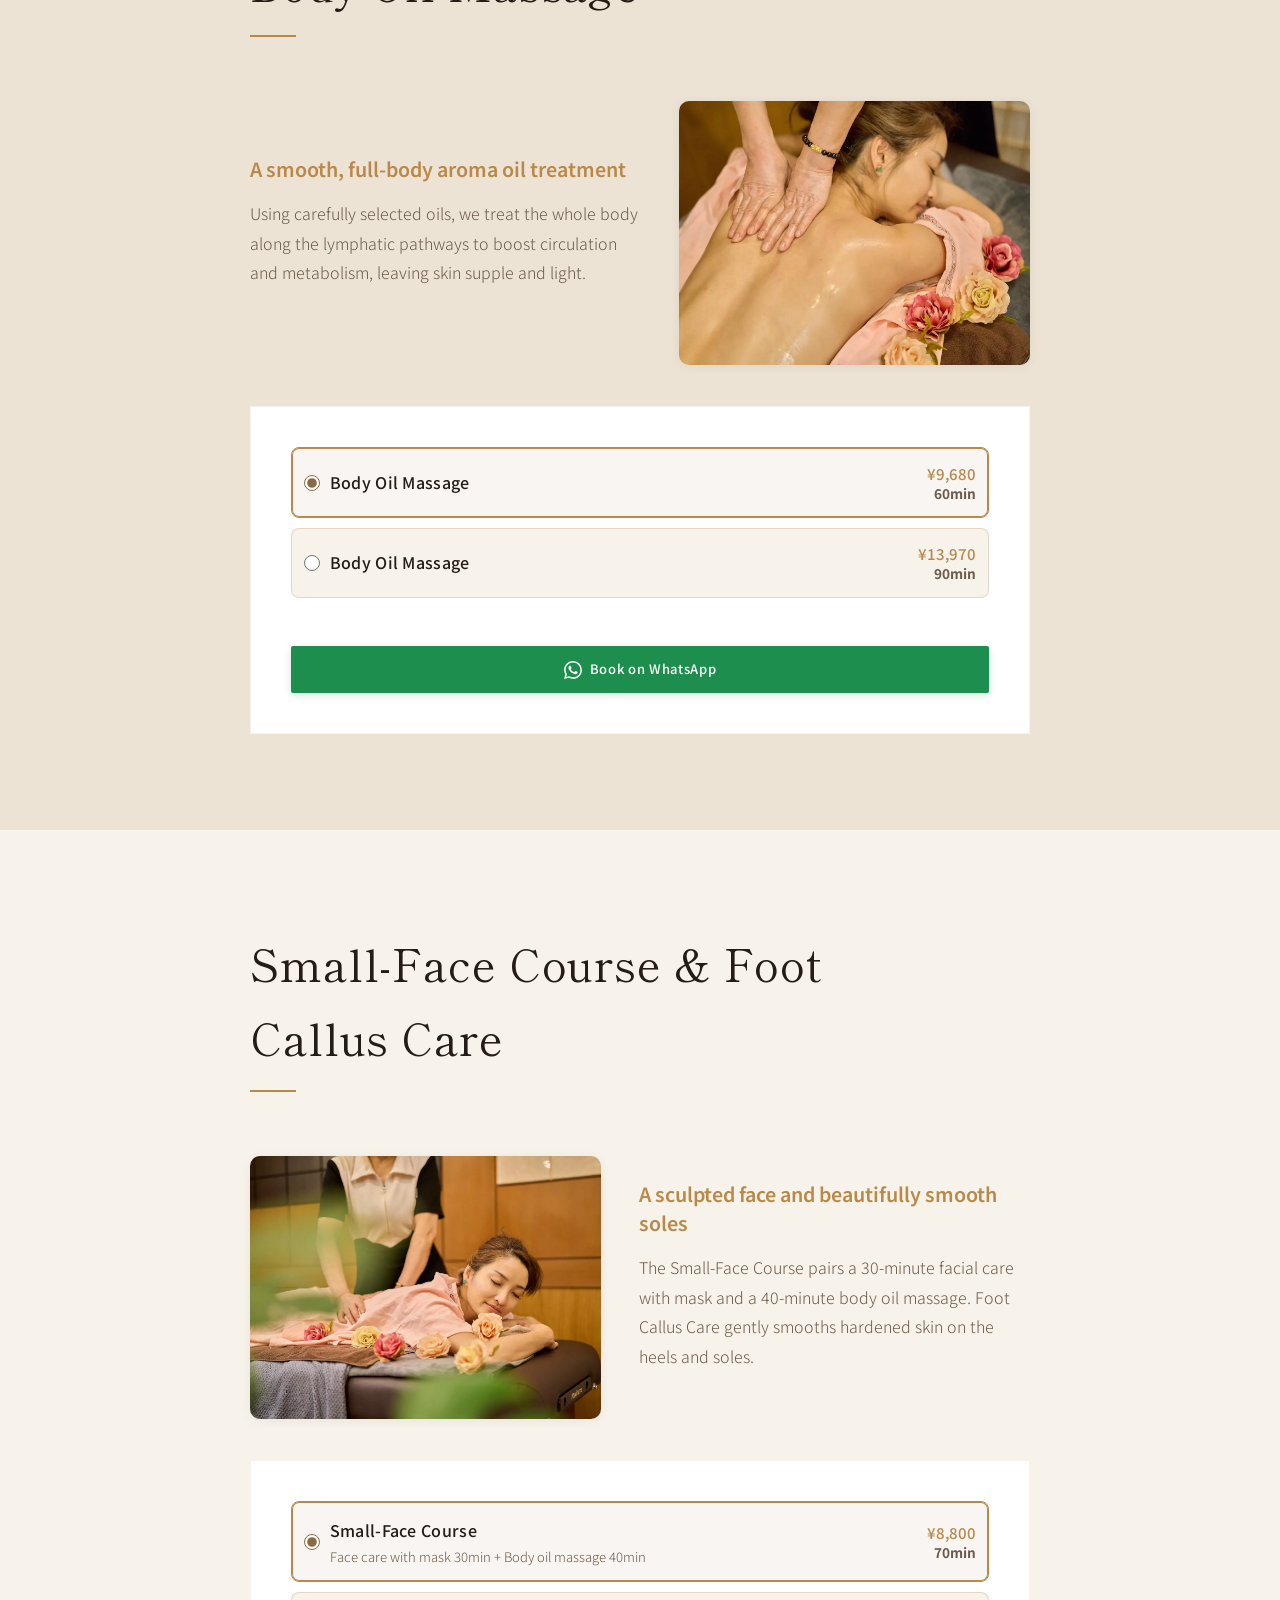
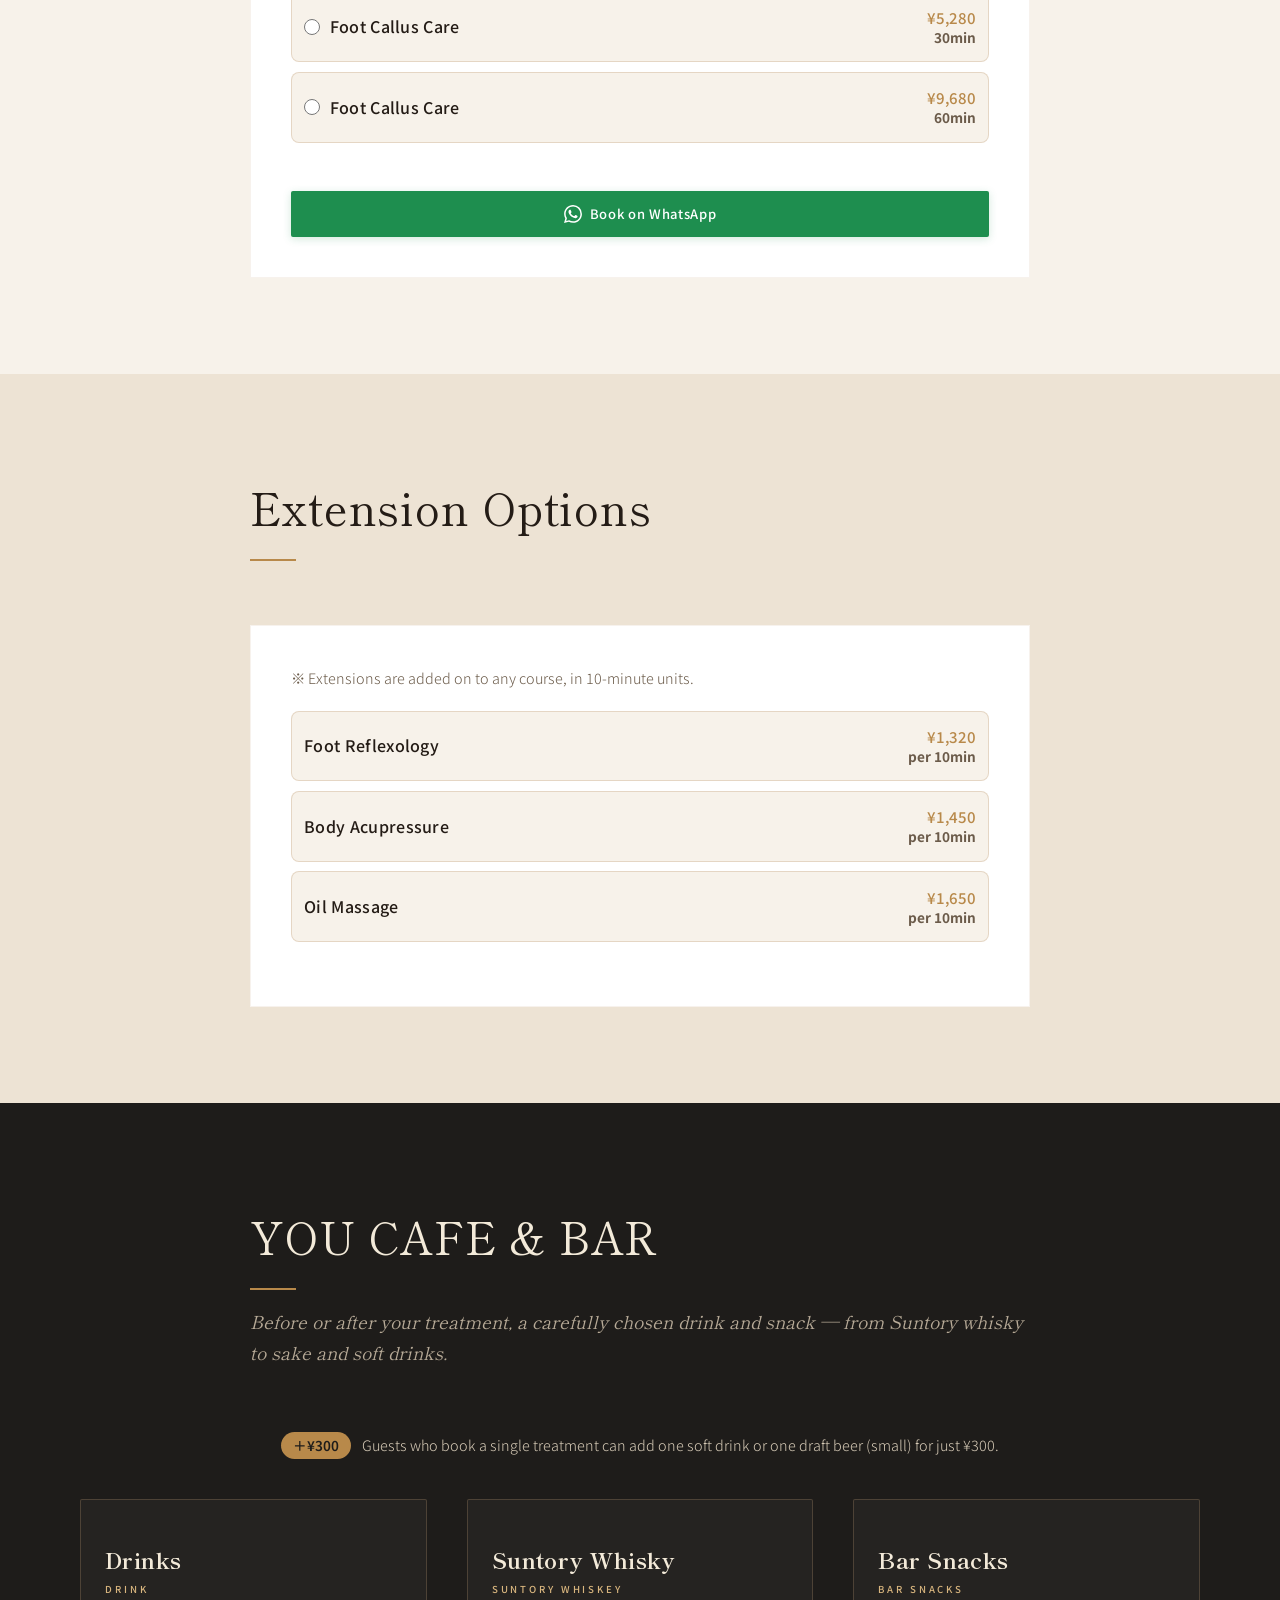
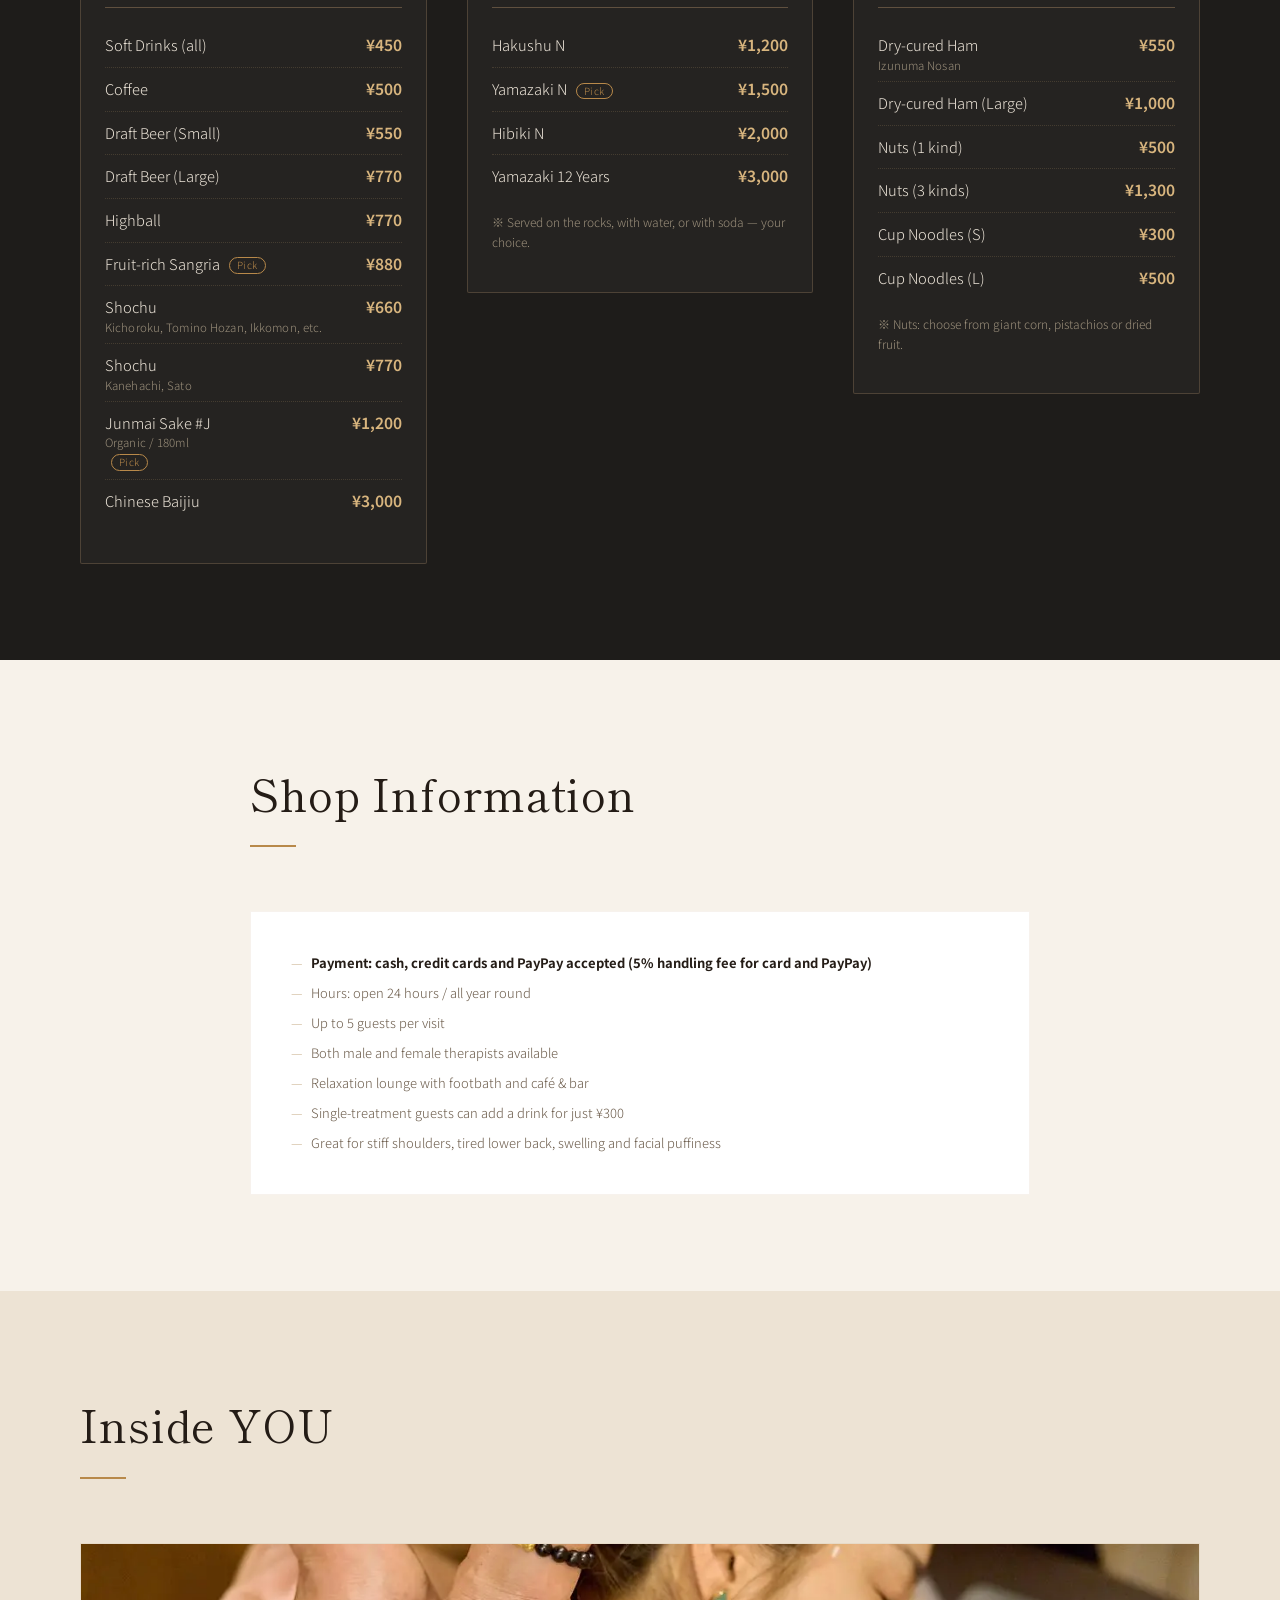
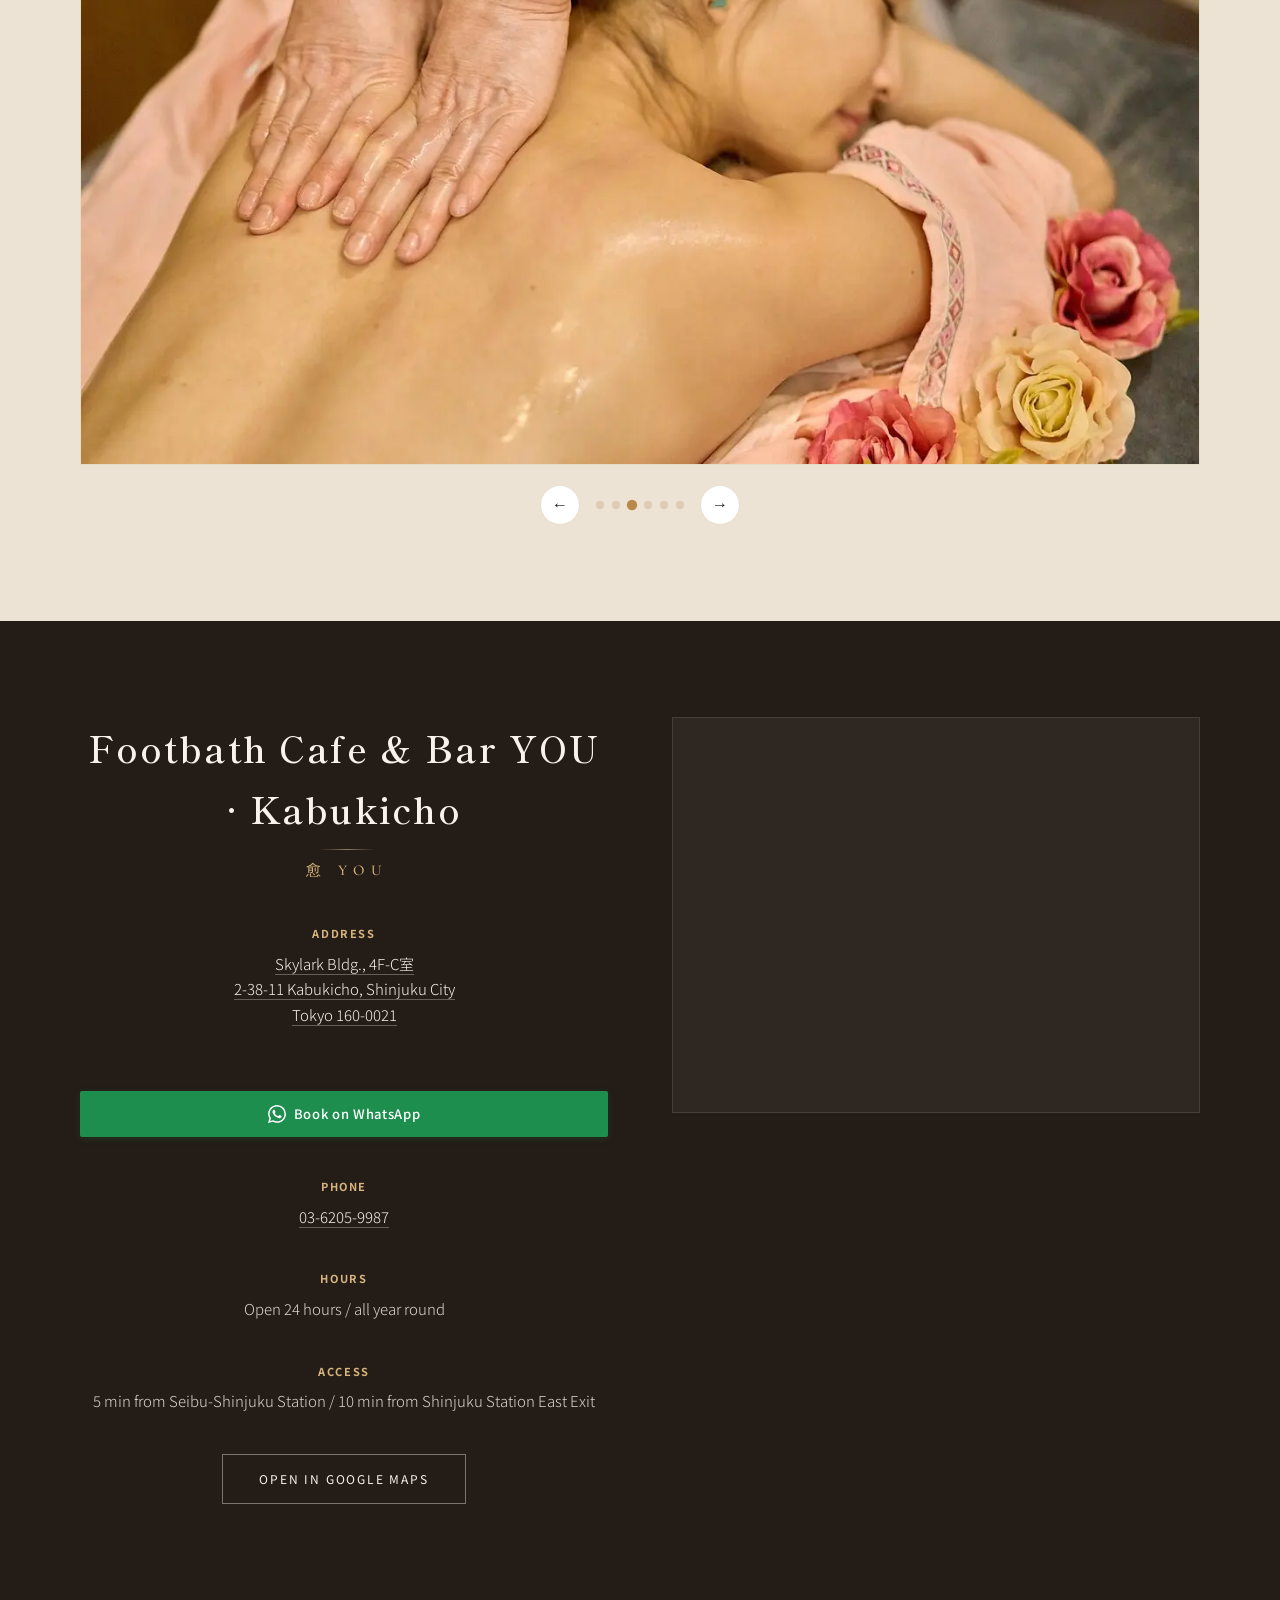
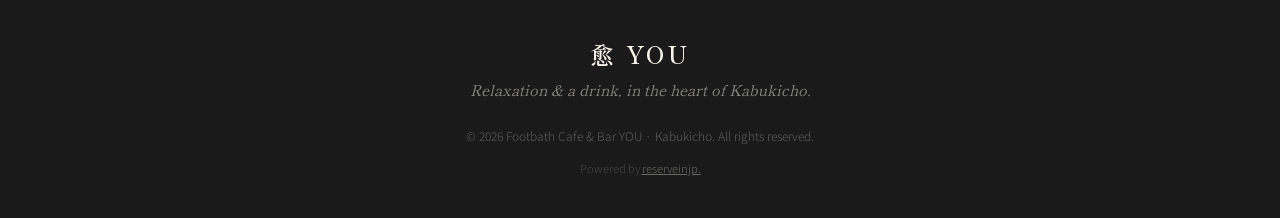
==== commit d61e72fd: "Move capacity/payment/therapist info into Shop Info list; revert booking notes; option cards drop pr" ====
--- a/en/index.html
+++ b/en/index.html
@@ -90,37 +90,37 @@
           <div class="option-rows">
             <label class="opt-row">
               <input type="radio" name="special-sel" value="Special 1: Foot30 + Body30 (60min)">
-              <span class="opt-duration"><span class="opt-name">Foot + Body</span></span>
+              <span class="opt-duration"><span class="opt-name">Foot 30min + Body 30min</span></span>
               <span class="opt-price">¥7,580<small>60min total</small></span>
             </label>
             <label class="opt-row">
               <input type="radio" name="special-sel" value="Special 2: Foot30 + Body30 + Head10 (70min)" checked>
-              <span class="opt-duration"><span class="opt-name">Foot + Body + Head<span class="opt-badge">Popular No.2</span></span></span>
+              <span class="opt-duration"><span class="opt-name">Foot 30min + Body 30min + Head 10min<span class="opt-badge">Popular No.2</span></span></span>
               <span class="opt-price">¥7,980<small>70min total</small></span>
             </label>
             <label class="opt-row">
               <input type="radio" name="special-sel" value="Special 3: Foot30 + Body60 (90min)">
-              <span class="opt-duration"><span class="opt-name">Foot + Body</span></span>
+              <span class="opt-duration"><span class="opt-name">Foot 30min + Body 60min</span></span>
               <span class="opt-price">¥12,100<small>90min total</small></span>
             </label>
             <label class="opt-row">
               <input type="radio" name="special-sel" value="Special 4: Foot60 + Body Acupressure60 (120min)">
-              <span class="opt-duration"><span class="opt-name">Foot + Body Acupressure</span></span>
+              <span class="opt-duration"><span class="opt-name">Foot 60min + Body Acupressure 60min</span></span>
               <span class="opt-price">¥15,000<small>120min total</small></span>
             </label>
             <label class="opt-row">
               <input type="radio" name="special-sel" value="Special 5: Foot60 + Body Oil60 (120min)">
-              <span class="opt-duration"><span class="opt-name">Foot + Body Oil</span></span>
+              <span class="opt-duration"><span class="opt-name">Foot 60min + Body Oil 60min</span></span>
               <span class="opt-price">¥16,500<small>120min total</small></span>
             </label>
             <label class="opt-row">
               <input type="radio" name="special-sel" value="Special 6: Foot60 + Body Oil90 (150min)">
-              <span class="opt-duration"><span class="opt-name">Foot + Body Oil</span></span>
+              <span class="opt-duration"><span class="opt-name">Foot 60min + Body Oil 90min</span></span>
               <span class="opt-price">¥19,800<small>150min total</small></span>
             </label>
             <label class="opt-row">
               <input type="radio" name="special-sel" value="Special 7 Grand: Foot60 + Body Oil120 (180min)">
-              <span class="opt-duration"><span class="opt-name">Grand Course｜Foot + Body Oil</span></span>
+              <span class="opt-duration"><span class="opt-name">Grand Course｜Foot 60min + Body Oil 120min</span></span>
               <span class="opt-price">¥22,800<small>180min total</small></span>
             </label>
           </div>
@@ -331,8 +331,10 @@
         </header>
         <article class="service-card service-card-wide">
           <ul class="includes">
-            <li><strong>Payment: cash and major credit cards accepted</strong></li>
+            <li><strong>Payment: cash, credit cards and PayPay accepted (5% handling fee for card and PayPay)</strong></li>
             <li>Hours: open 24 hours / all year round</li>
+            <li>Up to 5 guests per visit</li>
+            <li>Both male and female therapists available</li>
             <li>Relaxation lounge with footbath and café &amp; bar</li>
             <li>Single-treatment guests can add a drink for just ¥300</li>
             <li>Great for stiff shoulders, tired lower back, swelling and facial puffiness</li>
--- a/styles.css
+++ b/styles.css
@@ -862,6 +862,7 @@
 .opt-row {
   position: relative;
   display: flex;
+  flex-wrap: wrap;
   align-items: center;
   gap: 0.6rem;
   padding: 0.9rem 0.75rem;
@@ -890,6 +891,8 @@
   display: flex;
   align-items: center;
   gap: 0.5rem;
+  flex: 1 1 auto;
+  min-width: 0;
 }
 
 .opt-badge {
@@ -2004,3 +2007,12 @@
 @media (max-width: 640px) {
   .service-card-wide { padding: 1.1rem 0.75rem; }
 }
+.opt-row .opt-name,.opt-row .opt-sub{text-wrap:balance}
+
+/* Long option titles take the full row; price/time drop to a line below.
+   On very narrow screens fall back to balanced wrapping to avoid overflow. */
+.opt-row .opt-duration{min-width:max-content;}
+@media (max-width:380px){ .opt-row .opt-duration{min-width:0;} }
+
+/* Hero title: balance the two lines so no ≤3-char orphan remains on mobile */
+.hero-content h1{ text-wrap:balance; }
